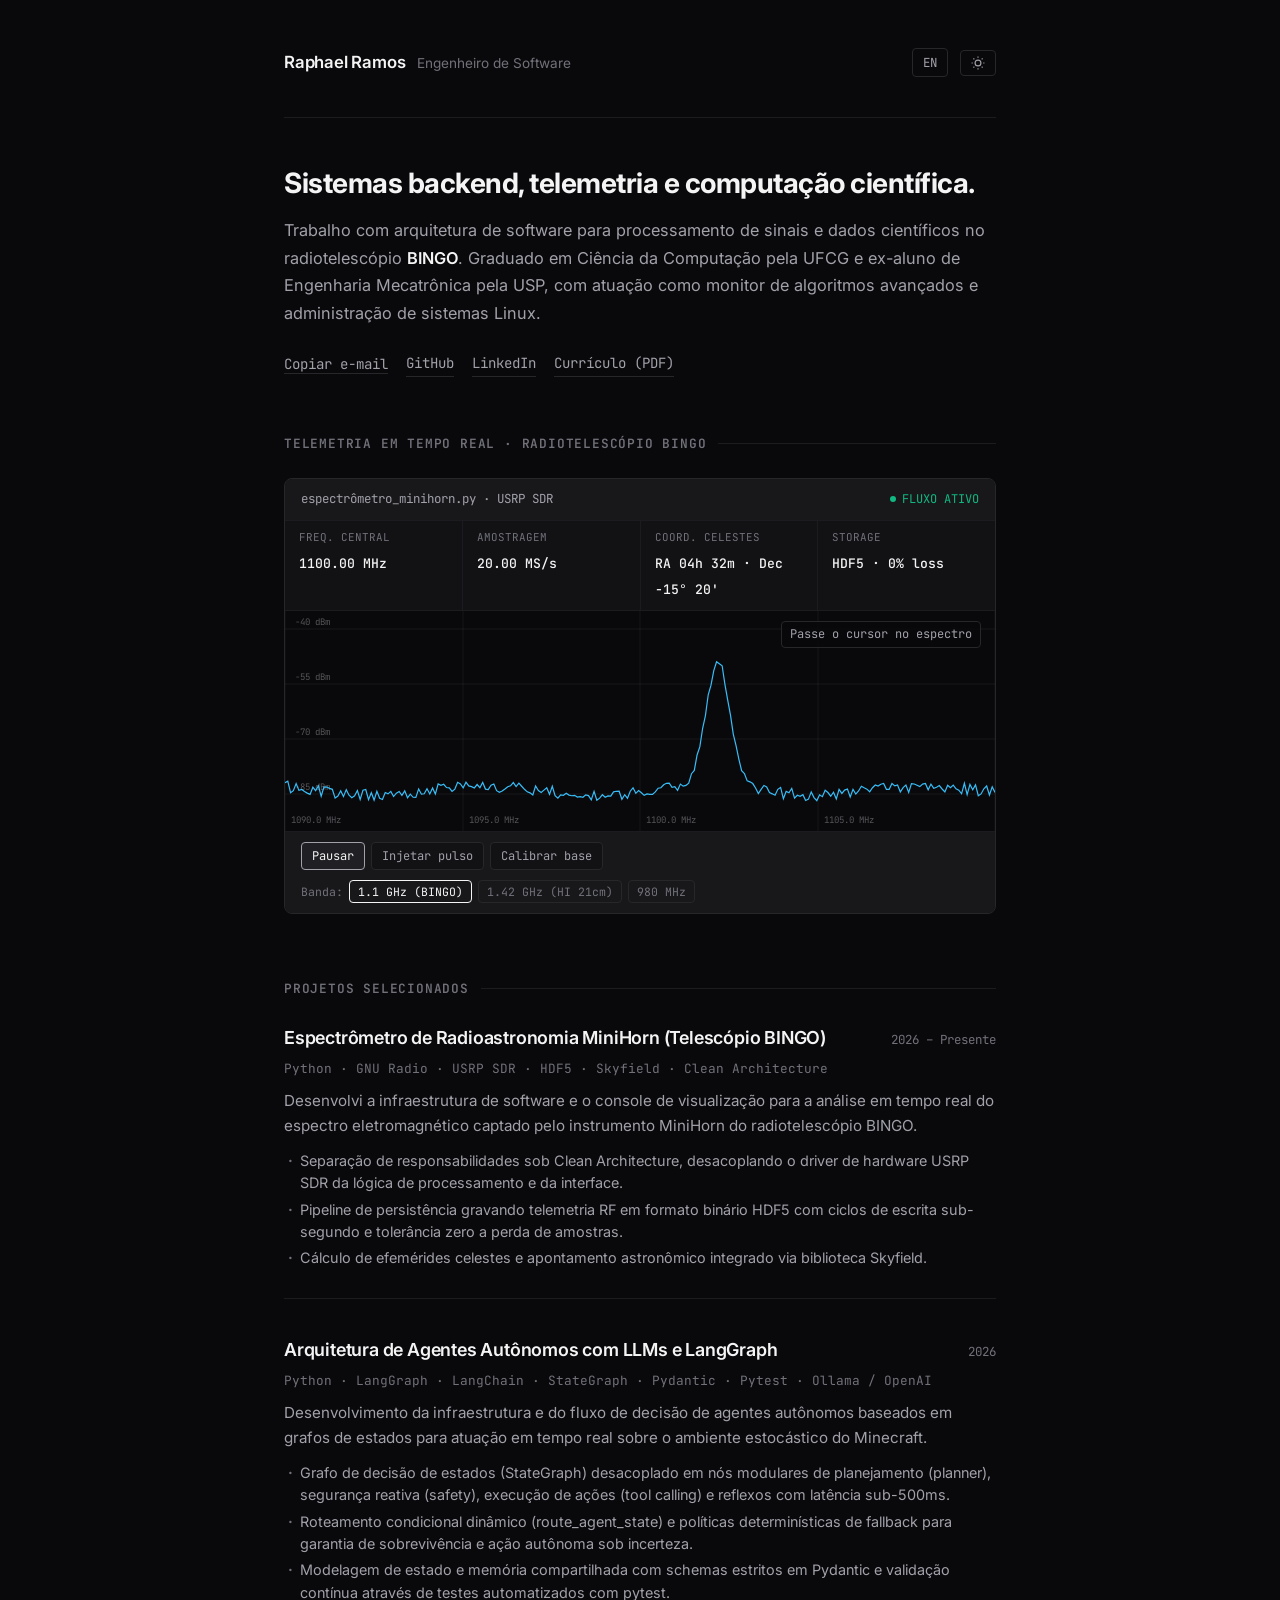
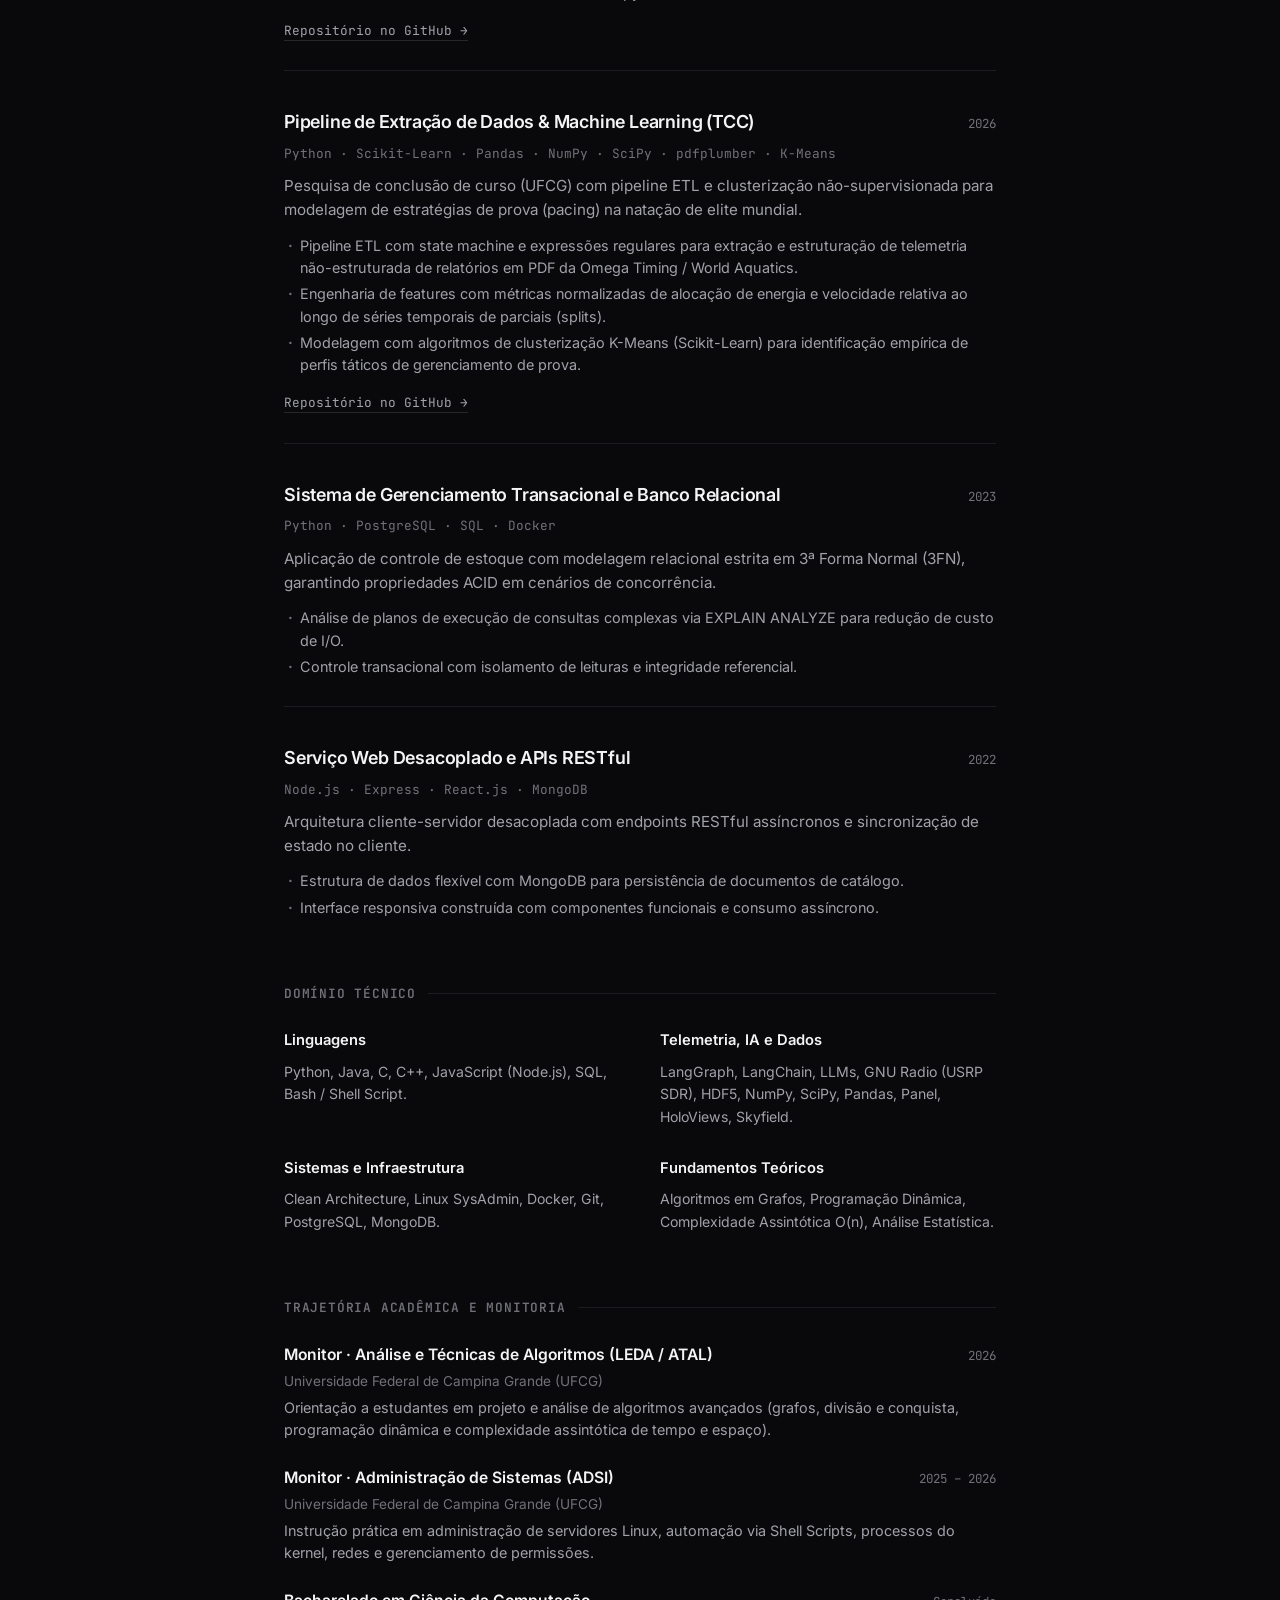
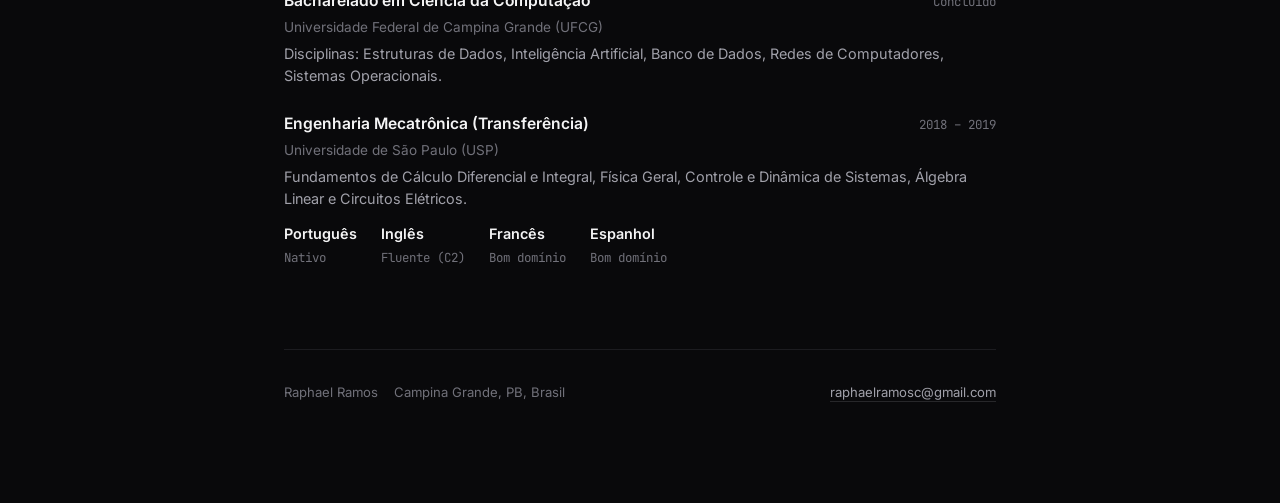
==== index.html @ 884f4b0f "Atualiza status acadêmico para graduado" ====
<!DOCTYPE html>
<html lang="pt-BR" data-theme="dark">
<head>
  <meta charset="UTF-8">
  <meta name="viewport" content="width=device-width, initial-scale=1.0">
  <title>Raphael Ramos</title>
  <meta name="description" content="Engenheiro de software focado em sistemas backend, dados e telemetria distribuída. Pesquisa no Telescópio BINGO e formação em Ciência da Computação (UFCG) e Engenharia Mecatrônica (USP).">

  <!-- Open Graph -->
  <meta property="og:type" content="website">
  <meta property="og:title" content="Raphael Ramos">
  <meta property="og:description" content="Software Engineer · Backend, Data Systems & Distributed Telemetry.">
  <meta property="og:url" content="https://raphacramos.github.io">

  <!-- Typography: Inter & JetBrains Mono -->
  <link rel="preconnect" href="https://fonts.googleapis.com">
  <link rel="preconnect" href="https://fonts.gstatic.com" crossorigin>
  <link href="https://fonts.googleapis.com/css2?family=Inter:wght@400;500;600;700&family=JetBrains+Mono:wght@400;500&display=swap" rel="stylesheet">
  
  <link rel="stylesheet" href="styles.css?v=2">
</head>
<body>

  <div class="page-wrapper">
    
    <!-- Site Header -->
    <header class="site-header">
      <div>
        <a href="/" class="brand-title">Raphael Ramos</a>
        <span class="brand-role" data-i18n="header.role">Engenheiro de Software</span>
      </div>

      <div class="header-controls">
        <button id="langToggle" class="control-btn" aria-label="Mudar idioma">
          <span id="currentLang">EN</span>
        </button>
        <button id="themeToggle" class="control-btn" aria-label="Alternar tema">
          <svg class="icon-sun" width="14" height="14" viewBox="0 0 24 24" fill="none" stroke="currentColor" stroke-width="2"><circle cx="12" cy="12" r="5"></circle><line x1="12" y1="1" x2="12" y2="3"></line><line x1="12" y1="21" x2="12" y2="23"></line><line x1="4.22" y1="4.22" x2="5.64" y2="5.64"></line><line x1="18.36" y1="18.36" x2="19.78" y2="19.78"></line><line x1="1" y1="12" x2="3" y2="12"></line><line x1="21" y1="12" x2="23" y2="12"></line><line x1="4.22" y1="19.78" x2="5.64" y2="18.36"></line><line x1="18.36" y1="5.64" x2="19.78" y2="4.22"></line></svg>
          <svg class="icon-moon" width="14" height="14" viewBox="0 0 24 24" fill="none" stroke="currentColor" stroke-width="2"><path d="M21 12.79A9 9 0 1 1 11.21 3 7 7 0 0 0 21 12.79z"></path></svg>
        </button>
      </div>
    </header>

    <main>
      <!-- Introduction / Bio -->
      <section class="intro-section">
        <h1 class="intro-name" data-i18n="intro.greeting">Sistemas backend, telemetria e computação científica.</h1>
        <p class="intro-bio" data-i18n="intro.bio">
          Trabalho com arquitetura de software para processamento de sinais e dados científicos no radiotelescópio <strong>BINGO</strong>. Graduado em Ciência da Computação pela UFCG e ex-aluno de Engenharia Mecatrônica pela USP, com atuação como monitor de algoritmos avançados e administração de sistemas Linux.
        </p>

        <div class="intro-links">
          <button class="action-btn-clean" id="copyEmailBtn" data-email="raphaelramosc@gmail.com" data-i18n="intro.copy_email">Copiar e-mail</button>
          <a href="https://github.com/raphacramos" target="_blank" rel="noopener noreferrer" class="text-link">GitHub</a>
          <a href="https://www.linkedin.com/in/raphaelcramos/" target="_blank" rel="noopener noreferrer" class="text-link">LinkedIn</a>
          <a href="assets/Curriculo_Raphael_Ramos_PT.pdf" download="Curriculo_Raphael_Ramos_PT.pdf" class="text-link" id="cvDownloadLink">Currículo (PDF)</a>
        </div>
      </section>

      <!-- Scientific Instrument: BINGO Telemetry -->
      <section class="content-section">
        <div class="section-label" data-i18n="section.telemetry">Telemetria em Tempo Real · Radiotelescópio BINGO</div>
        
        <div class="instrument-container">
          <div class="instrument-topbar">
            <span class="instrument-title">espectrômetro_minihorn.py · USRP SDR</span>
            <div class="instrument-status">
              <span class="status-indicator-dot"></span>
              <span data-i18n="instrument.live">FLUXO ATIVO</span>
            </div>
          </div>

          <div class="instrument-hud">
            <div class="hud-cell">
              <span class="hud-title" data-i18n="hud.freq">FREQ. CENTRAL</span>
              <span class="hud-value" id="hudFreq">1100.00 MHz</span>
            </div>
            <div class="hud-cell">
              <span class="hud-title" data-i18n="hud.rate">AMOSTRAGEM</span>
              <span class="hud-value">20.00 MS/s</span>
            </div>
            <div class="hud-cell">
              <span class="hud-title" data-i18n="hud.coords">COORD. CELESTES</span>
              <span class="hud-value" id="hudCoords">RA 04h 32m · Dec -15° 20'</span>
            </div>
            <div class="hud-cell">
              <span class="hud-title" data-i18n="hud.storage">STORAGE</span>
              <span class="hud-value">HDF5 · 0% loss</span>
            </div>
          </div>

          <div class="canvas-container">
            <canvas id="spectrumCanvas" width="760" height="220"></canvas>
            <div class="crosshair-readout" id="crosshairReadout">Passe o mouse no espectro</div>
          </div>

          <div class="instrument-controls">
            <div class="btn-group">
              <button id="btnToggleStream" class="inst-btn active">
                <span id="btnStreamText" data-i18n="controls.pause">Pausar</span>
              </button>
              <button id="btnInjectSignal" class="inst-btn" data-i18n="controls.pulse">Injetar pulso</button>
              <button id="btnResetBaseline" class="inst-btn" data-i18n="controls.reset">Calibrar base</button>
            </div>

            <div class="band-presets">
              <span class="band-label" data-i18n="controls.preset">Banda:</span>
              <button class="preset-chip active" data-freq="1100">1.1 GHz (BINGO)</button>
              <button class="preset-chip" data-freq="1420">1.42 GHz (HI 21cm)</button>
              <button class="preset-chip" data-freq="980">980 MHz</button>
            </div>
          </div>
        </div>
      </section>

      <!-- Featured Projects -->
      <section class="content-section">
        <div class="section-label" data-i18n="section.projects">Projetos Selecionados</div>

        <div class="projects-list">
          <!-- Project 1: BINGO -->
          <article class="project-entry">
            <div class="project-meta-line">
              <h2 class="project-name" data-i18n="proj.bingo.title">Espectrômetro de Radioastronomia MiniHorn (Telescópio BINGO)</h2>
              <span class="project-year">2026 – Presente</span>
            </div>
            <div class="project-tech">Python · GNU Radio · USRP SDR · HDF5 · Skyfield · Clean Architecture</div>
            <p class="project-summary" data-i18n="proj.bingo.desc">
              Desenvolvi a infraestrutura de software e o console de visualização para a análise em tempo real do espectro eletromagnético captado pelo instrumento MiniHorn do radiotelescópio BINGO.
            </p>
            <ul class="project-notes">
              <li data-i18n="proj.bingo.n1">Separação de responsabilidades sob Clean Architecture, desacoplando o driver de hardware USRP SDR da lógica de processamento e da interface.</li>
              <li data-i18n="proj.bingo.n2">Pipeline de persistência gravando telemetria RF em formato binário HDF5 com ciclos de escrita sub-segundo e tolerância zero a perda de amostras.</li>
              <li data-i18n="proj.bingo.n3">Cálculo de efemérides celestes e apontamento astronômico integrado via biblioteca Skyfield.</li>
            </ul>
          </article>

          <!-- Project 2: Multi-Agent AI (LangGraph) -->
          <article class="project-entry">
            <div class="project-meta-line">
              <h2 class="project-name" data-i18n="proj.agent.title">Arquitetura de Agentes Autônomos com LLMs e LangGraph</h2>
              <span class="project-year">2026</span>
            </div>
            <div class="project-tech">Python · LangGraph · LangChain · StateGraph · Pydantic · Pytest · Ollama / OpenAI</div>
            <p class="project-summary" data-i18n="proj.agent.desc">
              Desenvolvimento da infraestrutura e do fluxo de decisão de agentes autônomos baseados em grafos de estados para atuação em tempo real sobre o ambiente estocástico do Minecraft.
            </p>
            <ul class="project-notes">
              <li data-i18n="proj.agent.n1">Grafo de decisão de estados (StateGraph) desacoplado em nós modulares de planejamento (planner), segurança reativa (safety), execução de ações (tool calling) e reflexos com latência sub-500ms.</li>
              <li data-i18n="proj.agent.n2">Roteamento condicional dinâmico (route_agent_state) e políticas determinísticas de fallback para garantia de sobrevivência e ação autônoma sob incerteza.</li>
              <li data-i18n="proj.agent.n3">Modelagem de estado e memória compartilhada com schemas estritos em Pydantic e validação contínua através de testes automatizados com pytest.</li>
            </ul>
            <div style="margin-top: 6px;">
              <a href="https://github.com/CeciliaLucena/minecraft-agente-llm" target="_blank" rel="noopener noreferrer" class="text-link" style="font-size: 0.8rem; font-family: var(--font-mono);">
                <span data-i18n="proj.agent.link">Repositório no GitHub</span> &rarr;
              </a>
            </div>
          </article>

          <!-- Project 3: TCC / Stats & ML -->
          <article class="project-entry">
            <div class="project-meta-line">
              <h2 class="project-name" data-i18n="proj.stats.title">Pipeline de Extração de Dados & Machine Learning (TCC)</h2>
              <span class="project-year">2026</span>
            </div>
            <div class="project-tech">Python · Scikit-Learn · Pandas · NumPy · SciPy · pdfplumber · K-Means</div>
            <p class="project-summary" data-i18n="proj.stats.desc">
              Pesquisa de conclusão de curso (UFCG) com pipeline ETL e clusterização não-supervisionada para modelagem de estratégias de prova (pacing) na natação de elite mundial.
            </p>
            <ul class="project-notes">
              <li data-i18n="proj.stats.n1">Pipeline ETL com state machine e expressões regulares para extração e estruturação de telemetria não-estruturada de relatórios em PDF da Omega Timing / World Aquatics.</li>
              <li data-i18n="proj.stats.n2">Engenharia de features com métricas normalizadas de alocação de energia e velocidade relativa ao longo de séries temporais de parciais (splits).</li>
              <li data-i18n="proj.stats.n3">Modelagem com algoritmos de clusterização K-Means (Scikit-Learn) para identificação empírica de perfis táticos de gerenciamento de prova.</li>
            </ul>
            <div style="margin-top: 6px;">
              <a href="https://github.com/raphacramos/TCC" target="_blank" rel="noopener noreferrer" class="text-link" style="font-size: 0.8rem; font-family: var(--font-mono);">
                <span data-i18n="proj.stats.link">Repositório no GitHub</span> &rarr;
              </a>
            </div>
          </article>

          <!-- Project 4: Relational DB -->
          <article class="project-entry">
            <div class="project-meta-line">
              <h2 class="project-name" data-i18n="proj.db.title">Sistema de Gerenciamento Transacional e Banco Relacional</h2>
              <span class="project-year">2023</span>
            </div>
            <div class="project-tech">Python · PostgreSQL · SQL · Docker</div>
            <p class="project-summary" data-i18n="proj.db.desc">
              Aplicação de controle de estoque com modelagem relacional estrita em 3ª Forma Normal (3FN), garantindo propriedades ACID em cenários de concorrência.
            </p>
            <ul class="project-notes">
              <li data-i18n="proj.db.n1">Análise de planos de execução de consultas complexas via EXPLAIN ANALYZE para redução de custo de I/O.</li>
              <li data-i18n="proj.db.n2">Controle transacional com isolamento de leituras e integridade referencial.</li>
            </ul>
          </article>

          <!-- Project 5: Full Stack -->
          <article class="project-entry">
            <div class="project-meta-line">
              <h2 class="project-name" data-i18n="proj.web.title">Serviço Web Desacoplado e APIs RESTful</h2>
              <span class="project-year">2022</span>
            </div>
            <div class="project-tech">Node.js · Express · React.js · MongoDB</div>
            <p class="project-summary" data-i18n="proj.web.desc">
              Arquitetura cliente-servidor desacoplada com endpoints RESTful assíncronos e sincronização de estado no cliente.
            </p>
            <ul class="project-notes">
              <li data-i18n="proj.web.n1">Estrutura de dados flexível com MongoDB para persistência de documentos de catálogo.</li>
              <li data-i18n="proj.web.n2">Interface responsiva construída com componentes funcionais e consumo assíncrono.</li>
            </ul>
          </article>
        </div>
      </section>

      <!-- Technical Foundations -->
      <section class="content-section">
        <div class="section-label" data-i18n="section.skills">Domínio Técnico</div>

        <div class="skills-columns">
          <div>
            <h3 class="skill-group-title" data-i18n="skill.languages">Linguagens</h3>
            <p class="skill-group-items">Python, Java, C, C++, JavaScript (Node.js), SQL, Bash / Shell Script.</p>
          </div>
          <div>
            <h3 class="skill-group-title" data-i18n="skill.scientific">Telemetria, IA e Dados</h3>
            <p class="skill-group-items">LangGraph, LangChain, LLMs, GNU Radio (USRP SDR), HDF5, NumPy, SciPy, Pandas, Panel, HoloViews, Skyfield.</p>
          </div>
          <div>
            <h3 class="skill-group-title" data-i18n="skill.systems">Sistemas e Infraestrutura</h3>
            <p class="skill-group-items">Clean Architecture, Linux SysAdmin, Docker, Git, PostgreSQL, MongoDB.</p>
          </div>
          <div>
            <h3 class="skill-group-title" data-i18n="skill.algorithms">Fundamentos Teóricos</h3>
            <p class="skill-group-items">Algoritmos em Grafos, Programação Dinâmica, Complexidade Assintótica O(n), Análise Estatística.</p>
          </div>
        </div>
      </section>

      <!-- Academic & Teaching -->
      <section class="content-section">
        <div class="section-label" data-i18n="section.experience">Trajetória Acadêmica e Monitoria</div>

        <div class="timeline-entries">
          <div class="timeline-entry">
            <div class="timeline-header">
              <h3 class="timeline-role" data-i18n="exp.atal.role">Monitor · Análise e Técnicas de Algoritmos (LEDA / ATAL)</h3>
              <span class="timeline-period">2026</span>
            </div>
            <div class="timeline-institution">Universidade Federal de Campina Grande (UFCG)</div>
            <p class="timeline-details" data-i18n="exp.atal.desc">
              Orientação a estudantes em projeto e análise de algoritmos avançados (grafos, divisão e conquista, programação dinâmica e complexidade assintótica de tempo e espaço).
            </p>
          </div>

          <div class="timeline-entry">
            <div class="timeline-header">
              <h3 class="timeline-role" data-i18n="exp.adsi.role">Monitor · Administração de Sistemas (ADSI)</h3>
              <span class="timeline-period">2025 – 2026</span>
            </div>
            <div class="timeline-institution">Universidade Federal de Campina Grande (UFCG)</div>
            <p class="timeline-details" data-i18n="exp.adsi.desc">
              Instrução prática em administração de servidores Linux, automação via Shell Scripts, processos do kernel, redes e gerenciamento de permissões.
            </p>
          </div>

          <div class="timeline-entry">
            <div class="timeline-header">
              <h3 class="timeline-role" data-i18n="exp.ufcg.role">Bacharelado em Ciência da Computação</h3>
              <span class="timeline-period">Concluído</span>
            </div>
            <div class="timeline-institution">Universidade Federal de Campina Grande (UFCG)</div>
            <p class="timeline-details" data-i18n="exp.ufcg.desc">
              Disciplinas: Estruturas de Dados, Inteligência Artificial, Banco de Dados, Redes de Computadores, Sistemas Operacionais.
            </p>
          </div>

          <div class="timeline-entry">
            <div class="timeline-header">
              <h3 class="timeline-role" data-i18n="exp.usp.role">Engenharia Mecatrônica (Transferência)</h3>
              <span class="timeline-period">2018 – 2019</span>
            </div>
            <div class="timeline-institution">Universidade de São Paulo (USP)</div>
            <p class="timeline-details" data-i18n="exp.usp.desc">
              Fundamentos de Cálculo Diferencial e Integral, Física Geral, Controle e Dinâmica de Sistemas, Álgebra Linear e Circuitos Elétricos.
            </p>
          </div>
        </div>

        <div class="languages-line">
          <div class="lang-item">
            <span class="lang-item-name" data-i18n="lang.pt">Português</span>
            <span class="lang-item-desc" data-i18n="lang.pt_desc">Nativo</span>
          </div>
          <div class="lang-item">
            <span class="lang-item-name" data-i18n="lang.en">Inglês</span>
            <span class="lang-item-desc" data-i18n="lang.en_desc">Fluente (C2)</span>
          </div>
          <div class="lang-item">
            <span class="lang-item-name" data-i18n="lang.fr">Francês</span>
            <span class="lang-item-desc" data-i18n="lang.fr_desc">Bom domínio</span>
          </div>
          <div class="lang-item">
            <span class="lang-item-name" data-i18n="lang.es">Espanhol</span>
            <span class="lang-item-desc" data-i18n="lang.es_desc">Bom domínio</span>
          </div>
        </div>
      </section>
    </main>

    <!-- Footer -->
    <footer class="site-footer">
      <div class="footer-meta">
        <span>Raphael Ramos</span>
        <span>Campina Grande, PB, Brasil</span>
      </div>
      <div>
        <a href="mailto:raphaelramosc@gmail.com" class="text-link">raphaelramosc@gmail.com</a>
      </div>
    </footer>

  </div>

  <!-- Toast Box -->
  <div id="toast" class="toast-box" role="status" aria-live="polite"></div>

  <script src="script.js?v=2"></script>
</body>
</html>
---- styles.css ----
/* ==========================================================================
   RAPHAEL RAMOS — PORTFOLIO
   Design Philosophy: Minimalist Engineering Craft, Editorial Typography
   Inspired by Radix Colors, Paco Coursey, Lee Robinson & Scientific Instrumentation
   ========================================================================== */

:root {
  /* Dark Theme (Default) - Radix Zinc Palette */
  --bg-page: #09090b;
  --bg-surface: #121215;
  --bg-subtle: #18181b;
  --bg-hover: #202024;

  --border-main: #27272a;
  --border-subtle: #1c1c20;

  --text-primary: #f4f4f5;
  --text-secondary: #a1a1aa;
  --text-muted: #71717a;
  --text-faint: #52525b;

  --accent-trace: #38bdf8;
  --accent-green: #10b981;
  --accent-amber: #f59e0b;

  --font-sans: 'Inter', -apple-system, BlinkMacSystemFont, "Segoe UI", Roboto, sans-serif;
  --font-mono: 'JetBrains Mono', 'Fira Code', ui-monospace, Menlo, Monaco, Consolas, monospace;

  --radius-sm: 4px;
  --radius-md: 8px;
  --radius-lg: 12px;

  --transition-fast: 0.15s ease;
  --transition-smooth: 0.25s ease;
}

[data-theme="light"] {
  /* Light Theme - Clean Warm Paper / Zinc */
  --bg-page: #fafafa;
  --bg-surface: #ffffff;
  --bg-subtle: #f4f4f5;
  --bg-hover: #e4e4e7;

  --border-main: #e4e4e7;
  --border-subtle: #f1f1f4;

  --text-primary: #18181b;
  --text-secondary: #52525b;
  --text-muted: #71717a;
  --text-faint: #a1a1aa;

  --accent-trace: #0284c7;
  --accent-green: #059669;
  --accent-amber: #d97706;
}

/* Reset & Base */
*, *::before, *::after {
  box-sizing: border-box;
  margin: 0;
  padding: 0;
}

html {
  scroll-behavior: smooth;
  font-size: 16px;
  -webkit-text-size-adjust: 100%;
}

body {
  font-family: var(--font-sans);
  background-color: var(--bg-page);
  color: var(--text-primary);
  line-height: 1.65;
  min-height: 100vh;
  transition: background-color var(--transition-smooth), color var(--transition-smooth);
  -webkit-font-smoothing: antialiased;
  -moz-osx-font-smoothing: grayscale;
}

/* Layout Container (Single Editorial Column) */
.page-wrapper {
  max-width: 760px;
  margin: 0 auto;
  padding: 48px 24px 100px;
}

/* ==========================================================================
   Header & Navigation
   ========================================================================== */
.site-header {
  display: flex;
  align-items: center;
  justify-content: space-between;
  padding-bottom: 40px;
  border-bottom: 1px solid var(--border-subtle);
  margin-bottom: 48px;
}

.brand-title {
  font-size: 1.05rem;
  font-weight: 600;
  color: var(--text-primary);
  text-decoration: none;
  letter-spacing: -0.2px;
}

.brand-role {
  font-size: 0.85rem;
  color: var(--text-muted);
  margin-left: 8px;
  font-weight: 400;
}

.header-controls {
  display: flex;
  align-items: center;
  gap: 12px;
}

.control-btn {
  background: transparent;
  border: 1px solid var(--border-main);
  color: var(--text-secondary);
  font-family: var(--font-mono);
  font-size: 0.78rem;
  padding: 5px 10px;
  border-radius: var(--radius-sm);
  cursor: pointer;
  display: inline-flex;
  align-items: center;
  gap: 6px;
  transition: all var(--transition-fast);
}

.control-btn:hover {
  color: var(--text-primary);
  border-color: var(--text-muted);
  background: var(--bg-subtle);
}

[data-theme="dark"] .icon-moon { display: none; }
[data-theme="dark"] .icon-sun { display: block; }
[data-theme="light"] .icon-moon { display: block; }
[data-theme="light"] .icon-sun { display: none; }

/* ==========================================================================
   Hero Section
   ========================================================================== */
.intro-section {
  margin-bottom: 56px;
}

.intro-name {
  font-size: 1.75rem;
  font-weight: 700;
  letter-spacing: -0.5px;
  line-height: 1.25;
  margin-bottom: 16px;
  color: var(--text-primary);
}

.intro-bio {
  font-size: 1.02rem;
  line-height: 1.7;
  color: var(--text-secondary);
  margin-bottom: 24px;
}

.intro-bio strong {
  color: var(--text-primary);
  font-weight: 600;
}

.intro-links {
  display: flex;
  align-items: center;
  gap: 18px;
  flex-wrap: wrap;
  font-size: 0.88rem;
  font-family: var(--font-mono);
}

.text-link {
  color: var(--text-secondary);
  text-decoration: none;
  border-bottom: 1px solid var(--border-main);
  padding-bottom: 1px;
  transition: all var(--transition-fast);
}

.text-link:hover {
  color: var(--text-primary);
  border-color: var(--text-primary);
}

.action-btn-clean {
  background: transparent;
  border: none;
  color: var(--text-secondary);
  font-family: var(--font-mono);
  font-size: 0.88rem;
  cursor: pointer;
  padding: 0;
  border-bottom: 1px solid var(--border-main);
  transition: all var(--transition-fast);
}

.action-btn-clean:hover {
  color: var(--text-primary);
  border-color: var(--text-primary);
}

/* ==========================================================================
   Section Headers (Understated & Editorial)
   ========================================================================== */
.content-section {
  margin-bottom: 64px;
}

.section-label {
  font-family: var(--font-mono);
  font-size: 0.8rem;
  font-weight: 600;
  color: var(--text-muted);
  text-transform: uppercase;
  letter-spacing: 0.8px;
  margin-bottom: 24px;
  display: flex;
  align-items: center;
  gap: 12px;
}

.section-label::after {
  content: '';
  flex: 1;
  height: 1px;
  background: var(--border-subtle);
}

/* ==========================================================================
   Scientific Instrument: BINGO Telemetry Lab
   ========================================================================== */
.instrument-container {
  border: 1px solid var(--border-main);
  border-radius: var(--radius-md);
  background: var(--bg-surface);
  overflow: hidden;
  margin-bottom: 28px;
}

.instrument-topbar {
  display: flex;
  align-items: center;
  justify-content: space-between;
  padding: 10px 16px;
  background: var(--bg-subtle);
  border-bottom: 1px solid var(--border-subtle);
  font-family: var(--font-mono);
  font-size: 0.78rem;
}

.instrument-title {
  color: var(--text-secondary);
}

.instrument-status {
  display: flex;
  align-items: center;
  gap: 6px;
  color: var(--accent-green);
  font-size: 0.75rem;
}

.status-indicator-dot {
  width: 6px;
  height: 6px;
  border-radius: 50%;
  background-color: var(--accent-green);
}

.instrument-hud {
  display: grid;
  grid-template-columns: repeat(4, 1fr);
  gap: 1px;
  background: var(--border-subtle);
  border-bottom: 1px solid var(--border-subtle);
}

.hud-cell {
  background: var(--bg-surface);
  padding: 8px 14px;
}

.hud-title {
  font-family: var(--font-mono);
  font-size: 0.68rem;
  color: var(--text-muted);
  display: block;
  margin-bottom: 2px;
}

.hud-value {
  font-family: var(--font-mono);
  font-size: 0.82rem;
  font-weight: 500;
  color: var(--text-primary);
}

.canvas-container {
  position: relative;
  width: 100%;
  height: 220px;
  background: #06080c;
}

#spectrumCanvas {
  width: 100%;
  height: 100%;
  display: block;
}

.crosshair-readout {
  position: absolute;
  top: 10px;
  right: 14px;
  font-family: var(--font-mono);
  font-size: 0.75rem;
  color: var(--text-secondary);
  background: rgba(9, 9, 11, 0.85);
  padding: 3px 8px;
  border: 1px solid var(--border-main);
  border-radius: var(--radius-sm);
  pointer-events: none;
}

.instrument-controls {
  padding: 10px 16px;
  background: var(--bg-subtle);
  display: flex;
  align-items: center;
  justify-content: space-between;
  flex-wrap: wrap;
  gap: 10px;
  border-top: 1px solid var(--border-subtle);
}

.btn-group {
  display: flex;
  align-items: center;
  gap: 6px;
}

.inst-btn {
  background: var(--bg-surface);
  border: 1px solid var(--border-main);
  color: var(--text-secondary);
  font-family: var(--font-mono);
  font-size: 0.75rem;
  padding: 5px 10px;
  border-radius: var(--radius-sm);
  cursor: pointer;
  transition: all var(--transition-fast);
}

.inst-btn:hover, .inst-btn.active {
  color: var(--text-primary);
  border-color: var(--text-secondary);
  background: var(--bg-hover);
}

.band-presets {
  display: flex;
  align-items: center;
  gap: 6px;
}

.band-label {
  font-family: var(--font-mono);
  font-size: 0.72rem;
  color: var(--text-muted);
}

.preset-chip {
  background: transparent;
  border: 1px solid var(--border-main);
  color: var(--text-muted);
  font-family: var(--font-mono);
  font-size: 0.72rem;
  padding: 3px 8px;
  border-radius: var(--radius-sm);
  cursor: pointer;
  transition: all var(--transition-fast);
}

.preset-chip:hover, .preset-chip.active {
  color: var(--text-primary);
  border-color: var(--text-primary);
}

/* ==========================================================================
   Projects Section (Editorial List Layout)
   ========================================================================== */
.projects-list {
  display: flex;
  flex-direction: column;
  gap: 36px;
}

.project-entry {
  display: flex;
  flex-direction: column;
  gap: 6px;
  padding-bottom: 28px;
  border-bottom: 1px solid var(--border-subtle);
}

.project-entry:last-child {
  border-bottom: none;
  padding-bottom: 0;
}

.project-meta-line {
  display: flex;
  align-items: baseline;
  justify-content: space-between;
  gap: 12px;
}

.project-name {
  font-size: 1.12rem;
  font-weight: 600;
  color: var(--text-primary);
  letter-spacing: -0.2px;
}

.project-year {
  font-family: var(--font-mono);
  font-size: 0.78rem;
  color: var(--text-muted);
  white-space: nowrap;
}

.project-tech {
  font-family: var(--font-mono);
  font-size: 0.8rem;
  color: var(--text-muted);
  margin-bottom: 4px;
}

.project-summary {
  font-size: 0.95rem;
  color: var(--text-secondary);
  line-height: 1.6;
}

.project-notes {
  margin-top: 6px;
  list-style: none;
  display: flex;
  flex-direction: column;
  gap: 4px;
}

.project-notes li {
  font-size: 0.9rem;
  color: var(--text-secondary);
  line-height: 1.55;
  padding-left: 16px;
  position: relative;
}

.project-notes li::before {
  content: '·';
  position: absolute;
  left: 4px;
  color: var(--text-muted);
  font-weight: bold;
}

/* ==========================================================================
   Skills Section (Structured Technical Grid)
   ========================================================================== */
.skills-columns {
  display: grid;
  grid-template-columns: repeat(2, 1fr);
  gap: 28px 40px;
}

.skill-group-title {
  font-size: 0.92rem;
  font-weight: 600;
  color: var(--text-primary);
  margin-bottom: 8px;
}

.skill-group-items {
  font-size: 0.88rem;
  color: var(--text-secondary);
  line-height: 1.6;
}

/* ==========================================================================
   Timeline / Academic & Teaching
   ========================================================================== */
.timeline-entries {
  display: flex;
  flex-direction: column;
  gap: 24px;
}

.timeline-entry {
  display: flex;
  flex-direction: column;
  gap: 2px;
}

.timeline-header {
  display: flex;
  align-items: baseline;
  justify-content: space-between;
  gap: 12px;
}

.timeline-role {
  font-size: 0.98rem;
  font-weight: 600;
  color: var(--text-primary);
}

.timeline-period {
  font-family: var(--font-mono);
  font-size: 0.78rem;
  color: var(--text-muted);
  white-space: nowrap;
}

.timeline-institution {
  font-size: 0.85rem;
  color: var(--text-muted);
  margin-bottom: 2px;
}

.timeline-details {
  font-size: 0.9rem;
  color: var(--text-secondary);
  line-height: 1.55;
}

/* ==========================================================================
   Languages Strip
   ========================================================================== */
.languages-line {
  display: flex;
  flex-wrap: wrap;
  gap: 24px;
  padding-top: 12px;
}

.lang-item {
  display: flex;
  flex-direction: column;
  gap: 2px;
}

.lang-item-name {
  font-size: 0.9rem;
  font-weight: 600;
  color: var(--text-primary);
}

.lang-item-desc {
  font-family: var(--font-mono);
  font-size: 0.78rem;
  color: var(--text-muted);
}

/* ==========================================================================
   Footer & Toast
   ========================================================================== */
.site-footer {
  margin-top: 80px;
  padding-top: 32px;
  border-top: 1px solid var(--border-subtle);
  display: flex;
  align-items: center;
  justify-content: space-between;
  flex-wrap: wrap;
  gap: 16px;
  font-size: 0.82rem;
  color: var(--text-muted);
}

.footer-meta {
  display: flex;
  align-items: center;
  gap: 16px;
}

.toast-box {
  position: fixed;
  bottom: 24px;
  right: 24px;
  background: var(--bg-surface);
  color: var(--text-primary);
  border: 1px solid var(--border-main);
  padding: 8px 14px;
  border-radius: var(--radius-sm);
  font-size: 0.82rem;
  font-family: var(--font-mono);
  box-shadow: 0 4px 12px rgba(0, 0, 0, 0.15);
  opacity: 0;
  transform: translateY(6px);
  pointer-events: none;
  transition: all var(--transition-fast);
  z-index: 1000;
}

.toast-box.active {
  opacity: 1;
  transform: translateY(0);
}

/* ==========================================================================
   Responsive Breakpoints
   ========================================================================== */
@media (max-width: 640px) {
  .page-wrapper {
    padding: 32px 18px 60px;
  }

  .site-header {
    flex-direction: column;
    align-items: flex-start;
    gap: 16px;
  }

  .skills-columns {
    grid-template-columns: 1fr;
  }

  .instrument-hud {
    grid-template-columns: repeat(2, 1fr);
  }

  .project-meta-line, .timeline-header {
    flex-direction: column;
    align-items: flex-start;
    gap: 2px;
  }
}
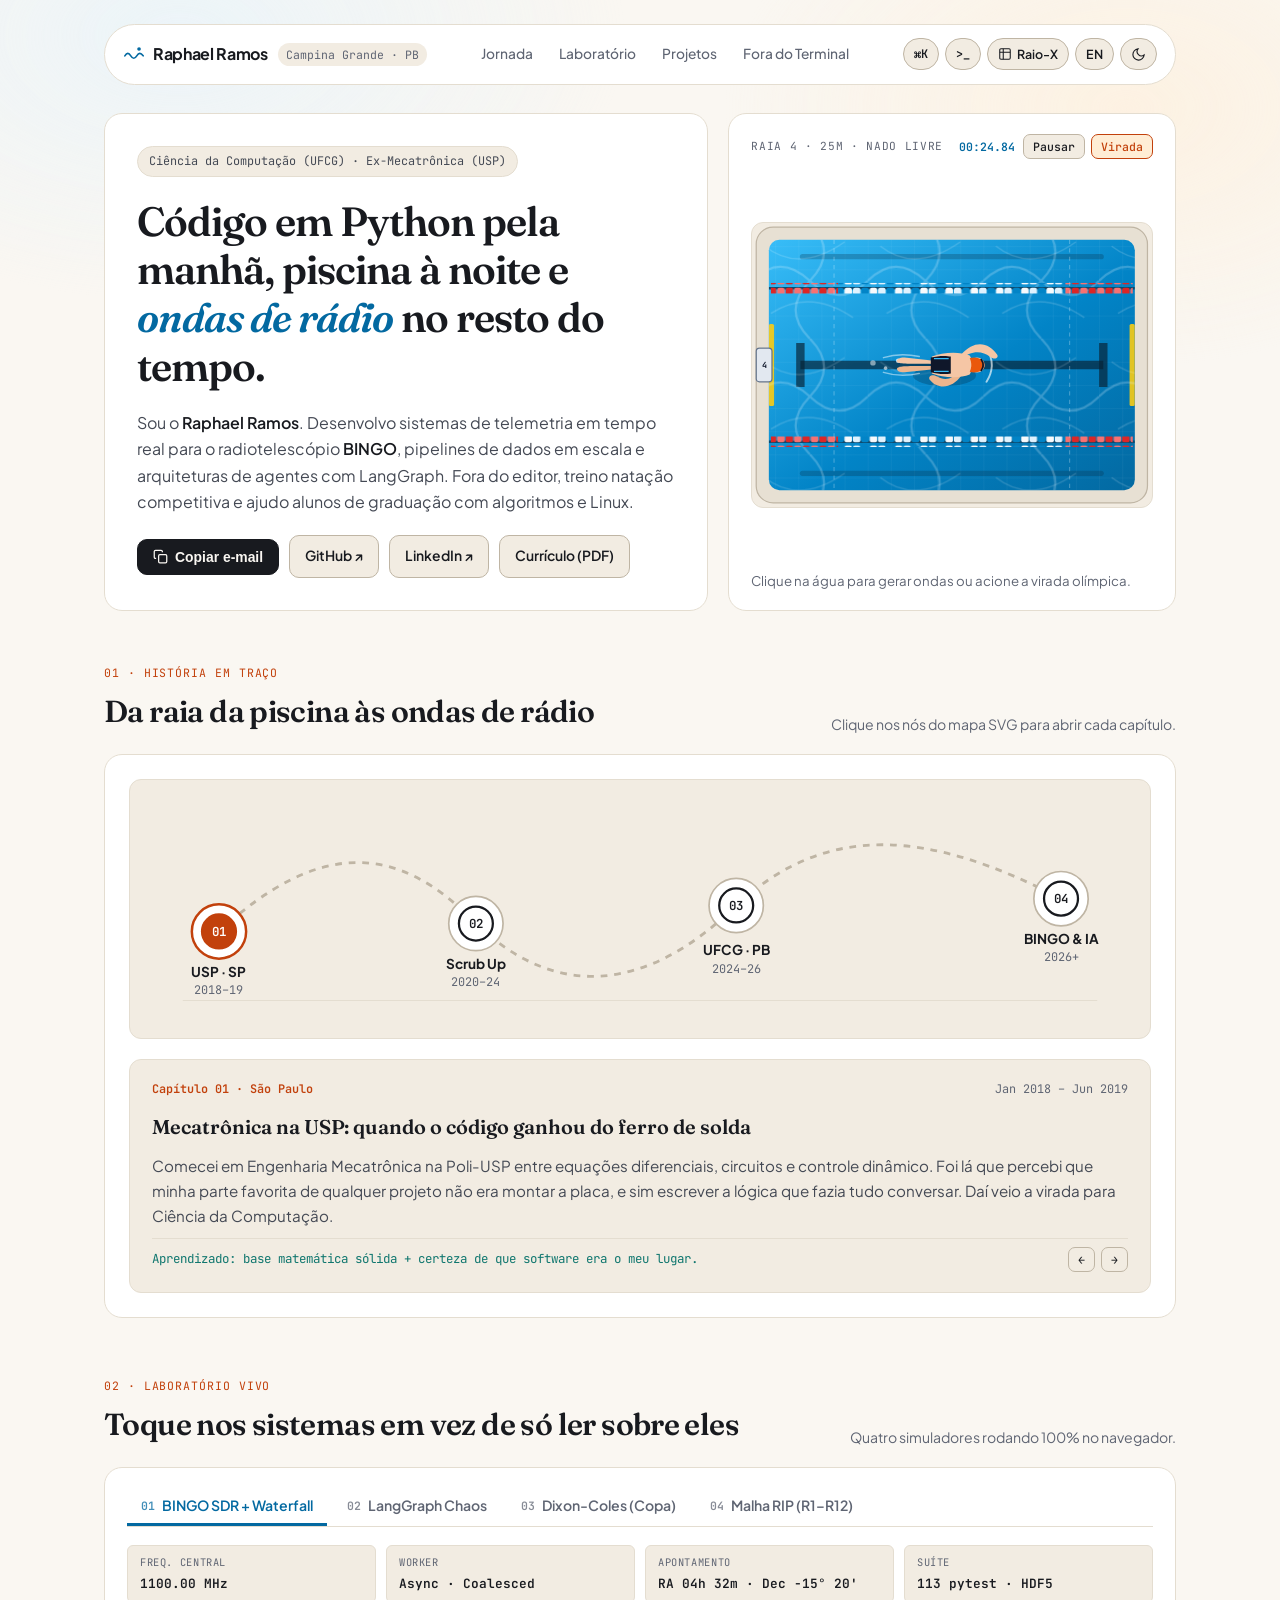
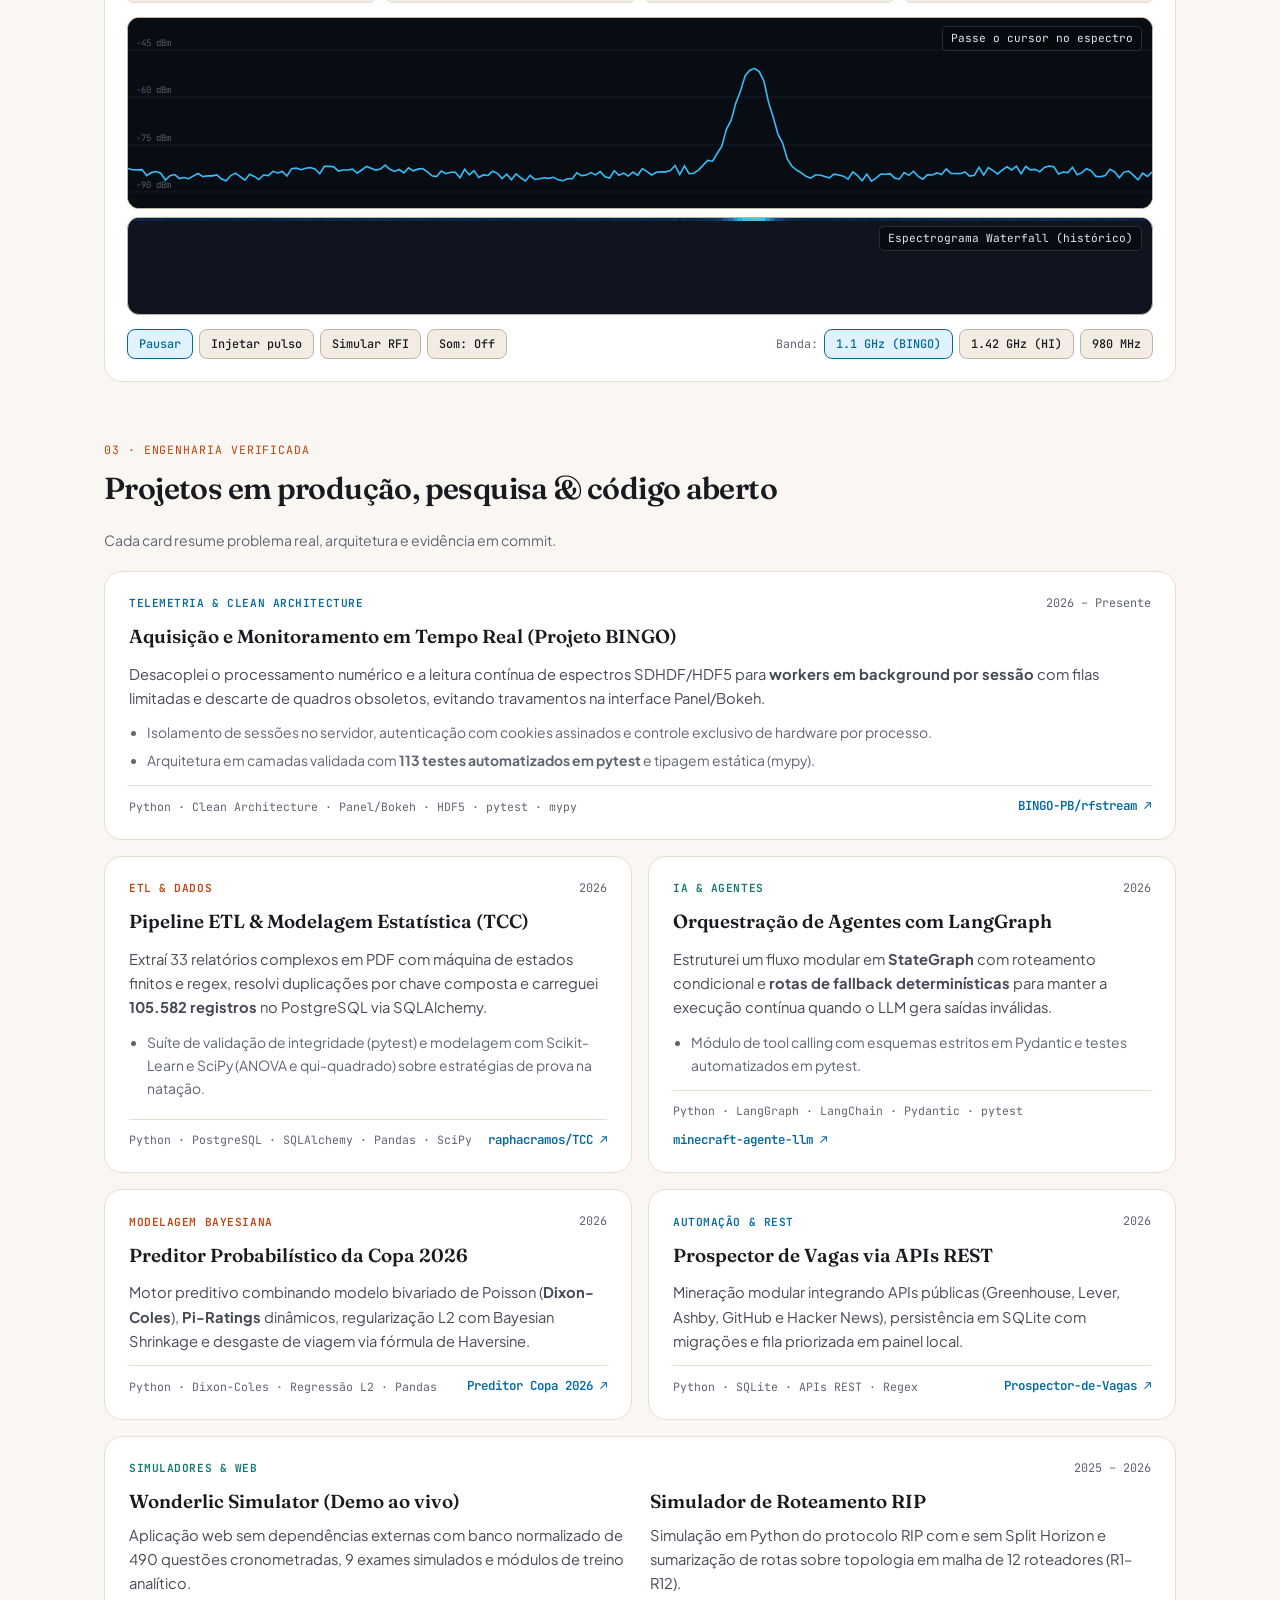
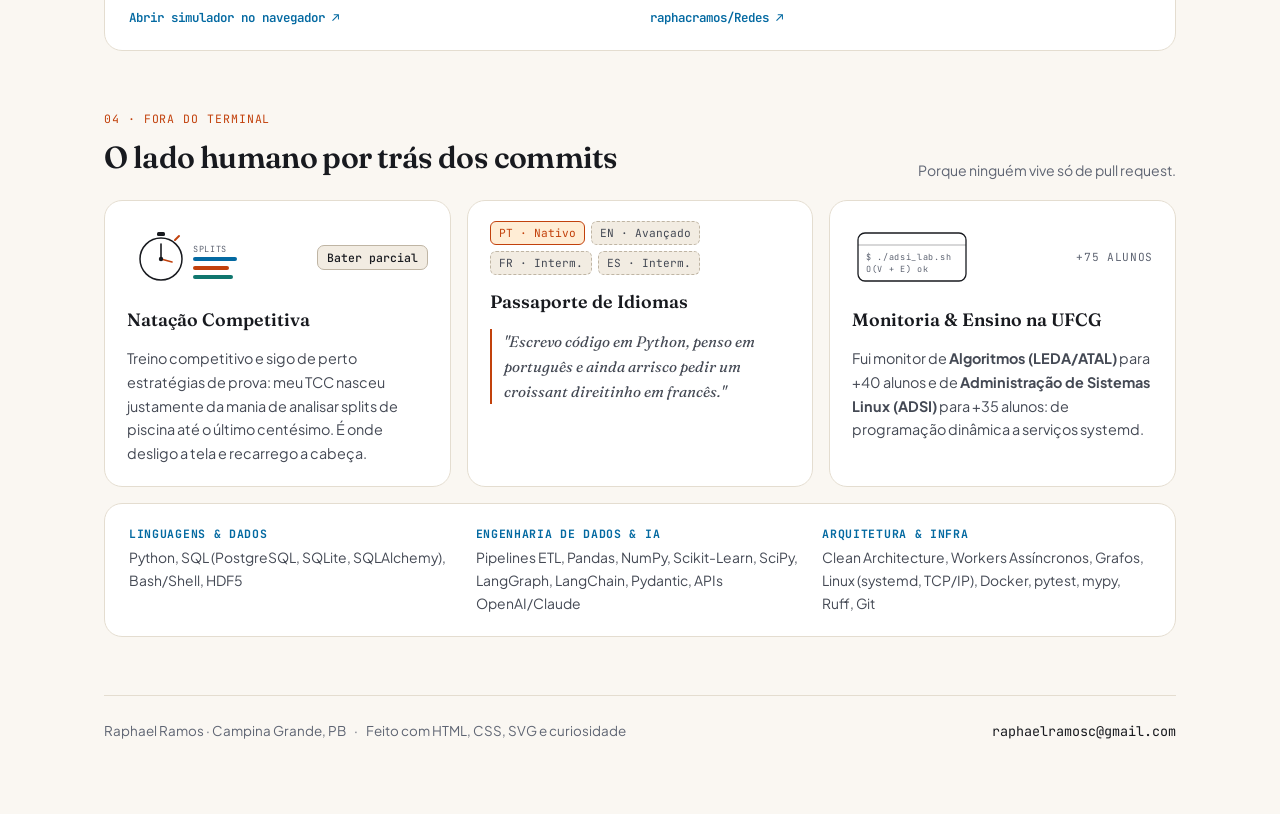
==== commit 070f5a9e: "Merge feat/story-svg-redesign into main" ====
--- a/index.html
+++ b/index.html
@@ -1,329 +1,860 @@
 <!DOCTYPE html>
-<html lang="pt-BR" data-theme="dark">
+<html lang="pt-BR">
 <head>
   <meta charset="UTF-8">
   <meta name="viewport" content="width=device-width, initial-scale=1.0">
-  <title>Raphael Ramos</title>
-  <meta name="description" content="Engenheiro de software focado em sistemas backend, dados e telemetria distribuída. Pesquisa no Telescópio BINGO e formação em Ciência da Computação (UFCG) e Engenharia Mecatrônica (USP).">
+  <meta name="color-scheme" content="light dark">
+  <script>
+    try {
+      const savedScheme = localStorage.getItem("color-scheme");
+      document.querySelector('meta[name="color-scheme"]').content = savedScheme || "light dark";
+    } catch (_) {}
+  </script>
+  <title>Raphael Ramos — Software, Dados &amp; Observatório</title>
+  <meta name="description" content="Portfólio interativo de Raphael Ramos: sistemas em Python, telemetria no radiotelescópio BINGO, LangGraph, pipelines de dados e natação competitiva.">
 
   <!-- Open Graph -->
   <meta property="og:type" content="website">
-  <meta property="og:title" content="Raphael Ramos">
-  <meta property="og:description" content="Software Engineer · Backend, Data Systems & Distributed Telemetry.">
+  <meta property="og:title" content="Raphael Ramos — Software, Dados &amp; Observatório">
+  <meta property="og:description" content="Engenharia de software, processamento de sinais no BINGO, pipelines ETL e agentes autônomos.">
   <meta property="og:url" content="https://raphacramos.github.io">
 
-  <!-- Typography: Inter & JetBrains Mono -->
+  <!-- Typography: Fraunces (Editorial), Plus Jakarta Sans (UI), JetBrains Mono (Telemetry) -->
   <link rel="preconnect" href="https://fonts.googleapis.com">
   <link rel="preconnect" href="https://fonts.gstatic.com" crossorigin>
-  <link href="https://fonts.googleapis.com/css2?family=Inter:wght@400;500;600;700&family=JetBrains+Mono:wght@400;500&display=swap" rel="stylesheet">
-  
-  <link rel="stylesheet" href="styles.css?v=2">
+  <link href="https://fonts.googleapis.com/css2?family=Fraunces:ital,opsz,wght@0,9..144,400..700;1,9..144,400..600&family=JetBrains+Mono:wght@400;500;600&family=Plus+Jakarta+Sans:wght@400;500;600;700&display=swap" rel="stylesheet">
+
+  <link rel="stylesheet" href="styles.css?v=3">
 </head>
 <body>
-
-  <div class="page-wrapper">
-    
-    <!-- Site Header -->
+  <div class="ambient-backdrop" aria-hidden="true"></div>
+  <div class="blueprint-grid-overlay" aria-hidden="true"></div>
+
+  <div class="page-shell">
+    <!-- Top Bar -->
     <header class="site-header">
-      <div>
-        <a href="/" class="brand-title">Raphael Ramos</a>
-        <span class="brand-role" data-i18n="header.role">Engenheiro de Software</span>
+      <div class="brand-cluster">
+        <a href="#top" class="brand-mark">
+          <svg class="brand-wave-icon" width="22" height="22" viewBox="0 0 24 24" fill="none" aria-hidden="true">
+            <path d="M2 14c2.2-3.5 4.3-3.5 6.5 0s4.3 3.5 6.5 0 4.3-3.5 7 0" stroke="currentColor" stroke-width="1.8" stroke-linecap="round"/>
+            <circle cx="17.5" cy="6.5" r="2" fill="currentColor"/>
+          </svg>
+          <span class="brand-name">Raphael Ramos</span>
+        </a>
+        <span class="brand-badge" data-i18n="header.badge">Campina Grande · PB</span>
       </div>
 
+      <nav class="header-nav" aria-label="Navegação principal">
+        <a href="#jornada" class="nav-link" data-i18n="nav.story">Jornada</a>
+        <a href="#laboratorio" class="nav-link" data-i18n="nav.lab">Laboratório</a>
+        <a href="#projetos" class="nav-link" data-i18n="nav.projects">Projetos</a>
+        <a href="#pessoal" class="nav-link" data-i18n="nav.personal">Fora do Terminal</a>
+      </nav>
+
       <div class="header-controls">
-        <button id="langToggle" class="control-btn" aria-label="Mudar idioma">
+        <button type="button" id="cmdTrigger" class="icon-pill-btn" aria-label="Abrir paleta de comandos">
+          <span class="mono-key">⌘K</span>
+        </button>
+        <button type="button" id="terminalTrigger" class="icon-pill-btn" aria-label="Abrir mini terminal">
+          <span class="mono-key">&gt;_</span>
+        </button>
+        <button type="button" id="blueprintToggle" class="icon-pill-btn" aria-pressed="false" title="Modo Blueprint / Raio-X">
+          <svg width="14" height="14" viewBox="0 0 24 24" fill="none" stroke="currentColor" stroke-width="1.8" aria-hidden="true">
+            <rect x="3" y="3" width="18" height="18" rx="2"/>
+            <path d="M3 9h18M9 3v18"/>
+          </svg>
+          <span class="btn-label-sm" data-i18n="controls.blueprint">Raio-X</span>
+        </button>
+        <button type="button" id="langToggle" class="icon-pill-btn" aria-label="Alternar idioma">
           <span id="currentLang">EN</span>
         </button>
-        <button id="themeToggle" class="control-btn" aria-label="Alternar tema">
-          <svg class="icon-sun" width="14" height="14" viewBox="0 0 24 24" fill="none" stroke="currentColor" stroke-width="2"><circle cx="12" cy="12" r="5"></circle><line x1="12" y1="1" x2="12" y2="3"></line><line x1="12" y1="21" x2="12" y2="23"></line><line x1="4.22" y1="4.22" x2="5.64" y2="5.64"></line><line x1="18.36" y1="18.36" x2="19.78" y2="19.78"></line><line x1="1" y1="12" x2="3" y2="12"></line><line x1="21" y1="12" x2="23" y2="12"></line><line x1="4.22" y1="19.78" x2="5.64" y2="18.36"></line><line x1="18.36" y1="5.64" x2="19.78" y2="4.22"></line></svg>
-          <svg class="icon-moon" width="14" height="14" viewBox="0 0 24 24" fill="none" stroke="currentColor" stroke-width="2"><path d="M21 12.79A9 9 0 1 1 11.21 3 7 7 0 0 0 21 12.79z"></path></svg>
+        <button type="button" id="themeToggle" class="icon-pill-btn" aria-label="Alternar tema claro ou escuro">
+          <svg class="icon-sun" width="15" height="15" viewBox="0 0 24 24" fill="none" stroke="currentColor" stroke-width="1.8" aria-hidden="true">
+            <circle cx="12" cy="12" r="4"/>
+            <path d="M12 2v2M12 20v2M4.93 4.93l1.41 1.41M17.66 17.66l1.41 1.41M2 12h2M20 12h2M4.93 19.07l1.41-1.41M17.66 6.34l1.41-1.41"/>
+          </svg>
+          <svg class="icon-moon" width="15" height="15" viewBox="0 0 24 24" fill="none" stroke="currentColor" stroke-width="1.8" aria-hidden="true">
+            <path d="M21 12.79A9 9 0 1 1 11.21 3 7 7 0 0 0 21 12.79z"/>
+          </svg>
         </button>
       </div>
     </header>
 
-    <main>
-      <!-- Introduction / Bio -->
-      <section class="intro-section">
-        <h1 class="intro-name" data-i18n="intro.greeting">Sistemas backend, telemetria e computação científica.</h1>
-        <p class="intro-bio" data-i18n="intro.bio">
-          Trabalho com arquitetura de software para processamento de sinais e dados científicos no radiotelescópio <strong>BINGO</strong>. Graduado em Ciência da Computação pela UFCG e ex-aluno de Engenharia Mecatrônica pela USP, com atuação como monitor de algoritmos avançados e administração de sistemas Linux.
-        </p>
-
-        <div class="intro-links">
-          <button class="action-btn-clean" id="copyEmailBtn" data-email="raphaelramosc@gmail.com" data-i18n="intro.copy_email">Copiar e-mail</button>
-          <a href="https://github.com/raphacramos" target="_blank" rel="noopener noreferrer" class="text-link">GitHub</a>
-          <a href="https://www.linkedin.com/in/raphaelcramos/" target="_blank" rel="noopener noreferrer" class="text-link">LinkedIn</a>
-          <a href="assets/Curriculo_Raphael_Ramos_PT.pdf" download="Curriculo_Raphael_Ramos_PT.pdf" class="text-link" id="cvDownloadLink">Currículo (PDF)</a>
-        </div>
+    <main id="top">
+      <!-- HERO BENTO -->
+      <section class="hero-bento" aria-labelledby="hero-title">
+        <div class="hero-copy card-surface">
+          <div class="blueprint-tag" aria-hidden="true">MOD-01 · INTRO · 2fr</div>
+          <div class="status-pill">
+            <span data-i18n="hero.status">Ciência da Computação (UFCG) · Ex-Mecatrônica (USP)</span>
+          </div>
+
+          <h1 id="hero-title" class="hero-headline" data-i18n="hero.headline">
+            Código em Python pela manhã, piscina à noite e <span class="headline-accent">ondas de rádio</span> no resto do tempo.
+          </h1>
+
+          <p class="hero-bio" data-i18n="hero.bio">
+            Sou o <strong>Raphael Ramos</strong>. Desenvolvo sistemas de telemetria em tempo real para o radiotelescópio <strong>BINGO</strong>, pipelines de dados em escala e arquiteturas de agentes com LangGraph. Fora do editor, treino natação competitiva e ajudo alunos de graduação com algoritmos e Linux.
+          </p>
+
+          <div class="hero-actions">
+            <button type="button" id="copyEmailBtn" class="btn-primary" data-email="raphaelramosc@gmail.com">
+              <svg width="15" height="15" viewBox="0 0 24 24" fill="none" stroke="currentColor" stroke-width="2" aria-hidden="true">
+                <rect x="9" y="9" width="13" height="13" rx="2"/>
+                <path d="M5 15H4a2 2 0 0 1-2-2V4a2 2 0 0 1 2-2h9a2 2 0 0 1 2 2v1"/>
+              </svg>
+              <span data-i18n="hero.copy_email">Copiar e-mail</span>
+            </button>
+            <a href="https://github.com/raphacramos" target="_blank" rel="noopener noreferrer" class="btn-secondary">GitHub ↗</a>
+            <a href="https://www.linkedin.com/in/raphaelcramos/" target="_blank" rel="noopener noreferrer" class="btn-secondary">LinkedIn ↗</a>
+            <a href="assets/Curriculo_Raphael_Ramos_PT.pdf" download="Curriculo_Raphael_Ramos_PT.pdf" class="btn-secondary" id="cvDownloadLink" data-i18n="hero.cv">Currículo (PDF)</a>
+          </div>
+        </div>
+
+        <!-- Hero Interactive SVG: Top-Down Competition Swimming Pool -->
+        <aside class="hero-illustration card-surface" aria-label="Piscina olímpica interativa em SVG">
+          <div class="blueprint-tag" aria-hidden="true">SVG-POOL · 25M · RAIA 4</div>
+          <div class="hero-svg-header">
+            <span class="mono-eyebrow" id="heroSceneBadge" data-i18n="hero.scene_mode">RAIA 4 · 25M · NADO LIVRE</span>
+            <div class="hero-svg-actions">
+              <span class="pool-split-clock" id="poolSplitClock">00:24.84</span>
+              <button type="button" id="btnToggleSceneMotion" class="mini-ctrl-btn" data-i18n="controls.pause_anim">Pausar</button>
+              <button type="button" id="btnFlipTurn" class="mini-ctrl-btn accent" data-i18n="hero.flip_btn">Virada</button>
+            </div>
+          </div>
+
+          <svg id="heroStorySvg" class="hero-svg-canvas pool-svg" viewBox="0 0 380 270" fill="none" xmlns="http://www.w3.org/2000/svg" role="img" aria-labelledby="heroSvgTitle">
+            <title id="heroSvgTitle">Piscina de competição vista de cima com raias, marcas no fundo, cáusticas de água e nadador em nado livre</title>
+            <defs>
+              <!-- Water depth gradient (light/dark reactive via CSS stops) -->
+              <linearGradient id="poolWaterGrad" x1="0%" y1="0%" x2="100%" y2="100%">
+                <stop offset="0%" class="pool-stop-1"/>
+                <stop offset="55%" class="pool-stop-2"/>
+                <stop offset="100%" class="pool-stop-3"/>
+              </linearGradient>
+
+              <!-- Ceramic pool tile grid -->
+              <pattern id="poolTiles" width="22" height="22" patternUnits="userSpaceOnUse">
+                <path d="M 22 0 L 0 0 0 22" fill="none" stroke="rgba(255,255,255,0.09)" stroke-width="0.8"/>
+              </pattern>
+
+              <!-- Sunlit water caustics mesh -->
+              <pattern id="poolCaustics" width="110" height="110" patternUnits="userSpaceOnUse">
+                <path d="M0 55 Q27 28 55 55 T110 55 M55 0 Q82 27 55 55 T55 110" stroke="rgba(224,242,254,0.16)" stroke-width="2" fill="none"/>
+                <path d="M12 22 Q45 48 88 18 M18 86 Q55 62 96 90" stroke="rgba(255,255,255,0.1)" stroke-width="1.3" fill="none"/>
+              </pattern>
+
+              <!-- Competition anti-wave lane rope pattern (mid-pool blue/white) -->
+              <pattern id="laneMidFloats" width="24" height="10" patternUnits="userSpaceOnUse">
+                <rect x="0" y="1.5" width="7" height="7" rx="2" fill="#e0f2fe"/>
+                <rect x="8" y="1.5" width="7" height="7" rx="2" fill="#0284c7"/>
+                <rect x="16" y="1.5" width="7" height="7" rx="2" fill="#f8fafc"/>
+              </pattern>
+
+              <!-- Final 5m red warning floats near the walls -->
+              <pattern id="laneEndFloats" width="16" height="10" patternUnits="userSpaceOnUse">
+                <rect x="0" y="1.5" width="7" height="7" rx="2" fill="#dc2626"/>
+                <rect x="8" y="1.5" width="7" height="7" rx="2" fill="#f87171"/>
+              </pattern>
+
+              <clipPath id="poolBasinClip">
+                <rect x="16" y="16" width="348" height="238" rx="10"/>
+              </clipPath>
+            </defs>
+
+            <!-- Pool Coping / Concrete Deck Rim -->
+            <rect x="4" y="4" width="372" height="262" rx="16" class="pool-deck"/>
+            <!-- Pool Basin -->
+            <rect x="16" y="16" width="348" height="238" rx="10" fill="url(#poolWaterGrad)"/>
+
+            <g clip-path="url(#poolBasinClip)">
+              <!-- Ceramic Tiles -->
+              <rect x="16" y="16" width="348" height="238" fill="url(#poolTiles)"/>
+
+              <!-- Adjacent lanes faint T-lines -->
+              <line x1="48" y1="32" x2="332" y2="32" stroke="#082f49" stroke-opacity="0.28" stroke-width="5" stroke-linecap="round"/>
+              <line x1="48" y1="238" x2="332" y2="238" stroke="#082f49" stroke-opacity="0.28" stroke-width="5" stroke-linecap="round"/>
+
+              <!-- Center Lane (Raia 4) Black T-Line Markings on Pool Floor -->
+              <g class="lane-floor-markings" stroke="#072236" stroke-opacity="0.68" stroke-width="8" stroke-linecap="butt">
+                <line x1="46" y1="135" x2="334" y2="135"/>
+                <line x1="46" y1="114" x2="46" y2="156"/>
+                <line x1="334" y1="114" x2="334" y2="156"/>
+              </g>
+
+              <!-- Touchpads at both pool walls -->
+              <rect x="16" y="96" width="5" height="78" rx="1.5" fill="#facc15" opacity="0.9"/>
+              <rect x="359" y="96" width="5" height="78" rx="1.5" fill="#facc15" opacity="0.9"/>
+
+              <!-- Drifting Water Caustics (2 layers) -->
+              <rect class="caustic-layer-a" x="-110" y="-110" width="600" height="500" fill="url(#poolCaustics)"/>
+              <rect class="caustic-layer-b" x="-110" y="-110" width="600" height="500" fill="url(#poolCaustics)" opacity="0.6"/>
+
+              <!-- Interactive Click Ripple Layer -->
+              <g id="poolRippleLayer"></g>
+
+              <!-- Top Lane Rope (y=62) -->
+              <line x1="16" y1="62" x2="364" y2="62" stroke="#0c4a6e" stroke-width="2.5"/>
+              <rect x="18" y="57" width="64" height="10" fill="url(#laneEndFloats)"/>
+              <rect x="82" y="57" width="216" height="10" fill="url(#laneMidFloats)"/>
+              <rect x="298" y="57" width="64" height="10" fill="url(#laneEndFloats)"/>
+
+              <!-- Bottom Lane Rope (y=208) -->
+              <line x1="16" y1="208" x2="364" y2="208" stroke="#0c4a6e" stroke-width="2.5"/>
+              <rect x="18" y="203" width="64" height="10" fill="url(#laneEndFloats)"/>
+              <rect x="82" y="203" width="216" height="10" fill="url(#laneMidFloats)"/>
+              <rect x="298" y="203" width="64" height="10" fill="url(#laneEndFloats)"/>
+
+              <!-- Backstroke 5m Flags (subtle overhead cord) -->
+              <line x1="78" y1="16" x2="78" y2="254" stroke="rgba(255,255,255,0.28)" stroke-width="1" stroke-dasharray="4 4"/>
+              <line x1="302" y1="16" x2="302" y2="254" stroke="rgba(255,255,255,0.28)" stroke-width="1" stroke-dasharray="4 4"/>
+
+              <!-- Top-Down Freestyle Swimmer in Lane 4 -->
+              <g id="swimmerSprite" class="swimmer-sprite" transform="translate(185, 135)">
+                <g class="swimmer-flip">
+                  <!-- Soft shadow on pool floor -->
+                  <ellipse cx="-2" cy="10" rx="30" ry="10" fill="#041827" opacity="0.24"/>
+
+                  <!-- Bow wave & trailing wake -->
+                  <path class="bow-wave" d="M 38 -16 Q 48 0 38 16" stroke="rgba(255,255,255,0.65)" stroke-width="1.8" stroke-linecap="round"/>
+                  <path class="wake-trail" d="M -26 -8 Q -44 -12 -60 -7 M -26 8 Q -44 12 -60 7" stroke="rgba(224,242,254,0.55)" stroke-width="1.4" stroke-linecap="round"/>
+                  <circle class="bubble b1" cx="-46" cy="-4" r="2.2" fill="rgba(255,255,255,0.75)"/>
+                  <circle class="bubble b2" cx="-58" cy="3" r="1.7" fill="rgba(255,255,255,0.6)"/>
+                  <circle class="bubble b3" cx="-70" cy="-2" r="2.6" fill="rgba(255,255,255,0.5)"/>
+
+                  <!-- Flutter Kick Legs -->
+                  <g class="leg-left">
+                    <path d="M -12 -4 L -40 -7 C -45 -7 -48 -5 -47 -3 C -45 -1 -40 -1 -12 -1 Z" fill="#f5c6a5"/>
+                  </g>
+                  <g class="leg-right">
+                    <path d="M -12 4 L -40 7 C -45 7 -48 5 -47 3 C -45 1 -40 1 -12 1 Z" fill="#edb58e"/>
+                  </g>
+
+                  <!-- Left Arm (Freestyle Cycle) -->
+                  <g class="arm-left">
+                    <path d="M 14 -10 C 26 -24 40 -22 48 -10 C 50 -7 46 -4 41 -8 C 34 -14 22 -14 14 -5 Z" fill="#f5c6a5"/>
+                  </g>
+
+                  <!-- Right Arm (Opposite Phase) -->
+                  <g class="arm-right">
+                    <path d="M 14 10 C 6 22 -8 24 -16 14 C -18 11 -14 8 -9 11 C -2 15 6 14 12 5 Z" fill="#edb58e"/>
+                  </g>
+
+                  <!-- Torso & Jammer Swimsuit -->
+                  <g class="swimmer-torso">
+                    <path d="M -14 -8 C -4 -12 12 -13 22 -9 C 25 -4 25 4 22 9 C 12 13 -4 12 -14 8 Z" fill="#f5c6a5"/>
+                    <path d="M -15 -7 C -8 -9 0 -9 4 -8 L 4 8 C 0 9 -8 9 -15 7 Z" fill="#0f172a"/>
+                    <line x1="-12" y1="-6" x2="2" y2="-6" stroke="#38bdf8" stroke-width="1.2"/>
+                    <line x1="-12" y1="6" x2="2" y2="6" stroke="#38bdf8" stroke-width="1.2"/>
+                  </g>
+
+                  <!-- Head + Coral Racing Cap + Goggles -->
+                  <circle cx="29" cy="0" r="7.2" fill="#f5c6a5"/>
+                  <path d="M 22 -6.5 C 28 -8.5 36 -5.5 36 0 C 36 5.5 28 8.5 22 6.5 C 24 2.5 24 -2.5 22 -6.5 Z" fill="#ea580c"/>
+                  <path d="M 33 -5.2 Q 36.5 0 33 5.2" stroke="#0f172a" stroke-width="1.6" stroke-linecap="round"/>
+                </g>
+              </g>
+            </g>
+
+            <!-- Starting Block at Left Wall -->
+            <rect x="4" y="119" width="15" height="32" rx="3" fill="#e2e8f0" stroke="#64748b" stroke-width="1.2"/>
+            <text x="11.5" y="138" text-anchor="middle" font-family="JetBrains Mono, monospace" font-size="8" font-weight="700" fill="#0f172a">4</text>
+          </svg>
+
+          <p class="hero-svg-caption" id="heroSceneCaption" data-i18n="hero.scene_caption">
+            Clique na água para gerar ondas ou acione a virada olímpica.
+          </p>
+        </aside>
       </section>
 
-      <!-- Scientific Instrument: BINGO Telemetry -->
-      <section class="content-section">
-        <div class="section-label" data-i18n="section.telemetry">Telemetria em Tempo Real · Radiotelescópio BINGO</div>
-        
-        <div class="instrument-container">
-          <div class="instrument-topbar">
-            <span class="instrument-title">espectrômetro_minihorn.py · USRP SDR</span>
-            <div class="instrument-status">
-              <span class="status-indicator-dot"></span>
-              <span data-i18n="instrument.live">FLUXO ATIVO</span>
-            </div>
-          </div>
-
-          <div class="instrument-hud">
-            <div class="hud-cell">
-              <span class="hud-title" data-i18n="hud.freq">FREQ. CENTRAL</span>
-              <span class="hud-value" id="hudFreq">1100.00 MHz</span>
-            </div>
-            <div class="hud-cell">
-              <span class="hud-title" data-i18n="hud.rate">AMOSTRAGEM</span>
-              <span class="hud-value">20.00 MS/s</span>
-            </div>
-            <div class="hud-cell">
-              <span class="hud-title" data-i18n="hud.coords">COORD. CELESTES</span>
-              <span class="hud-value" id="hudCoords">RA 04h 32m · Dec -15° 20'</span>
-            </div>
-            <div class="hud-cell">
-              <span class="hud-title" data-i18n="hud.storage">STORAGE</span>
-              <span class="hud-value">HDF5 · 0% loss</span>
-            </div>
-          </div>
-
-          <div class="canvas-container">
-            <canvas id="spectrumCanvas" width="760" height="220"></canvas>
-            <div class="crosshair-readout" id="crosshairReadout">Passe o mouse no espectro</div>
-          </div>
-
-          <div class="instrument-controls">
-            <div class="btn-group">
-              <button id="btnToggleStream" class="inst-btn active">
-                <span id="btnStreamText" data-i18n="controls.pause">Pausar</span>
-              </button>
-              <button id="btnInjectSignal" class="inst-btn" data-i18n="controls.pulse">Injetar pulso</button>
-              <button id="btnResetBaseline" class="inst-btn" data-i18n="controls.reset">Calibrar base</button>
-            </div>
-
-            <div class="band-presets">
-              <span class="band-label" data-i18n="controls.preset">Banda:</span>
-              <button class="preset-chip active" data-freq="1100">1.1 GHz (BINGO)</button>
-              <button class="preset-chip" data-freq="1420">1.42 GHz (HI 21cm)</button>
-              <button class="preset-chip" data-freq="980">980 MHz</button>
-            </div>
-          </div>
+      <!-- SECTION 1: INTERACTIVE SVG STORY TIMELINE -->
+      <section id="jornada" class="section-block" aria-labelledby="story-heading">
+        <div class="section-header-row">
+          <div>
+            <span class="section-kicker" data-i18n="story.kicker">01 · HISTÓRIA EM TRAÇO</span>
+            <h2 id="story-heading" class="section-title" data-i18n="story.title">Da raia da piscina às ondas de rádio</h2>
+          </div>
+          <p class="section-subnote" data-i18n="story.hint">Clique nos nós do mapa SVG para abrir cada capítulo.</p>
+        </div>
+
+        <div class="story-board card-surface">
+          <div class="blueprint-tag" aria-hidden="true">SVG-TIMELINE · 4 NODES</div>
+          <div class="story-svg-wrap">
+            <svg class="story-path-svg" viewBox="0 0 880 210" fill="none" xmlns="http://www.w3.org/2000/svg" role="img" aria-label="Linha do tempo interativa da trajetória de Raphael Ramos">
+              <!-- Clean architectural axis ticks -->
+              <line x1="36" y1="186" x2="844" y2="186" stroke="var(--border-subtle)" stroke-width="1"/>
+              <!-- Base dashed rail -->
+              <path d="M68 125 C155 45, 225 45, 295 118 C365 185, 445 180, 525 102 C605 28, 695 35, 812 96" stroke="var(--border-strong)" stroke-width="2.5" stroke-dasharray="6 6"/>
+              <!-- Active progress path -->
+              <path id="storyActivePath" d="M68 125 C155 45, 225 45, 295 118 C365 185, 445 180, 525 102 C605 28, 695 35, 812 96" stroke="var(--accent-pool)" stroke-width="3" stroke-linecap="round"/>
+
+              <!-- Interactive Chapter Nodes -->
+              <g class="story-node is-active" data-chapter="0" tabindex="0" role="button" aria-pressed="true" aria-label="Capítulo 1: São Paulo e USP" transform="translate(68, 125)">
+                <circle r="24" class="node-halo"/>
+                <circle r="15" class="node-core"/>
+                <text y="4" text-anchor="middle" class="node-num">01</text>
+                <text y="40" text-anchor="middle" class="node-label">USP · SP</text>
+                <text y="55" text-anchor="middle" class="node-years">2018–19</text>
+              </g>
+
+              <g class="story-node" data-chapter="1" tabindex="0" role="button" aria-pressed="false" aria-label="Capítulo 2: Operação real e negócios" transform="translate(295, 118)">
+                <circle r="24" class="node-halo"/>
+                <circle r="15" class="node-core"/>
+                <text y="4" text-anchor="middle" class="node-num">02</text>
+                <text y="40" text-anchor="middle" class="node-label">Scrub Up</text>
+                <text y="55" text-anchor="middle" class="node-years">2020–24</text>
+              </g>
+
+              <g class="story-node" data-chapter="2" tabindex="0" role="button" aria-pressed="false" aria-label="Capítulo 3: UFCG, monitorias e TCC" transform="translate(525, 102)">
+                <circle r="24" class="node-halo"/>
+                <circle r="15" class="node-core"/>
+                <text y="4" text-anchor="middle" class="node-num">03</text>
+                <text y="44" text-anchor="middle" class="node-label">UFCG · PB</text>
+                <text y="60" text-anchor="middle" class="node-years">2024–26</text>
+              </g>
+
+              <g class="story-node" data-chapter="3" tabindex="0" role="button" aria-pressed="false" aria-label="Capítulo 4: BINGO e Agentes de IA" transform="translate(812, 96)">
+                <circle r="24" class="node-halo"/>
+                <circle r="15" class="node-core"/>
+                <text y="4" text-anchor="middle" class="node-num">04</text>
+                <text y="40" text-anchor="middle" class="node-label">BINGO &amp; IA</text>
+                <text y="55" text-anchor="middle" class="node-years">2026+</text>
+              </g>
+            </svg>
+          </div>
+
+          <article class="story-detail-card" id="storyDetailPanel" aria-live="polite">
+            <div class="story-detail-meta">
+              <span class="story-tag" id="storyTag">Capítulo 01 · São Paulo</span>
+              <span class="story-period" id="storyPeriod">Jan 2018 – Jun 2019</span>
+            </div>
+            <h3 class="story-detail-title" id="storyDetailTitle">Mecatrônica na USP: quando o código ganhou do ferro de solda</h3>
+            <p class="story-detail-body" id="storyDetailBody">
+              Comecei em Engenharia Mecatrônica na Poli-USP entre equações diferenciais, circuitos e controle dinâmico. Foi lá que percebi que minha parte favorita de qualquer projeto não era montar a placa — era escrever a lógica que fazia tudo conversar. Daí veio a virada para Ciência da Computação.
+            </p>
+            <div class="story-detail-footer">
+              <span class="story-takeaway" id="storyTakeaway">Aprendizado: base matemática sólida + clareza de que software era minha casa.</span>
+              <div class="story-step-nav">
+                <button type="button" id="storyPrevBtn" class="mini-ctrl-btn" aria-label="Capítulo anterior">←</button>
+                <button type="button" id="storyNextBtn" class="mini-ctrl-btn" aria-label="Próximo capítulo">→</button>
+              </div>
+            </div>
+          </article>
         </div>
       </section>
 
-      <!-- Featured Projects -->
-      <section class="content-section">
-        <div class="section-label" data-i18n="section.projects">Projetos Selecionados</div>
-
-        <div class="projects-list">
-          <!-- Project 1: BINGO -->
-          <article class="project-entry">
-            <div class="project-meta-line">
-              <h2 class="project-name" data-i18n="proj.bingo.title">Espectrômetro de Radioastronomia MiniHorn (Telescópio BINGO)</h2>
+      <!-- SECTION 2: INTERACTIVE LAB (1 HARDWARE FRAME WITH 4 TABS) -->
+      <section id="laboratorio" class="section-block" aria-labelledby="lab-heading">
+        <div class="section-header-row">
+          <div>
+            <span class="section-kicker" data-i18n="lab.kicker">02 · LABORATÓRIO VIVO</span>
+            <h2 id="lab-heading" class="section-title" data-i18n="lab.title">Toque nos sistemas em vez de só ler sobre eles</h2>
+          </div>
+          <p class="section-subnote" data-i18n="lab.hint">Quatro simuladores rodando 100% no navegador.</p>
+        </div>
+
+        <div class="lab-shell card-surface">
+          <div class="blueprint-tag" aria-hidden="true">LAB-TABS · 4 SANDBOXES</div>
+          <div class="lab-tablist" role="tablist" focusgroup="tablist nomemory" aria-label="Simuladores interativos de projetos">
+            <button type="button" role="tab" id="tab-bingo" class="lab-tab" aria-selected="true" focusgroupstart>
+              <span class="tab-num">01</span>
+              <span data-i18n="lab.tab_bingo">BINGO SDR + Waterfall</span>
+            </button>
+            <button type="button" role="tab" id="tab-langgraph" class="lab-tab" aria-selected="false">
+              <span class="tab-num">02</span>
+              <span data-i18n="lab.tab_langgraph">LangGraph Chaos</span>
+            </button>
+            <button type="button" role="tab" id="tab-copa" class="lab-tab" aria-selected="false">
+              <span class="tab-num">03</span>
+              <span data-i18n="lab.tab_copa">Dixon-Coles (Copa)</span>
+            </button>
+            <button type="button" role="tab" id="tab-rip" class="lab-tab" aria-selected="false">
+              <span class="tab-num">04</span>
+              <span data-i18n="lab.tab_rip">Malha RIP (R1–R12)</span>
+            </button>
+          </div>
+
+          <!-- PANEL 1: BINGO SDR + WATERFALL -->
+          <div id="panel-bingo" role="tabpanel" aria-labelledby="tab-bingo" tabindex="0">
+            <div class="lab-panel-inner">
+              <div class="instrument-hud">
+                <div class="hud-cell">
+                  <span class="hud-label" data-i18n="hud.freq">FREQ. CENTRAL</span>
+                  <span class="hud-val" id="hudFreq">1100.00 MHz</span>
+                </div>
+                <div class="hud-cell">
+                  <span class="hud-label" data-i18n="hud.worker">WORKER</span>
+                  <span class="hud-val" id="hudWorker">Async · Coalesced</span>
+                </div>
+                <div class="hud-cell">
+                  <span class="hud-label" data-i18n="hud.coords">APONTAMENTO</span>
+                  <span class="hud-val" id="hudCoords">RA 04h 32m · Dec -15° 20'</span>
+                </div>
+                <div class="hud-cell">
+                  <span class="hud-label" data-i18n="hud.tests">SUÍTE</span>
+                  <span class="hud-val">113 pytest · HDF5</span>
+                </div>
+              </div>
+
+              <div class="canvas-stack">
+                <div class="canvas-box">
+                  <canvas id="spectrumCanvas" width="840" height="190"></canvas>
+                  <div class="crosshair-readout" id="crosshairReadout">Passe o cursor no espectro</div>
+                </div>
+                <div class="canvas-box waterfall-box">
+                  <canvas id="waterfallCanvas" width="840" height="96"></canvas>
+                  <span class="waterfall-label" data-i18n="lab.waterfall_lbl">Espectrograma Waterfall (histórico)</span>
+                </div>
+              </div>
+
+              <div class="lab-toolbar">
+                <div class="btn-row">
+                  <button type="button" id="btnToggleStream" class="inst-btn active">
+                    <span id="btnStreamText" data-i18n="controls.pause">Pausar</span>
+                  </button>
+                  <button type="button" id="btnInjectSignal" class="inst-btn" data-i18n="controls.pulse">Injetar pulso</button>
+                  <button type="button" id="btnToggleRfi" class="inst-btn" aria-pressed="false" data-i18n="controls.rfi">Simular RFI</button>
+                  <button type="button" id="btnToggleAudio" class="inst-btn" aria-pressed="false" data-i18n="controls.sound">Som: Off</button>
+                </div>
+                <div class="btn-row">
+                  <span class="toolbar-label" data-i18n="controls.preset">Banda:</span>
+                  <button type="button" class="preset-chip active" data-freq="1100">1.1 GHz (BINGO)</button>
+                  <button type="button" class="preset-chip" data-freq="1420">1.42 GHz (HI)</button>
+                  <button type="button" class="preset-chip" data-freq="980">980 MHz</button>
+                </div>
+              </div>
+            </div>
+          </div>
+
+          <!-- PANEL 2: LANGGRAPH CHAOS SANDBOX -->
+          <div id="panel-langgraph" role="tabpanel" aria-labelledby="tab-langgraph" hidden="until-found">
+            <div class="lab-panel-inner">
+              <div class="sandbox-split">
+                <div class="sandbox-stage">
+                  <svg id="langgraphSvg" viewBox="0 0 540 240" class="sandbox-svg" fill="none" xmlns="http://www.w3.org/2000/svg" role="img" aria-label="Grafo de estados LangGraph com rota de fallback">
+                    <!-- Edges -->
+                    <path id="lg-e-start" d="M68 110 L152 110" class="lg-edge"/>
+                    <path id="lg-e-ok" d="M236 110 L320 62" class="lg-edge"/>
+                    <path id="lg-e-tool" d="M408 62 L468 110" class="lg-edge"/>
+                    <path id="lg-e-fail" d="M236 110 L320 170" class="lg-edge edge-fallback"/>
+                    <path id="lg-e-recover" d="M408 170 L468 110" class="lg-edge edge-fallback"/>
+
+                    <!-- Nodes -->
+                    <g id="lg-n-state" class="lg-node" transform="translate(20, 88)">
+                      <rect width="74" height="44" rx="8" class="lg-box"/>
+                      <text x="37" y="26" text-anchor="middle" class="lg-text">State</text>
+                    </g>
+                    <g id="lg-n-router" class="lg-node" transform="translate(152, 84)">
+                      <rect width="92" height="52" rx="10" class="lg-box"/>
+                      <text x="46" y="24" text-anchor="middle" class="lg-text">Router</text>
+                      <text x="46" y="39" text-anchor="middle" class="lg-sub">Condicional</text>
+                    </g>
+                    <g id="lg-n-pydantic" class="lg-node" transform="translate(316, 36)">
+                      <rect width="98" height="52" rx="10" class="lg-box"/>
+                      <text x="49" y="24" text-anchor="middle" class="lg-text">Tool Call</text>
+                      <text x="49" y="39" text-anchor="middle" class="lg-sub">Schema Pydantic</text>
+                    </g>
+                    <g id="lg-n-fallback" class="lg-node" transform="translate(316, 144)">
+                      <rect width="98" height="52" rx="10" class="lg-box box-warn"/>
+                      <text x="49" y="24" text-anchor="middle" class="lg-text">Fallback</text>
+                      <text x="49" y="39" text-anchor="middle" class="lg-sub">Determinístico</text>
+                    </g>
+                    <g id="lg-n-done" class="lg-node" transform="translate(456, 88)">
+                      <rect width="68" height="44" rx="8" class="lg-box"/>
+                      <text x="34" y="26" text-anchor="middle" class="lg-text">Output</text>
+                    </g>
+
+                    <!-- Animated State Token -->
+                    <circle id="lgPacket" cx="56" cy="110" r="6.5" class="lg-packet"/>
+                  </svg>
+                </div>
+
+                <div class="sandbox-log-card">
+                  <div class="sandbox-log-head" data-i18n="lg.log_head">TRACE DO GRAFO (STATEGRAPH)</div>
+                  <div id="lgLogOutput" class="sandbox-log-body" aria-live="polite">
+                    Clique em um cenário ao lado para ver o roteamento condicional em ação.
+                  </div>
+                </div>
+              </div>
+
+              <div class="lab-toolbar">
+                <div class="btn-row">
+                  <button type="button" id="btnLgNormal" class="inst-btn active" data-i18n="lg.btn_normal">Fluxo nominal</button>
+                  <button type="button" id="btnLgBadJson" class="inst-btn" data-i18n="lg.btn_bad">Injetar JSON inválido</button>
+                  <button type="button" id="btnLgTimeout" class="inst-btn" data-i18n="lg.btn_timeout">Simular timeout</button>
+                </div>
+                <span class="toolbar-note" data-i18n="lg.note">Esquemas tipados em Pydantic + testes pytest</span>
+              </div>
+            </div>
+          </div>
+
+          <!-- PANEL 3: DIXON-COLES COPA 2026 -->
+          <div id="panel-copa" role="tabpanel" aria-labelledby="tab-copa" hidden="until-found">
+            <div class="lab-panel-inner">
+              <div class="copa-grid">
+                <div class="copa-controls">
+                  <div class="select-pair">
+                    <label class="field-label">
+                      <span data-i18n="copa.team_a">Seleção A</span>
+                      <select id="copaTeamA" class="clean-select">
+                        <option value="BRA" selected>Brasil</option>
+                        <option value="FRA">França</option>
+                        <option value="ARG">Argentina</option>
+                        <option value="ESP">Espanha</option>
+                        <option value="JPN">Japão</option>
+                        <option value="MAR">Marrocos</option>
+                      </select>
+                    </label>
+                    <label class="field-label">
+                      <span data-i18n="copa.team_b">Seleção B</span>
+                      <select id="copaTeamB" class="clean-select">
+                        <option value="BRA">Brasil</option>
+                        <option value="FRA" selected>França</option>
+                        <option value="ARG">Argentina</option>
+                        <option value="ESP">Espanha</option>
+                        <option value="JPN">Japão</option>
+                        <option value="MAR">Marrocos</option>
+                      </select>
+                    </label>
+                  </div>
+
+                  <label class="slider-field">
+                    <div class="slider-header">
+                      <span data-i18n="copa.shrinkage">Regularização L2 (Bayesian Shrinkage)</span>
+                      <span class="mono-val" id="valShrinkage">0.35</span>
+                    </div>
+                    <input type="range" id="sliderShrinkage" min="0" max="0.8" step="0.05" value="0.35">
+                  </label>
+
+                  <label class="slider-field">
+                    <div class="slider-header">
+                      <span data-i18n="copa.haversine">Desgaste Geodésico (Haversine km)</span>
+                      <span class="mono-val" id="valHaversine">2400 km</span>
+                    </div>
+                    <input type="range" id="sliderHaversine" min="0" max="6000" step="300" value="2400">
+                  </label>
+
+                  <div class="outcome-bar-wrap">
+                    <div class="outcome-labels" id="copaOutcomeLabels">Brasil 39% · Empate 27% · França 34%</div>
+                    <div class="outcome-bar" aria-hidden="true">
+                      <div id="barWinA" class="bar-a" style="width: 39%"></div>
+                      <div id="barDraw" class="bar-d" style="width: 27%"></div>
+                      <div id="barWinB" class="bar-b" style="width: 34%"></div>
+                    </div>
+                  </div>
+                </div>
+
+                <div class="heatmap-wrap">
+                  <div class="heatmap-caption" id="copaHeatmapTitle">Matriz Dixon-Coles (0–4 gols)</div>
+                  <div id="copaHeatmap" class="copa-heatmap" role="grid" aria-label="Matriz de probabilidades de placar"></div>
+                </div>
+              </div>
+            </div>
+          </div>
+
+          <!-- PANEL 4: RIP NETWORK SIMULATOR -->
+          <div id="panel-rip" role="tabpanel" aria-labelledby="tab-rip" hidden="until-found">
+            <div class="lab-panel-inner">
+              <div class="sandbox-split">
+                <div class="sandbox-stage">
+                  <svg id="ripSvg" viewBox="0 0 540 240" class="sandbox-svg" fill="none" xmlns="http://www.w3.org/2000/svg" role="img" aria-label="Topologia em malha de 12 roteadores RIP">
+                    <g id="ripEdgesLayer"></g>
+                    <g id="ripNodesLayer"></g>
+                  </svg>
+                </div>
+                <div class="sandbox-log-card">
+                  <div class="sandbox-log-head" data-i18n="rip.log_head">TABELA DE ROTEAMENTO · R1 → R12</div>
+                  <div id="ripLogOutput" class="sandbox-log-body" aria-live="polite">
+                    Clique em qualquer enlace entre roteadores para cortar o cabo e observar a reconvergência.
+                  </div>
+                </div>
+              </div>
+
+              <div class="lab-toolbar">
+                <div class="btn-row">
+                  <button type="button" id="btnRipSplitHorizon" class="inst-btn active" aria-pressed="true" data-i18n="rip.split_on">Split Horizon: ON</button>
+                  <button type="button" id="btnRipStep" class="inst-btn" data-i18n="rip.step">Propagar rodada RIP</button>
+                  <button type="button" id="btnRipReset" class="inst-btn" data-i18n="rip.reset">Restaurar malha</button>
+                </div>
+                <span class="toolbar-note" data-i18n="rip.note">12 roteadores (R1–R12) · clique nos links para simular falha</span>
+              </div>
+            </div>
+          </div>
+        </div>
+      </section>
+
+      <!-- SECTION 3: FEATURED PROJECTS (BENTO GRID) -->
+      <section id="projetos" class="section-block" aria-labelledby="projects-heading">
+        <div class="section-header-row">
+          <div>
+            <span class="section-kicker" data-i18n="projects.kicker">03 · ENGENHARIA VERIFICADA</span>
+            <h2 id="projects-heading" class="section-title" data-i18n="projects.title">Projetos em produção, pesquisa &amp; código aberto</h2>
+          </div>
+          <p class="section-subnote" data-i18n="projects.hint">Cada card resume problema real, arquitetura e evidência em commit.</p>
+        </div>
+
+        <div class="projects-bento">
+          <!-- PROJ 1: BINGO (Span 2) -->
+          <article class="project-card span-2 spotlight-card">
+            <div class="blueprint-tag" aria-hidden="true">PROJ-01 · RFSTREAM</div>
+            <div class="project-top">
+              <span class="project-badge badge-pool">Telemetria &amp; Clean Architecture</span>
               <span class="project-year">2026 – Presente</span>
             </div>
-            <div class="project-tech">Python · GNU Radio · USRP SDR · HDF5 · Skyfield · Clean Architecture</div>
-            <p class="project-summary" data-i18n="proj.bingo.desc">
-              Desenvolvi a infraestrutura de software e o console de visualização para a análise em tempo real do espectro eletromagnético captado pelo instrumento MiniHorn do radiotelescópio BINGO.
+            <h3 class="project-title" data-i18n="proj.bingo.title">Aquisição e Monitoramento em Tempo Real (Projeto BINGO)</h3>
+            <p class="project-desc" data-i18n="proj.bingo.desc">
+              Desacoplei o processamento numérico e a leitura contínua de espectros SDHDF/HDF5 para <strong>workers em background por sessão</strong> com filas limitadas e descarte de quadros obsoletos, evitando travamentos na interface Panel/Bokeh.
             </p>
-            <ul class="project-notes">
-              <li data-i18n="proj.bingo.n1">Separação de responsabilidades sob Clean Architecture, desacoplando o driver de hardware USRP SDR da lógica de processamento e da interface.</li>
-              <li data-i18n="proj.bingo.n2">Pipeline de persistência gravando telemetria RF em formato binário HDF5 com ciclos de escrita sub-segundo e tolerância zero a perda de amostras.</li>
-              <li data-i18n="proj.bingo.n3">Cálculo de efemérides celestes e apontamento astronômico integrado via biblioteca Skyfield.</li>
+            <ul class="project-bullets">
+              <li data-i18n="proj.bingo.b1">Isolamento de sessões no servidor, autenticação com cookies assinados e controle exclusivo de hardware por processo.</li>
+              <li data-i18n="proj.bingo.b2">Arquitetura em camadas validada com <strong>113 testes automatizados em pytest</strong> e tipagem estática (mypy).</li>
             </ul>
-          </article>
-
-          <!-- Project 2: Multi-Agent AI (LangGraph) -->
-          <article class="project-entry">
-            <div class="project-meta-line">
-              <h2 class="project-name" data-i18n="proj.agent.title">Arquitetura de Agentes Autônomos com LLMs e LangGraph</h2>
+            <div class="project-footer">
+              <span class="tech-stack">Python · Clean Architecture · Panel/Bokeh · HDF5 · pytest · mypy</span>
+              <a href="https://github.com/BINGO-PB/rfstream" target="_blank" rel="noopener noreferrer" class="project-link">BINGO-PB/rfstream ↗</a>
+            </div>
+          </article>
+
+          <!-- PROJ 2: TCC ETL -->
+          <article class="project-card spotlight-card">
+            <div class="blueprint-tag" aria-hidden="true">PROJ-02 · TCC</div>
+            <div class="project-top">
+              <span class="project-badge badge-coral">ETL &amp; Dados</span>
               <span class="project-year">2026</span>
             </div>
-            <div class="project-tech">Python · LangGraph · LangChain · StateGraph · Pydantic · Pytest · Ollama / OpenAI</div>
-            <p class="project-summary" data-i18n="proj.agent.desc">
-              Desenvolvimento da infraestrutura e do fluxo de decisão de agentes autônomos baseados em grafos de estados para atuação em tempo real sobre o ambiente estocástico do Minecraft.
+            <h3 class="project-title" data-i18n="proj.tcc.title">Pipeline ETL &amp; Modelagem Estatística (TCC)</h3>
+            <p class="project-desc" data-i18n="proj.tcc.desc">
+              Extraí 33 relatórios complexos em PDF com máquina de estados finitos e regex, resolvi duplicações por chave composta e carreguei <strong>105.582 registros</strong> no PostgreSQL via SQLAlchemy.
             </p>
-            <ul class="project-notes">
-              <li data-i18n="proj.agent.n1">Grafo de decisão de estados (StateGraph) desacoplado em nós modulares de planejamento (planner), segurança reativa (safety), execução de ações (tool calling) e reflexos com latência sub-500ms.</li>
-              <li data-i18n="proj.agent.n2">Roteamento condicional dinâmico (route_agent_state) e políticas determinísticas de fallback para garantia de sobrevivência e ação autônoma sob incerteza.</li>
-              <li data-i18n="proj.agent.n3">Modelagem de estado e memória compartilhada com schemas estritos em Pydantic e validação contínua através de testes automatizados com pytest.</li>
+            <ul class="project-bullets">
+              <li data-i18n="proj.tcc.b1">Suíte de validação de integridade (pytest) e modelagem com Scikit-Learn e SciPy (ANOVA e qui-quadrado) sobre estratégias de prova na natação.</li>
             </ul>
-            <div style="margin-top: 6px;">
-              <a href="https://github.com/CeciliaLucena/minecraft-agente-llm" target="_blank" rel="noopener noreferrer" class="text-link" style="font-size: 0.8rem; font-family: var(--font-mono);">
-                <span data-i18n="proj.agent.link">Repositório no GitHub</span> &rarr;
-              </a>
-            </div>
-          </article>
-
-          <!-- Project 3: TCC / Stats & ML -->
-          <article class="project-entry">
-            <div class="project-meta-line">
-              <h2 class="project-name" data-i18n="proj.stats.title">Pipeline de Extração de Dados & Machine Learning (TCC)</h2>
+            <div class="project-footer">
+              <span class="tech-stack">Python · PostgreSQL · SQLAlchemy · Pandas · SciPy</span>
+              <a href="https://github.com/raphacramos/TCC" target="_blank" rel="noopener noreferrer" class="project-link">raphacramos/TCC ↗</a>
+            </div>
+          </article>
+
+          <!-- PROJ 3: LANGGRAPH -->
+          <article class="project-card spotlight-card">
+            <div class="blueprint-tag" aria-hidden="true">PROJ-03 · AGENTS</div>
+            <div class="project-top">
+              <span class="project-badge badge-pine">IA &amp; Agentes</span>
               <span class="project-year">2026</span>
             </div>
-            <div class="project-tech">Python · Scikit-Learn · Pandas · NumPy · SciPy · pdfplumber · K-Means</div>
-            <p class="project-summary" data-i18n="proj.stats.desc">
-              Pesquisa de conclusão de curso (UFCG) com pipeline ETL e clusterização não-supervisionada para modelagem de estratégias de prova (pacing) na natação de elite mundial.
+            <h3 class="project-title" data-i18n="proj.agent.title">Orquestração de Agentes com LangGraph</h3>
+            <p class="project-desc" data-i18n="proj.agent.desc">
+              Estruturei um fluxo modular em <strong>StateGraph</strong> com roteamento condicional e <strong>rotas de fallback determinísticas</strong> para manter a execução contínua quando o LLM gera saídas inválidas.
             </p>
-            <ul class="project-notes">
-              <li data-i18n="proj.stats.n1">Pipeline ETL com state machine e expressões regulares para extração e estruturação de telemetria não-estruturada de relatórios em PDF da Omega Timing / World Aquatics.</li>
-              <li data-i18n="proj.stats.n2">Engenharia de features com métricas normalizadas de alocação de energia e velocidade relativa ao longo de séries temporais de parciais (splits).</li>
-              <li data-i18n="proj.stats.n3">Modelagem com algoritmos de clusterização K-Means (Scikit-Learn) para identificação empírica de perfis táticos de gerenciamento de prova.</li>
+            <ul class="project-bullets">
+              <li data-i18n="proj.agent.b1">Módulo de tool calling com esquemas estritos em Pydantic e testes automatizados em pytest.</li>
             </ul>
-            <div style="margin-top: 6px;">
-              <a href="https://github.com/raphacramos/TCC" target="_blank" rel="noopener noreferrer" class="text-link" style="font-size: 0.8rem; font-family: var(--font-mono);">
-                <span data-i18n="proj.stats.link">Repositório no GitHub</span> &rarr;
-              </a>
-            </div>
-          </article>
-
-          <!-- Project 4: Relational DB -->
-          <article class="project-entry">
-            <div class="project-meta-line">
-              <h2 class="project-name" data-i18n="proj.db.title">Sistema de Gerenciamento Transacional e Banco Relacional</h2>
-              <span class="project-year">2023</span>
-            </div>
-            <div class="project-tech">Python · PostgreSQL · SQL · Docker</div>
-            <p class="project-summary" data-i18n="proj.db.desc">
-              Aplicação de controle de estoque com modelagem relacional estrita em 3ª Forma Normal (3FN), garantindo propriedades ACID em cenários de concorrência.
+            <div class="project-footer">
+              <span class="tech-stack">Python · LangGraph · LangChain · Pydantic · pytest</span>
+              <a href="https://github.com/CeciliaLucena/minecraft-agente-llm" target="_blank" rel="noopener noreferrer" class="project-link">minecraft-agente-llm ↗</a>
+            </div>
+          </article>
+
+          <!-- PROJ 4: COPA 2026 -->
+          <article class="project-card spotlight-card">
+            <div class="blueprint-tag" aria-hidden="true">PROJ-04 · BAYES</div>
+            <div class="project-top">
+              <span class="project-badge badge-coral">Modelagem Bayesiana</span>
+              <span class="project-year">2026</span>
+            </div>
+            <h3 class="project-title" data-i18n="proj.copa.title">Preditor Probabilístico da Copa 2026</h3>
+            <p class="project-desc" data-i18n="proj.copa.desc">
+              Motor preditivo combinando modelo bivariado de Poisson (<strong>Dixon-Coles</strong>), <strong>Pi-Ratings</strong> dinâmicos, regularização L2 com Bayesian Shrinkage e desgaste de viagem via fórmula de Haversine.
             </p>
-            <ul class="project-notes">
-              <li data-i18n="proj.db.n1">Análise de planos de execução de consultas complexas via EXPLAIN ANALYZE para redução de custo de I/O.</li>
-              <li data-i18n="proj.db.n2">Controle transacional com isolamento de leituras e integridade referencial.</li>
-            </ul>
-          </article>
-
-          <!-- Project 5: Full Stack -->
-          <article class="project-entry">
-            <div class="project-meta-line">
-              <h2 class="project-name" data-i18n="proj.web.title">Serviço Web Desacoplado e APIs RESTful</h2>
-              <span class="project-year">2022</span>
-            </div>
-            <div class="project-tech">Node.js · Express · React.js · MongoDB</div>
-            <p class="project-summary" data-i18n="proj.web.desc">
-              Arquitetura cliente-servidor desacoplada com endpoints RESTful assíncronos e sincronização de estado no cliente.
+            <div class="project-footer">
+              <span class="tech-stack">Python · Dixon-Coles · Regressão L2 · Pandas</span>
+              <a href="https://github.com/raphacramos/Preditor-de-Placares-da-Copa-2026" target="_blank" rel="noopener noreferrer" class="project-link">Preditor Copa 2026 ↗</a>
+            </div>
+          </article>
+
+          <!-- PROJ 5: PROSPECTOR -->
+          <article class="project-card spotlight-card">
+            <div class="blueprint-tag" aria-hidden="true">PROJ-05 · APIs</div>
+            <div class="project-top">
+              <span class="project-badge badge-pool">Automação &amp; REST</span>
+              <span class="project-year">2026</span>
+            </div>
+            <h3 class="project-title" data-i18n="proj.prospector.title">Prospector de Vagas via APIs REST</h3>
+            <p class="project-desc" data-i18n="proj.prospector.desc">
+              Mineração modular integrando APIs públicas (Greenhouse, Lever, Ashby, GitHub e Hacker News), persistência em SQLite com migrações e fila priorizada em painel local.
             </p>
-            <ul class="project-notes">
-              <li data-i18n="proj.web.n1">Estrutura de dados flexível com MongoDB para persistência de documentos de catálogo.</li>
-              <li data-i18n="proj.web.n2">Interface responsiva construída com componentes funcionais e consumo assíncrono.</li>
-            </ul>
+            <div class="project-footer">
+              <span class="tech-stack">Python · SQLite · APIs REST · Regex</span>
+              <a href="https://github.com/raphacramos/Prospector-de-Vagas" target="_blank" rel="noopener noreferrer" class="project-link">Prospector-de-Vagas ↗</a>
+            </div>
+          </article>
+
+          <!-- PROJ 6: WONDERLIC + REDES -->
+          <article class="project-card span-2 spotlight-card">
+            <div class="blueprint-tag" aria-hidden="true">PROJ-06 · SIMULATORS</div>
+            <div class="project-top">
+              <span class="project-badge badge-pine">Simuladores &amp; Web</span>
+              <span class="project-year">2025 – 2026</span>
+            </div>
+            <div class="dual-mini-grid">
+              <div>
+                <h3 class="project-title" data-i18n="proj.wonderlic.title">Wonderlic Simulator (Demo ao vivo)</h3>
+                <p class="project-desc" data-i18n="proj.wonderlic.desc">
+                  Aplicação web sem dependências externas com banco normalizado de 490 questões cronometradas, 9 exames simulados e módulos de treino analítico.
+                </p>
+                <a href="wonderlic/" class="project-link inline-cta" data-i18n="proj.wonderlic.cta">Abrir simulador no navegador ↗</a>
+              </div>
+              <div>
+                <h3 class="project-title" data-i18n="proj.redes.title">Simulador de Roteamento RIP</h3>
+                <p class="project-desc" data-i18n="proj.redes.desc">
+                  Simulação em Python do protocolo RIP com e sem Split Horizon e sumarização de rotas sobre topologia em malha de 12 roteadores (R1–R12).
+                </p>
+                <a href="https://github.com/raphacramos/Redes" target="_blank" rel="noopener noreferrer" class="project-link inline-cta">raphacramos/Redes ↗</a>
+              </div>
+            </div>
           </article>
         </div>
       </section>
 
-      <!-- Technical Foundations -->
-      <section class="content-section">
-        <div class="section-label" data-i18n="section.skills">Domínio Técnico</div>
-
-        <div class="skills-columns">
+      <!-- SECTION 4: FORA DO TERMINAL (PERSONAL SIDE IN SVG) -->
+      <section id="pessoal" class="section-block" aria-labelledby="personal-heading">
+        <div class="section-header-row">
           <div>
-            <h3 class="skill-group-title" data-i18n="skill.languages">Linguagens</h3>
-            <p class="skill-group-items">Python, Java, C, C++, JavaScript (Node.js), SQL, Bash / Shell Script.</p>
-          </div>
-          <div>
-            <h3 class="skill-group-title" data-i18n="skill.scientific">Telemetria, IA e Dados</h3>
-            <p class="skill-group-items">LangGraph, LangChain, LLMs, GNU Radio (USRP SDR), HDF5, NumPy, SciPy, Pandas, Panel, HoloViews, Skyfield.</p>
-          </div>
-          <div>
-            <h3 class="skill-group-title" data-i18n="skill.systems">Sistemas e Infraestrutura</h3>
-            <p class="skill-group-items">Clean Architecture, Linux SysAdmin, Docker, Git, PostgreSQL, MongoDB.</p>
-          </div>
-          <div>
-            <h3 class="skill-group-title" data-i18n="skill.algorithms">Fundamentos Teóricos</h3>
-            <p class="skill-group-items">Algoritmos em Grafos, Programação Dinâmica, Complexidade Assintótica O(n), Análise Estatística.</p>
-          </div>
-        </div>
-      </section>
-
-      <!-- Academic & Teaching -->
-      <section class="content-section">
-        <div class="section-label" data-i18n="section.experience">Trajetória Acadêmica e Monitoria</div>
-
-        <div class="timeline-entries">
-          <div class="timeline-entry">
-            <div class="timeline-header">
-              <h3 class="timeline-role" data-i18n="exp.atal.role">Monitor · Análise e Técnicas de Algoritmos (LEDA / ATAL)</h3>
-              <span class="timeline-period">2026</span>
-            </div>
-            <div class="timeline-institution">Universidade Federal de Campina Grande (UFCG)</div>
-            <p class="timeline-details" data-i18n="exp.atal.desc">
-              Orientação a estudantes em projeto e análise de algoritmos avançados (grafos, divisão e conquista, programação dinâmica e complexidade assintótica de tempo e espaço).
+            <span class="section-kicker" data-i18n="personal.kicker">04 · FORA DO TERMINAL</span>
+            <h2 id="personal-heading" class="section-title" data-i18n="personal.title">O lado humano por trás dos commits</h2>
+          </div>
+          <p class="section-subnote" data-i18n="personal.hint">Porque ninguém vive só de pull request.</p>
+        </div>
+
+        <div class="personal-bento">
+          <!-- Swimming Card -->
+          <article class="personal-card card-surface">
+            <div class="blueprint-tag" aria-hidden="true">LIFE-01 · SWIMMING</div>
+            <div class="personal-svg-row">
+              <svg class="personal-sketch" viewBox="0 0 120 68" fill="none" aria-hidden="true">
+                <!-- Minimalist Analog/Digital Stopwatch & Split Bar -->
+                <circle cx="34" cy="36" r="21" stroke="currentColor" stroke-width="1.5"/>
+                <rect x="30" y="9" width="8" height="4" rx="1.5" fill="currentColor"/>
+                <line x1="48" y1="17" x2="52" y2="13" stroke="var(--accent-coral)" stroke-width="2" stroke-linecap="round"/>
+                <line x1="34" y1="36" x2="34" y2="21" stroke="currentColor" stroke-width="1.6" stroke-linecap="round"/>
+                <line x1="34" y1="36" x2="45" y2="39" stroke="var(--accent-coral)" stroke-width="1.6" stroke-linecap="round"/>
+                <circle cx="34" cy="36" r="2.2" fill="currentColor"/>
+                <text x="66" y="29" class="svg-mini-label">SPLITS</text>
+                <rect x="66" y="34" width="44" height="4" rx="2" fill="var(--accent-pool)"/>
+                <rect x="66" y="43" width="36" height="4" rx="2" fill="var(--accent-coral)"/>
+                <rect x="66" y="52" width="40" height="4" rx="2" fill="var(--accent-pine)"/>
+              </svg>
+              <button type="button" id="btnSwimMood" class="mini-ctrl-btn" data-i18n="personal.swim_btn">Bater parcial</button>
+            </div>
+            <h3 class="personal-title" data-i18n="personal.swim_title">Natação Competitiva</h3>
+            <p class="personal-body" id="swimMoodText" data-i18n="personal.swim_body">
+              Treino competitivo e sigo de perto estratégias de prova — tanto que meu TCC nasceu da mania de analisar splits de piscina até o último centésimo. É onde desligo a tela e recarrego a cabeça.
             </p>
-          </div>
-
-          <div class="timeline-entry">
-            <div class="timeline-header">
-              <h3 class="timeline-role" data-i18n="exp.adsi.role">Monitor · Administração de Sistemas (ADSI)</h3>
-              <span class="timeline-period">2025 – 2026</span>
-            </div>
-            <div class="timeline-institution">Universidade Federal de Campina Grande (UFCG)</div>
-            <p class="timeline-details" data-i18n="exp.adsi.desc">
-              Instrução prática em administração de servidores Linux, automação via Shell Scripts, processos do kernel, redes e gerenciamento de permissões.
+          </article>
+
+          <!-- Languages Passport Card -->
+          <article class="personal-card card-surface">
+            <div class="blueprint-tag" aria-hidden="true">LIFE-02 · LANGS</div>
+            <div class="lang-stamps" role="group" aria-label="Idiomas falados por Raphael Ramos">
+              <button type="button" class="stamp-btn is-active" data-lang-card="pt">PT · Nativo</button>
+              <button type="button" class="stamp-btn" data-lang-card="en">EN · Avançado</button>
+              <button type="button" class="stamp-btn" data-lang-card="fr">FR · Interm.</button>
+              <button type="button" class="stamp-btn" data-lang-card="es">ES · Interm.</button>
+            </div>
+            <h3 class="personal-title" data-i18n="personal.lang_title">Passaporte de Idiomas</h3>
+            <blockquote class="personal-quote" id="langPassportQuote">
+              "Escrevo código em Python, penso em português e ainda arrisco pedir um croissant direitinho em francês."
+            </blockquote>
+          </article>
+
+          <!-- Teaching & Tech Stack Card -->
+          <article class="personal-card card-surface">
+            <div class="blueprint-tag" aria-hidden="true">LIFE-03 · UFCG</div>
+            <div class="personal-svg-row">
+              <svg class="personal-sketch" viewBox="0 0 120 68" fill="none" aria-hidden="true">
+                <!-- Clean Terminal + Graph Split -->
+                <rect x="6" y="10" width="108" height="48" rx="7" stroke="currentColor" stroke-width="1.3"/>
+                <line x1="6" y1="22" x2="114" y2="22" stroke="currentColor" stroke-width="1" opacity="0.35"/>
+                <text x="14" y="37" class="svg-mini-label">$ ./adsi_lab.sh</text>
+                <text x="14" y="49" class="svg-mini-label" fill="var(--accent-pine)">O(V + E) ok</text>
+              </svg>
+              <span class="mono-eyebrow">+75 ALUNOS</span>
+            </div>
+            <h3 class="personal-title" data-i18n="personal.teach_title">Monitoria &amp; Ensino na UFCG</h3>
+            <p class="personal-body" data-i18n="personal.teach_body">
+              Fui monitor de <strong>Algoritmos (LEDA/ATAL)</strong> para +40 alunos e de <strong>Administração de Sistemas Linux (ADSI)</strong> para +35 alunos: de programação dinâmica a serviços systemd.
             </p>
-          </div>
-
-          <div class="timeline-entry">
-            <div class="timeline-header">
-              <h3 class="timeline-role" data-i18n="exp.ufcg.role">Bacharelado em Ciência da Computação</h3>
-              <span class="timeline-period">Concluído</span>
-            </div>
-            <div class="timeline-institution">Universidade Federal de Campina Grande (UFCG)</div>
-            <p class="timeline-details" data-i18n="exp.ufcg.desc">
-              Disciplinas: Estruturas de Dados, Inteligência Artificial, Banco de Dados, Redes de Computadores, Sistemas Operacionais.
-            </p>
-          </div>
-
-          <div class="timeline-entry">
-            <div class="timeline-header">
-              <h3 class="timeline-role" data-i18n="exp.usp.role">Engenharia Mecatrônica (Transferência)</h3>
-              <span class="timeline-period">2018 – 2019</span>
-            </div>
-            <div class="timeline-institution">Universidade de São Paulo (USP)</div>
-            <p class="timeline-details" data-i18n="exp.usp.desc">
-              Fundamentos de Cálculo Diferencial e Integral, Física Geral, Controle e Dinâmica de Sistemas, Álgebra Linear e Circuitos Elétricos.
-            </p>
-          </div>
-        </div>
-
-        <div class="languages-line">
-          <div class="lang-item">
-            <span class="lang-item-name" data-i18n="lang.pt">Português</span>
-            <span class="lang-item-desc" data-i18n="lang.pt_desc">Nativo</span>
-          </div>
-          <div class="lang-item">
-            <span class="lang-item-name" data-i18n="lang.en">Inglês</span>
-            <span class="lang-item-desc" data-i18n="lang.en_desc">Fluente (C2)</span>
-          </div>
-          <div class="lang-item">
-            <span class="lang-item-name" data-i18n="lang.fr">Francês</span>
-            <span class="lang-item-desc" data-i18n="lang.fr_desc">Bom domínio</span>
-          </div>
-          <div class="lang-item">
-            <span class="lang-item-name" data-i18n="lang.es">Espanhol</span>
-            <span class="lang-item-desc" data-i18n="lang.es_desc">Bom domínio</span>
+          </article>
+        </div>
+
+        <!-- Clean Technical Inventory Strip (No C/C++, synced with AI_KNOWLEDGE_BASE) -->
+        <div class="stack-strip card-surface">
+          <div class="blueprint-tag" aria-hidden="true">STACK · VERIFIED</div>
+          <div class="stack-cols">
+            <div>
+              <h4 class="stack-label" data-i18n="stack.langs">Linguagens &amp; Dados</h4>
+              <p class="stack-items">Python, SQL (PostgreSQL, SQLite, SQLAlchemy), Bash/Shell, HDF5</p>
+            </div>
+            <div>
+              <h4 class="stack-label" data-i18n="stack.ai">Engenharia de Dados &amp; IA</h4>
+              <p class="stack-items">Pipelines ETL, Pandas, NumPy, Scikit-Learn, SciPy, LangGraph, LangChain, Pydantic, APIs OpenAI/Claude</p>
+            </div>
+            <div>
+              <h4 class="stack-label" data-i18n="stack.infra">Arquitetura &amp; Infra</h4>
+              <p class="stack-items">Clean Architecture, Workers Assíncronos, Grafos, Linux (systemd, TCP/IP), Docker, pytest, mypy, Ruff, Git</p>
+            </div>
           </div>
         </div>
       </section>
     </main>
 
-    <!-- Footer -->
     <footer class="site-footer">
-      <div class="footer-meta">
-        <span>Raphael Ramos</span>
-        <span>Campina Grande, PB, Brasil</span>
+      <div class="footer-left">
+        <span>Raphael Ramos · Campina Grande, PB</span>
+        <span class="footer-sep">·</span>
+        <span data-i18n="footer.made">Feito com HTML, CSS, SVG e curiosidade</span>
       </div>
-      <div>
-        <a href="mailto:raphaelramosc@gmail.com" class="text-link">raphaelramosc@gmail.com</a>
+      <div class="footer-right">
+        <a href="mailto:raphaelramosc@gmail.com">raphaelramosc@gmail.com</a>
       </div>
     </footer>
-
   </div>
 
-  <!-- Toast Box -->
-  <div id="toast" class="toast-box" role="status" aria-live="polite"></div>
-
-  <script src="script.js?v=2"></script>
+  <!-- Native Modal Dialog: Command Palette (⌘K) -->
+  <dialog id="cmdDialog" class="overlay-dialog" closedby="any" aria-labelledby="cmdDialogTitle">
+    <div class="dialog-inner">
+      <div class="dialog-header">
+        <h2 id="cmdDialogTitle" class="dialog-title" data-i18n="cmd.title">Paleta de Comandos</h2>
+        <form method="dialog">
+          <button type="submit" class="dialog-close" aria-label="Fechar paleta">Esc</button>
+        </form>
+      </div>
+      <input type="search" id="cmdSearchInput" class="cmd-input" placeholder="Digite um comando ou seção (ex: bingo, natação, blueprint, cv)..." autofocus>
+      <ul id="cmdResultsList" class="cmd-list" role="listbox" aria-label="Ações rápidas"></ul>
+    </div>
+  </dialog>
+
+  <!-- Native Modal Dialog: Mini Terminal ADSI (>_) -->
+  <dialog id="termDialog" class="overlay-dialog terminal-dialog" closedby="any" aria-labelledby="termDialogTitle">
+    <div class="dialog-inner term-inner">
+      <div class="dialog-header term-bar">
+        <h2 id="termDialogTitle" class="dialog-title mono-eyebrow">rapha@ufcg:~ (adsi-shell)</h2>
+        <form method="dialog">
+          <button type="submit" class="dialog-close" aria-label="Fechar terminal">Esc</button>
+        </form>
+      </div>
+      <div id="termOutput" class="term-output" aria-live="polite">
+        <div>Bem-vindo ao shell resumido do Raphael. Digite <span class="term-cmd-hint">help</span> para ver comandos.</div>
+      </div>
+      <form id="termForm" class="term-input-row">
+        <label for="termInput" class="term-prompt">rapha@ufcg:~$</label>
+        <input type="text" id="termInput" class="term-input" autocomplete="off" spellcheck="false" placeholder="help | whoami | ls | swim | ping R12 | cv" autofocus>
+      </form>
+    </div>
+  </dialog>
+
+  <div id="toast" class="toast-pill" role="status" aria-live="polite"></div>
+
+  <script src="script.js?v=3"></script>
 </body>
 </html>
--- a/styles.css
+++ b/styles.css
@@ -1,60 +1,51 @@
 /* ==========================================================================
-   RAPHAEL RAMOS — PORTFOLIO
-   Design Philosophy: Minimalist Engineering Craft, Editorial Typography
-   Inspired by Radix Colors, Paco Coursey, Lee Robinson & Scientific Instrumentation
+   RAPHAEL RAMOS — OBSERVATORY & POOL EDITORIAL PORTFOLIO
+   Palette: Warm Paper (Light) & Deep Observatory (Dark) via CSS light-dark()
    ========================================================================== */
 
 :root {
-  /* Dark Theme (Default) - Radix Zinc Palette */
-  --bg-page: #09090b;
-  --bg-surface: #121215;
-  --bg-subtle: #18181b;
-  --bg-hover: #202024;
-
-  --border-main: #27272a;
-  --border-subtle: #1c1c20;
-
-  --text-primary: #f4f4f5;
-  --text-secondary: #a1a1aa;
-  --text-muted: #71717a;
-  --text-faint: #52525b;
-
-  --accent-trace: #38bdf8;
-  --accent-green: #10b981;
-  --accent-amber: #f59e0b;
-
-  --font-sans: 'Inter', -apple-system, BlinkMacSystemFont, "Segoe UI", Roboto, sans-serif;
-  --font-mono: 'JetBrains Mono', 'Fira Code', ui-monospace, Menlo, Monaco, Consolas, monospace;
-
-  --radius-sm: 4px;
-  --radius-md: 8px;
-  --radius-lg: 12px;
-
-  --transition-fast: 0.15s ease;
-  --transition-smooth: 0.25s ease;
-}
-
-[data-theme="light"] {
-  /* Light Theme - Clean Warm Paper / Zinc */
-  --bg-page: #fafafa;
-  --bg-surface: #ffffff;
-  --bg-subtle: #f4f4f5;
-  --bg-hover: #e4e4e7;
-
-  --border-main: #e4e4e7;
-  --border-subtle: #f1f1f4;
-
-  --text-primary: #18181b;
-  --text-secondary: #52525b;
-  --text-muted: #71717a;
-  --text-faint: #a1a1aa;
-
-  --accent-trace: #0284c7;
-  --accent-green: #059669;
-  --accent-amber: #d97706;
-}
-
-/* Reset & Base */
+  color-scheme: light dark;
+
+  &:has(> head > meta[name="color-scheme"][content="dark"]) {
+    color-scheme: dark;
+  }
+  &:has(> head > meta[name="color-scheme"][content="light"]) {
+    color-scheme: light;
+  }
+
+  --bg-page: light-dark(#faf7f2, #090c12);
+  --bg-surface: light-dark(#ffffff, #101520);
+  --bg-subtle: light-dark(#f2ece2, #161d2b);
+  --bg-hover: light-dark(#e9e0d3, #1e273a);
+  --bg-instrument: light-dark(#0f141e, #070a10);
+
+  --ink: light-dark(#181a1f, #f1f5f9);
+  --ink-secondary: light-dark(#444954, #cbd5e1);
+  --ink-muted: light-dark(#5f6573, #94a3b8);
+
+  --border-subtle: light-dark(#e4ddd0, #1f293d);
+  --border-strong: light-dark(#bfb5a4, #334155);
+
+  --accent-pool: light-dark(#0369a1, #38bdf8);
+  --accent-coral: light-dark(#c2410c, #fb923c);
+  --accent-pine: light-dark(#0f766e, #34d399);
+  --accent-pool-soft: light-dark(#e0f2fe, #0c273b);
+  --accent-coral-soft: light-dark(#ffedd5, #381a0b);
+  --accent-pine-soft: light-dark(#ccfbf1, #0b2d26);
+
+  --font-serif: 'Fraunces', Georgia, serif;
+  --font-sans: 'Plus Jakarta Sans', -apple-system, BlinkMacSystemFont, 'Segoe UI', sans-serif;
+  --font-mono: 'JetBrains Mono', ui-monospace, SFMono-Regular, Menlo, monospace;
+
+  --radius-sm: 6px;
+  --radius-md: 12px;
+  --radius-lg: 18px;
+  --shadow-card: light-dark(
+    0 1px 2px rgba(24, 26, 31, 0.04), 0 10px 28px -12px rgba(24, 26, 31, 0.08),
+    0 1px 2px rgba(0, 0, 0, 0.35), 0 14px 36px -14px rgba(0, 0, 0, 0.65)
+  );
+}
+
 *, *::before, *::after {
   box-sizing: border-box;
   margin: 0;
@@ -64,588 +55,1727 @@
 html {
   scroll-behavior: smooth;
   font-size: 16px;
-  -webkit-text-size-adjust: 100%;
 }
 
 body {
   font-family: var(--font-sans);
   background-color: var(--bg-page);
-  color: var(--text-primary);
+  color: var(--ink);
   line-height: 1.65;
   min-height: 100vh;
-  transition: background-color var(--transition-smooth), color var(--transition-smooth);
+  position: relative;
+  overflow-x: hidden;
   -webkit-font-smoothing: antialiased;
-  -moz-osx-font-smoothing: grayscale;
-}
-
-/* Layout Container (Single Editorial Column) */
-.page-wrapper {
-  max-width: 760px;
+  transition: background-color 0.25s ease, color 0.25s ease;
+}
+
+/* Soft editorial / observatory atmospheric wash */
+.ambient-backdrop {
+  position: fixed;
+  inset: 0;
+  pointer-events: none;
+  z-index: 0;
+  background:
+    radial-gradient(640px 380px at 14% 4%, var(--accent-pool-soft), transparent 70%),
+    radial-gradient(560px 360px at 88% 12%, var(--accent-coral-soft), transparent 72%);
+  opacity: 0.55;
+}
+
+/* Blueprint X-Ray Overlay (activated via header button) */
+.blueprint-grid-overlay {
+  position: fixed;
+  inset: 0;
+  pointer-events: none;
+  z-index: 1;
+  opacity: 0;
+  background-image:
+    linear-gradient(to right, var(--accent-pool) 1px, transparent 1px),
+    linear-gradient(to bottom, var(--accent-pool) 1px, transparent 1px);
+  background-size: 28px 28px;
+  transition: opacity 0.25s ease;
+}
+
+body.blueprint-mode .blueprint-grid-overlay {
+  opacity: 0.08;
+}
+
+.blueprint-tag {
+  display: none;
+  position: absolute;
+  top: 8px;
+  right: 12px;
+  font-family: var(--font-mono);
+  font-size: 0.66rem;
+  letter-spacing: 0.06em;
+  color: var(--accent-pool);
+  background: var(--bg-page);
+  border: 1px dashed var(--accent-pool);
+  padding: 1px 6px;
+  border-radius: 4px;
+  z-index: 3;
+}
+
+body.blueprint-mode .blueprint-tag {
+  display: inline-block;
+}
+
+body.blueprint-mode .card-surface,
+body.blueprint-mode .project-card {
+  border-style: dashed;
+  border-color: var(--accent-pool);
+}
+
+.page-shell {
+  position: relative;
+  z-index: 2;
+  max-width: 1120px;
   margin: 0 auto;
-  padding: 48px 24px 100px;
+  padding: 24px 24px 72px;
+}
+
+.card-surface {
+  position: relative;
+  background-color: var(--bg-surface);
+  border: 1px solid var(--border-subtle);
+  border-radius: var(--radius-lg);
+  box-shadow: var(--shadow-card);
 }
 
 /* ==========================================================================
-   Header & Navigation
+   HEADER
    ========================================================================== */
 .site-header {
   display: flex;
   align-items: center;
   justify-content: space-between;
-  padding-bottom: 40px;
+  gap: 16px;
+  padding: 12px 18px;
+  margin-bottom: 28px;
+  background: var(--bg-surface);
+  border: 1px solid var(--border-subtle);
+  border-radius: 999px;
+  box-shadow: var(--shadow-card);
+  position: sticky;
+  top: 14px;
+  z-index: 20;
+}
+
+.brand-cluster {
+  display: flex;
+  align-items: center;
+  gap: 10px;
+  min-width: 0;
+}
+
+.brand-mark {
+  display: inline-flex;
+  align-items: center;
+  gap: 8px;
+  text-decoration: none;
+  color: var(--ink);
+  font-weight: 700;
+  letter-spacing: -0.02em;
+}
+
+.brand-wave-icon {
+  color: var(--accent-pool);
+  flex-shrink: 0;
+}
+
+.brand-badge {
+  font-family: var(--font-mono);
+  font-size: 0.72rem;
+  color: var(--ink-muted);
+  padding: 2px 8px;
+  border-radius: 999px;
+  background: var(--bg-subtle);
+  white-space: nowrap;
+}
+
+.header-nav {
+  display: flex;
+  align-items: center;
+  gap: 6px;
+}
+
+.nav-link {
+  text-decoration: none;
+  color: var(--ink-muted);
+  font-size: 0.86rem;
+  font-weight: 500;
+  padding: 6px 10px;
+  border-radius: 999px;
+  transition: color 0.15s ease, background-color 0.15s ease;
+}
+
+.nav-link:hover,
+.nav-link:focus-visible {
+  color: var(--ink);
+  background: var(--bg-subtle);
+}
+
+.header-controls {
+  display: flex;
+  align-items: center;
+  gap: 6px;
+  flex-shrink: 0;
+}
+
+.icon-pill-btn {
+  display: inline-flex;
+  align-items: center;
+  justify-content: center;
+  gap: 5px;
+  height: 32px;
+  padding: 0 10px;
+  border-radius: 999px;
+  border: 1px solid var(--border-strong);
+  background: var(--bg-subtle);
+  color: var(--ink);
+  font-family: var(--font-sans);
+  font-size: 0.78rem;
+  font-weight: 600;
+  cursor: pointer;
+  transition: background-color 0.15s ease, border-color 0.15s ease;
+}
+
+.icon-pill-btn:hover {
+  background: var(--bg-hover);
+}
+
+.icon-pill-btn[aria-pressed="true"] {
+  background: var(--accent-pool-soft);
+  border-color: var(--accent-pool);
+  color: var(--accent-pool);
+}
+
+.mono-key {
+  font-family: var(--font-mono);
+  font-size: 0.74rem;
+}
+
+/* Theme icon visibility keyed off <meta name="color-scheme"> and system */
+.icon-sun { display: none; }
+.icon-moon { display: inline-block; }
+
+@media (prefers-color-scheme: dark) {
+  :root:not(:has(> head > meta[name="color-scheme"][content="light"])) .icon-sun {
+    display: inline-block;
+  }
+  :root:not(:has(> head > meta[name="color-scheme"][content="light"])) .icon-moon {
+    display: none;
+  }
+}
+
+:root:has(> head > meta[name="color-scheme"][content="dark"]) .icon-sun {
+  display: inline-block;
+}
+:root:has(> head > meta[name="color-scheme"][content="dark"]) .icon-moon {
+  display: none;
+}
+
+/* ==========================================================================
+   HERO BENTO
+   ========================================================================== */
+.hero-bento {
+  display: grid;
+  grid-template-columns: 1.35fr 1fr;
+  gap: 20px;
+  margin-bottom: 52px;
+}
+
+.hero-copy {
+  padding: 32px;
+  display: flex;
+  flex-direction: column;
+  justify-content: space-between;
+  gap: 20px;
+}
+
+.status-pill {
+  display: inline-flex;
+  align-items: center;
+  gap: 8px;
+  width: fit-content;
+  font-family: var(--font-mono);
+  font-size: 0.74rem;
+  color: var(--ink-secondary);
+  background: var(--bg-subtle);
+  border: 1px solid var(--border-subtle);
+  padding: 5px 11px;
+  border-radius: 999px;
+}
+
+.pulse-dot {
+  width: 8px;
+  height: 8px;
+  border-radius: 50%;
+  background: var(--accent-pine);
+  flex-shrink: 0;
+}
+
+@media (prefers-reduced-motion: no-preference) {
+  .pulse-dot {
+    animation: gentle-pulse 2.4s ease-in-out infinite;
+  }
+}
+
+@keyframes gentle-pulse {
+  0%, 100% { opacity: 1; transform: scale(1); }
+  50% { opacity: 0.45; transform: scale(0.82); }
+}
+
+.hero-headline {
+  font-family: var(--font-serif);
+  font-size: clamp(1.85rem, 3.2vw, 2.55rem);
+  font-weight: 600;
+  line-height: 1.18;
+  letter-spacing: -0.025em;
+  color: var(--ink);
+}
+
+.headline-accent {
+  color: var(--accent-pool);
+  font-style: italic;
+}
+
+.hero-bio {
+  font-size: 1rem;
+  color: var(--ink-secondary);
+  max-width: 60ch;
+}
+
+.hero-bio strong {
+  color: var(--ink);
+  font-weight: 600;
+}
+
+.hero-actions {
+  display: flex;
+  flex-wrap: wrap;
+  align-items: center;
+  gap: 10px;
+}
+
+.btn-primary,
+.btn-secondary {
+  display: inline-flex;
+  align-items: center;
+  gap: 7px;
+  padding: 9px 15px;
+  border-radius: 10px;
+  font-size: 0.87rem;
+  font-weight: 600;
+  text-decoration: none;
+  cursor: pointer;
+  transition: transform 0.15s ease, background-color 0.15s ease, border-color 0.15s ease;
+}
+
+.btn-primary {
+  background: var(--ink);
+  color: var(--bg-page);
+  border: 1px solid var(--ink);
+}
+
+.btn-primary:hover {
+  opacity: 0.9;
+}
+
+.btn-secondary {
+  background: var(--bg-subtle);
+  color: var(--ink);
+  border: 1px solid var(--border-strong);
+}
+
+.btn-secondary:hover {
+  background: var(--bg-hover);
+}
+
+/* Hero SVG Illustration Panel */
+.hero-illustration {
+  padding: 20px 22px;
+  display: flex;
+  flex-direction: column;
+  justify-content: space-between;
+  gap: 12px;
+  overflow: hidden;
+}
+
+.hero-svg-header {
+  display: flex;
+  align-items: center;
+  justify-content: space-between;
+  gap: 8px;
+}
+
+.hero-svg-actions {
+  display: flex;
+  align-items: center;
+  gap: 6px;
+}
+
+.mono-eyebrow {
+  font-family: var(--font-mono);
+  font-size: 0.7rem;
+  letter-spacing: 0.06em;
+  text-transform: uppercase;
+  color: var(--ink-muted);
+}
+
+.mini-ctrl-btn {
+  font-family: var(--font-mono);
+  font-size: 0.72rem;
+  font-weight: 500;
+  padding: 4px 9px;
+  border-radius: 7px;
+  border: 1px solid var(--border-strong);
+  background: var(--bg-subtle);
+  color: var(--ink);
+  cursor: pointer;
+}
+
+.mini-ctrl-btn:hover {
+  background: var(--bg-hover);
+}
+
+.mini-ctrl-btn.accent {
+  background: var(--accent-coral-soft);
+  border-color: var(--accent-coral);
+  color: var(--accent-coral);
+}
+
+.hero-svg-canvas {
+  width: 100%;
+  height: auto;
+  color: var(--ink);
+  background: var(--bg-subtle);
+  border: 1px solid var(--border-subtle);
+  border-radius: var(--radius-md);
+  cursor: pointer;
+}
+
+.pool-split-clock {
+  font-family: var(--font-mono);
+  font-size: 0.72rem;
+  font-weight: 600;
+  color: var(--accent-pool);
+  font-variant-numeric: tabular-nums;
+  padding-right: 2px;
+}
+
+.pool-deck {
+  fill: light-dark(#e7e0d3, #1a2232);
+  stroke: var(--border-strong);
+  stroke-width: 1.2;
+}
+
+.pool-stop-1 { stop-color: light-dark(#38bdf8, #0c4a6e); }
+.pool-stop-2 { stop-color: light-dark(#0284c7, #075985); }
+.pool-stop-3 { stop-color: light-dark(#0369a1, #082f49); }
+
+.hero-svg-caption {
+  font-size: 0.83rem;
+  color: var(--ink-muted);
+  line-height: 1.45;
+}
+
+.swimmer-flip {
+  transform-box: fill-box;
+  transform-origin: center;
+  transition: transform 0.38s cubic-bezier(0.22, 1, 0.36, 1);
+}
+
+.hero-illustration.is-flipped .swimmer-flip {
+  transform: scaleX(-1);
+}
+
+.arm-left { transform-origin: 14px -6px; }
+.arm-right { transform-origin: 14px 6px; }
+.leg-left { transform-origin: -12px -2px; }
+.leg-right { transform-origin: -12px 2px; }
+.swimmer-torso { transform-origin: 4px 0px; }
+
+/* Pool SVG animations (opt-in when motion allowed and not paused) */
+@media (prefers-reduced-motion: no-preference) {
+  .hero-illustration:not(.is-paused) .caustic-layer-a {
+    animation: caustic-drift-a 11s linear infinite;
+  }
+  .hero-illustration:not(.is-paused) .caustic-layer-b {
+    animation: caustic-drift-b 15s linear infinite;
+  }
+  .hero-illustration:not(.is-paused) .swimmer-sprite {
+    animation: swim-lap 6.2s ease-in-out infinite;
+  }
+  .hero-illustration:not(.is-paused) .arm-left {
+    animation: stroke-arm-left 1.35s ease-in-out infinite;
+  }
+  .hero-illustration:not(.is-paused) .arm-right {
+    animation: stroke-arm-right 1.35s ease-in-out infinite;
+  }
+  .hero-illustration:not(.is-paused) .leg-left {
+    animation: flutter-left 0.38s ease-in-out infinite alternate;
+  }
+  .hero-illustration:not(.is-paused) .leg-right {
+    animation: flutter-right 0.38s ease-in-out infinite alternate;
+  }
+  .hero-illustration:not(.is-paused) .swimmer-torso {
+    animation: body-roll 1.35s ease-in-out infinite;
+  }
+  .hero-illustration:not(.is-paused) .bubble {
+    animation: bubble-drift 1.4s ease-out infinite;
+  }
+  .hero-illustration:not(.is-paused) .bubble.b2 { animation-delay: 0.35s; }
+  .hero-illustration:not(.is-paused) .bubble.b3 { animation-delay: 0.7s; }
+}
+
+.pool-ripple {
+  fill: none;
+  stroke: rgba(255, 255, 255, 0.72);
+  stroke-width: 1.8;
+  transform-box: fill-box;
+  transform-origin: center;
+  animation: ripple-expand 1.05s cubic-bezier(0.16, 1, 0.3, 1) forwards;
+}
+
+@keyframes caustic-drift-a {
+  0% { transform: translate(0px, 0px); }
+  100% { transform: translate(110px, 55px); }
+}
+
+@keyframes caustic-drift-b {
+  0% { transform: translate(0px, 0px); }
+  100% { transform: translate(-110px, 40px); }
+}
+
+@keyframes swim-lap {
+  0%, 100% { transform: translate(152px, 135px); }
+  50% { transform: translate(224px, 135px); }
+}
+
+@keyframes stroke-arm-left {
+  0%, 100% { transform: rotate(0deg) scaleY(1); }
+  50% { transform: rotate(-38deg) scaleY(0.92); }
+}
+
+@keyframes stroke-arm-right {
+  0%, 100% { transform: rotate(0deg) scaleY(1); }
+  50% { transform: rotate(36deg) scaleY(0.92); }
+}
+
+@keyframes flutter-left {
+  0% { transform: rotate(-4deg); }
+  100% { transform: rotate(5deg); }
+}
+
+@keyframes flutter-right {
+  0% { transform: rotate(5deg); }
+  100% { transform: rotate(-4deg); }
+}
+
+@keyframes body-roll {
+  0%, 100% { transform: scaleY(1); }
+  50% { transform: scaleY(0.91); }
+}
+
+@keyframes bubble-drift {
+  0% { opacity: 0.85; transform: translateX(0px) scale(1); }
+  100% { opacity: 0; transform: translateX(-20px) scale(1.6); }
+}
+
+@keyframes ripple-expand {
+  0% { r: 4; opacity: 0.85; stroke-width: 2.2; }
+  100% { r: 44; opacity: 0; stroke-width: 0.5; }
+}
+
+/* ==========================================================================
+   SHARED SECTION HEADINGS
+   ========================================================================== */
+.section-block {
+  margin-bottom: 58px;
+}
+
+.section-header-row {
+  display: flex;
+  align-items: flex-end;
+  justify-content: space-between;
+  gap: 16px;
+  margin-bottom: 18px;
+  flex-wrap: wrap;
+}
+
+.section-kicker {
+  display: block;
+  font-family: var(--font-mono);
+  font-size: 0.72rem;
+  letter-spacing: 0.08em;
+  text-transform: uppercase;
+  color: var(--accent-coral);
+  margin-bottom: 4px;
+}
+
+.section-title {
+  font-family: var(--font-serif);
+  font-size: clamp(1.45rem, 2.4vw, 1.9rem);
+  font-weight: 600;
+  letter-spacing: -0.02em;
+  color: var(--ink);
+}
+
+.section-subnote {
+  font-size: 0.88rem;
+  color: var(--ink-muted);
+}
+
+/* ==========================================================================
+   SECTION 1: SVG STORY TIMELINE
+   ========================================================================== */
+.story-board {
+  padding: 24px;
+  display: grid;
+  gap: 20px;
+}
+
+.story-svg-wrap {
+  background: var(--bg-subtle);
+  border: 1px solid var(--border-subtle);
+  border-radius: var(--radius-md);
+  padding: 10px 12px;
+  overflow-x: auto;
+}
+
+.story-path-svg {
+  width: 100%;
+  min-width: 620px;
+  height: auto;
+  color: var(--ink);
+  display: block;
+}
+
+#storyActivePath {
+  transition: stroke-dashoffset 0.55s cubic-bezier(0.22, 1, 0.36, 1);
+}
+
+.story-node {
+  cursor: pointer;
+  outline: none;
+}
+
+.story-node .node-halo {
+  fill: var(--bg-surface);
+  stroke: var(--border-strong);
+  stroke-width: 1.5;
+  transition: stroke 0.2s ease, transform 0.2s ease;
+}
+
+.story-node .node-core {
+  fill: var(--bg-surface);
+  stroke: var(--ink);
+  stroke-width: 2;
+  transition: fill 0.2s ease, stroke 0.2s ease;
+}
+
+.story-node .node-num {
+  font-family: var(--font-mono);
+  font-size: 11px;
+  font-weight: 600;
+  fill: var(--ink);
+}
+
+.story-node .node-label {
+  font-family: var(--font-sans);
+  font-size: 12px;
+  font-weight: 700;
+  fill: var(--ink);
+}
+
+.story-node .node-years {
+  font-family: var(--font-mono);
+  font-size: 10.5px;
+  fill: var(--ink-muted);
+}
+
+.story-node:hover .node-halo,
+.story-node:focus-visible .node-halo {
+  stroke: var(--accent-pool);
+}
+
+.story-node.is-active .node-halo {
+  stroke: var(--accent-coral);
+  stroke-width: 2.2;
+}
+
+.story-node.is-active .node-core {
+  fill: var(--accent-coral);
+  stroke: var(--accent-coral);
+}
+
+.story-node.is-active .node-num {
+  fill: #ffffff;
+}
+
+.story-detail-card {
+  background: var(--bg-subtle);
+  border: 1px solid var(--border-subtle);
+  border-radius: var(--radius-md);
+  padding: 20px 22px;
+  display: grid;
+  gap: 10px;
+}
+
+.story-detail-meta {
+  display: flex;
+  align-items: center;
+  justify-content: space-between;
+  gap: 12px;
+  flex-wrap: wrap;
+}
+
+.story-tag {
+  font-family: var(--font-mono);
+  font-size: 0.74rem;
+  font-weight: 600;
+  color: var(--accent-coral);
+}
+
+.story-period {
+  font-family: var(--font-mono);
+  font-size: 0.74rem;
+  color: var(--ink-muted);
+}
+
+.story-detail-title {
+  font-family: var(--font-serif);
+  font-size: 1.25rem;
+  font-weight: 600;
+  color: var(--ink);
+}
+
+.story-detail-body {
+  font-size: 0.95rem;
+  color: var(--ink-secondary);
+}
+
+.story-detail-footer {
+  display: flex;
+  align-items: center;
+  justify-content: space-between;
+  gap: 12px;
+  padding-top: 8px;
+  border-top: 1px solid var(--border-subtle);
+  flex-wrap: wrap;
+}
+
+.story-takeaway {
+  font-family: var(--font-mono);
+  font-size: 0.78rem;
+  color: var(--accent-pine);
+}
+
+.story-step-nav {
+  display: flex;
+  gap: 6px;
+}
+
+/* ==========================================================================
+   SECTION 2: INTERACTIVE LAB (TABS + 4 SANDBOXES)
+   ========================================================================== */
+.lab-shell {
+  padding: 18px 22px 22px;
+}
+
+@property --fade-start {
+  syntax: "<length>";
+  inherits: false;
+  initial-value: 0px;
+}
+
+@property --fade-end {
+  syntax: "<length>";
+  inherits: false;
+  initial-value: 0px;
+}
+
+.lab-tablist {
+  display: flex;
+  flex-wrap: nowrap;
+  overflow-x: auto;
+  gap: 6px;
   border-bottom: 1px solid var(--border-subtle);
-  margin-bottom: 48px;
-}
-
-.brand-title {
-  font-size: 1.05rem;
-  font-weight: 600;
-  color: var(--text-primary);
-  text-decoration: none;
-  letter-spacing: -0.2px;
-}
-
-.brand-role {
-  font-size: 0.85rem;
-  color: var(--text-muted);
-  margin-left: 8px;
-  font-weight: 400;
-}
-
-.header-controls {
-  display: flex;
-  align-items: center;
-  gap: 12px;
-}
-
-.control-btn {
-  background: transparent;
-  border: 1px solid var(--border-main);
-  color: var(--text-secondary);
-  font-family: var(--font-mono);
-  font-size: 0.78rem;
-  padding: 5px 10px;
-  border-radius: var(--radius-sm);
-  cursor: pointer;
+  padding-bottom: 2px;
+  margin-bottom: 18px;
+  scrollbar-width: none;
+  scroll-snap-type: inline proximity;
+  --fade-size: 2.25rem;
+  scroll-padding-inline: var(--fade-size);
+  mask:
+    linear-gradient(black, black) no-clip subtract,
+    linear-gradient(to right, black, transparent) 0 0 / var(--fade-start) 100% no-repeat no-clip,
+    linear-gradient(to right, transparent, black) 100% 0 / var(--fade-end) 100% no-repeat no-clip;
+  animation: reveal-fade-start linear both, hide-fade-end linear both;
+  animation-timeline: scroll(self inline);
+  animation-range: 0 var(--fade-size), calc(100% - var(--fade-size)) 100%;
+}
+
+@keyframes reveal-fade-start {
+  to { --fade-start: var(--fade-size); }
+}
+
+@keyframes hide-fade-end {
+  from { --fade-end: var(--fade-size); }
+}
+
+.lab-tablist::-webkit-scrollbar {
+  display: none;
+}
+
+.lab-tab {
+  scroll-snap-align: start;
+  position: relative;
+  flex: none;
   display: inline-flex;
   align-items: center;
-  gap: 6px;
-  transition: all var(--transition-fast);
-}
-
-.control-btn:hover {
-  color: var(--text-primary);
-  border-color: var(--text-muted);
-  background: var(--bg-subtle);
-}
-
-[data-theme="dark"] .icon-moon { display: none; }
-[data-theme="dark"] .icon-sun { display: block; }
-[data-theme="light"] .icon-moon { display: block; }
-[data-theme="light"] .icon-sun { display: none; }
-
-/* ==========================================================================
-   Hero Section
-   ========================================================================== */
-.intro-section {
-  margin-bottom: 56px;
-}
-
-.intro-name {
-  font-size: 1.75rem;
-  font-weight: 700;
-  letter-spacing: -0.5px;
-  line-height: 1.25;
-  margin-bottom: 16px;
-  color: var(--text-primary);
-}
-
-.intro-bio {
-  font-size: 1.02rem;
-  line-height: 1.7;
-  color: var(--text-secondary);
-  margin-bottom: 24px;
-}
-
-.intro-bio strong {
-  color: var(--text-primary);
-  font-weight: 600;
-}
-
-.intro-links {
-  display: flex;
-  align-items: center;
-  gap: 18px;
-  flex-wrap: wrap;
-  font-size: 0.88rem;
-  font-family: var(--font-mono);
-}
-
-.text-link {
-  color: var(--text-secondary);
-  text-decoration: none;
-  border-bottom: 1px solid var(--border-main);
-  padding-bottom: 1px;
-  transition: all var(--transition-fast);
-}
-
-.text-link:hover {
-  color: var(--text-primary);
-  border-color: var(--text-primary);
-}
-
-.action-btn-clean {
+  gap: 7px;
+  padding: 10px 14px;
   background: transparent;
   border: none;
-  color: var(--text-secondary);
-  font-family: var(--font-mono);
+  color: var(--ink-muted);
+  font-family: var(--font-sans);
+  font-size: 0.88rem;
+  font-weight: 600;
+  cursor: pointer;
+  white-space: nowrap;
+  transition: color 0.15s ease;
+}
+
+.lab-tab:hover {
+  color: var(--ink);
+}
+
+.lab-tab .tab-num {
+  font-family: var(--font-mono);
+  font-size: 0.72rem;
+  opacity: 0.75;
+}
+
+.lab-tab[aria-selected="true"] {
+  color: var(--accent-pool);
+}
+
+.lab-tab[aria-selected="true"]::after {
+  content: "";
+  position: absolute;
+  inset: auto 0 -2px;
+  border-block-end: 3px solid var(--accent-pool);
+}
+
+/* Panel styling placed on inner wrapper per hidden=until-found guidance */
+.lab-panel-inner {
+  display: grid;
+  gap: 14px;
+}
+
+.instrument-hud {
+  display: grid;
+  grid-template-columns: repeat(4, minmax(0, 1fr));
+  gap: 10px;
+}
+
+.hud-cell {
+  background: var(--bg-subtle);
+  border: 1px solid var(--border-subtle);
+  border-radius: var(--radius-sm);
+  padding: 8px 12px;
+  display: flex;
+  flex-direction: column;
+  gap: 2px;
+}
+
+.hud-label {
+  font-family: var(--font-mono);
+  font-size: 0.65rem;
+  letter-spacing: 0.06em;
+  color: var(--ink-muted);
+}
+
+.hud-val {
+  font-family: var(--font-mono);
+  font-size: 0.8rem;
+  font-weight: 600;
+  color: var(--ink);
+  font-variant-numeric: tabular-nums;
+}
+
+.canvas-stack {
+  display: grid;
+  gap: 8px;
+}
+
+.canvas-box {
+  position: relative;
+  background: var(--bg-instrument);
+  border: 1px solid var(--border-strong);
+  border-radius: var(--radius-md);
+  overflow: hidden;
+}
+
+#spectrumCanvas {
+  display: block;
+  width: 100%;
+  height: 190px;
+  cursor: crosshair;
+}
+
+#waterfallCanvas {
+  display: block;
+  width: 100%;
+  height: 96px;
+}
+
+.crosshair-readout,
+.waterfall-label {
+  position: absolute;
+  top: 8px;
+  right: 10px;
+  font-family: var(--font-mono);
+  font-size: 0.7rem;
+  color: #e2e8f0;
+  background: rgba(7, 10, 16, 0.8);
+  border: 1px solid rgba(255, 255, 255, 0.14);
+  padding: 2px 8px;
+  border-radius: 5px;
+  pointer-events: none;
+  font-variant-numeric: tabular-nums;
+}
+
+.lab-toolbar {
+  display: flex;
+  align-items: center;
+  justify-content: space-between;
+  gap: 12px;
+  flex-wrap: wrap;
+}
+
+.btn-row {
+  display: flex;
+  align-items: center;
+  gap: 6px;
+  flex-wrap: wrap;
+}
+
+.inst-btn,
+.preset-chip {
+  font-family: var(--font-mono);
+  font-size: 0.74rem;
+  font-weight: 500;
+  padding: 6px 11px;
+  border-radius: 8px;
+  border: 1px solid var(--border-strong);
+  background: var(--bg-subtle);
+  color: var(--ink);
+  cursor: pointer;
+  transition: background-color 0.15s ease, border-color 0.15s ease;
+}
+
+.inst-btn:hover,
+.preset-chip:hover {
+  background: var(--bg-hover);
+}
+
+.inst-btn.active,
+.inst-btn[aria-pressed="true"],
+.preset-chip.active {
+  background: var(--accent-pool-soft);
+  border-color: var(--accent-pool);
+  color: var(--accent-pool);
+}
+
+.toolbar-label,
+.toolbar-note {
+  font-family: var(--font-mono);
+  font-size: 0.73rem;
+  color: var(--ink-muted);
+}
+
+/* Sandboxes 2 & 4 (LangGraph & RIP) */
+.sandbox-split {
+  display: grid;
+  grid-template-columns: 1.45fr 1fr;
+  gap: 14px;
+}
+
+.sandbox-stage {
+  background: var(--bg-subtle);
+  border: 1px solid var(--border-subtle);
+  border-radius: var(--radius-md);
+  padding: 12px;
+  display: flex;
+  align-items: center;
+  justify-content: center;
+}
+
+.sandbox-svg {
+  width: 100%;
+  height: auto;
+  max-height: 240px;
+  color: var(--ink);
+}
+
+.lg-edge {
+  stroke: var(--border-strong);
+  stroke-width: 2.2;
+  transition: stroke 0.2s ease, stroke-width 0.2s ease;
+}
+
+.lg-edge.edge-fallback {
+  stroke-dasharray: 5 4;
+}
+
+.lg-edge.is-lit {
+  stroke: var(--accent-pool);
+  stroke-width: 3.2;
+}
+
+.lg-edge.edge-fallback.is-lit {
+  stroke: var(--accent-coral);
+}
+
+.lg-box {
+  fill: var(--bg-surface);
+  stroke: var(--border-strong);
+  stroke-width: 1.6;
+  transition: stroke 0.2s ease, fill 0.2s ease;
+}
+
+.lg-node.is-lit .lg-box {
+  stroke: var(--accent-pool);
+  fill: var(--accent-pool-soft);
+}
+
+.lg-node.is-warn .lg-box {
+  stroke: var(--accent-coral);
+  fill: var(--accent-coral-soft);
+}
+
+.lg-text {
+  font-family: var(--font-sans);
+  font-size: 12px;
+  font-weight: 700;
+  fill: var(--ink);
+}
+
+.lg-sub {
+  font-family: var(--font-mono);
+  font-size: 9.5px;
+  fill: var(--ink-muted);
+}
+
+.lg-packet {
+  fill: var(--accent-pool);
+  transition: cx 0.35s ease, cy 0.35s ease, fill 0.2s ease;
+}
+
+.lg-packet.is-warn {
+  fill: var(--accent-coral);
+}
+
+.sandbox-log-card {
+  background: var(--bg-subtle);
+  border: 1px solid var(--border-subtle);
+  border-radius: var(--radius-md);
+  padding: 14px;
+  display: flex;
+  flex-direction: column;
+  gap: 8px;
+}
+
+.sandbox-log-head {
+  font-family: var(--font-mono);
+  font-size: 0.7rem;
+  letter-spacing: 0.06em;
+  color: var(--ink-muted);
+  border-bottom: 1px solid var(--border-subtle);
+  padding-bottom: 6px;
+}
+
+.sandbox-log-body {
+  font-family: var(--font-mono);
+  font-size: 0.78rem;
+  line-height: 1.55;
+  color: var(--ink-secondary);
+  white-space: pre-line;
+}
+
+/* RIP Mesh */
+.rip-edge {
+  stroke: var(--border-strong);
+  stroke-width: 3.2;
+  cursor: pointer;
+  transition: stroke 0.15s ease, opacity 0.15s ease;
+}
+
+.rip-edge:hover {
+  stroke: var(--accent-coral);
+}
+
+.rip-edge.is-cut {
+  stroke: var(--accent-coral);
+  stroke-dasharray: 4 4;
+  opacity: 0.45;
+}
+
+.rip-edge.is-path {
+  stroke: var(--accent-pine);
+  stroke-width: 3.6;
+}
+
+.rip-router circle {
+  fill: var(--bg-surface);
+  stroke: var(--ink);
+  stroke-width: 1.8;
+}
+
+.rip-router.is-endpoint circle {
+  fill: var(--accent-pool-soft);
+  stroke: var(--accent-pool);
+}
+
+.rip-router text {
+  font-family: var(--font-mono);
+  font-size: 10px;
+  font-weight: 600;
+  fill: var(--ink);
+}
+
+/* Sandbox 3: Copa 2026 Dixon-Coles */
+.copa-grid {
+  display: grid;
+  grid-template-columns: 1fr 1fr;
+  gap: 20px;
+  align-items: center;
+}
+
+.copa-controls {
+  display: grid;
+  gap: 14px;
+}
+
+.select-pair {
+  display: grid;
+  grid-template-columns: 1fr 1fr;
+  gap: 10px;
+}
+
+.field-label,
+.slider-field {
+  display: grid;
+  gap: 5px;
+  font-size: 0.82rem;
+  font-weight: 600;
+  color: var(--ink-secondary);
+}
+
+.clean-select {
+  width: 100%;
+  padding: 8px 10px;
+  border-radius: 8px;
+  border: 1px solid var(--border-strong);
+  background: var(--bg-subtle);
+  color: var(--ink);
+  font-family: var(--font-sans);
+  font-size: 0.88rem;
+}
+
+.slider-header {
+  display: flex;
+  justify-content: space-between;
+  gap: 8px;
+}
+
+.mono-val {
+  font-family: var(--font-mono);
+  color: var(--accent-pool);
+}
+
+.slider-field input[type="range"] {
+  width: 100%;
+  accent-color: var(--accent-pool);
+}
+
+.outcome-bar-wrap {
+  display: grid;
+  gap: 6px;
+}
+
+.outcome-labels {
+  font-family: var(--font-mono);
+  font-size: 0.78rem;
+  color: var(--ink);
+}
+
+.outcome-bar {
+  display: flex;
+  height: 10px;
+  border-radius: 999px;
+  overflow: hidden;
+  border: 1px solid var(--border-subtle);
+}
+
+.bar-a { background: var(--accent-pool); transition: width 0.2s ease; }
+.bar-d { background: var(--border-strong); transition: width 0.2s ease; }
+.bar-b { background: var(--accent-coral); transition: width 0.2s ease; }
+
+.heatmap-wrap {
+  background: var(--bg-subtle);
+  border: 1px solid var(--border-subtle);
+  border-radius: var(--radius-md);
+  padding: 14px;
+  display: grid;
+  gap: 10px;
+}
+
+.heatmap-caption {
+  font-family: var(--font-mono);
+  font-size: 0.74rem;
+  color: var(--ink-muted);
+  text-align: center;
+}
+
+.copa-heatmap {
+  display: grid;
+  grid-template-columns: repeat(6, minmax(0, 1fr));
+  gap: 4px;
+}
+
+.hm-cell,
+.hm-axis {
+  aspect-ratio: 1.35 / 1;
+  display: flex;
+  align-items: center;
+  justify-content: center;
+  border-radius: 6px;
+  font-family: var(--font-mono);
+  font-size: 0.72rem;
+  font-variant-numeric: tabular-nums;
+}
+
+.hm-axis {
+  color: var(--ink-muted);
+  font-weight: 600;
+}
+
+.hm-cell {
+  border: 1px solid var(--border-subtle);
+  color: var(--ink);
+}
+
+/* ==========================================================================
+   SECTION 3: PROJECTS BENTO
+   ========================================================================== */
+.projects-bento {
+  display: grid;
+  grid-template-columns: repeat(2, minmax(0, 1fr));
+  gap: 16px;
+}
+
+.project-card {
+  position: relative;
+  background-color: var(--bg-surface);
+  border: 1px solid var(--border-subtle);
+  border-radius: var(--radius-lg);
+  box-shadow: var(--shadow-card);
+  padding: 22px 24px;
+  display: flex;
+  flex-direction: column;
+  gap: 12px;
+  overflow: hidden;
+  transition: border-color 0.2s ease;
+}
+
+.project-card.span-2 {
+  grid-column: span 2;
+}
+
+.spotlight-card::before {
+  content: "";
+  position: absolute;
+  inset: 0;
+  pointer-events: none;
+  opacity: 0;
+  background: radial-gradient(
+    340px circle at var(--mx, 50%) var(--my, 50%),
+    var(--accent-pool-soft),
+    transparent 65%
+  );
+  transition: opacity 0.25s ease;
+}
+
+.spotlight-card:hover::before {
+  opacity: 0.45;
+}
+
+.spotlight-card > * {
+  position: relative;
+  z-index: 1;
+}
+
+.project-top {
+  display: flex;
+  align-items: center;
+  justify-content: space-between;
+  gap: 10px;
+}
+
+.project-badge {
+  font-family: var(--font-mono);
+  font-size: 0.7rem;
+  font-weight: 600;
+  letter-spacing: 0.05em;
+  text-transform: uppercase;
+  padding: 0;
+}
+
+.badge-pool {
+  color: var(--accent-pool);
+}
+
+.badge-coral {
+  color: var(--accent-coral);
+}
+
+.badge-pine {
+  color: var(--accent-pine);
+}
+
+.project-year {
+  font-family: var(--font-mono);
+  font-size: 0.74rem;
+  color: var(--ink-muted);
+}
+
+.project-title {
+  font-family: var(--font-serif);
+  font-size: 1.18rem;
+  font-weight: 600;
+  line-height: 1.3;
+  color: var(--ink);
+}
+
+.project-desc {
+  font-size: 0.92rem;
+  color: var(--ink-secondary);
+}
+
+.project-bullets {
+  padding-left: 18px;
+  display: grid;
+  gap: 5px;
+  font-size: 0.87rem;
+  color: var(--ink-muted);
+}
+
+.project-footer {
+  margin-top: auto;
+  padding-top: 10px;
+  border-top: 1px solid var(--border-subtle);
+  display: flex;
+  align-items: center;
+  justify-content: space-between;
+  gap: 10px;
+  flex-wrap: wrap;
+}
+
+.tech-stack {
+  font-family: var(--font-mono);
+  font-size: 0.72rem;
+  color: var(--ink-muted);
+}
+
+.project-link {
+  font-family: var(--font-mono);
+  font-size: 0.78rem;
+  font-weight: 600;
+  color: var(--accent-pool);
+  text-decoration: none;
+}
+
+.project-link:hover {
+  text-decoration: underline;
+  text-underline-offset: 3px;
+}
+
+.dual-mini-grid {
+  display: grid;
+  grid-template-columns: repeat(2, minmax(0, 1fr));
+  gap: 20px;
+}
+
+.dual-mini-grid > div {
+  display: grid;
+  gap: 8px;
+  align-content: start;
+}
+
+.inline-cta {
+  margin-top: 4px;
+  width: fit-content;
+}
+
+/* ==========================================================================
+   SECTION 4: FORA DO TERMINAL (PERSONAL + STACK)
+   ========================================================================== */
+.personal-bento {
+  display: grid;
+  grid-template-columns: repeat(3, minmax(0, 1fr));
+  gap: 16px;
+  margin-bottom: 16px;
+}
+
+.personal-card {
+  padding: 20px 22px;
+  display: flex;
+  flex-direction: column;
+  gap: 12px;
+}
+
+.personal-svg-row {
+  display: flex;
+  align-items: center;
+  justify-content: space-between;
+  gap: 8px;
+}
+
+.personal-sketch {
+  width: 120px;
+  height: 72px;
+  color: var(--ink);
+}
+
+.svg-mini-label {
+  font-family: var(--font-mono);
+  font-size: 8.5px;
+  fill: var(--ink-muted);
+  letter-spacing: 0.08em;
+}
+
+.personal-title {
+  font-family: var(--font-serif);
+  font-size: 1.12rem;
+  font-weight: 600;
+  color: var(--ink);
+}
+
+.personal-body {
+  font-size: 0.9rem;
+  color: var(--ink-secondary);
+}
+
+.lang-stamps {
+  display: flex;
+  flex-wrap: wrap;
+  gap: 6px;
+}
+
+.stamp-btn {
+  font-family: var(--font-mono);
+  font-size: 0.7rem;
+  padding: 4px 8px;
+  border-radius: 6px;
+  border: 1px dashed var(--border-strong);
+  background: var(--bg-subtle);
+  color: var(--ink-secondary);
+  cursor: pointer;
+}
+
+.stamp-btn.is-active {
+  border-style: solid;
+  border-color: var(--accent-coral);
+  background: var(--accent-coral-soft);
+  color: var(--accent-coral);
+}
+
+.personal-quote {
+  font-family: var(--font-serif);
+  font-style: italic;
+  font-size: 0.95rem;
+  color: var(--ink-secondary);
+  border-left: 2px solid var(--accent-coral);
+  padding-left: 12px;
+}
+
+.stack-strip {
+  padding: 20px 24px;
+}
+
+.stack-cols {
+  display: grid;
+  grid-template-columns: repeat(3, minmax(0, 1fr));
+  gap: 18px;
+}
+
+.stack-label {
+  font-family: var(--font-mono);
+  font-size: 0.72rem;
+  text-transform: uppercase;
+  letter-spacing: 0.06em;
+  color: var(--accent-pool);
+  margin-bottom: 4px;
+}
+
+.stack-items {
+  font-size: 0.87rem;
+  color: var(--ink-secondary);
+}
+
+/* ==========================================================================
+   FOOTER
+   ========================================================================== */
+.site-footer {
+  padding-top: 24px;
+  border-top: 1px solid var(--border-subtle);
+  display: flex;
+  align-items: center;
+  justify-content: space-between;
+  gap: 12px;
+  flex-wrap: wrap;
+  font-size: 0.84rem;
+  color: var(--ink-muted);
+}
+
+.footer-left {
+  display: flex;
+  align-items: center;
+  gap: 8px;
+  flex-wrap: wrap;
+}
+
+.footer-right a {
+  font-family: var(--font-mono);
+  color: var(--ink);
+  text-decoration: none;
+}
+
+.footer-right a:hover {
+  text-decoration: underline;
+}
+
+/* ==========================================================================
+   NATIVE DIALOGS (⌘K PALETTE & ADSI TERMINAL)
+   ========================================================================== */
+.overlay-dialog {
+  margin: auto;
+  width: min(560px, calc(100vw - 32px));
+  border: 1px solid var(--border-strong);
+  border-radius: var(--radius-lg);
+  background: var(--bg-surface);
+  color: var(--ink);
+  box-shadow: 0 24px 64px rgba(0, 0, 0, 0.35);
+  padding: 0;
+}
+
+dialog:modal {
+  overscroll-behavior: contain;
+}
+
+dialog::backdrop {
+  background: rgba(9, 12, 18, 0.55);
+  backdrop-filter: blur(4px);
+  overflow: hidden;
+  overscroll-behavior: contain;
+}
+
+.dialog-inner {
+  padding: 18px;
+  display: grid;
+  gap: 12px;
+}
+
+.dialog-header {
+  display: flex;
+  align-items: center;
+  justify-content: space-between;
+}
+
+.dialog-title {
+  font-size: 0.95rem;
+  font-weight: 600;
+}
+
+.dialog-close {
+  font-family: var(--font-mono);
+  font-size: 0.72rem;
+  padding: 3px 8px;
+  border-radius: 6px;
+  border: 1px solid var(--border-strong);
+  background: var(--bg-subtle);
+  color: var(--ink-muted);
+  cursor: pointer;
+}
+
+.cmd-input {
+  width: 100%;
+  padding: 10px 12px;
+  border-radius: 10px;
+  border: 1px solid var(--border-strong);
+  background: var(--bg-subtle);
+  color: var(--ink);
+  font-size: 0.92rem;
+}
+
+.cmd-list {
+  list-style: none;
+  display: grid;
+  gap: 4px;
+  max-height: 280px;
+  overflow-y: auto;
+}
+
+.cmd-item-btn {
+  width: 100%;
+  text-align: left;
+  padding: 9px 12px;
+  border-radius: 8px;
+  border: none;
+  background: transparent;
+  color: var(--ink);
+  display: flex;
+  align-items: center;
+  justify-content: space-between;
   font-size: 0.88rem;
   cursor: pointer;
-  padding: 0;
-  border-bottom: 1px solid var(--border-main);
-  transition: all var(--transition-fast);
-}
-
-.action-btn-clean:hover {
-  color: var(--text-primary);
-  border-color: var(--text-primary);
+}
+
+.cmd-item-btn:hover,
+.cmd-item-btn:focus-visible {
+  background: var(--accent-pool-soft);
+  color: var(--accent-pool);
+}
+
+.cmd-kbd {
+  font-family: var(--font-mono);
+  font-size: 0.72rem;
+  color: var(--ink-muted);
+}
+
+/* Terminal dialog */
+.terminal-dialog {
+  background: #0b0f17;
+  color: #e2e8f0;
+  border-color: #293548;
+}
+
+.term-output {
+  font-family: var(--font-mono);
+  font-size: 0.8rem;
+  line-height: 1.55;
+  min-height: 180px;
+  max-height: 260px;
+  overflow-y: auto;
+  display: grid;
+  gap: 6px;
+  align-content: start;
+}
+
+.term-cmd-hint {
+  color: #38bdf8;
+}
+
+.term-input-row {
+  display: flex;
+  align-items: center;
+  gap: 8px;
+  border-top: 1px solid #1e293b;
+  padding-top: 10px;
+}
+
+.term-prompt {
+  font-family: var(--font-mono);
+  font-size: 0.8rem;
+  color: #34d399;
+  white-space: nowrap;
+}
+
+.term-input {
+  flex: 1;
+  background: transparent;
+  border: none;
+  color: #f8fafc;
+  font-family: var(--font-mono);
+  font-size: 0.82rem;
+  outline: none;
+}
+
+/* Toast */
+.toast-pill {
+  position: fixed;
+  bottom: 22px;
+  left: 50%;
+  transform: translateX(-50%) translateY(16px);
+  background: var(--ink);
+  color: var(--bg-page);
+  font-family: var(--font-mono);
+  font-size: 0.78rem;
+  padding: 9px 16px;
+  border-radius: 999px;
+  opacity: 0;
+  pointer-events: none;
+  z-index: 50;
+  transition: opacity 0.2s ease, transform 0.2s ease;
+}
+
+.toast-pill.is-visible {
+  opacity: 1;
+  transform: translateX(-50%) translateY(0);
+}
+
+/* View Transitions Reduced Motion */
+@media (prefers-reduced-motion: reduce) {
+  ::view-transition-group(*),
+  ::view-transition-old(*),
+  ::view-transition-new(*) {
+    animation: none !important;
+  }
 }
 
 /* ==========================================================================
-   Section Headers (Understated & Editorial)
+   RESPONSIVE
    ========================================================================== */
-.content-section {
-  margin-bottom: 64px;
-}
-
-.section-label {
-  font-family: var(--font-mono);
-  font-size: 0.8rem;
-  font-weight: 600;
-  color: var(--text-muted);
-  text-transform: uppercase;
-  letter-spacing: 0.8px;
-  margin-bottom: 24px;
-  display: flex;
-  align-items: center;
-  gap: 12px;
-}
-
-.section-label::after {
-  content: '';
-  flex: 1;
-  height: 1px;
-  background: var(--border-subtle);
-}
-
-/* ==========================================================================
-   Scientific Instrument: BINGO Telemetry Lab
-   ========================================================================== */
-.instrument-container {
-  border: 1px solid var(--border-main);
-  border-radius: var(--radius-md);
-  background: var(--bg-surface);
-  overflow: hidden;
-  margin-bottom: 28px;
-}
-
-.instrument-topbar {
-  display: flex;
-  align-items: center;
-  justify-content: space-between;
-  padding: 10px 16px;
-  background: var(--bg-subtle);
-  border-bottom: 1px solid var(--border-subtle);
-  font-family: var(--font-mono);
-  font-size: 0.78rem;
-}
-
-.instrument-title {
-  color: var(--text-secondary);
-}
-
-.instrument-status {
-  display: flex;
-  align-items: center;
-  gap: 6px;
-  color: var(--accent-green);
-  font-size: 0.75rem;
-}
-
-.status-indicator-dot {
-  width: 6px;
-  height: 6px;
-  border-radius: 50%;
-  background-color: var(--accent-green);
-}
-
-.instrument-hud {
-  display: grid;
-  grid-template-columns: repeat(4, 1fr);
-  gap: 1px;
-  background: var(--border-subtle);
-  border-bottom: 1px solid var(--border-subtle);
-}
-
-.hud-cell {
-  background: var(--bg-surface);
-  padding: 8px 14px;
-}
-
-.hud-title {
-  font-family: var(--font-mono);
-  font-size: 0.68rem;
-  color: var(--text-muted);
-  display: block;
-  margin-bottom: 2px;
-}
-
-.hud-value {
-  font-family: var(--font-mono);
-  font-size: 0.82rem;
-  font-weight: 500;
-  color: var(--text-primary);
-}
-
-.canvas-container {
-  position: relative;
-  width: 100%;
-  height: 220px;
-  background: #06080c;
-}
-
-#spectrumCanvas {
-  width: 100%;
-  height: 100%;
-  display: block;
-}
-
-.crosshair-readout {
-  position: absolute;
-  top: 10px;
-  right: 14px;
-  font-family: var(--font-mono);
-  font-size: 0.75rem;
-  color: var(--text-secondary);
-  background: rgba(9, 9, 11, 0.85);
-  padding: 3px 8px;
-  border: 1px solid var(--border-main);
-  border-radius: var(--radius-sm);
-  pointer-events: none;
-}
-
-.instrument-controls {
-  padding: 10px 16px;
-  background: var(--bg-subtle);
-  display: flex;
-  align-items: center;
-  justify-content: space-between;
-  flex-wrap: wrap;
-  gap: 10px;
-  border-top: 1px solid var(--border-subtle);
-}
-
-.btn-group {
-  display: flex;
-  align-items: center;
-  gap: 6px;
-}
-
-.inst-btn {
-  background: var(--bg-surface);
-  border: 1px solid var(--border-main);
-  color: var(--text-secondary);
-  font-family: var(--font-mono);
-  font-size: 0.75rem;
-  padding: 5px 10px;
-  border-radius: var(--radius-sm);
-  cursor: pointer;
-  transition: all var(--transition-fast);
-}
-
-.inst-btn:hover, .inst-btn.active {
-  color: var(--text-primary);
-  border-color: var(--text-secondary);
-  background: var(--bg-hover);
-}
-
-.band-presets {
-  display: flex;
-  align-items: center;
-  gap: 6px;
-}
-
-.band-label {
-  font-family: var(--font-mono);
-  font-size: 0.72rem;
-  color: var(--text-muted);
-}
-
-.preset-chip {
-  background: transparent;
-  border: 1px solid var(--border-main);
-  color: var(--text-muted);
-  font-family: var(--font-mono);
-  font-size: 0.72rem;
-  padding: 3px 8px;
-  border-radius: var(--radius-sm);
-  cursor: pointer;
-  transition: all var(--transition-fast);
-}
-
-.preset-chip:hover, .preset-chip.active {
-  color: var(--text-primary);
-  border-color: var(--text-primary);
-}
-
-/* ==========================================================================
-   Projects Section (Editorial List Layout)
-   ========================================================================== */
-.projects-list {
-  display: flex;
-  flex-direction: column;
-  gap: 36px;
-}
-
-.project-entry {
-  display: flex;
-  flex-direction: column;
-  gap: 6px;
-  padding-bottom: 28px;
-  border-bottom: 1px solid var(--border-subtle);
-}
-
-.project-entry:last-child {
-  border-bottom: none;
-  padding-bottom: 0;
-}
-
-.project-meta-line {
-  display: flex;
-  align-items: baseline;
-  justify-content: space-between;
-  gap: 12px;
-}
-
-.project-name {
-  font-size: 1.12rem;
-  font-weight: 600;
-  color: var(--text-primary);
-  letter-spacing: -0.2px;
-}
-
-.project-year {
-  font-family: var(--font-mono);
-  font-size: 0.78rem;
-  color: var(--text-muted);
-  white-space: nowrap;
-}
-
-.project-tech {
-  font-family: var(--font-mono);
-  font-size: 0.8rem;
-  color: var(--text-muted);
-  margin-bottom: 4px;
-}
-
-.project-summary {
-  font-size: 0.95rem;
-  color: var(--text-secondary);
-  line-height: 1.6;
-}
-
-.project-notes {
-  margin-top: 6px;
-  list-style: none;
-  display: flex;
-  flex-direction: column;
-  gap: 4px;
-}
-
-.project-notes li {
-  font-size: 0.9rem;
-  color: var(--text-secondary);
-  line-height: 1.55;
-  padding-left: 16px;
-  position: relative;
-}
-
-.project-notes li::before {
-  content: '·';
-  position: absolute;
-  left: 4px;
-  color: var(--text-muted);
-  font-weight: bold;
-}
-
-/* ==========================================================================
-   Skills Section (Structured Technical Grid)
-   ========================================================================== */
-.skills-columns {
-  display: grid;
-  grid-template-columns: repeat(2, 1fr);
-  gap: 28px 40px;
-}
-
-.skill-group-title {
-  font-size: 0.92rem;
-  font-weight: 600;
-  color: var(--text-primary);
-  margin-bottom: 8px;
-}
-
-.skill-group-items {
-  font-size: 0.88rem;
-  color: var(--text-secondary);
-  line-height: 1.6;
-}
-
-/* ==========================================================================
-   Timeline / Academic & Teaching
-   ========================================================================== */
-.timeline-entries {
-  display: flex;
-  flex-direction: column;
-  gap: 24px;
-}
-
-.timeline-entry {
-  display: flex;
-  flex-direction: column;
-  gap: 2px;
-}
-
-.timeline-header {
-  display: flex;
-  align-items: baseline;
-  justify-content: space-between;
-  gap: 12px;
-}
-
-.timeline-role {
-  font-size: 0.98rem;
-  font-weight: 600;
-  color: var(--text-primary);
-}
-
-.timeline-period {
-  font-family: var(--font-mono);
-  font-size: 0.78rem;
-  color: var(--text-muted);
-  white-space: nowrap;
-}
-
-.timeline-institution {
-  font-size: 0.85rem;
-  color: var(--text-muted);
-  margin-bottom: 2px;
-}
-
-.timeline-details {
-  font-size: 0.9rem;
-  color: var(--text-secondary);
-  line-height: 1.55;
-}
-
-/* ==========================================================================
-   Languages Strip
-   ========================================================================== */
-.languages-line {
-  display: flex;
-  flex-wrap: wrap;
-  gap: 24px;
-  padding-top: 12px;
-}
-
-.lang-item {
-  display: flex;
-  flex-direction: column;
-  gap: 2px;
-}
-
-.lang-item-name {
-  font-size: 0.9rem;
-  font-weight: 600;
-  color: var(--text-primary);
-}
-
-.lang-item-desc {
-  font-family: var(--font-mono);
-  font-size: 0.78rem;
-  color: var(--text-muted);
-}
-
-/* ==========================================================================
-   Footer & Toast
-   ========================================================================== */
-.site-footer {
-  margin-top: 80px;
-  padding-top: 32px;
-  border-top: 1px solid var(--border-subtle);
-  display: flex;
-  align-items: center;
-  justify-content: space-between;
-  flex-wrap: wrap;
-  gap: 16px;
-  font-size: 0.82rem;
-  color: var(--text-muted);
-}
-
-.footer-meta {
-  display: flex;
-  align-items: center;
-  gap: 16px;
-}
-
-.toast-box {
-  position: fixed;
-  bottom: 24px;
-  right: 24px;
-  background: var(--bg-surface);
-  color: var(--text-primary);
-  border: 1px solid var(--border-main);
-  padding: 8px 14px;
-  border-radius: var(--radius-sm);
-  font-size: 0.82rem;
-  font-family: var(--font-mono);
-  box-shadow: 0 4px 12px rgba(0, 0, 0, 0.15);
-  opacity: 0;
-  transform: translateY(6px);
-  pointer-events: none;
-  transition: all var(--transition-fast);
-  z-index: 1000;
-}
-
-.toast-box.active {
-  opacity: 1;
-  transform: translateY(0);
-}
-
-/* ==========================================================================
-   Responsive Breakpoints
-   ========================================================================== */
-@media (max-width: 640px) {
-  .page-wrapper {
-    padding: 32px 18px 60px;
-  }
-
+@media (max-width: 960px) {
+  .hero-bento,
+  .sandbox-split,
+  .copa-grid,
+  .personal-bento,
+  .stack-cols {
+    grid-template-columns: 1fr;
+  }
+  .header-nav {
+    display: none;
+  }
+}
+
+@media (max-width: 720px) {
+  .page-shell {
+    padding: 16px 14px 56px;
+  }
   .site-header {
-    flex-direction: column;
-    align-items: flex-start;
-    gap: 16px;
-  }
-
-  .skills-columns {
+    border-radius: 16px;
+    padding: 10px 12px;
+  }
+  .brand-badge,
+  .btn-label-sm {
+    display: none;
+  }
+  .hero-copy {
+    padding: 22px;
+  }
+  .instrument-hud {
+    grid-template-columns: repeat(2, minmax(0, 1fr));
+    gap: 8px;
+  }
+  .projects-bento,
+  .dual-mini-grid {
     grid-template-columns: 1fr;
   }
-
-  .instrument-hud {
-    grid-template-columns: repeat(2, 1fr);
-  }
-
-  .project-meta-line, .timeline-header {
-    flex-direction: column;
-    align-items: flex-start;
-    gap: 2px;
-  }
-}
+  .project-card.span-2 {
+    grid-column: span 1;
+  }
+}
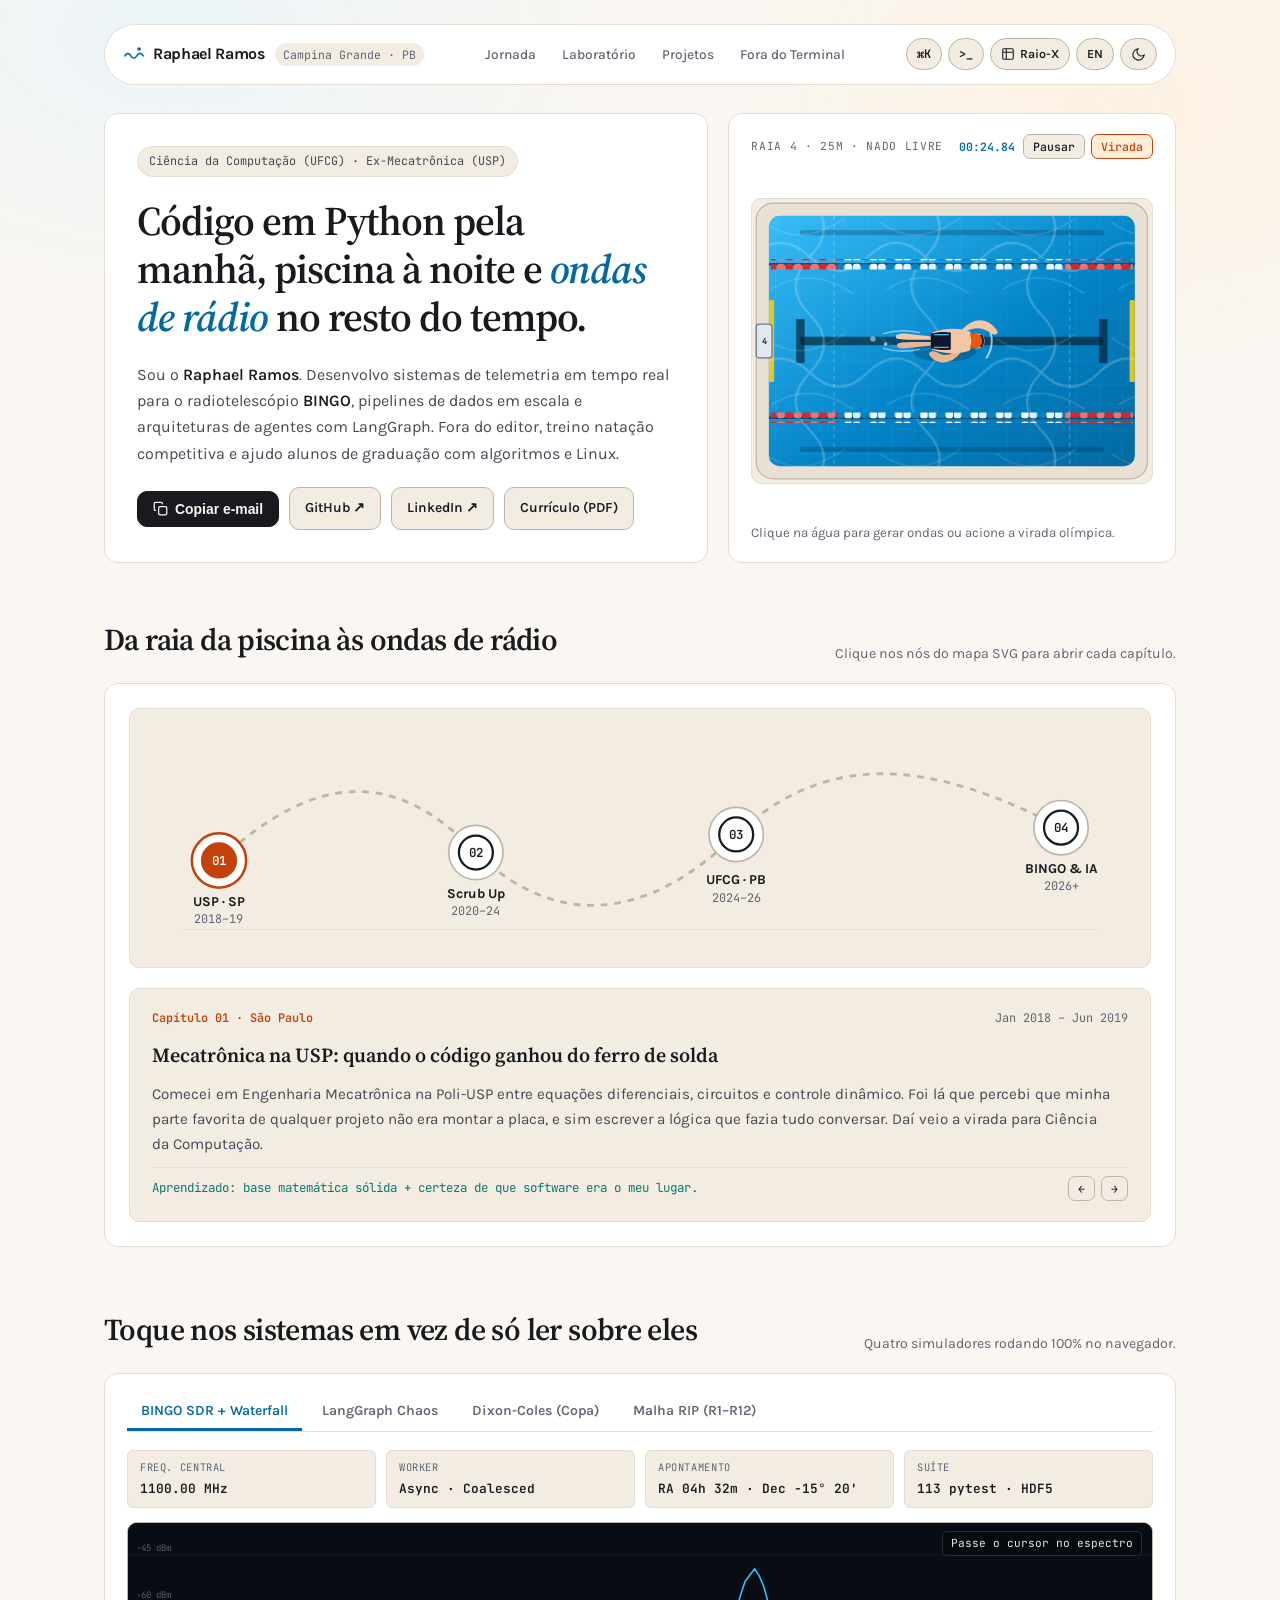
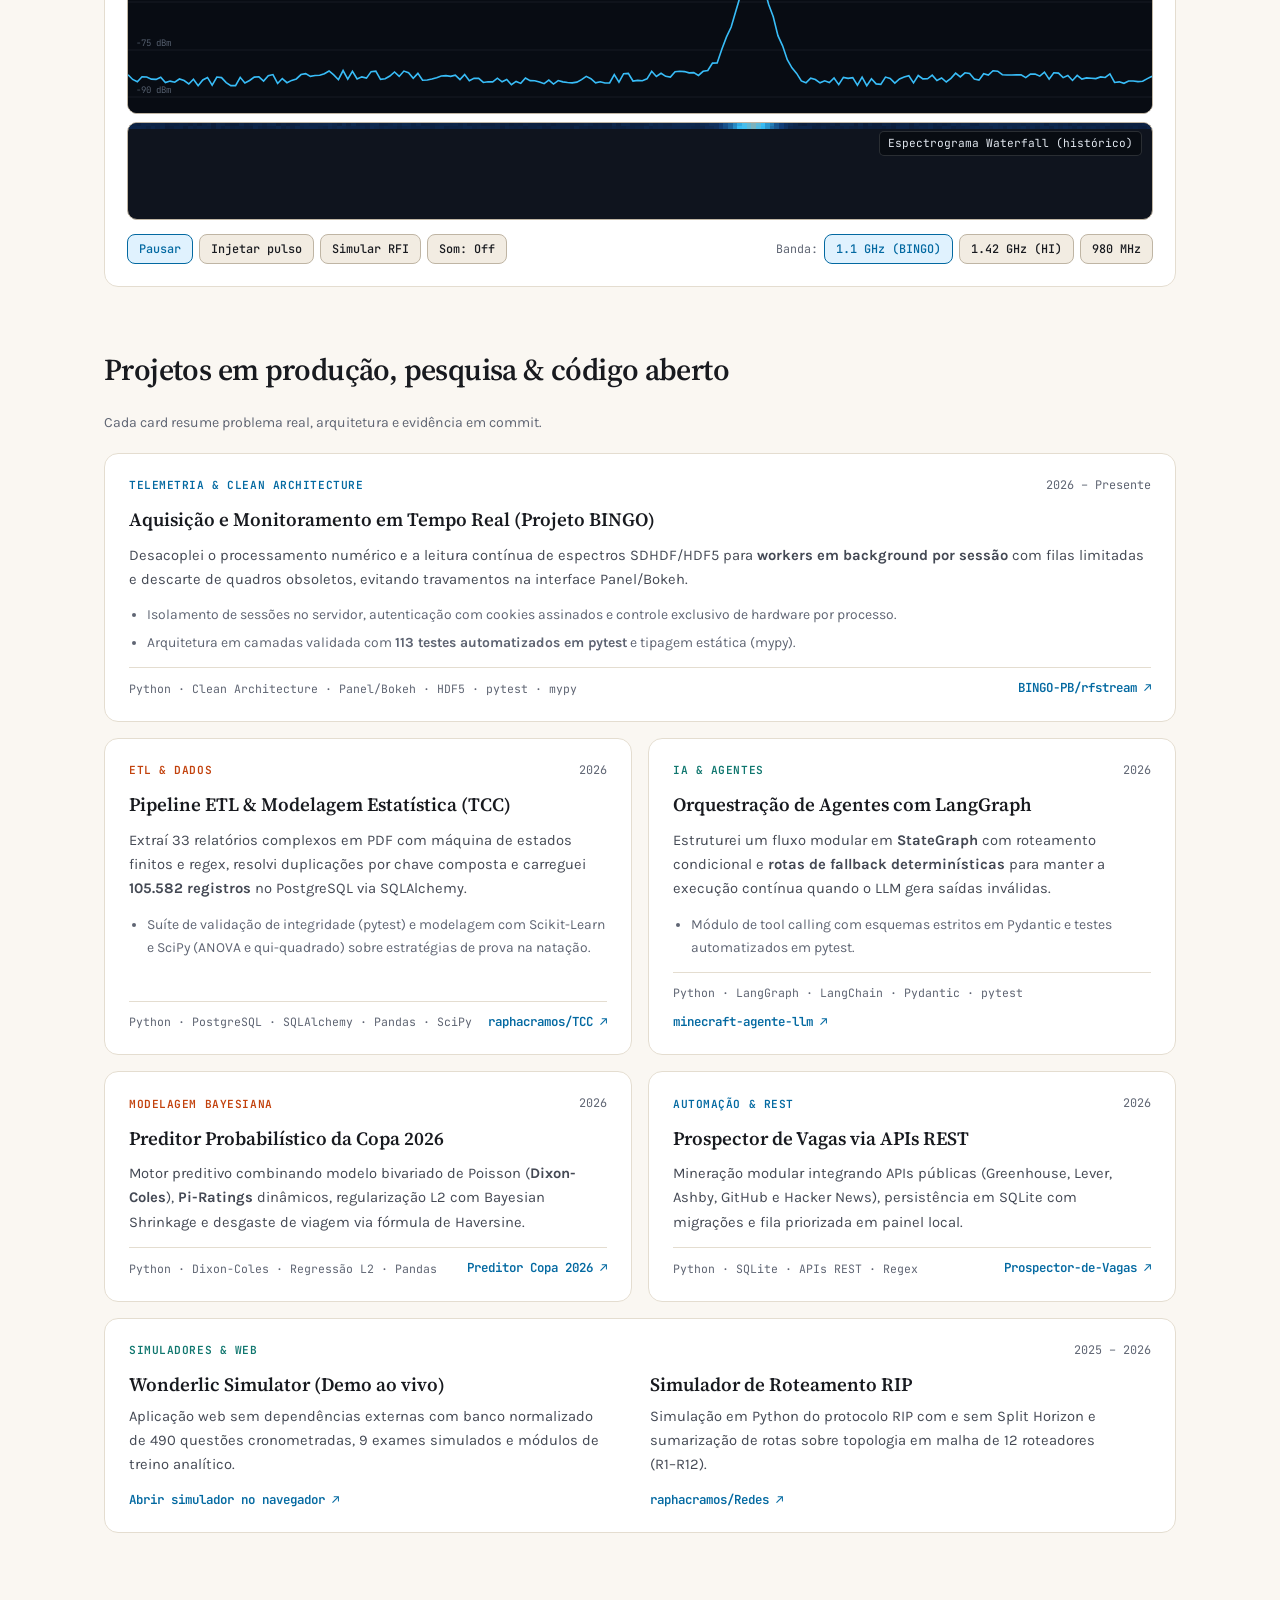
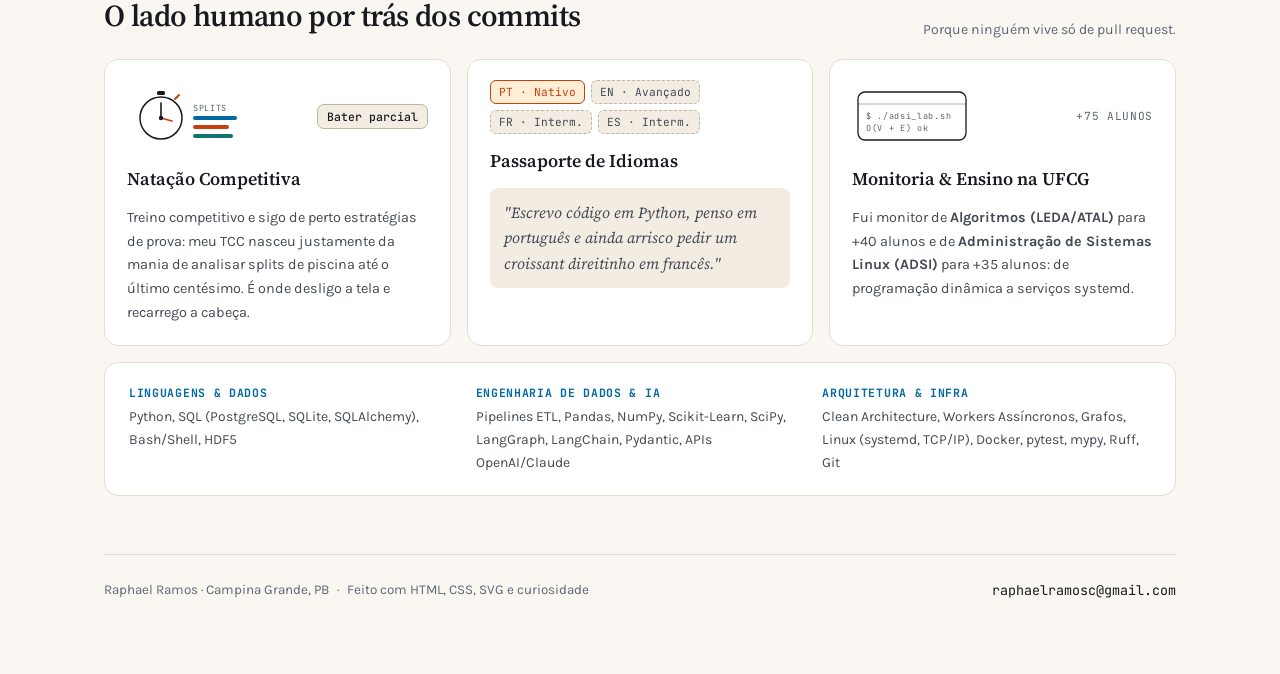
==== commit 2fb6ceb3: "polish: apply impeccable audit fixes, typography and mobile dialog bounds" ====
--- a/index.html
+++ b/index.html
@@ -19,12 +19,14 @@
   <meta property="og:description" content="Engenharia de software, processamento de sinais no BINGO, pipelines ETL e agentes autônomos.">
   <meta property="og:url" content="https://raphacramos.github.io">
 
-  <!-- Typography: Fraunces (Editorial), Plus Jakarta Sans (UI), JetBrains Mono (Telemetry) -->
+  <!-- Typography: Source Serif 4 (Editorial), Karla (UI), JetBrains Mono (Telemetry) -->
   <link rel="preconnect" href="https://fonts.googleapis.com">
   <link rel="preconnect" href="https://fonts.gstatic.com" crossorigin>
-  <link href="https://fonts.googleapis.com/css2?family=Fraunces:ital,opsz,wght@0,9..144,400..700;1,9..144,400..600&family=JetBrains+Mono:wght@400;500;600&family=Plus+Jakarta+Sans:wght@400;500;600;700&display=swap" rel="stylesheet">
-
-  <link rel="stylesheet" href="styles.css?v=3">
+  <link href="https://fonts.googleapis.com/css2?family=Source+Serif+4:ital,opsz,wght@0,8..60,500..700;1,8..60,500..600&display=swap" rel="stylesheet">
+  <link href="https://fonts.googleapis.com/css2?family=Karla:wght@400;500;600;700&display=swap" rel="stylesheet">
+  <link href="https://fonts.googleapis.com/css2?family=JetBrains+Mono:wght@400;500;600&display=swap" rel="stylesheet">
+
+  <link rel="stylesheet" href="styles.css?v=4">
 </head>
 <body>
   <div class="ambient-backdrop" aria-hidden="true"></div>
@@ -271,7 +273,6 @@
       <section id="jornada" class="section-block" aria-labelledby="story-heading">
         <div class="section-header-row">
           <div>
-            <span class="section-kicker" data-i18n="story.kicker">01 · HISTÓRIA EM TRAÇO</span>
             <h2 id="story-heading" class="section-title" data-i18n="story.title">Da raia da piscina às ondas de rádio</h2>
           </div>
           <p class="section-subnote" data-i18n="story.hint">Clique nos nós do mapa SVG para abrir cada capítulo.</p>
@@ -347,7 +348,6 @@
       <section id="laboratorio" class="section-block" aria-labelledby="lab-heading">
         <div class="section-header-row">
           <div>
-            <span class="section-kicker" data-i18n="lab.kicker">02 · LABORATÓRIO VIVO</span>
             <h2 id="lab-heading" class="section-title" data-i18n="lab.title">Toque nos sistemas em vez de só ler sobre eles</h2>
           </div>
           <p class="section-subnote" data-i18n="lab.hint">Quatro simuladores rodando 100% no navegador.</p>
@@ -357,19 +357,15 @@
           <div class="blueprint-tag" aria-hidden="true">LAB-TABS · 4 SANDBOXES</div>
           <div class="lab-tablist" role="tablist" focusgroup="tablist nomemory" aria-label="Simuladores interativos de projetos">
             <button type="button" role="tab" id="tab-bingo" class="lab-tab" aria-selected="true" focusgroupstart>
-              <span class="tab-num">01</span>
               <span data-i18n="lab.tab_bingo">BINGO SDR + Waterfall</span>
             </button>
             <button type="button" role="tab" id="tab-langgraph" class="lab-tab" aria-selected="false">
-              <span class="tab-num">02</span>
               <span data-i18n="lab.tab_langgraph">LangGraph Chaos</span>
             </button>
             <button type="button" role="tab" id="tab-copa" class="lab-tab" aria-selected="false">
-              <span class="tab-num">03</span>
               <span data-i18n="lab.tab_copa">Dixon-Coles (Copa)</span>
             </button>
             <button type="button" role="tab" id="tab-rip" class="lab-tab" aria-selected="false">
-              <span class="tab-num">04</span>
               <span data-i18n="lab.tab_rip">Malha RIP (R1–R12)</span>
             </button>
           </div>
@@ -587,7 +583,6 @@
       <section id="projetos" class="section-block" aria-labelledby="projects-heading">
         <div class="section-header-row">
           <div>
-            <span class="section-kicker" data-i18n="projects.kicker">03 · ENGENHARIA VERIFICADA</span>
             <h2 id="projects-heading" class="section-title" data-i18n="projects.title">Projetos em produção, pesquisa &amp; código aberto</h2>
           </div>
           <p class="section-subnote" data-i18n="projects.hint">Cada card resume problema real, arquitetura e evidência em commit.</p>
@@ -720,7 +715,6 @@
       <section id="pessoal" class="section-block" aria-labelledby="personal-heading">
         <div class="section-header-row">
           <div>
-            <span class="section-kicker" data-i18n="personal.kicker">04 · FORA DO TERMINAL</span>
             <h2 id="personal-heading" class="section-title" data-i18n="personal.title">O lado humano por trás dos commits</h2>
           </div>
           <p class="section-subnote" data-i18n="personal.hint">Porque ninguém vive só de pull request.</p>
@@ -855,6 +849,6 @@
 
   <div id="toast" class="toast-pill" role="status" aria-live="polite"></div>
 
-  <script src="script.js?v=3"></script>
+  <script src="script.js?v=4"></script>
 </body>
 </html>
--- a/styles.css
+++ b/styles.css
@@ -33,16 +33,16 @@
   --accent-coral-soft: light-dark(#ffedd5, #381a0b);
   --accent-pine-soft: light-dark(#ccfbf1, #0b2d26);
 
-  --font-serif: 'Fraunces', Georgia, serif;
-  --font-sans: 'Plus Jakarta Sans', -apple-system, BlinkMacSystemFont, 'Segoe UI', sans-serif;
+  --font-serif: 'Source Serif 4', Georgia, serif;
+  --font-sans: 'Karla', -apple-system, BlinkMacSystemFont, 'Segoe UI', sans-serif;
   --font-mono: 'JetBrains Mono', ui-monospace, SFMono-Regular, Menlo, monospace;
 
   --radius-sm: 6px;
-  --radius-md: 12px;
-  --radius-lg: 18px;
-  --shadow-card: light-dark(
-    0 1px 2px rgba(24, 26, 31, 0.04), 0 10px 28px -12px rgba(24, 26, 31, 0.08),
-    0 1px 2px rgba(0, 0, 0, 0.35), 0 14px 36px -14px rgba(0, 0, 0, 0.65)
+  --radius-md: 10px;
+  --radius-lg: 14px;
+  --shadow-sticky: light-dark(
+    0 2px 6px rgba(24, 26, 31, 0.06),
+    0 2px 8px rgba(0, 0, 0, 0.4)
   );
 }
 
@@ -50,6 +50,17 @@
   box-sizing: border-box;
   margin: 0;
   padding: 0;
+}
+
+h1, h2, h3 {
+  text-wrap: balance;
+}
+
+.hero-bio,
+.project-desc,
+.story-detail-body,
+.personal-body {
+  text-wrap: pretty;
 }
 
 html {
@@ -138,7 +149,6 @@
   background-color: var(--bg-surface);
   border: 1px solid var(--border-subtle);
   border-radius: var(--radius-lg);
-  box-shadow: var(--shadow-card);
 }
 
 /* ==========================================================================
@@ -154,7 +164,7 @@
   background: var(--bg-surface);
   border: 1px solid var(--border-subtle);
   border-radius: 999px;
-  box-shadow: var(--shadow-card);
+  box-shadow: var(--shadow-sticky);
   position: sticky;
   top: 14px;
   z-index: 20;
@@ -1008,6 +1018,9 @@
   border: 1px solid var(--border-subtle);
   border-radius: var(--radius-md);
   padding: 12px;
+  min-width: 0;
+  max-width: 100%;
+  overflow-x: auto;
   display: flex;
   align-items: center;
   justify-content: center;
@@ -1015,15 +1028,17 @@
 
 .sandbox-svg {
   width: 100%;
+  max-width: 100%;
   height: auto;
   max-height: 240px;
+  display: block;
   color: var(--ink);
 }
 
 .lg-edge {
   stroke: var(--border-strong);
   stroke-width: 2.2;
-  transition: stroke 0.2s ease, stroke-width 0.2s ease;
+  transition: stroke 0.2s ease, opacity 0.2s ease;
 }
 
 .lg-edge.edge-fallback {
@@ -1220,9 +1235,9 @@
   border: 1px solid var(--border-subtle);
 }
 
-.bar-a { background: var(--accent-pool); transition: width 0.2s ease; }
-.bar-d { background: var(--border-strong); transition: width 0.2s ease; }
-.bar-b { background: var(--accent-coral); transition: width 0.2s ease; }
+.bar-a { background: var(--accent-pool); }
+.bar-d { background: var(--border-strong); }
+.bar-b { background: var(--accent-coral); }
 
 .heatmap-wrap {
   background: var(--bg-subtle);
@@ -1282,7 +1297,6 @@
   background-color: var(--bg-surface);
   border: 1px solid var(--border-subtle);
   border-radius: var(--radius-lg);
-  box-shadow: var(--shadow-card);
   padding: 22px 24px;
   display: flex;
   flex-direction: column;
@@ -1496,10 +1510,11 @@
 .personal-quote {
   font-family: var(--font-serif);
   font-style: italic;
-  font-size: 0.95rem;
+  font-size: 0.96rem;
   color: var(--ink-secondary);
-  border-left: 2px solid var(--accent-coral);
-  padding-left: 12px;
+  background: var(--bg-subtle);
+  border-radius: 8px;
+  padding: 12px 14px;
 }
 
 .stack-strip {
@@ -1563,13 +1578,15 @@
    ========================================================================== */
 .overlay-dialog {
   margin: auto;
-  width: min(560px, calc(100vw - 32px));
+  inline-size: min(540px, calc(100dvw - 32px));
+  max-inline-size: calc(100dvw - 32px);
   border: 1px solid var(--border-strong);
   border-radius: var(--radius-lg);
   background: var(--bg-surface);
   color: var(--ink);
   box-shadow: 0 24px 64px rgba(0, 0, 0, 0.35);
   padding: 0;
+  overflow: hidden;
 }
 
 dialog:modal {
@@ -1587,6 +1604,8 @@
   padding: 18px;
   display: grid;
   gap: 12px;
+  min-width: 0;
+  max-width: 100%;
 }
 
 .dialog-header {
@@ -1685,6 +1704,7 @@
   gap: 8px;
   border-top: 1px solid #1e293b;
   padding-top: 10px;
+  min-width: 0;
 }
 
 .term-prompt {
@@ -1692,10 +1712,12 @@
   font-size: 0.8rem;
   color: #34d399;
   white-space: nowrap;
+  flex-shrink: 0;
 }
 
 .term-input {
   flex: 1;
+  min-width: 0;
   background: transparent;
   border: none;
   color: #f8fafc;
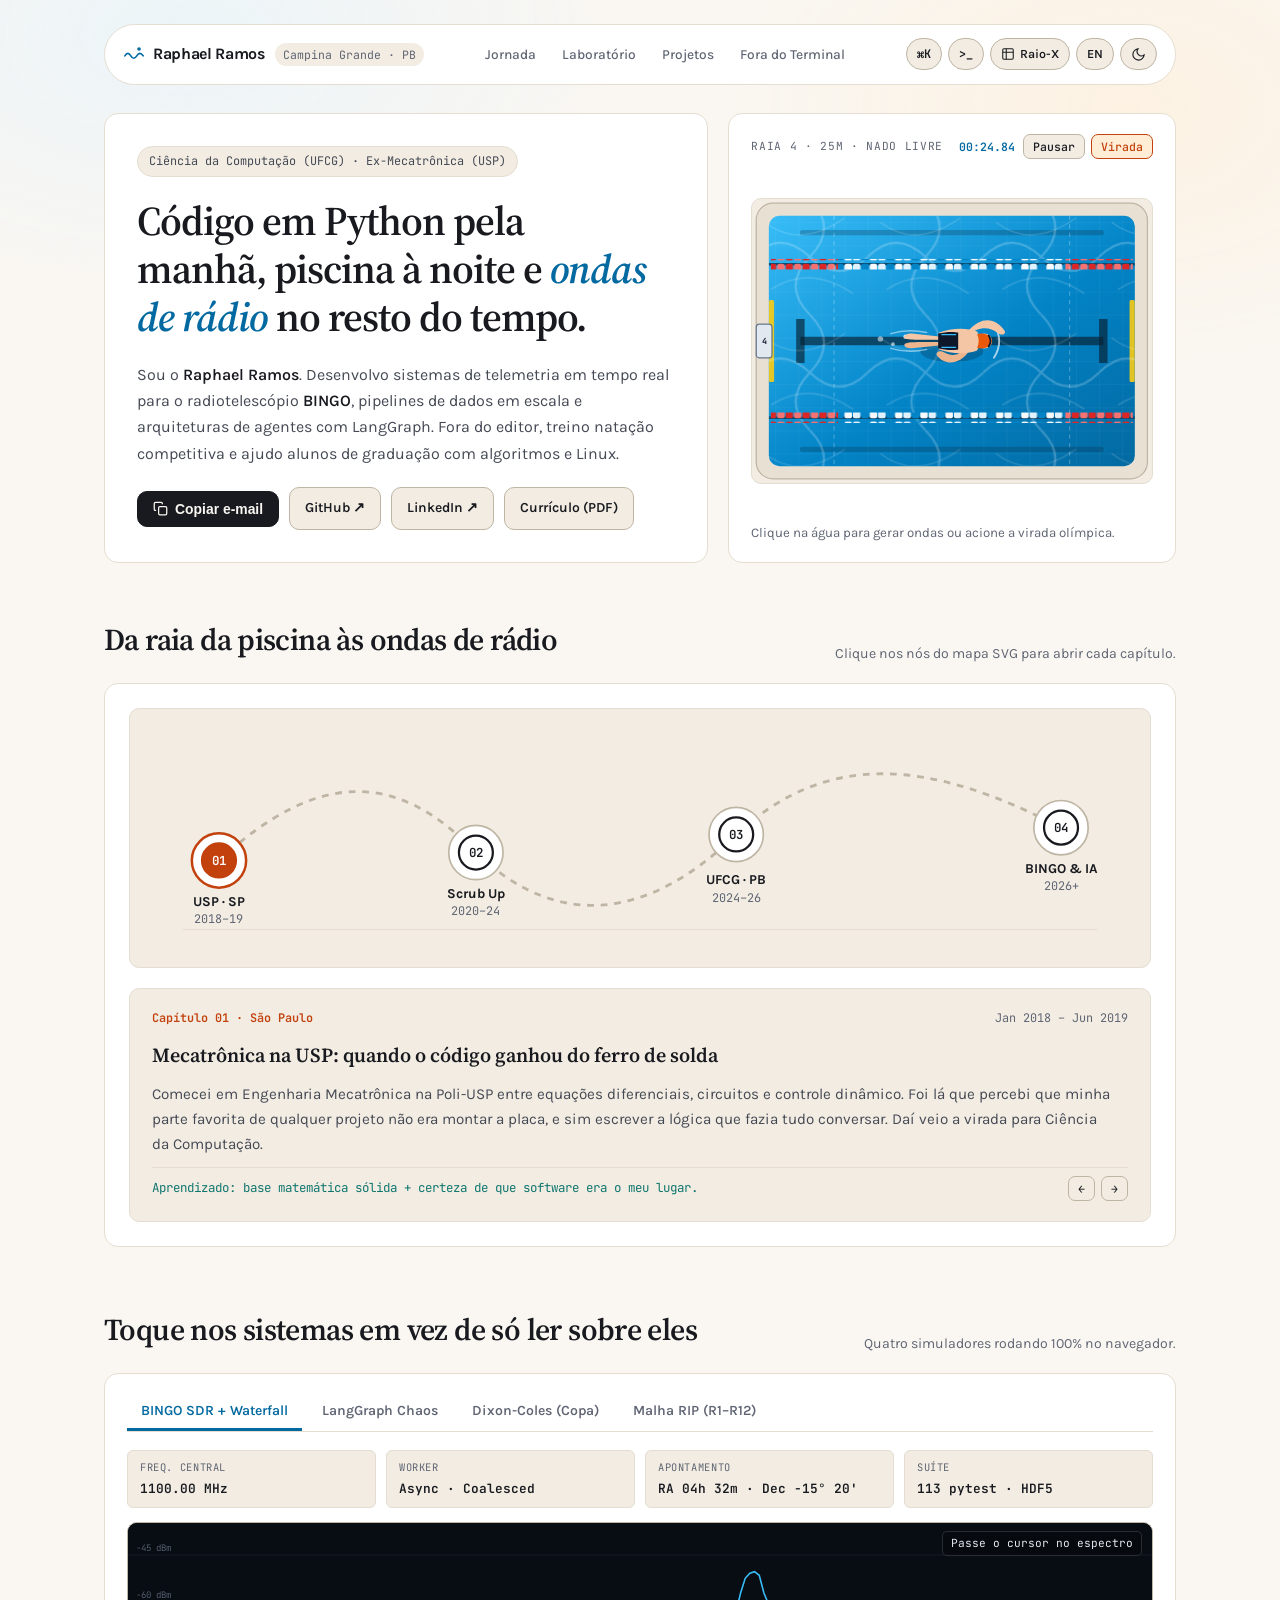
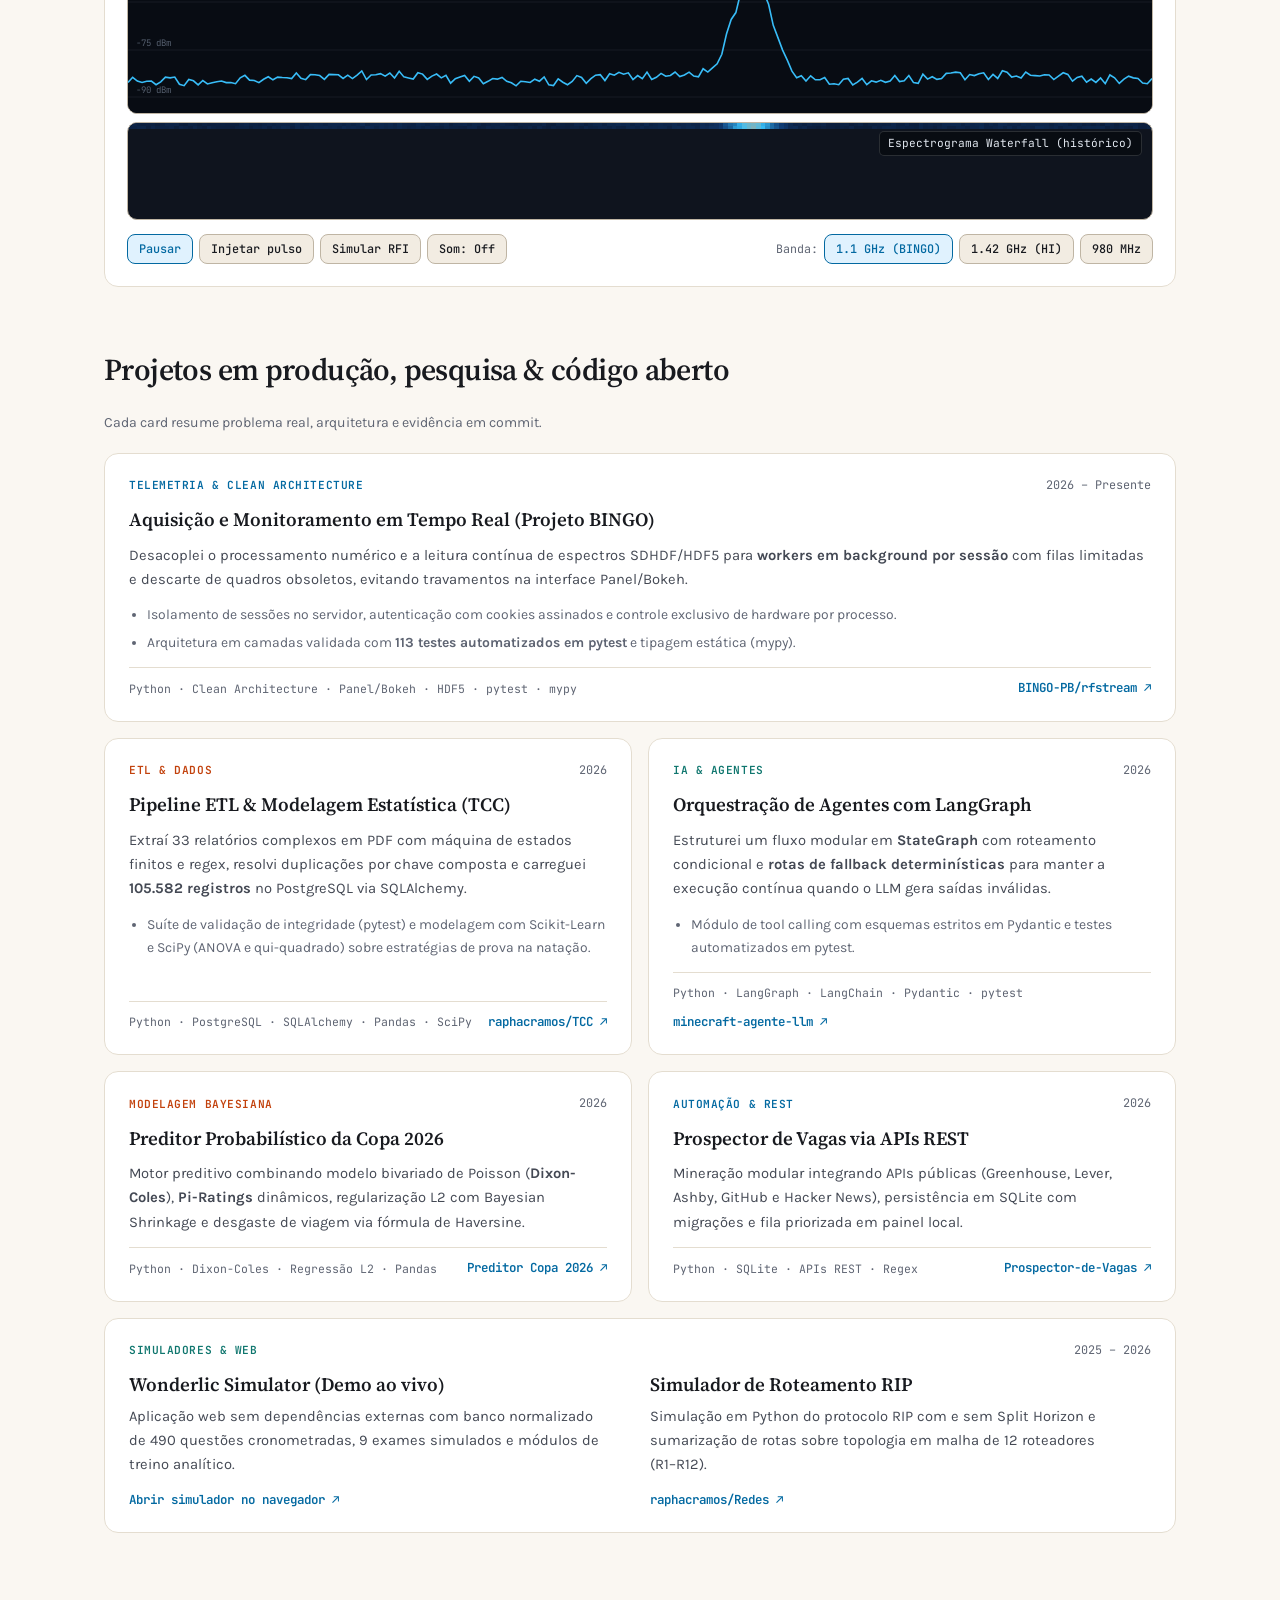
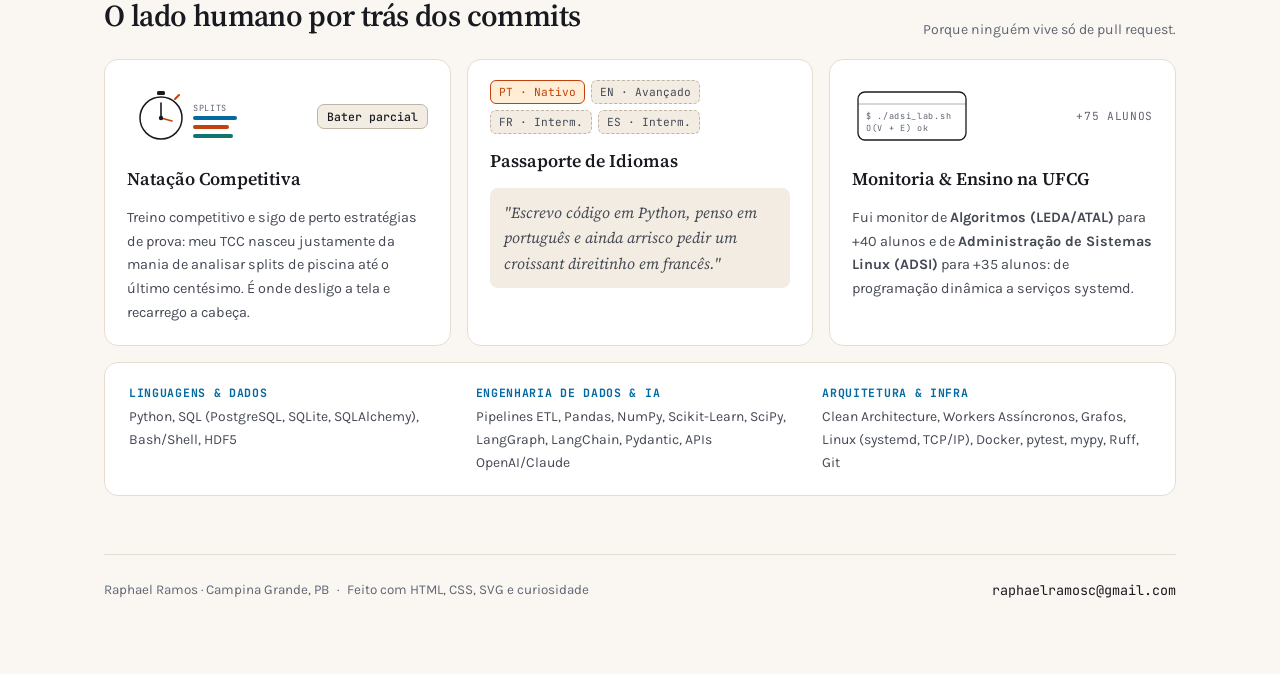
==== commit 136918d2: "fix: continuous wall-to-wall swimming lap physics and visible SVG click ripples" ====
--- a/index.html
+++ b/index.html
@@ -192,9 +192,6 @@
               <rect class="caustic-layer-a" x="-110" y="-110" width="600" height="500" fill="url(#poolCaustics)"/>
               <rect class="caustic-layer-b" x="-110" y="-110" width="600" height="500" fill="url(#poolCaustics)" opacity="0.6"/>
 
-              <!-- Interactive Click Ripple Layer -->
-              <g id="poolRippleLayer"></g>
-
               <!-- Top Lane Rope (y=62) -->
               <line x1="16" y1="62" x2="364" y2="62" stroke="#0c4a6e" stroke-width="2.5"/>
               <rect x="18" y="57" width="64" height="10" fill="url(#laneEndFloats)"/>
@@ -256,6 +253,9 @@
                   <path d="M 33 -5.2 Q 36.5 0 33 5.2" stroke="#0f172a" stroke-width="1.6" stroke-linecap="round"/>
                 </g>
               </g>
+
+              <!-- Interactive Click Ripple Layer (above water & swimmer) -->
+              <g id="poolRippleLayer"></g>
             </g>
 
             <!-- Starting Block at Left Wall -->
--- a/styles.css
+++ b/styles.css
@@ -490,9 +490,9 @@
 }
 
 .swimmer-flip {
-  transform-box: fill-box;
-  transform-origin: center;
-  transition: transform 0.38s cubic-bezier(0.22, 1, 0.36, 1);
+  transform-box: view-box;
+  transform-origin: 0px 0px;
+  transition: transform 0.34s cubic-bezier(0.22, 1, 0.36, 1);
 }
 
 .hero-illustration.is-flipped .swimmer-flip {
@@ -513,38 +513,36 @@
   .hero-illustration:not(.is-paused) .caustic-layer-b {
     animation: caustic-drift-b 15s linear infinite;
   }
-  .hero-illustration:not(.is-paused) .swimmer-sprite {
-    animation: swim-lap 6.2s ease-in-out infinite;
-  }
   .hero-illustration:not(.is-paused) .arm-left {
-    animation: stroke-arm-left 1.35s ease-in-out infinite;
+    animation: stroke-arm-left 1.15s ease-in-out infinite;
   }
   .hero-illustration:not(.is-paused) .arm-right {
-    animation: stroke-arm-right 1.35s ease-in-out infinite;
+    animation: stroke-arm-right 1.15s ease-in-out infinite;
   }
   .hero-illustration:not(.is-paused) .leg-left {
-    animation: flutter-left 0.38s ease-in-out infinite alternate;
+    animation: flutter-left 0.34s ease-in-out infinite alternate;
   }
   .hero-illustration:not(.is-paused) .leg-right {
-    animation: flutter-right 0.38s ease-in-out infinite alternate;
+    animation: flutter-right 0.34s ease-in-out infinite alternate;
   }
   .hero-illustration:not(.is-paused) .swimmer-torso {
-    animation: body-roll 1.35s ease-in-out infinite;
+    animation: body-roll 1.15s ease-in-out infinite;
   }
   .hero-illustration:not(.is-paused) .bubble {
-    animation: bubble-drift 1.4s ease-out infinite;
+    animation: bubble-drift 1.25s ease-out infinite;
   }
   .hero-illustration:not(.is-paused) .bubble.b2 { animation-delay: 0.35s; }
   .hero-illustration:not(.is-paused) .bubble.b3 { animation-delay: 0.7s; }
 }
 
-.pool-ripple {
+.pool-ripple-ring {
   fill: none;
-  stroke: rgba(255, 255, 255, 0.72);
-  stroke-width: 1.8;
-  transform-box: fill-box;
-  transform-origin: center;
-  animation: ripple-expand 1.05s cubic-bezier(0.16, 1, 0.3, 1) forwards;
+  stroke: rgba(255, 255, 255, 0.92);
+  stroke-width: 2.2;
+  vector-effect: non-scaling-stroke;
+  transform-origin: 0 0;
+  pointer-events: none;
+  animation: ripple-expand 1.1s cubic-bezier(0.16, 1, 0.3, 1) forwards;
 }
 
 @keyframes caustic-drift-a {
@@ -557,11 +555,6 @@
   100% { transform: translate(-110px, 40px); }
 }
 
-@keyframes swim-lap {
-  0%, 100% { transform: translate(152px, 135px); }
-  50% { transform: translate(224px, 135px); }
-}
-
 @keyframes stroke-arm-left {
   0%, 100% { transform: rotate(0deg) scaleY(1); }
   50% { transform: rotate(-38deg) scaleY(0.92); }
@@ -593,8 +586,14 @@
 }
 
 @keyframes ripple-expand {
-  0% { r: 4; opacity: 0.85; stroke-width: 2.2; }
-  100% { r: 44; opacity: 0; stroke-width: 0.5; }
+  0% {
+    transform: scale(1);
+    opacity: 0.95;
+  }
+  100% {
+    transform: scale(9.5);
+    opacity: 0;
+  }
 }
 
 /* ==========================================================================
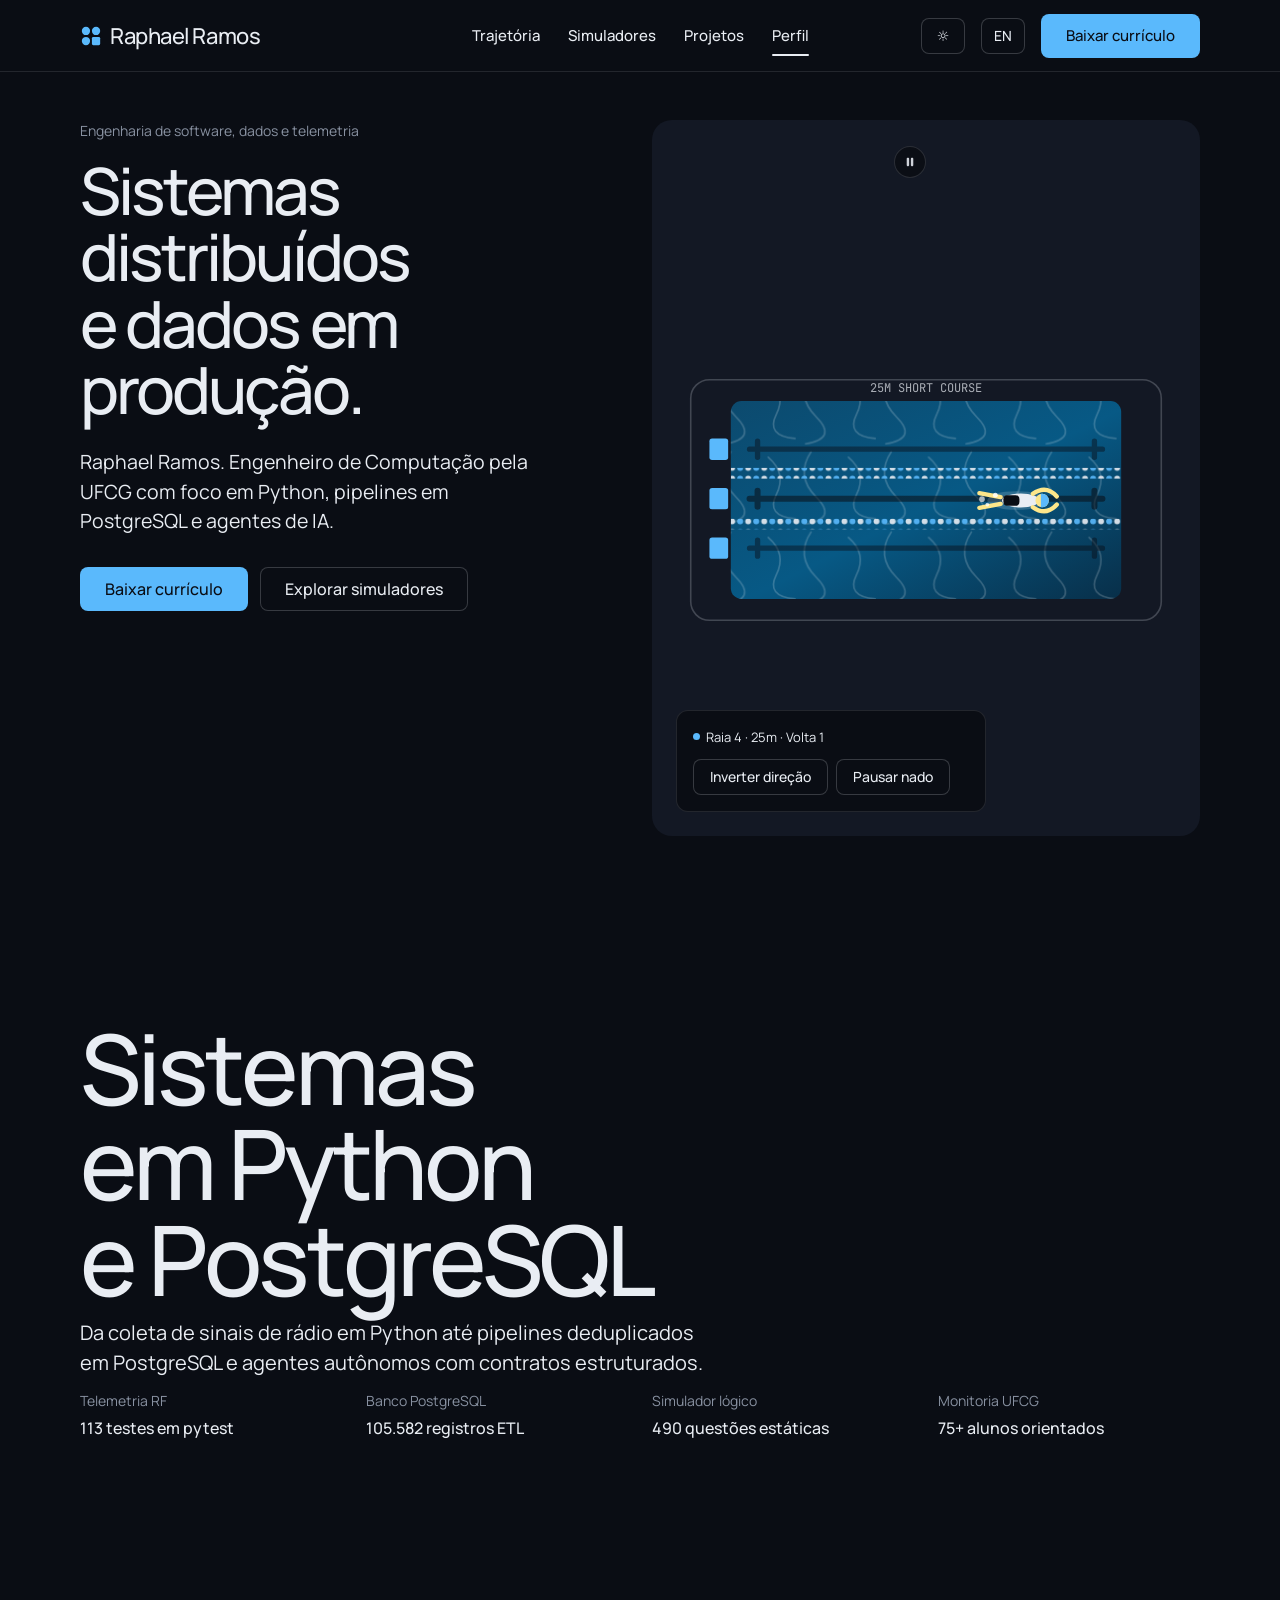
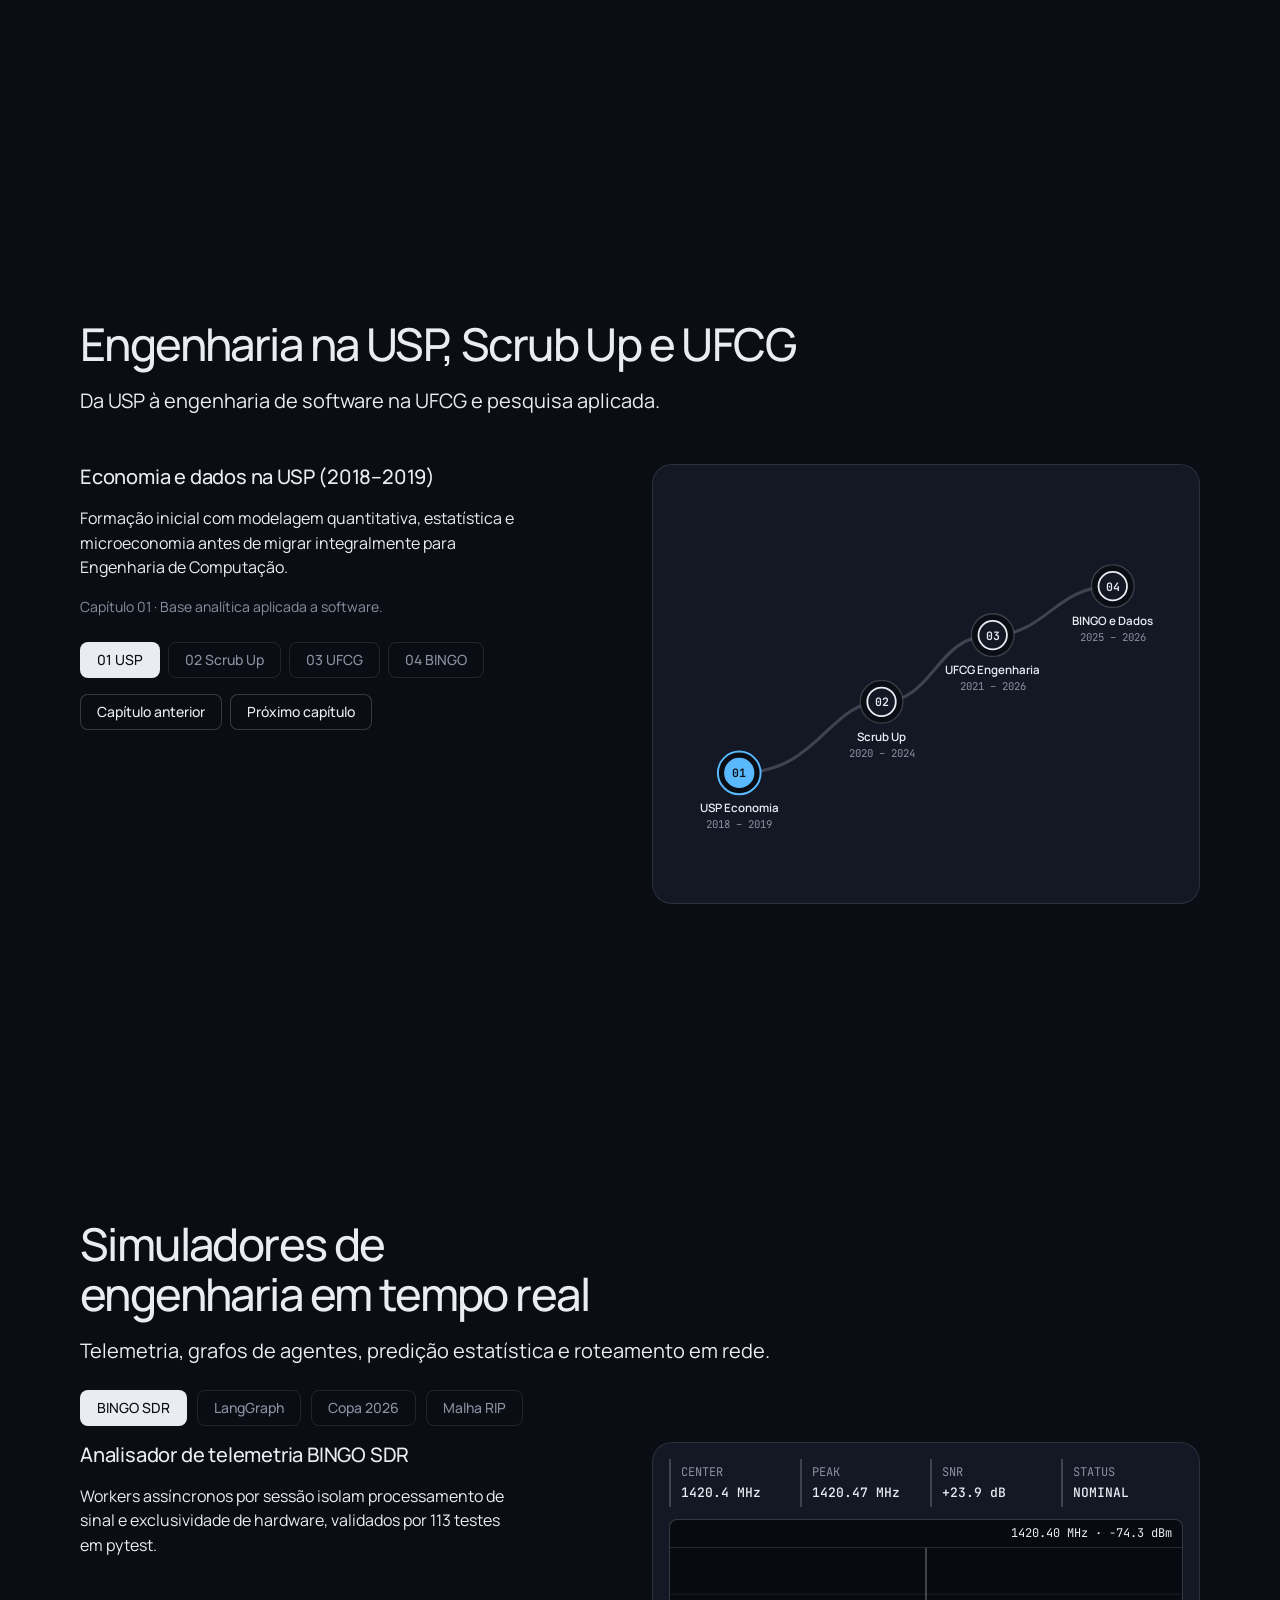
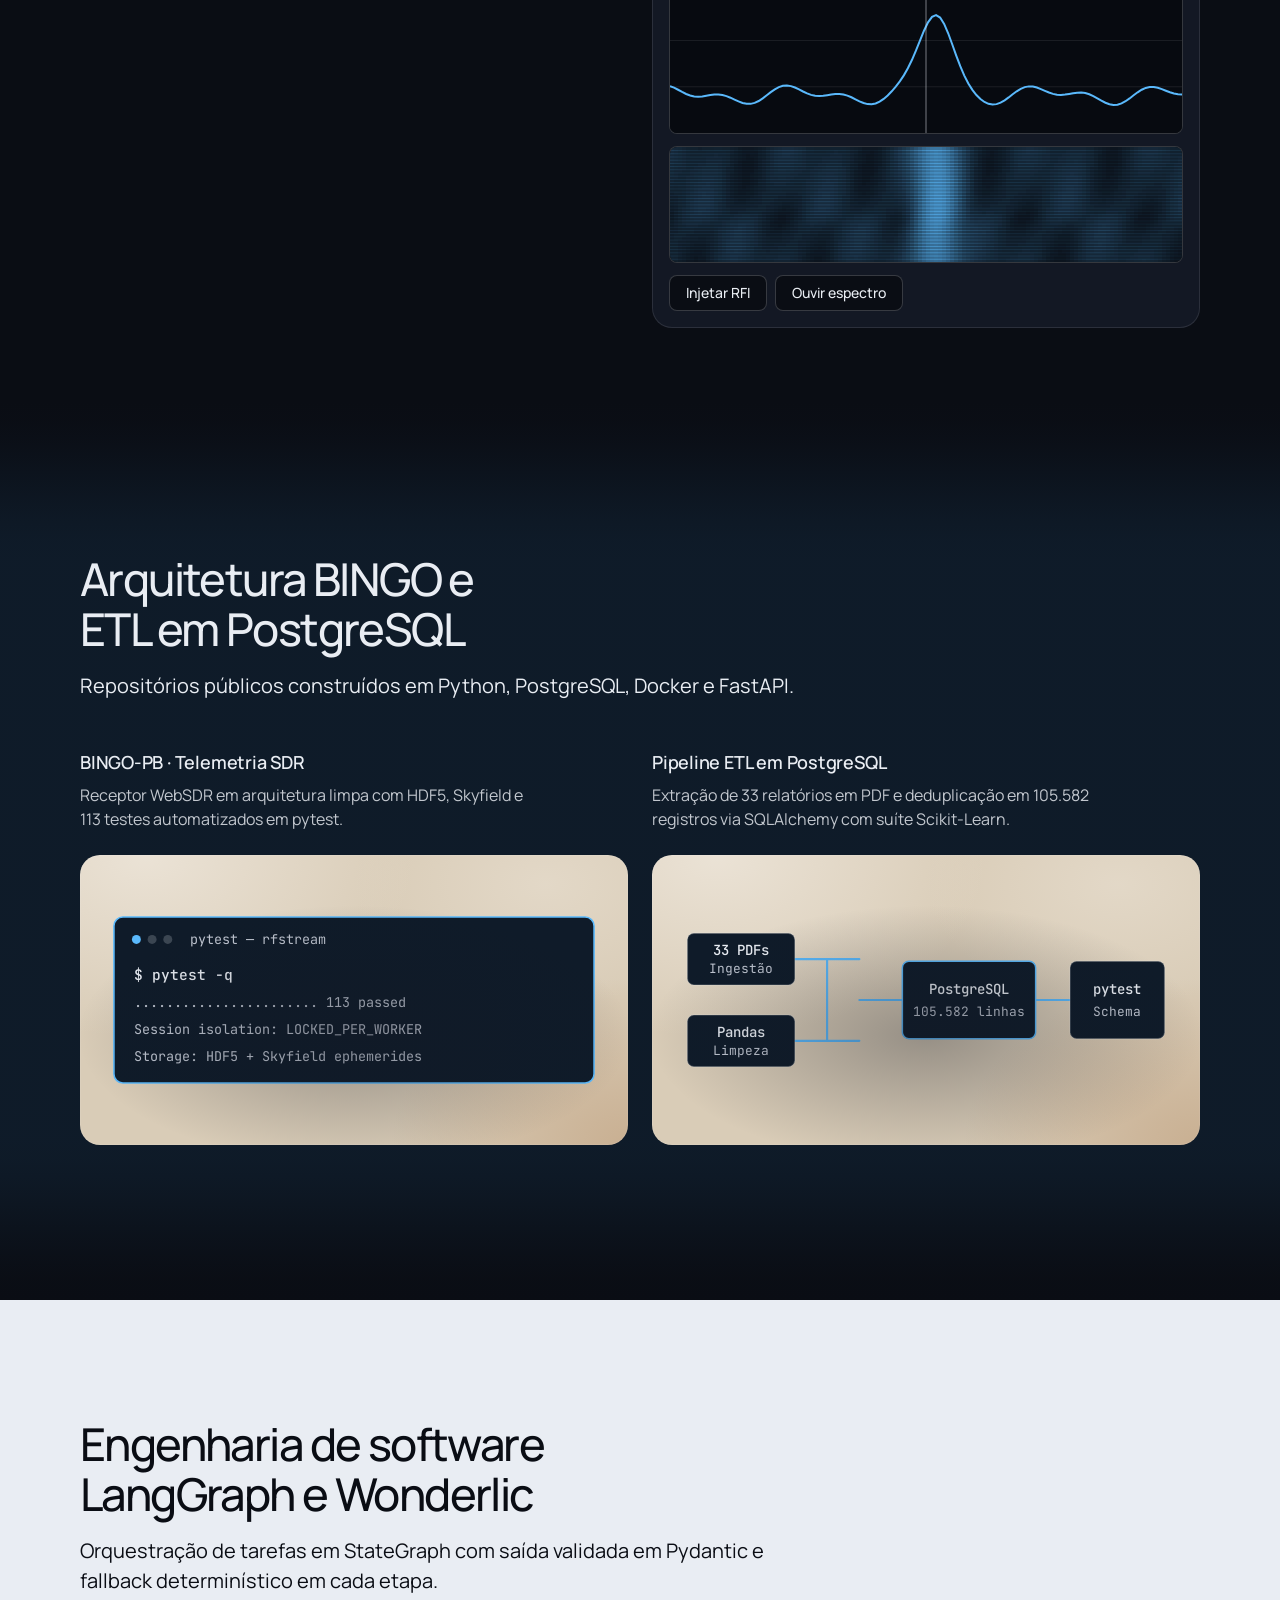
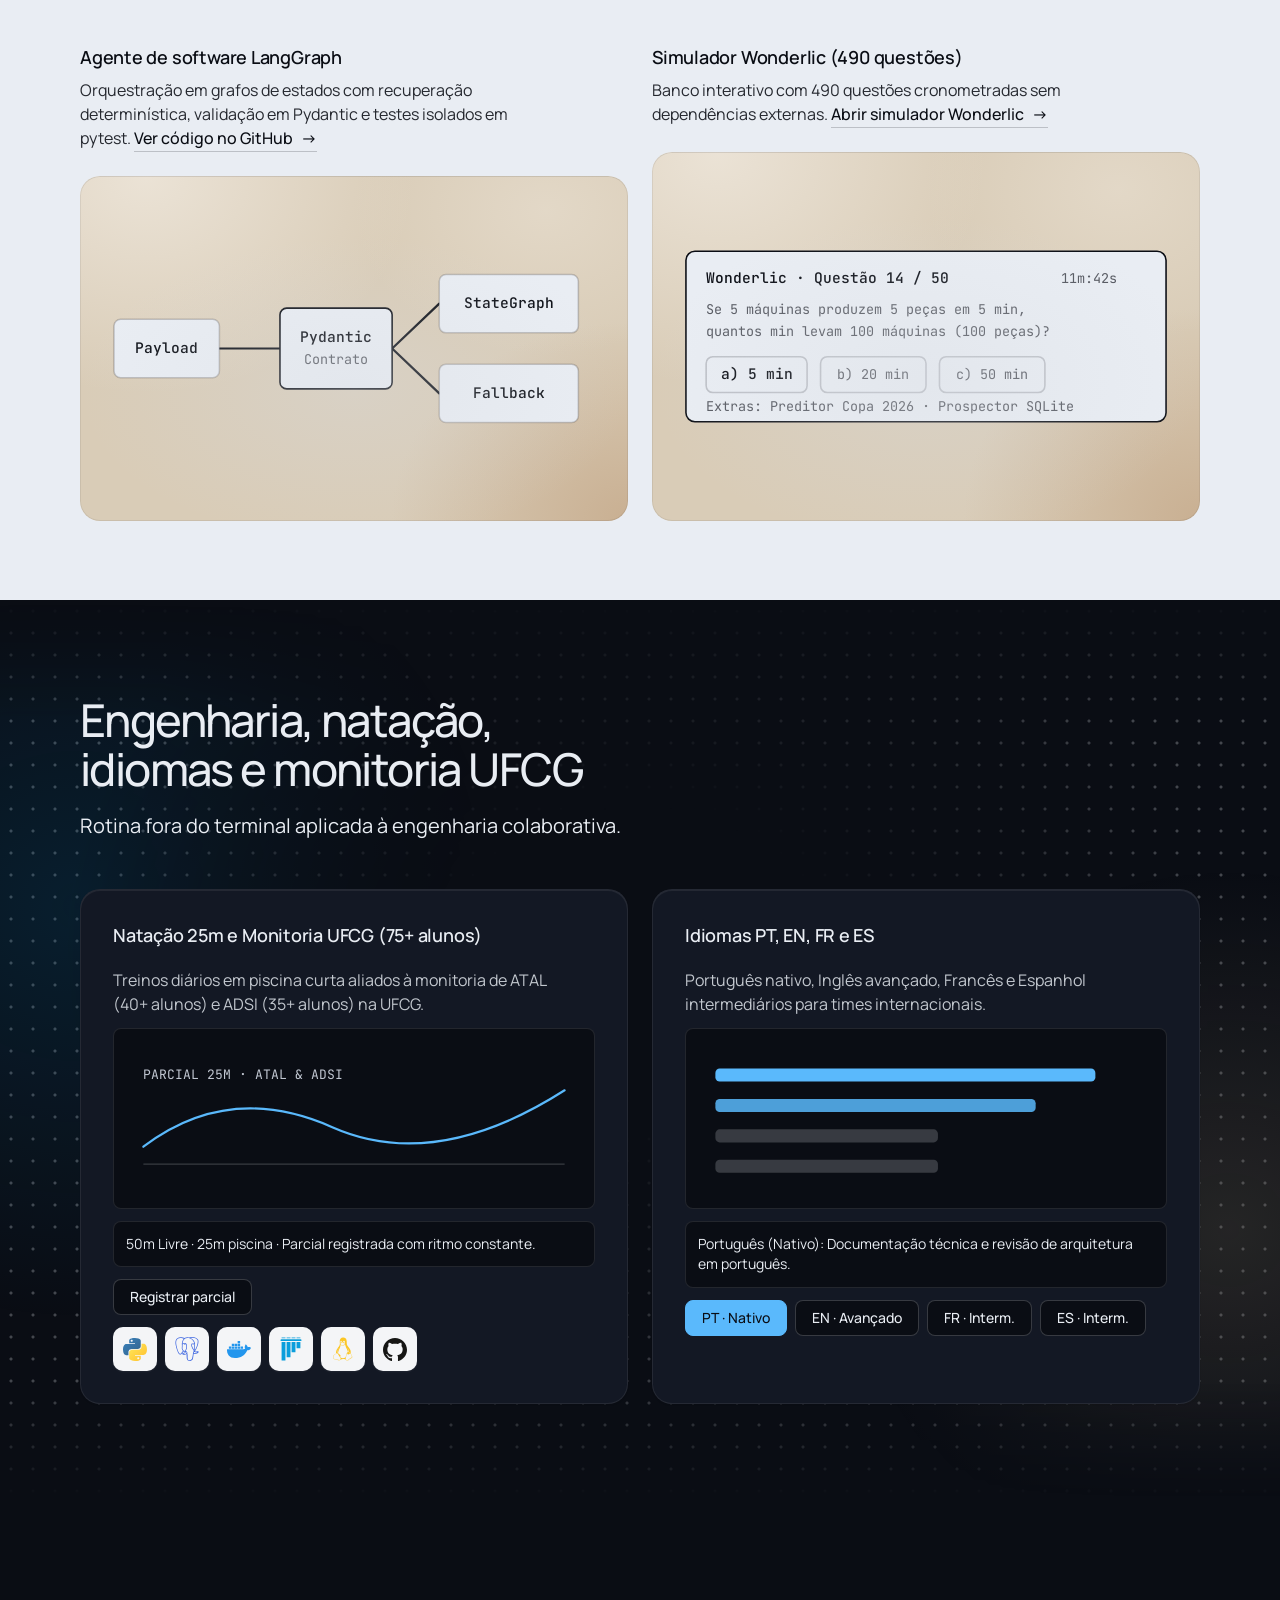
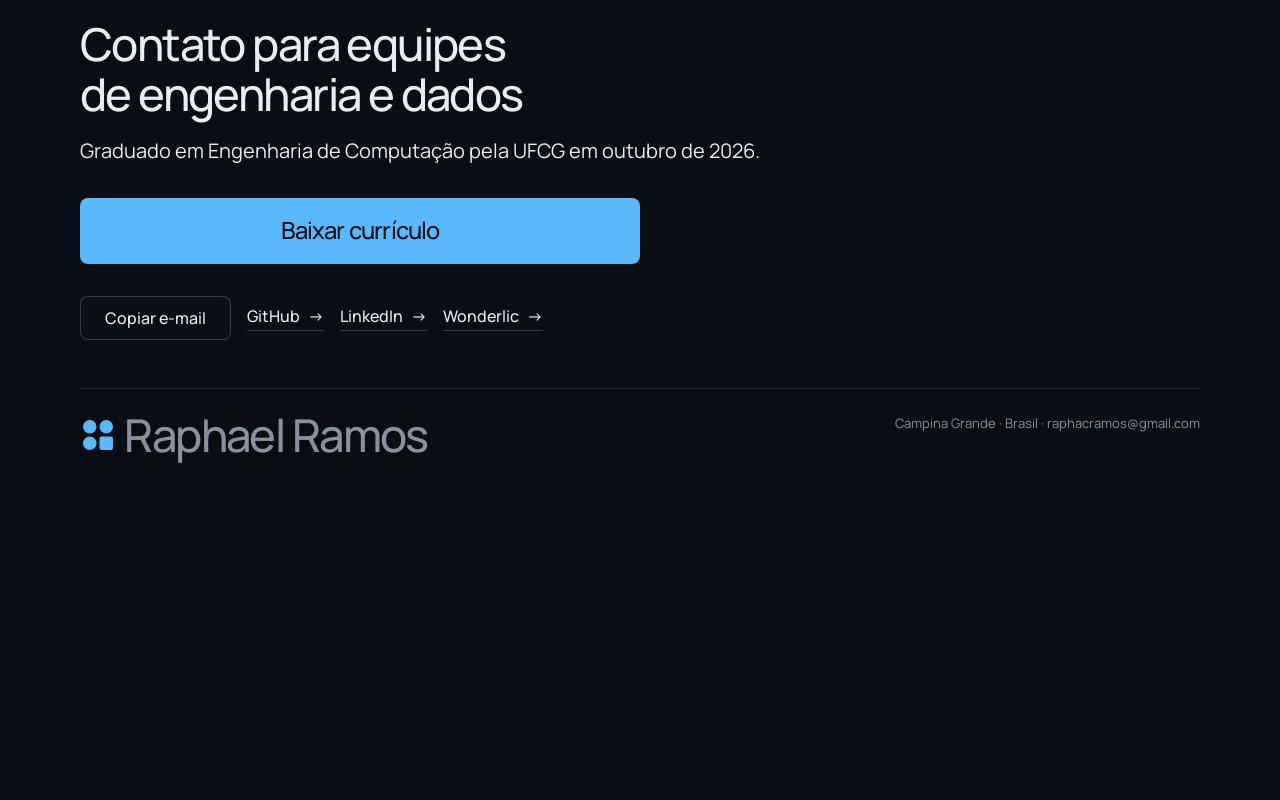
==== commit 775f8a99: "feat: rebuild portfolio with taste-skill architecture and interactive labs" ====
--- a/index.html
+++ b/index.html
@@ -1,854 +1,632 @@
 <!DOCTYPE html>
-<html lang="pt-BR">
+<html lang="pt-BR" data-radius="soft" data-buttons="solid" data-mark="dots" data-motion="full" data-tone="dark">
 <head>
-  <meta charset="UTF-8">
-  <meta name="viewport" content="width=device-width, initial-scale=1.0">
-  <meta name="color-scheme" content="light dark">
+  <meta charset="utf-8">
+  <meta name="viewport" content="width=device-width, initial-scale=1, viewport-fit=cover">
+  <meta name="site-kind" content="software">
+  <meta name="page-type" content="software">
+  <meta name="theme-color" content="#0a0d14">
+  <title>Raphael Ramos — Engenharia de Software, Dados e Telemetria</title>
+  <meta name="description" content="Portfólio de Raphael Ramos, Engenheiro de Computação pela UFCG com foco em Python, pipelines ETL em PostgreSQL, telemetria SDR e agentes de IA.">
+  <meta property="og:title" content="Raphael Ramos — Engenharia de Software e Dados">
+  <meta property="og:description" content="Sistemas distribuídos, telemetria RF, pipelines em PostgreSQL e agentes de IA em produção.">
+  <meta property="og:type" content="website">
+  <meta property="og:image" content="share.jpg">
+  <meta name="twitter:card" content="summary_large_image">
+  <meta name="twitter:title" content="Raphael Ramos — Engenharia de Software e Dados">
+  <meta name="twitter:description" content="Sistemas distribuídos, telemetria RF, pipelines em PostgreSQL e agentes de IA em produção.">
+  <link rel="icon" href="assets/favicon.svg" type="image/svg+xml">
+  <link rel="preconnect" href="https://fonts.googleapis.com">
+  <link rel="preconnect" href="https://fonts.gstatic.com" crossorigin>
+  <link href="https://fonts.googleapis.com/css2?family=Manrope:wght@400..700&family=JetBrains+Mono:wght@400..500&display=swap" rel="stylesheet">
+  <link rel="stylesheet" href="assets/system.css">
+  <link rel="stylesheet" href="assets/ui/cards.css">
+  <link rel="stylesheet" href="assets/motion/motion.css">
+  <link rel="stylesheet" href="assets/backgrounds/backgrounds.css">
+  <link rel="stylesheet" href="assets/layout/layout.css">
+  <link rel="stylesheet" href="assets/icons/icon.css">
+  <link rel="stylesheet" href="assets/ui/base.css">
+  <link rel="stylesheet" href="assets/ui/terminal-run/fragment.css">
+  <link rel="stylesheet" href="assets/diagrams/diagram.css">
+  <link rel="stylesheet" href="page.css?v=7">
+  <style>
+  :root {
+    --p-bg: #0a0d14; --p-surface: #131824; --p-ink: #e9edf3; --p-muted: #8891a1;
+    --p-accent: #5ab9fc; --p-accent-ink: #0a0d14; --p-action: #5ab9fc; --p-action-ink: #0a0d14;
+    --p-inv-bg: #e9edf3; --p-inv-surface: #d7dbe1; --p-inv-ink: #0a0d14; --p-inv-muted: #54575f;
+    --p-inv-accent: #0a0d14; --p-inv-accent-ink: #e9edf3; --p-inv-action: #0a0d14; --p-inv-action-ink: #e9edf3;
+    --font-display: "Manrope", system-ui, sans-serif;
+    --font-text: "Manrope", system-ui, sans-serif;
+    --font-mono: "JetBrains Mono", ui-monospace, "SFMono-Regular", Menlo, Consolas, monospace;
+    --display-weight: 500;
+    --display-tracking: -0.035em;
+    --display-tracking-xl: -0.045em;
+    --ly-scale: 0.97;
+  }
+  </style>
   <script>
     try {
-      const savedScheme = localStorage.getItem("color-scheme");
-      document.querySelector('meta[name="color-scheme"]').content = savedScheme || "light dark";
-    } catch (_) {}
+      if (localStorage.getItem('portfolio_theme') === 'light') {
+        document.documentElement.dataset.theme = 'light';
+        document.documentElement.dataset.tone = 'light';
+      }
+    } catch {}
   </script>
-  <title>Raphael Ramos — Software, Dados &amp; Observatório</title>
-  <meta name="description" content="Portfólio interativo de Raphael Ramos: sistemas em Python, telemetria no radiotelescópio BINGO, LangGraph, pipelines de dados e natação competitiva.">
-
-  <!-- Open Graph -->
-  <meta property="og:type" content="website">
-  <meta property="og:title" content="Raphael Ramos — Software, Dados &amp; Observatório">
-  <meta property="og:description" content="Engenharia de software, processamento de sinais no BINGO, pipelines ETL e agentes autônomos.">
-  <meta property="og:url" content="https://raphacramos.github.io">
-
-  <!-- Typography: Source Serif 4 (Editorial), Karla (UI), JetBrains Mono (Telemetry) -->
-  <link rel="preconnect" href="https://fonts.googleapis.com">
-  <link rel="preconnect" href="https://fonts.gstatic.com" crossorigin>
-  <link href="https://fonts.googleapis.com/css2?family=Source+Serif+4:ital,opsz,wght@0,8..60,500..700;1,8..60,500..600&display=swap" rel="stylesheet">
-  <link href="https://fonts.googleapis.com/css2?family=Karla:wght@400;500;600;700&display=swap" rel="stylesheet">
-  <link href="https://fonts.googleapis.com/css2?family=JetBrains+Mono:wght@400;500;600&display=swap" rel="stylesheet">
-
-  <link rel="stylesheet" href="styles.css?v=4">
+  <script>document.documentElement.classList.add('m-enter');setTimeout(()=>document.documentElement.classList.add('m-enter-done'),700)</script>
+  <script src="assets/backgrounds/backgrounds.js"></script>
+  <script>document.documentElement.classList.add('mo-js');setTimeout(()=>document.documentElement.classList.add('mo-safe'),2500)</script>
+  <link rel="modulepreload" href="assets/moments/moments.js">
+  <link rel="modulepreload" href="assets/moments/lib.js">
+  <link rel="modulepreload" href="assets/moments/letters-assemble/moment.js">
+  <link rel="modulepreload" href="assets/moments/iris-opens/moment.js">
 </head>
-<body>
-  <div class="ambient-backdrop" aria-hidden="true"></div>
-  <div class="blueprint-grid-overlay" aria-hidden="true"></div>
-
-  <div class="page-shell">
-    <!-- Top Bar -->
-    <header class="site-header">
-      <div class="brand-cluster">
-        <a href="#top" class="brand-mark">
-          <svg class="brand-wave-icon" width="22" height="22" viewBox="0 0 24 24" fill="none" aria-hidden="true">
-            <path d="M2 14c2.2-3.5 4.3-3.5 6.5 0s4.3 3.5 6.5 0 4.3-3.5 7 0" stroke="currentColor" stroke-width="1.8" stroke-linecap="round"/>
-            <circle cx="17.5" cy="6.5" r="2" fill="currentColor"/>
-          </svg>
-          <span class="brand-name">Raphael Ramos</span>
-        </a>
-        <span class="brand-badge" data-i18n="header.badge">Campina Grande · PB</span>
-      </div>
-
-      <nav class="header-nav" aria-label="Navegação principal">
-        <a href="#jornada" class="nav-link" data-i18n="nav.story">Jornada</a>
-        <a href="#laboratorio" class="nav-link" data-i18n="nav.lab">Laboratório</a>
-        <a href="#projetos" class="nav-link" data-i18n="nav.projects">Projetos</a>
-        <a href="#pessoal" class="nav-link" data-i18n="nav.personal">Fora do Terminal</a>
+<body id="top">
+  <header class="nav nav--centre">
+    <div class="wrap nav__bar">
+      <a class="skip-link" href="#main" data-i18n="nav.skip">Pular para o conteúdo</a>
+      <a class="nav__logo" href="#top">
+        <span class="mark" data-mark="dots" aria-hidden="true"></span>
+        <span>Raphael Ramos</span>
+      </a>
+      <nav class="nav__links" aria-label="Navegação principal">
+        <span class="nav__item"><a class="nav__link" href="#jornada" data-i18n="nav.journey">Trajetória</a></span>
+        <span class="nav__item"><a class="nav__link" href="#laboratorio" data-i18n="nav.lab">Simuladores</a></span>
+        <span class="nav__item"><a class="nav__link" href="#projetos" data-i18n="nav.projects">Projetos</a></span>
+        <span class="nav__item"><a class="nav__link" href="#pessoal" data-i18n="nav.personal">Perfil</a></span>
       </nav>
-
-      <div class="header-controls">
-        <button type="button" id="cmdTrigger" class="icon-pill-btn" aria-label="Abrir paleta de comandos">
-          <span class="mono-key">⌘K</span>
+      <div class="nav__actions">
+        <button type="button" class="nav__util-btn" id="themeToggle" aria-label="Alternar tema" aria-pressed="false">
+          <span class="icon-sun" aria-hidden="true">&#9788;</span>
+          <span class="icon-moon" aria-hidden="true">&#9790;</span>
         </button>
-        <button type="button" id="terminalTrigger" class="icon-pill-btn" aria-label="Abrir mini terminal">
-          <span class="mono-key">&gt;_</span>
-        </button>
-        <button type="button" id="blueprintToggle" class="icon-pill-btn" aria-pressed="false" title="Modo Blueprint / Raio-X">
-          <svg width="14" height="14" viewBox="0 0 24 24" fill="none" stroke="currentColor" stroke-width="1.8" aria-hidden="true">
-            <rect x="3" y="3" width="18" height="18" rx="2"/>
-            <path d="M3 9h18M9 3v18"/>
-          </svg>
-          <span class="btn-label-sm" data-i18n="controls.blueprint">Raio-X</span>
-        </button>
-        <button type="button" id="langToggle" class="icon-pill-btn" aria-label="Alternar idioma">
-          <span id="currentLang">EN</span>
-        </button>
-        <button type="button" id="themeToggle" class="icon-pill-btn" aria-label="Alternar tema claro ou escuro">
-          <svg class="icon-sun" width="15" height="15" viewBox="0 0 24 24" fill="none" stroke="currentColor" stroke-width="1.8" aria-hidden="true">
-            <circle cx="12" cy="12" r="4"/>
-            <path d="M12 2v2M12 20v2M4.93 4.93l1.41 1.41M17.66 17.66l1.41 1.41M2 12h2M20 12h2M4.93 19.07l1.41-1.41M17.66 6.34l1.41-1.41"/>
-          </svg>
-          <svg class="icon-moon" width="15" height="15" viewBox="0 0 24 24" fill="none" stroke="currentColor" stroke-width="1.8" aria-hidden="true">
-            <path d="M21 12.79A9 9 0 1 1 11.21 3 7 7 0 0 0 21 12.79z"/>
-          </svg>
-        </button>
-      </div>
-    </header>
-
-    <main id="top">
-      <!-- HERO BENTO -->
-      <section class="hero-bento" aria-labelledby="hero-title">
-        <div class="hero-copy card-surface">
-          <div class="blueprint-tag" aria-hidden="true">MOD-01 · INTRO · 2fr</div>
-          <div class="status-pill">
-            <span data-i18n="hero.status">Ciência da Computação (UFCG) · Ex-Mecatrônica (USP)</span>
+        <button type="button" class="nav__util-btn" id="langToggle" aria-label="Switch to English">EN</button>
+        <a class="btn btn--sm btn--primary js-cv-link" href="assets/Curriculo_Raphael_Ramos_PT.pdf" download data-i18n="nav.cta">Baixar currículo</a>
+      </div>
+      <button type="button" class="nav__burger nav__toggle" aria-label="Abrir menu" aria-expanded="false">
+        <span class="nav__burger-lines" aria-hidden="true"><span></span></span>
+      </button>
+    </div>
+    <div class="nav__drawer" hidden>
+      <a class="nav__link" href="#jornada" data-i18n="nav.journey">Trajetória</a>
+      <a class="nav__link" href="#laboratorio" data-i18n="nav.lab">Simuladores</a>
+      <a class="nav__link" href="#projetos" data-i18n="nav.projects">Projetos</a>
+      <a class="nav__link" href="#pessoal" data-i18n="nav.personal">Perfil</a>
+      <div class="drawer-utils">
+        <button type="button" class="nav__util-btn" id="themeToggleMobile" aria-label="Alternar tema">Tema</button>
+        <button type="button" class="nav__util-btn" id="langToggleMobile" aria-label="Alternar idioma">English</button>
+      </div>
+      <div class="btn-row">
+        <a class="btn btn--primary js-cv-link" href="assets/Curriculo_Raphael_Ramos_PT.pdf" download data-i18n="nav.cta">Baixar currículo</a>
+      </div>
+    </div>
+  </header>
+
+  <main id="main">
+    <!-- Hero split screen -->
+    <section class="hero hero--split" data-enter>
+      <div class="wrap hero__in">
+        <div class="grid hero-text hero__grid">
+          <div class="hero__text span-5">
+            <div class="hero__kicker">
+              <span data-i18n="hero.cat">Engenharia de software, dados e telemetria</span>
+            </div>
+            <h1 data-i18n="hero.title">Sistemas distribuídos e dados em produção.</h1>
+            <p class="hero__lead" data-i18n="hero.lead">Raphael Ramos. Engenheiro de Computação pela UFCG com foco em Python, pipelines em PostgreSQL e agentes de IA.</p>
+            <div class="btn-row">
+              <a class="btn btn--primary js-cv-link" href="assets/Curriculo_Raphael_Ramos_PT.pdf" download data-i18n="hero.cta">Baixar currículo</a>
+              <a class="btn btn--secondary" href="#laboratorio" data-i18n="hero.alt">Explorar simuladores</a>
+            </div>
           </div>
 
-          <h1 id="hero-title" class="hero-headline" data-i18n="hero.headline">
-            Código em Python pela manhã, piscina à noite e <span class="headline-accent">ondas de rádio</span> no resto do tempo.
-          </h1>
-
-          <p class="hero-bio" data-i18n="hero.bio">
-            Sou o <strong>Raphael Ramos</strong>. Desenvolvo sistemas de telemetria em tempo real para o radiotelescópio <strong>BINGO</strong>, pipelines de dados em escala e arquiteturas de agentes com LangGraph. Fora do editor, treino natação competitiva e ajudo alunos de graduação com algoritmos e Linux.
-          </p>
-
-          <div class="hero-actions">
-            <button type="button" id="copyEmailBtn" class="btn-primary" data-email="raphaelramosc@gmail.com">
-              <svg width="15" height="15" viewBox="0 0 24 24" fill="none" stroke="currentColor" stroke-width="2" aria-hidden="true">
-                <rect x="9" y="9" width="13" height="13" rx="2"/>
-                <path d="M5 15H4a2 2 0 0 1-2-2V4a2 2 0 0 1 2-2h9a2 2 0 0 1 2 2v1"/>
-              </svg>
-              <span data-i18n="hero.copy_email">Copiar e-mail</span>
-            </button>
-            <a href="https://github.com/raphacramos" target="_blank" rel="noopener noreferrer" class="btn-secondary">GitHub ↗</a>
-            <a href="https://www.linkedin.com/in/raphaelcramos/" target="_blank" rel="noopener noreferrer" class="btn-secondary">LinkedIn ↗</a>
-            <a href="assets/Curriculo_Raphael_Ramos_PT.pdf" download="Curriculo_Raphael_Ramos_PT.pdf" class="btn-secondary" id="cvDownloadLink" data-i18n="hero.cv">Currículo (PDF)</a>
-          </div>
-        </div>
-
-        <!-- Hero Interactive SVG: Top-Down Competition Swimming Pool -->
-        <aside class="hero-illustration card-surface" aria-label="Piscina olímpica interativa em SVG">
-          <div class="blueprint-tag" aria-hidden="true">SVG-POOL · 25M · RAIA 4</div>
-          <div class="hero-svg-header">
-            <span class="mono-eyebrow" id="heroSceneBadge" data-i18n="hero.scene_mode">RAIA 4 · 25M · NADO LIVRE</span>
-            <div class="hero-svg-actions">
-              <span class="pool-split-clock" id="poolSplitClock">00:24.84</span>
-              <button type="button" id="btnToggleSceneMotion" class="mini-ctrl-btn" data-i18n="controls.pause_anim">Pausar</button>
-              <button type="button" id="btnFlipTurn" class="mini-ctrl-btn accent" data-i18n="hero.flip_btn">Virada</button>
-            </div>
-          </div>
-
-          <svg id="heroStorySvg" class="hero-svg-canvas pool-svg" viewBox="0 0 380 270" fill="none" xmlns="http://www.w3.org/2000/svg" role="img" aria-labelledby="heroSvgTitle">
-            <title id="heroSvgTitle">Piscina de competição vista de cima com raias, marcas no fundo, cáusticas de água e nadador em nado livre</title>
-            <defs>
-              <!-- Water depth gradient (light/dark reactive via CSS stops) -->
-              <linearGradient id="poolWaterGrad" x1="0%" y1="0%" x2="100%" y2="100%">
-                <stop offset="0%" class="pool-stop-1"/>
-                <stop offset="55%" class="pool-stop-2"/>
-                <stop offset="100%" class="pool-stop-3"/>
-              </linearGradient>
-
-              <!-- Ceramic pool tile grid -->
-              <pattern id="poolTiles" width="22" height="22" patternUnits="userSpaceOnUse">
-                <path d="M 22 0 L 0 0 0 22" fill="none" stroke="rgba(255,255,255,0.09)" stroke-width="0.8"/>
-              </pattern>
-
-              <!-- Sunlit water caustics mesh -->
-              <pattern id="poolCaustics" width="110" height="110" patternUnits="userSpaceOnUse">
-                <path d="M0 55 Q27 28 55 55 T110 55 M55 0 Q82 27 55 55 T55 110" stroke="rgba(224,242,254,0.16)" stroke-width="2" fill="none"/>
-                <path d="M12 22 Q45 48 88 18 M18 86 Q55 62 96 90" stroke="rgba(255,255,255,0.1)" stroke-width="1.3" fill="none"/>
-              </pattern>
-
-              <!-- Competition anti-wave lane rope pattern (mid-pool blue/white) -->
-              <pattern id="laneMidFloats" width="24" height="10" patternUnits="userSpaceOnUse">
-                <rect x="0" y="1.5" width="7" height="7" rx="2" fill="#e0f2fe"/>
-                <rect x="8" y="1.5" width="7" height="7" rx="2" fill="#0284c7"/>
-                <rect x="16" y="1.5" width="7" height="7" rx="2" fill="#f8fafc"/>
-              </pattern>
-
-              <!-- Final 5m red warning floats near the walls -->
-              <pattern id="laneEndFloats" width="16" height="10" patternUnits="userSpaceOnUse">
-                <rect x="0" y="1.5" width="7" height="7" rx="2" fill="#dc2626"/>
-                <rect x="8" y="1.5" width="7" height="7" rx="2" fill="#f87171"/>
-              </pattern>
-
-              <clipPath id="poolBasinClip">
-                <rect x="16" y="16" width="348" height="238" rx="10"/>
-              </clipPath>
-            </defs>
-
-            <!-- Pool Coping / Concrete Deck Rim -->
-            <rect x="4" y="4" width="372" height="262" rx="16" class="pool-deck"/>
-            <!-- Pool Basin -->
-            <rect x="16" y="16" width="348" height="238" rx="10" fill="url(#poolWaterGrad)"/>
-
-            <g clip-path="url(#poolBasinClip)">
-              <!-- Ceramic Tiles -->
-              <rect x="16" y="16" width="348" height="238" fill="url(#poolTiles)"/>
-
-              <!-- Adjacent lanes faint T-lines -->
-              <line x1="48" y1="32" x2="332" y2="32" stroke="#082f49" stroke-opacity="0.28" stroke-width="5" stroke-linecap="round"/>
-              <line x1="48" y1="238" x2="332" y2="238" stroke="#082f49" stroke-opacity="0.28" stroke-width="5" stroke-linecap="round"/>
-
-              <!-- Center Lane (Raia 4) Black T-Line Markings on Pool Floor -->
-              <g class="lane-floor-markings" stroke="#072236" stroke-opacity="0.68" stroke-width="8" stroke-linecap="butt">
-                <line x1="46" y1="135" x2="334" y2="135"/>
-                <line x1="46" y1="114" x2="46" y2="156"/>
-                <line x1="334" y1="114" x2="334" y2="156"/>
-              </g>
-
-              <!-- Touchpads at both pool walls -->
-              <rect x="16" y="96" width="5" height="78" rx="1.5" fill="#facc15" opacity="0.9"/>
-              <rect x="359" y="96" width="5" height="78" rx="1.5" fill="#facc15" opacity="0.9"/>
-
-              <!-- Drifting Water Caustics (2 layers) -->
-              <rect class="caustic-layer-a" x="-110" y="-110" width="600" height="500" fill="url(#poolCaustics)"/>
-              <rect class="caustic-layer-b" x="-110" y="-110" width="600" height="500" fill="url(#poolCaustics)" opacity="0.6"/>
-
-              <!-- Top Lane Rope (y=62) -->
-              <line x1="16" y1="62" x2="364" y2="62" stroke="#0c4a6e" stroke-width="2.5"/>
-              <rect x="18" y="57" width="64" height="10" fill="url(#laneEndFloats)"/>
-              <rect x="82" y="57" width="216" height="10" fill="url(#laneMidFloats)"/>
-              <rect x="298" y="57" width="64" height="10" fill="url(#laneEndFloats)"/>
-
-              <!-- Bottom Lane Rope (y=208) -->
-              <line x1="16" y1="208" x2="364" y2="208" stroke="#0c4a6e" stroke-width="2.5"/>
-              <rect x="18" y="203" width="64" height="10" fill="url(#laneEndFloats)"/>
-              <rect x="82" y="203" width="216" height="10" fill="url(#laneMidFloats)"/>
-              <rect x="298" y="203" width="64" height="10" fill="url(#laneEndFloats)"/>
-
-              <!-- Backstroke 5m Flags (subtle overhead cord) -->
-              <line x1="78" y1="16" x2="78" y2="254" stroke="rgba(255,255,255,0.28)" stroke-width="1" stroke-dasharray="4 4"/>
-              <line x1="302" y1="16" x2="302" y2="254" stroke="rgba(255,255,255,0.28)" stroke-width="1" stroke-dasharray="4 4"/>
-
-              <!-- Top-Down Freestyle Swimmer in Lane 4 -->
-              <g id="swimmerSprite" class="swimmer-sprite" transform="translate(185, 135)">
-                <g class="swimmer-flip">
-                  <!-- Soft shadow on pool floor -->
-                  <ellipse cx="-2" cy="10" rx="30" ry="10" fill="#041827" opacity="0.24"/>
-
-                  <!-- Bow wave & trailing wake -->
-                  <path class="bow-wave" d="M 38 -16 Q 48 0 38 16" stroke="rgba(255,255,255,0.65)" stroke-width="1.8" stroke-linecap="round"/>
-                  <path class="wake-trail" d="M -26 -8 Q -44 -12 -60 -7 M -26 8 Q -44 12 -60 7" stroke="rgba(224,242,254,0.55)" stroke-width="1.4" stroke-linecap="round"/>
-                  <circle class="bubble b1" cx="-46" cy="-4" r="2.2" fill="rgba(255,255,255,0.75)"/>
-                  <circle class="bubble b2" cx="-58" cy="3" r="1.7" fill="rgba(255,255,255,0.6)"/>
-                  <circle class="bubble b3" cx="-70" cy="-2" r="2.6" fill="rgba(255,255,255,0.5)"/>
-
-                  <!-- Flutter Kick Legs -->
-                  <g class="leg-left">
-                    <path d="M -12 -4 L -40 -7 C -45 -7 -48 -5 -47 -3 C -45 -1 -40 -1 -12 -1 Z" fill="#f5c6a5"/>
+          <div class="hero__media hero__media--split pool-stage span-6 start-7" id="heroPoolFrame">
+            <div class="frame__fx" data-fx="gradient-mesh" data-fx-seed="17"></div>
+            <svg class="pool-svg" id="heroPoolSvg" viewBox="0 0 380 200" role="img" aria-label="Piscina semiolímpica interativa de 25 metros">
+              <defs>
+                <linearGradient id="poolWaterGrad" x1="0" y1="0" x2="1" y2="1">
+                  <stop offset="0%" class="pool-stop-1" />
+                  <stop offset="52%" class="pool-stop-2" />
+                  <stop offset="100%" class="pool-stop-3" />
+                </linearGradient>
+                <pattern id="causticsPat" width="60" height="60" patternUnits="userSpaceOnUse">
+                  <path d="M12 8 Q26 20 18 36 T32 54 M44 4 Q32 22 48 38 T40 58" fill="none" stroke="rgba(255,255,255,0.12)" stroke-width="1.2" stroke-linecap="round"/>
+                </pattern>
+                <pattern id="laneRope" width="12" height="8" patternUnits="userSpaceOnUse">
+                  <circle cx="3" cy="4" r="2.2" fill="#5ab9fc"/>
+                  <circle cx="9" cy="4" r="2.2" fill="#e9edf3"/>
+                </pattern>
+                <clipPath id="poolClip">
+                  <rect x="44" y="26" width="292" height="148" rx="8"/>
+                </clipPath>
+              </defs>
+
+              <rect class="pool-deck" x="14" y="10" width="352" height="180" rx="14"/>
+              <rect x="44" y="26" width="292" height="148" rx="8" fill="url(#poolWaterGrad)"/>
+
+              <g clip-path="url(#poolClip)">
+                <rect class="caustic-layer-a" x="-110" y="-60" width="600" height="320" fill="url(#causticsPat)"/>
+                <rect class="caustic-layer-b" x="-110" y="-60" width="600" height="320" fill="url(#causticsPat)" opacity="0.65"/>
+
+                <path d="M58 62 H322 M64 56 V68 M316 56 V68" stroke="rgba(10,13,20,0.45)" stroke-width="4" stroke-linecap="round"/>
+                <path d="M58 99 H322 M64 93 V105 M316 93 V105" stroke="rgba(10,13,20,0.55)" stroke-width="4.5" stroke-linecap="round"/>
+                <path d="M58 136 H322 M64 130 V142 M316 130 V142" stroke="rgba(10,13,20,0.45)" stroke-width="4" stroke-linecap="round"/>
+
+                <rect x="44" y="76" width="292" height="8" fill="url(#laneRope)" opacity="0.9"/>
+                <rect x="44" y="114" width="292" height="8" fill="url(#laneRope)" opacity="0.9"/>
+
+                <g id="poolRipples"></g>
+
+                <g id="swimmerGroup" transform="translate(110, 99)">
+                  <g class="swimmer-flip">
+                    <g id="swimmerRig">
+                      <ellipse cx="0" cy="0" rx="22" ry="7" fill="rgba(255,255,255,0.16)"/>
+                      <g class="leg-left"><path d="M-12 -2.5 L-28 -5.5" stroke="#fde68a" stroke-width="3.2" stroke-linecap="round"/></g>
+                      <g class="leg-right"><path d="M-12 2.5 L-28 5.5" stroke="#fde68a" stroke-width="3.2" stroke-linecap="round"/></g>
+                      <g class="swimmer-torso">
+                        <ellipse cx="3" cy="0" rx="14" ry="5.2" fill="#e9edf3"/>
+                        <rect x="-10" y="-4" width="12" height="8" rx="3" fill="#0a0d14"/>
+                      </g>
+                      <g class="arm-left"><path d="M12 -5 Q22 -12 30 -3" fill="none" stroke="#fde68a" stroke-width="3.2" stroke-linecap="round"/></g>
+                      <g class="arm-right"><path d="M12 5 Q22 12 30 3" fill="none" stroke="#fde68a" stroke-width="3.2" stroke-linecap="round"/></g>
+                      <circle cx="19" cy="0" r="5" fill="#fde68a"/>
+                      <path d="M18 -5 A5 5 0 0 1 24 0 A5 5 0 0 1 18 5 Z" fill="#5ab9fc"/>
+                      <circle class="bubble b1" cx="-16" cy="-4" r="1.8" fill="rgba(255,255,255,0.85)"/>
+                      <circle class="bubble b2" cx="-22" cy="3" r="1.4" fill="rgba(255,255,255,0.75)"/>
+                      <circle class="bubble b3" cx="-26" cy="-1" r="2.1" fill="rgba(255,255,255,0.65)"/>
+                    </g>
                   </g>
-                  <g class="leg-right">
-                    <path d="M -12 4 L -40 7 C -45 7 -48 5 -47 3 C -45 1 -40 1 -12 1 Z" fill="#edb58e"/>
-                  </g>
-
-                  <!-- Left Arm (Freestyle Cycle) -->
-                  <g class="arm-left">
-                    <path d="M 14 -10 C 26 -24 40 -22 48 -10 C 50 -7 46 -4 41 -8 C 34 -14 22 -14 14 -5 Z" fill="#f5c6a5"/>
-                  </g>
-
-                  <!-- Right Arm (Opposite Phase) -->
-                  <g class="arm-right">
-                    <path d="M 14 10 C 6 22 -8 24 -16 14 C -18 11 -14 8 -9 11 C -2 15 6 14 12 5 Z" fill="#edb58e"/>
-                  </g>
-
-                  <!-- Torso & Jammer Swimsuit -->
-                  <g class="swimmer-torso">
-                    <path d="M -14 -8 C -4 -12 12 -13 22 -9 C 25 -4 25 4 22 9 C 12 13 -4 12 -14 8 Z" fill="#f5c6a5"/>
-                    <path d="M -15 -7 C -8 -9 0 -9 4 -8 L 4 8 C 0 9 -8 9 -15 7 Z" fill="#0f172a"/>
-                    <line x1="-12" y1="-6" x2="2" y2="-6" stroke="#38bdf8" stroke-width="1.2"/>
-                    <line x1="-12" y1="6" x2="2" y2="6" stroke="#38bdf8" stroke-width="1.2"/>
-                  </g>
-
-                  <!-- Head + Coral Racing Cap + Goggles -->
-                  <circle cx="29" cy="0" r="7.2" fill="#f5c6a5"/>
-                  <path d="M 22 -6.5 C 28 -8.5 36 -5.5 36 0 C 36 5.5 28 8.5 22 6.5 C 24 2.5 24 -2.5 22 -6.5 Z" fill="#ea580c"/>
-                  <path d="M 33 -5.2 Q 36.5 0 33 5.2" stroke="#0f172a" stroke-width="1.6" stroke-linecap="round"/>
                 </g>
               </g>
 
-              <!-- Interactive Click Ripple Layer (above water & swimmer) -->
-              <g id="poolRippleLayer"></g>
-            </g>
-
-            <!-- Starting Block at Left Wall -->
-            <rect x="4" y="119" width="15" height="32" rx="3" fill="#e2e8f0" stroke="#64748b" stroke-width="1.2"/>
-            <text x="11.5" y="138" text-anchor="middle" font-family="JetBrains Mono, monospace" font-size="8" font-weight="700" fill="#0f172a">4</text>
-          </svg>
-
-          <p class="hero-svg-caption" id="heroSceneCaption" data-i18n="hero.scene_caption">
-            Clique na água para gerar ondas ou acione a virada olímpica.
-          </p>
-        </aside>
-      </section>
-
-      <!-- SECTION 1: INTERACTIVE SVG STORY TIMELINE -->
-      <section id="jornada" class="section-block" aria-labelledby="story-heading">
-        <div class="section-header-row">
-          <div>
-            <h2 id="story-heading" class="section-title" data-i18n="story.title">Da raia da piscina às ondas de rádio</h2>
+              <rect x="28" y="54" width="14" height="16" rx="2" fill="#5ab9fc"/>
+              <rect x="28" y="91" width="14" height="16" rx="2" fill="#5ab9fc"/>
+              <rect x="28" y="128" width="14" height="16" rx="2" fill="#5ab9fc"/>
+              <text x="190" y="19" text-anchor="middle" fill="currentColor" opacity="0.7" font-size="9" font-family="var(--font-mono)">25M SHORT COURSE</text>
+            </svg>
+
+            <div class="ly-float pool-float">
+              <div class="ly-float__row">
+                <span class="ly-live" id="poolStatusText">Raia 4 · 25m · Volta 1</span>
+              </div>
+              <div class="pool-float__actions">
+                <button type="button" class="btn btn--sm btn--secondary" id="btnFlipTurn" data-i18n="hero.pool_turn">Inverter direção</button>
+                <button type="button" class="btn btn--sm btn--secondary" id="btnPoolPause" aria-pressed="false" data-i18n="hero.pool_pause">Pausar nado</button>
+              </div>
+            </div>
           </div>
-          <p class="section-subnote" data-i18n="story.hint">Clique nos nós do mapa SVG para abrir cada capítulo.</p>
-        </div>
-
-        <div class="story-board card-surface">
-          <div class="blueprint-tag" aria-hidden="true">SVG-TIMELINE · 4 NODES</div>
-          <div class="story-svg-wrap">
-            <svg class="story-path-svg" viewBox="0 0 880 210" fill="none" xmlns="http://www.w3.org/2000/svg" role="img" aria-label="Linha do tempo interativa da trajetória de Raphael Ramos">
-              <!-- Clean architectural axis ticks -->
-              <line x1="36" y1="186" x2="844" y2="186" stroke="var(--border-subtle)" stroke-width="1"/>
-              <!-- Base dashed rail -->
-              <path d="M68 125 C155 45, 225 45, 295 118 C365 185, 445 180, 525 102 C605 28, 695 35, 812 96" stroke="var(--border-strong)" stroke-width="2.5" stroke-dasharray="6 6"/>
-              <!-- Active progress path -->
-              <path id="storyActivePath" d="M68 125 C155 45, 225 45, 295 118 C365 185, 445 180, 525 102 C605 28, 695 35, 812 96" stroke="var(--accent-pool)" stroke-width="3" stroke-linecap="round"/>
-
-              <!-- Interactive Chapter Nodes -->
-              <g class="story-node is-active" data-chapter="0" tabindex="0" role="button" aria-pressed="true" aria-label="Capítulo 1: São Paulo e USP" transform="translate(68, 125)">
-                <circle r="24" class="node-halo"/>
-                <circle r="15" class="node-core"/>
-                <text y="4" text-anchor="middle" class="node-num">01</text>
-                <text y="40" text-anchor="middle" class="node-label">USP · SP</text>
-                <text y="55" text-anchor="middle" class="node-years">2018–19</text>
+        </div>
+      </div>
+    </section>
+
+    <!-- Dealt Moment 1: letters-assemble -->
+    <section class="section" data-moment="letters-assemble" data-moment-opts='{"spread": 0.45}'>
+      <div class="wrap">
+        <h2 class="mo-la__type">Sistemas em Python e PostgreSQL</h2>
+        <p class="mo-la__sub" data-i18n="stmt.sub">Da coleta de sinais de rádio em Python até pipelines deduplicados em PostgreSQL e agentes autônomos com contratos estruturados.</p>
+        <dl class="hero__facts mo-la__facts">
+          <div><dt>Telemetria RF</dt><dd>113 testes em pytest</dd></div>
+          <div><dt>Banco PostgreSQL</dt><dd>105.582 registros ETL</dd></div>
+          <div><dt>Simulador lógico</dt><dd>490 questões estáticas</dd></div>
+          <div><dt>Monitoria UFCG</dt><dd>75+ alunos orientados</dd></div>
+        </dl>
+      </div>
+    </section>
+
+    <!-- Section 3: Interactive Story Timeline -->
+    <section class="section" id="jornada">
+      <div class="wrap">
+        <div class="section-head">
+          <h2 data-i18n="journey.title">Engenharia na USP, Scrub Up e UFCG</h2>
+          <p class="section-sub" data-i18n="journey.sub">Da USP à engenharia de software na UFCG e pesquisa aplicada.</p>
+        </div>
+
+        <div class="grid">
+          <div class="span-5 story-detail">
+            <h3 id="storyDetailTitle">Economia e dados na USP (2018–2019)</h3>
+            <p class="story-detail-body" id="storyDetailBody">Formação inicial com modelagem quantitativa, estatística e microeconomia antes de migrar integralmente para Engenharia de Computação.</p>
+            <p class="story-takeaway" id="storyDetailTakeaway">Capítulo 01 · Base analítica aplicada a software.</p>
+            <div class="tabs story-tabs" role="tablist" aria-label="Capítulos da trajetória">
+              <button type="button" class="tab story-tab" role="tab" data-step="0" aria-selected="true">01 USP</button>
+              <button type="button" class="tab story-tab" role="tab" data-step="1" aria-selected="false">02 Scrub Up</button>
+              <button type="button" class="tab story-tab" role="tab" data-step="2" aria-selected="false">03 UFCG</button>
+              <button type="button" class="tab story-tab" role="tab" data-step="3" aria-selected="false">04 BINGO</button>
+            </div>
+            <div class="btn-group">
+              <button type="button" class="btn btn--sm btn--secondary" id="btnPrevStory" data-i18n="journey.prev">Capítulo anterior</button>
+              <button type="button" class="btn btn--sm btn--secondary" id="btnNextStory" data-i18n="journey.next">Próximo capítulo</button>
+            </div>
+          </div>
+
+          <div class="frame story-frame span-6 start-7">
+            <svg class="story-path-svg" viewBox="0 0 560 360" role="img" aria-label="Mapa de evolução USP, Scrub Up, UFCG e BINGO">
+              <path d="M70 280 C160 280, 170 200, 230 200 C290 200, 290 125, 355 125 C415 125, 425 70, 490 70" fill="none" stroke="var(--line-strong)" stroke-width="3.5" stroke-linecap="round"/>
+              <path id="storyActivePath" d="M70 280 C160 280, 170 200, 230 200 C290 200, 290 125, 355 125 C415 125, 425 70, 490 70" fill="none" stroke="var(--accent)" stroke-width="4" stroke-dasharray="760" stroke-dashoffset="760" stroke-linecap="round"/>
+
+              <g class="story-node is-active" data-step="0">
+                <circle class="node-halo" cx="70" cy="280" r="24"/>
+                <circle class="node-core" cx="70" cy="280" r="16"/>
+                <text class="node-num" x="70" y="285" text-anchor="middle">01</text>
+                <text class="node-label" x="70" y="324" text-anchor="middle">USP Economia</text>
+                <text class="node-years" x="70" y="342" text-anchor="middle">2018 – 2019</text>
               </g>
 
-              <g class="story-node" data-chapter="1" tabindex="0" role="button" aria-pressed="false" aria-label="Capítulo 2: Operação real e negócios" transform="translate(295, 118)">
-                <circle r="24" class="node-halo"/>
-                <circle r="15" class="node-core"/>
-                <text y="4" text-anchor="middle" class="node-num">02</text>
-                <text y="40" text-anchor="middle" class="node-label">Scrub Up</text>
-                <text y="55" text-anchor="middle" class="node-years">2020–24</text>
+              <g class="story-node" data-step="1">
+                <circle class="node-halo" cx="230" cy="200" r="24"/>
+                <circle class="node-core" cx="230" cy="200" r="16"/>
+                <text class="node-num" x="230" y="205" text-anchor="middle">02</text>
+                <text class="node-label" x="230" y="244" text-anchor="middle">Scrub Up</text>
+                <text class="node-years" x="230" y="262" text-anchor="middle">2020 – 2024</text>
               </g>
 
-              <g class="story-node" data-chapter="2" tabindex="0" role="button" aria-pressed="false" aria-label="Capítulo 3: UFCG, monitorias e TCC" transform="translate(525, 102)">
-                <circle r="24" class="node-halo"/>
-                <circle r="15" class="node-core"/>
-                <text y="4" text-anchor="middle" class="node-num">03</text>
-                <text y="44" text-anchor="middle" class="node-label">UFCG · PB</text>
-                <text y="60" text-anchor="middle" class="node-years">2024–26</text>
+              <g class="story-node" data-step="2">
+                <circle class="node-halo" cx="355" cy="125" r="24"/>
+                <circle class="node-core" cx="355" cy="125" r="16"/>
+                <text class="node-num" x="355" y="130" text-anchor="middle">03</text>
+                <text class="node-label" x="355" y="169" text-anchor="middle">UFCG Engenharia</text>
+                <text class="node-years" x="355" y="187" text-anchor="middle">2021 – 2026</text>
               </g>
 
-              <g class="story-node" data-chapter="3" tabindex="0" role="button" aria-pressed="false" aria-label="Capítulo 4: BINGO e Agentes de IA" transform="translate(812, 96)">
-                <circle r="24" class="node-halo"/>
-                <circle r="15" class="node-core"/>
-                <text y="4" text-anchor="middle" class="node-num">04</text>
-                <text y="40" text-anchor="middle" class="node-label">BINGO &amp; IA</text>
-                <text y="55" text-anchor="middle" class="node-years">2026+</text>
+              <g class="story-node" data-step="3">
+                <circle class="node-halo" cx="490" cy="70" r="24"/>
+                <circle class="node-core" cx="490" cy="70" r="16"/>
+                <text class="node-num" x="490" y="75" text-anchor="middle">04</text>
+                <text class="node-label" x="490" y="114" text-anchor="middle">BINGO e Dados</text>
+                <text class="node-years" x="490" y="132" text-anchor="middle">2025 – 2026</text>
               </g>
             </svg>
           </div>
-
-          <article class="story-detail-card" id="storyDetailPanel" aria-live="polite">
-            <div class="story-detail-meta">
-              <span class="story-tag" id="storyTag">Capítulo 01 · São Paulo</span>
-              <span class="story-period" id="storyPeriod">Jan 2018 – Jun 2019</span>
-            </div>
-            <h3 class="story-detail-title" id="storyDetailTitle">Mecatrônica na USP: quando o código ganhou do ferro de solda</h3>
-            <p class="story-detail-body" id="storyDetailBody">
-              Comecei em Engenharia Mecatrônica na Poli-USP entre equações diferenciais, circuitos e controle dinâmico. Foi lá que percebi que minha parte favorita de qualquer projeto não era montar a placa — era escrever a lógica que fazia tudo conversar. Daí veio a virada para Ciência da Computação.
-            </p>
-            <div class="story-detail-footer">
-              <span class="story-takeaway" id="storyTakeaway">Aprendizado: base matemática sólida + clareza de que software era minha casa.</span>
-              <div class="story-step-nav">
-                <button type="button" id="storyPrevBtn" class="mini-ctrl-btn" aria-label="Capítulo anterior">←</button>
-                <button type="button" id="storyNextBtn" class="mini-ctrl-btn" aria-label="Próximo capítulo">→</button>
-              </div>
-            </div>
-          </article>
-        </div>
-      </section>
-
-      <!-- SECTION 2: INTERACTIVE LAB (1 HARDWARE FRAME WITH 4 TABS) -->
-      <section id="laboratorio" class="section-block" aria-labelledby="lab-heading">
-        <div class="section-header-row">
-          <div>
-            <h2 id="lab-heading" class="section-title" data-i18n="lab.title">Toque nos sistemas em vez de só ler sobre eles</h2>
+        </div>
+      </div>
+    </section>
+
+    <!-- Section 4: Tabs-Tour Interactive Labs -->
+    <section class="section" id="laboratorio">
+      <div class="wrap">
+        <div class="section-head">
+          <h2 data-i18n="lab.title">Simuladores de engenharia em tempo real</h2>
+          <p class="section-sub" data-i18n="lab.sub">Telemetria, grafos de agentes, predição estatística e roteamento em rede.</p>
+        </div>
+
+        <div class="tabs-tour">
+          <div class="tabs" role="tablist" aria-label="Simuladores interativos">
+            <button type="button" class="tab" role="tab" id="tab-1" aria-selected="true" aria-controls="panel-1 screen-1" data-i18n="lab.tab1">BINGO SDR</button>
+            <button type="button" class="tab" role="tab" id="tab-2" aria-selected="false" aria-controls="panel-2 screen-2" data-i18n="lab.tab2">LangGraph</button>
+            <button type="button" class="tab" role="tab" id="tab-3" aria-selected="false" aria-controls="panel-3 screen-3" data-i18n="lab.tab3">Copa 2026</button>
+            <button type="button" class="tab" role="tab" id="tab-4" aria-selected="false" aria-controls="panel-4 screen-4" data-i18n="lab.tab4">Malha RIP</button>
           </div>
-          <p class="section-subnote" data-i18n="lab.hint">Quatro simuladores rodando 100% no navegador.</p>
-        </div>
-
-        <div class="lab-shell card-surface">
-          <div class="blueprint-tag" aria-hidden="true">LAB-TABS · 4 SANDBOXES</div>
-          <div class="lab-tablist" role="tablist" focusgroup="tablist nomemory" aria-label="Simuladores interativos de projetos">
-            <button type="button" role="tab" id="tab-bingo" class="lab-tab" aria-selected="true" focusgroupstart>
-              <span data-i18n="lab.tab_bingo">BINGO SDR + Waterfall</span>
-            </button>
-            <button type="button" role="tab" id="tab-langgraph" class="lab-tab" aria-selected="false">
-              <span data-i18n="lab.tab_langgraph">LangGraph Chaos</span>
-            </button>
-            <button type="button" role="tab" id="tab-copa" class="lab-tab" aria-selected="false">
-              <span data-i18n="lab.tab_copa">Dixon-Coles (Copa)</span>
-            </button>
-            <button type="button" role="tab" id="tab-rip" class="lab-tab" aria-selected="false">
-              <span data-i18n="lab.tab_rip">Malha RIP (R1–R12)</span>
-            </button>
-          </div>
-
-          <!-- PANEL 1: BINGO SDR + WATERFALL -->
-          <div id="panel-bingo" role="tabpanel" aria-labelledby="tab-bingo" tabindex="0">
-            <div class="lab-panel-inner">
-              <div class="instrument-hud">
-                <div class="hud-cell">
-                  <span class="hud-label" data-i18n="hud.freq">FREQ. CENTRAL</span>
-                  <span class="hud-val" id="hudFreq">1100.00 MHz</span>
+
+          <div class="grid">
+            <div class="span-5">
+              <div class="lab-tabpanel" id="panel-1" role="tabpanel" aria-labelledby="tab-1">
+                <h3 data-i18n="lab.p1_title">Analisador de telemetria BINGO SDR</h3>
+                <p data-i18n="lab.p1_desc">Workers assíncronos por sessão isolam processamento de sinal e exclusividade de hardware, validados por 113 testes em pytest.</p>
+              </div>
+              <div class="lab-tabpanel" id="panel-2" role="tabpanel" aria-labelledby="tab-2" hidden>
+                <h3 data-i18n="lab.p2_title">Agente de software LangGraph</h3>
+                <p data-i18n="lab.p2_desc">Grafo de estados em Python com esquemas Pydantic tipados, validação estrutural e execução segura de plano de recuperação.</p>
+              </div>
+              <div class="lab-tabpanel" id="panel-3" role="tabpanel" aria-labelledby="tab-3" hidden>
+                <h3 data-i18n="lab.p3_title">Preditor Dixon-Coles Copa 2026</h3>
+                <p data-i18n="lab.p3_desc">Matriz bivariada de placares com ponderação temporal, Pi-Ratings dinâmicos e penalidade por deslocamento Haversine.</p>
+              </div>
+              <div class="lab-tabpanel" id="panel-4" role="tabpanel" aria-labelledby="tab-4" hidden>
+                <h3 data-i18n="lab.p4_title">Malha RIP R1 a R12 com Split Horizon</h3>
+                <p data-i18n="lab.p4_desc">Simule falha em qualquer enlace clicando na aresta e acompanhe o recálculo imediato da melhor rota.</p>
+              </div>
+            </div>
+
+            <div class="frame lab-frame span-6 start-7">
+              <!-- Screen 1: BINGO SDR -->
+              <div class="lab-screen" id="screen-1">
+                <div class="instrument-hud">
+                  <div class="hud-cell"><span class="hud-label">CENTER</span><span class="hud-val">1420.4 MHz</span></div>
+                  <div class="hud-cell"><span class="hud-label">PEAK</span><span class="hud-val" id="hudPeak">1420.5 MHz</span></div>
+                  <div class="hud-cell"><span class="hud-label">SNR</span><span class="hud-val" id="hudSnr">+24.1 dB</span></div>
+                  <div class="hud-cell"><span class="hud-label">STATUS</span><span class="hud-val" id="hudState">NOMINAL</span></div>
                 </div>
-                <div class="hud-cell">
-                  <span class="hud-label" data-i18n="hud.worker">WORKER</span>
-                  <span class="hud-val" id="hudWorker">Async · Coalesced</span>
+                <div class="canvas-box">
+                  <span class="crosshair-readout" id="crosshairReadout">1420.40 MHz · -72.0 dBm</span>
+                  <canvas id="spectrumCanvas" aria-label="Analisador espectral SDR"></canvas>
                 </div>
-                <div class="hud-cell">
-                  <span class="hud-label" data-i18n="hud.coords">APONTAMENTO</span>
-                  <span class="hud-val" id="hudCoords">RA 04h 32m · Dec -15° 20'</span>
+                <div class="canvas-box">
+                  <canvas id="waterfallCanvas" aria-label="Cachoeira temporal de espectro"></canvas>
                 </div>
-                <div class="hud-cell">
-                  <span class="hud-label" data-i18n="hud.tests">SUÍTE</span>
-                  <span class="hud-val">113 pytest · HDF5</span>
-                </div>
-              </div>
-
-              <div class="canvas-stack">
-                <div class="canvas-box">
-                  <canvas id="spectrumCanvas" width="840" height="190"></canvas>
-                  <div class="crosshair-readout" id="crosshairReadout">Passe o cursor no espectro</div>
-                </div>
-                <div class="canvas-box waterfall-box">
-                  <canvas id="waterfallCanvas" width="840" height="96"></canvas>
-                  <span class="waterfall-label" data-i18n="lab.waterfall_lbl">Espectrograma Waterfall (histórico)</span>
-                </div>
-              </div>
-
-              <div class="lab-toolbar">
-                <div class="btn-row">
-                  <button type="button" id="btnToggleStream" class="inst-btn active">
-                    <span id="btnStreamText" data-i18n="controls.pause">Pausar</span>
-                  </button>
-                  <button type="button" id="btnInjectSignal" class="inst-btn" data-i18n="controls.pulse">Injetar pulso</button>
-                  <button type="button" id="btnToggleRfi" class="inst-btn" aria-pressed="false" data-i18n="controls.rfi">Simular RFI</button>
-                  <button type="button" id="btnToggleAudio" class="inst-btn" aria-pressed="false" data-i18n="controls.sound">Som: Off</button>
-                </div>
-                <div class="btn-row">
-                  <span class="toolbar-label" data-i18n="controls.preset">Banda:</span>
-                  <button type="button" class="preset-chip active" data-freq="1100">1.1 GHz (BINGO)</button>
-                  <button type="button" class="preset-chip" data-freq="1420">1.42 GHz (HI)</button>
-                  <button type="button" class="preset-chip" data-freq="980">980 MHz</button>
-                </div>
-              </div>
-            </div>
-          </div>
-
-          <!-- PANEL 2: LANGGRAPH CHAOS SANDBOX -->
-          <div id="panel-langgraph" role="tabpanel" aria-labelledby="tab-langgraph" hidden="until-found">
-            <div class="lab-panel-inner">
-              <div class="sandbox-split">
-                <div class="sandbox-stage">
-                  <svg id="langgraphSvg" viewBox="0 0 540 240" class="sandbox-svg" fill="none" xmlns="http://www.w3.org/2000/svg" role="img" aria-label="Grafo de estados LangGraph com rota de fallback">
-                    <!-- Edges -->
-                    <path id="lg-e-start" d="M68 110 L152 110" class="lg-edge"/>
-                    <path id="lg-e-ok" d="M236 110 L320 62" class="lg-edge"/>
-                    <path id="lg-e-tool" d="M408 62 L468 110" class="lg-edge"/>
-                    <path id="lg-e-fail" d="M236 110 L320 170" class="lg-edge edge-fallback"/>
-                    <path id="lg-e-recover" d="M408 170 L468 110" class="lg-edge edge-fallback"/>
-
-                    <!-- Nodes -->
-                    <g id="lg-n-state" class="lg-node" transform="translate(20, 88)">
-                      <rect width="74" height="44" rx="8" class="lg-box"/>
-                      <text x="37" y="26" text-anchor="middle" class="lg-text">State</text>
-                    </g>
-                    <g id="lg-n-router" class="lg-node" transform="translate(152, 84)">
-                      <rect width="92" height="52" rx="10" class="lg-box"/>
-                      <text x="46" y="24" text-anchor="middle" class="lg-text">Router</text>
-                      <text x="46" y="39" text-anchor="middle" class="lg-sub">Condicional</text>
-                    </g>
-                    <g id="lg-n-pydantic" class="lg-node" transform="translate(316, 36)">
-                      <rect width="98" height="52" rx="10" class="lg-box"/>
-                      <text x="49" y="24" text-anchor="middle" class="lg-text">Tool Call</text>
-                      <text x="49" y="39" text-anchor="middle" class="lg-sub">Schema Pydantic</text>
-                    </g>
-                    <g id="lg-n-fallback" class="lg-node" transform="translate(316, 144)">
-                      <rect width="98" height="52" rx="10" class="lg-box box-warn"/>
-                      <text x="49" y="24" text-anchor="middle" class="lg-text">Fallback</text>
-                      <text x="49" y="39" text-anchor="middle" class="lg-sub">Determinístico</text>
-                    </g>
-                    <g id="lg-n-done" class="lg-node" transform="translate(456, 88)">
-                      <rect width="68" height="44" rx="8" class="lg-box"/>
-                      <text x="34" y="26" text-anchor="middle" class="lg-text">Output</text>
-                    </g>
-
-                    <!-- Animated State Token -->
-                    <circle id="lgPacket" cx="56" cy="110" r="6.5" class="lg-packet"/>
-                  </svg>
-                </div>
-
-                <div class="sandbox-log-card">
-                  <div class="sandbox-log-head" data-i18n="lg.log_head">TRACE DO GRAFO (STATEGRAPH)</div>
-                  <div id="lgLogOutput" class="sandbox-log-body" aria-live="polite">
-                    Clique em um cenário ao lado para ver o roteamento condicional em ação.
+                <div class="lab-toolbar">
+                  <div class="btn-group">
+                    <button type="button" class="btn btn--sm btn--secondary" id="btnInjectRfi" aria-pressed="false" data-i18n="lab.rfi">Injetar RFI</button>
+                    <button type="button" class="btn btn--sm btn--secondary" id="btnSonarSound" aria-pressed="false" data-i18n="lab.sound">Ouvir espectro</button>
                   </div>
                 </div>
               </div>
 
-              <div class="lab-toolbar">
-                <div class="btn-row">
-                  <button type="button" id="btnLgNormal" class="inst-btn active" data-i18n="lg.btn_normal">Fluxo nominal</button>
-                  <button type="button" id="btnLgBadJson" class="inst-btn" data-i18n="lg.btn_bad">Injetar JSON inválido</button>
-                  <button type="button" id="btnLgTimeout" class="inst-btn" data-i18n="lg.btn_timeout">Simular timeout</button>
+              <!-- Screen 2: LangGraph Chaos -->
+              <div class="lab-screen" id="screen-2" hidden>
+                <svg class="sandbox-svg" viewBox="0 0 540 190" role="img" aria-label="Simulador de roteamento de agente em grafos">
+                  <path class="lg-edge" d="M112 95 H156"/>
+                  <path class="lg-edge" d="M250 95 L288 58"/>
+                  <path class="lg-edge edge-fallback" d="M250 95 L288 140"/>
+                  <path class="lg-edge" d="M392 58 L422 95"/>
+                  <path class="lg-edge edge-fallback" d="M392 140 L422 95"/>
+
+                  <g class="lg-node" id="lgN1"><rect class="lg-box" x="28" y="72" width="84" height="46" rx="8"/><text class="lg-text" x="70" y="100" text-anchor="middle">Input</text></g>
+                  <g class="lg-node" id="lgN2"><rect class="lg-box" x="156" y="72" width="94" height="46" rx="8"/><text class="lg-text" x="203" y="100" text-anchor="middle">Pydantic</text></g>
+                  <g class="lg-node" id="lgN3"><rect class="lg-box" x="288" y="35" width="104" height="46" rx="8"/><text class="lg-text" x="340" y="63" text-anchor="middle">Worker</text></g>
+                  <g class="lg-node" id="lgN4"><rect class="lg-box" x="288" y="117" width="104" height="46" rx="8"/><text class="lg-text" x="340" y="145" text-anchor="middle">Fallback</text></g>
+                  <g class="lg-node" id="lgN5"><rect class="lg-box" x="422" y="72" width="90" height="46" rx="8"/><text class="lg-text" x="467" y="100" text-anchor="middle">Saída</text></g>
+
+                  <circle class="lg-packet" id="lgPacket" cx="72" cy="95" r="7"/>
+                </svg>
+                <div class="sandbox-log" id="lgTraceLog">Selecione um cenário abaixo para acompanhar o grafo de execução e fallback.</div>
+                <div class="lab-toolbar">
+                  <div class="btn-group">
+                    <button type="button" class="btn btn--sm btn--secondary" data-chaos="ok" data-i18n="lab.chaos_ok">Executar nominal</button>
+                    <button type="button" class="btn btn--sm btn--secondary" data-chaos="retry" data-i18n="lab.chaos_retry">Simular falha leve</button>
+                    <button type="button" class="btn btn--sm btn--secondary" data-chaos="block" data-i18n="lab.chaos_block">Simular falha crítica</button>
+                  </div>
                 </div>
-                <span class="toolbar-note" data-i18n="lg.note">Esquemas tipados em Pydantic + testes pytest</span>
-              </div>
-            </div>
-          </div>
-
-          <!-- PANEL 3: DIXON-COLES COPA 2026 -->
-          <div id="panel-copa" role="tabpanel" aria-labelledby="tab-copa" hidden="until-found">
-            <div class="lab-panel-inner">
-              <div class="copa-grid">
+              </div>
+
+              <!-- Screen 3: Copa 2026 Dixon-Coles -->
+              <div class="lab-screen" id="screen-3" hidden>
                 <div class="copa-controls">
                   <div class="select-pair">
-                    <label class="field-label">
-                      <span data-i18n="copa.team_a">Seleção A</span>
-                      <select id="copaTeamA" class="clean-select">
+                    <label class="field-lbl">Seleção A
+                      <select class="clean-select" id="teamA">
                         <option value="BRA" selected>Brasil</option>
+                        <option value="ARG">Argentina</option>
                         <option value="FRA">França</option>
-                        <option value="ARG">Argentina</option>
                         <option value="ESP">Espanha</option>
-                        <option value="JPN">Japão</option>
-                        <option value="MAR">Marrocos</option>
                       </select>
                     </label>
-                    <label class="field-label">
-                      <span data-i18n="copa.team_b">Seleção B</span>
-                      <select id="copaTeamB" class="clean-select">
+                    <label class="field-lbl">Seleção B
+                      <select class="clean-select" id="teamB">
+                        <option value="ARG" selected>Argentina</option>
                         <option value="BRA">Brasil</option>
-                        <option value="FRA" selected>França</option>
-                        <option value="ARG">Argentina</option>
-                        <option value="ESP">Espanha</option>
-                        <option value="JPN">Japão</option>
-                        <option value="MAR">Marrocos</option>
+                        <option value="ENG">Inglaterra</option>
+                        <option value="GER">Alemanha</option>
                       </select>
                     </label>
                   </div>
-
-                  <label class="slider-field">
-                    <div class="slider-header">
-                      <span data-i18n="copa.shrinkage">Regularização L2 (Bayesian Shrinkage)</span>
-                      <span class="mono-val" id="valShrinkage">0.35</span>
-                    </div>
-                    <input type="range" id="sliderShrinkage" min="0" max="0.8" step="0.05" value="0.35">
+                  <label class="slider-lbl">
+                    <span class="slider-row"><span>Deslocamento aéreo B</span><span id="travelDistVal">0 km</span></span>
+                    <input type="range" id="travelDist" min="0" max="9000" step="500" value="1500">
                   </label>
-
-                  <label class="slider-field">
-                    <div class="slider-header">
-                      <span data-i18n="copa.haversine">Desgaste Geodésico (Haversine km)</span>
-                      <span class="mono-val" id="valHaversine">2400 km</span>
-                    </div>
-                    <input type="range" id="sliderHaversine" min="0" max="6000" step="300" value="2400">
-                  </label>
-
-                  <div class="outcome-bar-wrap">
-                    <div class="outcome-labels" id="copaOutcomeLabels">Brasil 39% · Empate 27% · França 34%</div>
-                    <div class="outcome-bar" aria-hidden="true">
-                      <div id="barWinA" class="bar-a" style="width: 39%"></div>
-                      <div id="barDraw" class="bar-d" style="width: 27%"></div>
-                      <div id="barWinB" class="bar-b" style="width: 34%"></div>
-                    </div>
+                  <div class="outcome-bar">
+                    <div class="bar-a" id="barWinA" style="width:38%"></div>
+                    <div class="bar-d" id="barDraw" style="width:28%"></div>
+                    <div class="bar-b" id="barWinB" style="width:34%"></div>
                   </div>
+                  <div class="hud-val" id="copaProbSummary">Brasil vs Argentina</div>
                 </div>
-
-                <div class="heatmap-wrap">
-                  <div class="heatmap-caption" id="copaHeatmapTitle">Matriz Dixon-Coles (0–4 gols)</div>
-                  <div id="copaHeatmap" class="copa-heatmap" role="grid" aria-label="Matriz de probabilidades de placar"></div>
+                <div class="copa-heatmap" id="copaHeatmap" aria-label="Matriz de probabilidades por placar"></div>
+              </div>
+
+              <!-- Screen 4: Malha RIP R1..R12 -->
+              <div class="lab-screen" id="screen-4" hidden>
+                <svg class="sandbox-svg" viewBox="0 0 540 200" role="img" aria-label="Topologia RIP R1 a R12">
+                  <line class="rip-edge" data-u="R1" data-v="R2" x1="56" y1="100" x2="146" y2="50"/>
+                  <line class="rip-edge" data-u="R1" data-v="R3" x1="56" y1="100" x2="146" y2="150"/>
+                  <line class="rip-edge" data-u="R2" data-v="R3" x1="146" y1="50" x2="146" y2="150"/>
+                  <line class="rip-edge" data-u="R2" data-v="R5" x1="146" y1="50" x2="256" y2="50"/>
+                  <line class="rip-edge" data-u="R3" data-v="R6" x1="146" y1="150" x2="256" y2="150"/>
+                  <line class="rip-edge" data-u="R5" data-v="R6" x1="256" y1="50" x2="256" y2="150"/>
+                  <line class="rip-edge" data-u="R5" data-v="R9" x1="256" y1="50" x2="366" y2="50"/>
+                  <line class="rip-edge" data-u="R6" data-v="R10" x1="256" y1="150" x2="366" y2="150"/>
+                  <line class="rip-edge" data-u="R9" data-v="R10" x1="366" y1="50" x2="366" y2="150"/>
+                  <line class="rip-edge" data-u="R9" data-v="R12" x1="366" y1="50" x2="474" y2="100"/>
+                  <line class="rip-edge" data-u="R10" data-v="R12" x1="366" y1="150" x2="474" y2="100"/>
+
+                  <g class="rip-router is-endpoint"><circle cx="56" cy="100" r="18"/><text x="56" y="105" text-anchor="middle">R1</text></g>
+                  <g class="rip-router"><circle cx="146" cy="50" r="18"/><text x="146" y="55" text-anchor="middle">R2</text></g>
+                  <g class="rip-router"><circle cx="146" cy="150" r="18"/><text x="146" y="155" text-anchor="middle">R3</text></g>
+                  <g class="rip-router"><circle cx="256" cy="50" r="18"/><text x="256" y="55" text-anchor="middle">R5</text></g>
+                  <g class="rip-router"><circle cx="256" cy="150" r="18"/><text x="256" y="155" text-anchor="middle">R6</text></g>
+                  <g class="rip-router"><circle cx="366" cy="50" r="18"/><text x="366" y="55" text-anchor="middle">R9</text></g>
+                  <g class="rip-router"><circle cx="366" cy="150" r="18"/><text x="366" y="155" text-anchor="middle">R10</text></g>
+                  <g class="rip-router is-endpoint"><circle cx="474" cy="100" r="18"/><text x="474" y="105" text-anchor="middle">R12</text></g>
+                </svg>
+                <div class="sandbox-log" id="ripPathLog">Clique sobre qualquer enlace para simular rompimento de fibra.</div>
+                <div class="lab-toolbar">
+                  <button type="button" class="btn btn--sm btn--secondary" id="btnResetRip" data-i18n="lab.rip_reset">Restaurar enlaces</button>
                 </div>
               </div>
             </div>
           </div>
-
-          <!-- PANEL 4: RIP NETWORK SIMULATOR -->
-          <div id="panel-rip" role="tabpanel" aria-labelledby="tab-rip" hidden="until-found">
-            <div class="lab-panel-inner">
-              <div class="sandbox-split">
-                <div class="sandbox-stage">
-                  <svg id="ripSvg" viewBox="0 0 540 240" class="sandbox-svg" fill="none" xmlns="http://www.w3.org/2000/svg" role="img" aria-label="Topologia em malha de 12 roteadores RIP">
-                    <g id="ripEdgesLayer"></g>
-                    <g id="ripNodesLayer"></g>
-                  </svg>
-                </div>
-                <div class="sandbox-log-card">
-                  <div class="sandbox-log-head" data-i18n="rip.log_head">TABELA DE ROTEAMENTO · R1 → R12</div>
-                  <div id="ripLogOutput" class="sandbox-log-body" aria-live="polite">
-                    Clique em qualquer enlace entre roteadores para cortar o cabo e observar a reconvergência.
-                  </div>
-                </div>
-              </div>
-
-              <div class="lab-toolbar">
-                <div class="btn-row">
-                  <button type="button" id="btnRipSplitHorizon" class="inst-btn active" aria-pressed="true" data-i18n="rip.split_on">Split Horizon: ON</button>
-                  <button type="button" id="btnRipStep" class="inst-btn" data-i18n="rip.step">Propagar rodada RIP</button>
-                  <button type="button" id="btnRipReset" class="inst-btn" data-i18n="rip.reset">Restaurar malha</button>
-                </div>
-                <span class="toolbar-note" data-i18n="rip.note">12 roteadores (R1–R12) · clique nos links para simular falha</span>
-              </div>
-            </div>
-          </div>
-        </div>
-      </section>
-
-      <!-- SECTION 3: FEATURED PROJECTS (BENTO GRID) -->
-      <section id="projetos" class="section-block" aria-labelledby="projects-heading">
-        <div class="section-header-row">
-          <div>
-            <h2 id="projects-heading" class="section-title" data-i18n="projects.title">Projetos em produção, pesquisa &amp; código aberto</h2>
-          </div>
-          <p class="section-subnote" data-i18n="projects.hint">Cada card resume problema real, arquitetura e evidência em commit.</p>
-        </div>
-
-        <div class="projects-bento">
-          <!-- PROJ 1: BINGO (Span 2) -->
-          <article class="project-card span-2 spotlight-card">
-            <div class="blueprint-tag" aria-hidden="true">PROJ-01 · RFSTREAM</div>
-            <div class="project-top">
-              <span class="project-badge badge-pool">Telemetria &amp; Clean Architecture</span>
-              <span class="project-year">2026 – Presente</span>
-            </div>
-            <h3 class="project-title" data-i18n="proj.bingo.title">Aquisição e Monitoramento em Tempo Real (Projeto BINGO)</h3>
-            <p class="project-desc" data-i18n="proj.bingo.desc">
-              Desacoplei o processamento numérico e a leitura contínua de espectros SDHDF/HDF5 para <strong>workers em background por sessão</strong> com filas limitadas e descarte de quadros obsoletos, evitando travamentos na interface Panel/Bokeh.
-            </p>
-            <ul class="project-bullets">
-              <li data-i18n="proj.bingo.b1">Isolamento de sessões no servidor, autenticação com cookies assinados e controle exclusivo de hardware por processo.</li>
-              <li data-i18n="proj.bingo.b2">Arquitetura em camadas validada com <strong>113 testes automatizados em pytest</strong> e tipagem estática (mypy).</li>
-            </ul>
-            <div class="project-footer">
-              <span class="tech-stack">Python · Clean Architecture · Panel/Bokeh · HDF5 · pytest · mypy</span>
-              <a href="https://github.com/BINGO-PB/rfstream" target="_blank" rel="noopener noreferrer" class="project-link">BINGO-PB/rfstream ↗</a>
+        </div>
+      </div>
+    </section>
+
+    <!-- Section 5: Projects Grid (bg-dusk) -->
+    <section class="section bg-dusk" id="projetos">
+      <div class="wrap">
+        <div class="section-head">
+          <h2 data-i18n="proj.title">Arquitetura BINGO e ETL em PostgreSQL</h2>
+          <p class="section-sub" data-i18n="proj.sub">Repositórios públicos construídos em Python, PostgreSQL, Docker e FastAPI.</p>
+        </div>
+
+        <div class="grid">
+          <article class="card card--open span-6">
+            <h3 data-i18n="proj.c1_title">BINGO-PB · Telemetria SDR</h3>
+            <p data-i18n="proj.c1_desc">Receptor WebSDR em arquitetura limpa com HDF5, Skyfield e 113 testes automatizados em pytest.</p>
+            <div class="panel">
+              <svg class="schema-svg" viewBox="0 0 460 180" role="img" aria-label="Execução pytest BINGO-PB rfstream">
+                <rect class="schema-box schema-box--accent" x="16" y="16" width="428" height="148" rx="8"/>
+                <circle cx="36" cy="36" r="4" fill="var(--accent)"/>
+                <circle cx="50" cy="36" r="4" fill="var(--line-strong)"/>
+                <circle cx="64" cy="36" r="4" fill="var(--line-strong)"/>
+                <text class="schema-sub" x="84" y="40">pytest — rfstream</text>
+                <text class="schema-label" x="34" y="72">$ pytest -q</text>
+                <text class="schema-sub" x="34" y="96">....................... 113 passed</text>
+                <text class="schema-sub" x="34" y="120">Session isolation: LOCKED_PER_WORKER</text>
+                <text class="schema-sub" x="34" y="144">Storage: HDF5 + Skyfield ephemerides</text>
+              </svg>
             </div>
           </article>
 
-          <!-- PROJ 2: TCC ETL -->
-          <article class="project-card spotlight-card">
-            <div class="blueprint-tag" aria-hidden="true">PROJ-02 · TCC</div>
-            <div class="project-top">
-              <span class="project-badge badge-coral">ETL &amp; Dados</span>
-              <span class="project-year">2026</span>
-            </div>
-            <h3 class="project-title" data-i18n="proj.tcc.title">Pipeline ETL &amp; Modelagem Estatística (TCC)</h3>
-            <p class="project-desc" data-i18n="proj.tcc.desc">
-              Extraí 33 relatórios complexos em PDF com máquina de estados finitos e regex, resolvi duplicações por chave composta e carreguei <strong>105.582 registros</strong> no PostgreSQL via SQLAlchemy.
-            </p>
-            <ul class="project-bullets">
-              <li data-i18n="proj.tcc.b1">Suíte de validação de integridade (pytest) e modelagem com Scikit-Learn e SciPy (ANOVA e qui-quadrado) sobre estratégias de prova na natação.</li>
-            </ul>
-            <div class="project-footer">
-              <span class="tech-stack">Python · PostgreSQL · SQLAlchemy · Pandas · SciPy</span>
-              <a href="https://github.com/raphacramos/TCC" target="_blank" rel="noopener noreferrer" class="project-link">raphacramos/TCC ↗</a>
+          <article class="card card--open span-6">
+            <h3 data-i18n="proj.c2_title">Pipeline ETL em PostgreSQL</h3>
+            <p data-i18n="proj.c2_desc">Extração de 33 relatórios em PDF e deduplicação em 105.582 registros via SQLAlchemy com suíte Scikit-Learn.</p>
+            <div class="panel">
+              <svg class="schema-svg" viewBox="0 0 480 180" role="img" aria-label="Diagrama ETL 33 PDFs para PostgreSQL">
+                <path class="schema-wire" d="M118 52 H178 M118 128 H178 M148 52 V128 M178 90 H218 M342 90 H374"/>
+                <rect class="schema-box" x="18" y="28" width="100" height="48" rx="6"/>
+                <text class="schema-label" x="68" y="48" text-anchor="middle">33 PDFs</text>
+                <text class="schema-sub" x="68" y="65" text-anchor="middle">Ingestão</text>
+
+                <rect class="schema-box" x="18" y="104" width="100" height="48" rx="6"/>
+                <text class="schema-label" x="68" y="124" text-anchor="middle">Pandas</text>
+                <text class="schema-sub" x="68" y="141" text-anchor="middle">Limpeza</text>
+
+                <rect class="schema-box schema-box--accent" x="218" y="54" width="124" height="72" rx="6"/>
+                <text class="schema-label" x="280" y="84" text-anchor="middle">PostgreSQL</text>
+                <text class="schema-sub" x="280" y="105" text-anchor="middle">105.582 linhas</text>
+
+                <rect class="schema-box" x="374" y="54" width="88" height="72" rx="6"/>
+                <text class="schema-label" x="418" y="84" text-anchor="middle">pytest</text>
+                <text class="schema-sub" x="418" y="105" text-anchor="middle">Schema</text>
+              </svg>
             </div>
           </article>
-
-          <!-- PROJ 3: LANGGRAPH -->
-          <article class="project-card spotlight-card">
-            <div class="blueprint-tag" aria-hidden="true">PROJ-03 · AGENTS</div>
-            <div class="project-top">
-              <span class="project-badge badge-pine">IA &amp; Agentes</span>
-              <span class="project-year">2026</span>
-            </div>
-            <h3 class="project-title" data-i18n="proj.agent.title">Orquestração de Agentes com LangGraph</h3>
-            <p class="project-desc" data-i18n="proj.agent.desc">
-              Estruturei um fluxo modular em <strong>StateGraph</strong> com roteamento condicional e <strong>rotas de fallback determinísticas</strong> para manter a execução contínua quando o LLM gera saídas inválidas.
-            </p>
-            <ul class="project-bullets">
-              <li data-i18n="proj.agent.b1">Módulo de tool calling com esquemas estritos em Pydantic e testes automatizados em pytest.</li>
-            </ul>
-            <div class="project-footer">
-              <span class="tech-stack">Python · LangGraph · LangChain · Pydantic · pytest</span>
-              <a href="https://github.com/CeciliaLucena/minecraft-agente-llm" target="_blank" rel="noopener noreferrer" class="project-link">minecraft-agente-llm ↗</a>
+        </div>
+      </div>
+    </section>
+
+    <!-- Section 6: Dealt Moment 2 (iris-opens on ground-inverse) -->
+    <section class="section ground-inverse" data-moment="iris-opens" data-moment-opts='{"from": "surface"}'>
+      <div class="wrap">
+        <div class="section-head">
+          <h2 data-i18n="proj.iris_title">Engenharia de software LangGraph e Wonderlic</h2>
+          <p class="section-sub" data-i18n="proj.iris_desc">Orquestração de tarefas em StateGraph com saída validada em Pydantic e fallback determinístico em cada etapa.</p>
+        </div>
+
+        <div class="grid">
+          <article class="card card--open span-6">
+            <h3>Agente de software LangGraph</h3>
+            <p>Orquestração em grafos de estados com recuperação determinística, validação em Pydantic e testes isolados em pytest. <a class="link" href="https://github.com/Raphacramos/minecraft-agente-llm" target="_blank" rel="noopener">Ver código no GitHub</a></p>
+            <div class="panel">
+              <svg class="schema-svg" viewBox="0 0 460 180" role="img" aria-label="Arquitetura LangGraph com fallback determinístico">
+                <path class="schema-wire" d="M110 90 H164 M264 90 L306 50 M264 90 L306 130"/>
+                <rect class="schema-box" x="16" y="64" width="94" height="52" rx="6"/>
+                <text class="schema-label" x="63" y="94" text-anchor="middle">Payload</text>
+                <rect class="schema-box schema-box--accent" x="164" y="54" width="100" height="72" rx="6"/>
+                <text class="schema-label" x="214" y="84" text-anchor="middle">Pydantic</text>
+                <text class="schema-sub" x="214" y="104" text-anchor="middle">Contrato</text>
+                <rect class="schema-box" x="306" y="24" width="124" height="52" rx="6"/>
+                <text class="schema-label" x="368" y="54" text-anchor="middle">StateGraph</text>
+                <rect class="schema-box" x="306" y="104" width="124" height="52" rx="6"/>
+                <text class="schema-label" x="368" y="134" text-anchor="middle">Fallback</text>
+              </svg>
             </div>
           </article>
 
-          <!-- PROJ 4: COPA 2026 -->
-          <article class="project-card spotlight-card">
-            <div class="blueprint-tag" aria-hidden="true">PROJ-04 · BAYES</div>
-            <div class="project-top">
-              <span class="project-badge badge-coral">Modelagem Bayesiana</span>
-              <span class="project-year">2026</span>
-            </div>
-            <h3 class="project-title" data-i18n="proj.copa.title">Preditor Probabilístico da Copa 2026</h3>
-            <p class="project-desc" data-i18n="proj.copa.desc">
-              Motor preditivo combinando modelo bivariado de Poisson (<strong>Dixon-Coles</strong>), <strong>Pi-Ratings</strong> dinâmicos, regularização L2 com Bayesian Shrinkage e desgaste de viagem via fórmula de Haversine.
-            </p>
-            <div class="project-footer">
-              <span class="tech-stack">Python · Dixon-Coles · Regressão L2 · Pandas</span>
-              <a href="https://github.com/raphacramos/Preditor-de-Placares-da-Copa-2026" target="_blank" rel="noopener noreferrer" class="project-link">Preditor Copa 2026 ↗</a>
+          <article class="card card--open span-6">
+            <h3 data-i18n="proj.c5_title">Simulador Wonderlic (490 questões)</h3>
+            <p><span data-i18n="proj.c5_desc">Banco interativo com 490 questões cronometradas sem dependências externas.</span> <a class="link" href="wonderlic/" data-i18n="proj.iris_cta">Abrir simulador Wonderlic</a></p>
+            <div class="panel">
+              <svg class="schema-svg" viewBox="0 0 460 180" role="img" aria-label="Simulador Wonderlic 490 questões">
+                <rect class="schema-box schema-box--accent" x="16" y="14" width="428" height="152" rx="8"/>
+                <text class="schema-label" x="34" y="42">Wonderlic · Questão 14 / 50</text>
+                <text class="schema-sub" x="350" y="42">11m:42s</text>
+                <text class="schema-sub" x="34" y="70">Se 5 máquinas produzem 5 peças em 5 min,</text>
+                <text class="schema-sub" x="34" y="90">quantos min levam 100 máquinas (100 peças)?</text>
+                <rect class="schema-box" x="34" y="108" width="90" height="32" rx="6"/>
+                <text class="schema-label" x="79" y="128" text-anchor="middle">a) 5 min</text>
+                <rect class="schema-box" x="136" y="108" width="94" height="32" rx="6"/>
+                <text class="schema-sub" x="183" y="128" text-anchor="middle">b) 20 min</text>
+                <rect class="schema-box" x="242" y="108" width="94" height="32" rx="6"/>
+                <text class="schema-sub" x="289" y="128" text-anchor="middle">c) 50 min</text>
+                <text class="schema-sub" x="34" y="156">Extras: Preditor Copa 2026 · Prospector SQLite</text>
+              </svg>
             </div>
           </article>
-
-          <!-- PROJ 5: PROSPECTOR -->
-          <article class="project-card spotlight-card">
-            <div class="blueprint-tag" aria-hidden="true">PROJ-05 · APIs</div>
-            <div class="project-top">
-              <span class="project-badge badge-pool">Automação &amp; REST</span>
-              <span class="project-year">2026</span>
-            </div>
-            <h3 class="project-title" data-i18n="proj.prospector.title">Prospector de Vagas via APIs REST</h3>
-            <p class="project-desc" data-i18n="proj.prospector.desc">
-              Mineração modular integrando APIs públicas (Greenhouse, Lever, Ashby, GitHub e Hacker News), persistência em SQLite com migrações e fila priorizada em painel local.
-            </p>
-            <div class="project-footer">
-              <span class="tech-stack">Python · SQLite · APIs REST · Regex</span>
-              <a href="https://github.com/raphacramos/Prospector-de-Vagas" target="_blank" rel="noopener noreferrer" class="project-link">Prospector-de-Vagas ↗</a>
+        </div>
+      </div>
+    </section>
+
+    <!-- Section 7: Personal & Teaching (bg-dots) -->
+    <section class="section bg-dots" id="pessoal">
+      <div class="wrap">
+        <div class="section-head">
+          <h2 data-i18n="pers.title">Engenharia, natação, idiomas e monitoria UFCG</h2>
+          <p class="section-sub" data-i18n="pers.sub">Rotina fora do terminal aplicada à engenharia colaborativa.</p>
+        </div>
+
+        <div class="grid">
+          <article class="card personal-card span-6 m-nolift">
+            <h3 data-i18n="pers.swim_title">Natação 25m e Monitoria UFCG (75+ alunos)</h3>
+            <p data-i18n="pers.swim_desc">Treinos diários em piscina curta aliados à monitoria de ATAL (40+ alunos) e ADSI (35+ alunos) na UFCG.</p>
+            <div class="personal-chart">
+              <svg class="schema-svg" viewBox="0 0 420 120" role="img" aria-label="Curva de ritmo em treinos de 25 metros">
+                <path class="schema-wire" d="M16 86 Q95 26 190 68 T404 34"/>
+                <line x1="16" y1="102" x2="404" y2="102" stroke="var(--line-strong)" stroke-width="1"/>
+                <text class="schema-sub" x="16" y="24">PARCIAL 25M · ATAL &amp; ADSI</text>
+              </svg>
+            </div>
+            <div class="personal-quote" id="swimMoodDisplay">50m Livre · 25m piscina · Parcial registrada com ritmo constante.</div>
+            <div class="lab-toolbar">
+              <button type="button" class="btn btn--sm btn--secondary" id="btnSwimMood" data-i18n="pers.swim_btn">Registrar parcial</button>
+            </div>
+            <div class="tech-icons-row" aria-label="Principais tecnologias">
+              <span class="ic-tile" title="Python"><img src="assets/icons/python.svg" alt="Python" width="24" height="24" loading="lazy" decoding="async"></span>
+              <span class="ic-tile" title="PostgreSQL"><img src="assets/icons/postgresql.svg" alt="PostgreSQL" width="24" height="24" loading="lazy" decoding="async"></span>
+              <span class="ic-tile" title="Docker"><img src="assets/icons/docker.svg" alt="Docker" width="24" height="24" loading="lazy" decoding="async"></span>
+              <span class="ic-tile" title="pytest"><img src="assets/icons/pytest.svg" alt="pytest" width="24" height="24" loading="lazy" decoding="async"></span>
+              <span class="ic-tile" title="Linux"><img src="assets/icons/linux.svg" alt="Linux" width="24" height="24" loading="lazy" decoding="async"></span>
+              <span class="ic-tile" title="GitHub"><img src="assets/icons/github.svg" alt="GitHub" width="24" height="24" loading="lazy" decoding="async"></span>
             </div>
           </article>
 
-          <!-- PROJ 6: WONDERLIC + REDES -->
-          <article class="project-card span-2 spotlight-card">
-            <div class="blueprint-tag" aria-hidden="true">PROJ-06 · SIMULATORS</div>
-            <div class="project-top">
-              <span class="project-badge badge-pine">Simuladores &amp; Web</span>
-              <span class="project-year">2025 – 2026</span>
-            </div>
-            <div class="dual-mini-grid">
-              <div>
-                <h3 class="project-title" data-i18n="proj.wonderlic.title">Wonderlic Simulator (Demo ao vivo)</h3>
-                <p class="project-desc" data-i18n="proj.wonderlic.desc">
-                  Aplicação web sem dependências externas com banco normalizado de 490 questões cronometradas, 9 exames simulados e módulos de treino analítico.
-                </p>
-                <a href="wonderlic/" class="project-link inline-cta" data-i18n="proj.wonderlic.cta">Abrir simulador no navegador ↗</a>
-              </div>
-              <div>
-                <h3 class="project-title" data-i18n="proj.redes.title">Simulador de Roteamento RIP</h3>
-                <p class="project-desc" data-i18n="proj.redes.desc">
-                  Simulação em Python do protocolo RIP com e sem Split Horizon e sumarização de rotas sobre topologia em malha de 12 roteadores (R1–R12).
-                </p>
-                <a href="https://github.com/raphacramos/Redes" target="_blank" rel="noopener noreferrer" class="project-link inline-cta">raphacramos/Redes ↗</a>
-              </div>
+          <article class="card personal-card span-6 m-nolift">
+            <h3 data-i18n="pers.lang_title">Idiomas PT, EN, FR e ES</h3>
+            <p data-i18n="pers.lang_desc">Português nativo, Inglês avançado, Francês e Espanhol intermediários para times internacionais.</p>
+            <div class="personal-chart">
+              <svg class="schema-svg" viewBox="0 0 420 120" role="img" aria-label="Níveis de comunicação técnica em 4 idiomas">
+                <rect x="16" y="14" width="350" height="12" rx="4" fill="var(--accent)"/>
+                <rect x="16" y="42" width="295" height="12" rx="4" fill="var(--accent)" opacity="0.85"/>
+                <rect x="16" y="70" width="205" height="12" rx="4" fill="var(--line-strong)"/>
+                <rect x="16" y="98" width="205" height="12" rx="4" fill="var(--line-strong)"/>
+              </svg>
+            </div>
+            <div class="personal-quote" id="passportQuote">Português (Nativo): Documentação técnica e revisão de arquitetura em português.</div>
+            <div class="stamp-group">
+              <button type="button" class="btn btn--sm btn--secondary stamp-btn is-active" data-lang="pt" aria-pressed="true">PT · Nativo</button>
+              <button type="button" class="btn btn--sm btn--secondary stamp-btn" data-lang="en" aria-pressed="false">EN · Avançado</button>
+              <button type="button" class="btn btn--sm btn--secondary stamp-btn" data-lang="fr" aria-pressed="false">FR · Interm.</button>
+              <button type="button" class="btn btn--sm btn--secondary stamp-btn" data-lang="es" aria-pressed="false">ES · Interm.</button>
             </div>
           </article>
         </div>
-      </section>
-
-      <!-- SECTION 4: FORA DO TERMINAL (PERSONAL SIDE IN SVG) -->
-      <section id="pessoal" class="section-block" aria-labelledby="personal-heading">
-        <div class="section-header-row">
-          <div>
-            <h2 id="personal-heading" class="section-title" data-i18n="personal.title">O lado humano por trás dos commits</h2>
-          </div>
-          <p class="section-subnote" data-i18n="personal.hint">Porque ninguém vive só de pull request.</p>
-        </div>
-
-        <div class="personal-bento">
-          <!-- Swimming Card -->
-          <article class="personal-card card-surface">
-            <div class="blueprint-tag" aria-hidden="true">LIFE-01 · SWIMMING</div>
-            <div class="personal-svg-row">
-              <svg class="personal-sketch" viewBox="0 0 120 68" fill="none" aria-hidden="true">
-                <!-- Minimalist Analog/Digital Stopwatch & Split Bar -->
-                <circle cx="34" cy="36" r="21" stroke="currentColor" stroke-width="1.5"/>
-                <rect x="30" y="9" width="8" height="4" rx="1.5" fill="currentColor"/>
-                <line x1="48" y1="17" x2="52" y2="13" stroke="var(--accent-coral)" stroke-width="2" stroke-linecap="round"/>
-                <line x1="34" y1="36" x2="34" y2="21" stroke="currentColor" stroke-width="1.6" stroke-linecap="round"/>
-                <line x1="34" y1="36" x2="45" y2="39" stroke="var(--accent-coral)" stroke-width="1.6" stroke-linecap="round"/>
-                <circle cx="34" cy="36" r="2.2" fill="currentColor"/>
-                <text x="66" y="29" class="svg-mini-label">SPLITS</text>
-                <rect x="66" y="34" width="44" height="4" rx="2" fill="var(--accent-pool)"/>
-                <rect x="66" y="43" width="36" height="4" rx="2" fill="var(--accent-coral)"/>
-                <rect x="66" y="52" width="40" height="4" rx="2" fill="var(--accent-pine)"/>
-              </svg>
-              <button type="button" id="btnSwimMood" class="mini-ctrl-btn" data-i18n="personal.swim_btn">Bater parcial</button>
-            </div>
-            <h3 class="personal-title" data-i18n="personal.swim_title">Natação Competitiva</h3>
-            <p class="personal-body" id="swimMoodText" data-i18n="personal.swim_body">
-              Treino competitivo e sigo de perto estratégias de prova — tanto que meu TCC nasceu da mania de analisar splits de piscina até o último centésimo. É onde desligo a tela e recarrego a cabeça.
-            </p>
-          </article>
-
-          <!-- Languages Passport Card -->
-          <article class="personal-card card-surface">
-            <div class="blueprint-tag" aria-hidden="true">LIFE-02 · LANGS</div>
-            <div class="lang-stamps" role="group" aria-label="Idiomas falados por Raphael Ramos">
-              <button type="button" class="stamp-btn is-active" data-lang-card="pt">PT · Nativo</button>
-              <button type="button" class="stamp-btn" data-lang-card="en">EN · Avançado</button>
-              <button type="button" class="stamp-btn" data-lang-card="fr">FR · Interm.</button>
-              <button type="button" class="stamp-btn" data-lang-card="es">ES · Interm.</button>
-            </div>
-            <h3 class="personal-title" data-i18n="personal.lang_title">Passaporte de Idiomas</h3>
-            <blockquote class="personal-quote" id="langPassportQuote">
-              "Escrevo código em Python, penso em português e ainda arrisco pedir um croissant direitinho em francês."
-            </blockquote>
-          </article>
-
-          <!-- Teaching & Tech Stack Card -->
-          <article class="personal-card card-surface">
-            <div class="blueprint-tag" aria-hidden="true">LIFE-03 · UFCG</div>
-            <div class="personal-svg-row">
-              <svg class="personal-sketch" viewBox="0 0 120 68" fill="none" aria-hidden="true">
-                <!-- Clean Terminal + Graph Split -->
-                <rect x="6" y="10" width="108" height="48" rx="7" stroke="currentColor" stroke-width="1.3"/>
-                <line x1="6" y1="22" x2="114" y2="22" stroke="currentColor" stroke-width="1" opacity="0.35"/>
-                <text x="14" y="37" class="svg-mini-label">$ ./adsi_lab.sh</text>
-                <text x="14" y="49" class="svg-mini-label" fill="var(--accent-pine)">O(V + E) ok</text>
-              </svg>
-              <span class="mono-eyebrow">+75 ALUNOS</span>
-            </div>
-            <h3 class="personal-title" data-i18n="personal.teach_title">Monitoria &amp; Ensino na UFCG</h3>
-            <p class="personal-body" data-i18n="personal.teach_body">
-              Fui monitor de <strong>Algoritmos (LEDA/ATAL)</strong> para +40 alunos e de <strong>Administração de Sistemas Linux (ADSI)</strong> para +35 alunos: de programação dinâmica a serviços systemd.
-            </p>
-          </article>
-        </div>
-
-        <!-- Clean Technical Inventory Strip (No C/C++, synced with AI_KNOWLEDGE_BASE) -->
-        <div class="stack-strip card-surface">
-          <div class="blueprint-tag" aria-hidden="true">STACK · VERIFIED</div>
-          <div class="stack-cols">
-            <div>
-              <h4 class="stack-label" data-i18n="stack.langs">Linguagens &amp; Dados</h4>
-              <p class="stack-items">Python, SQL (PostgreSQL, SQLite, SQLAlchemy), Bash/Shell, HDF5</p>
-            </div>
-            <div>
-              <h4 class="stack-label" data-i18n="stack.ai">Engenharia de Dados &amp; IA</h4>
-              <p class="stack-items">Pipelines ETL, Pandas, NumPy, Scikit-Learn, SciPy, LangGraph, LangChain, Pydantic, APIs OpenAI/Claude</p>
-            </div>
-            <div>
-              <h4 class="stack-label" data-i18n="stack.infra">Arquitetura &amp; Infra</h4>
-              <p class="stack-items">Clean Architecture, Workers Assíncronos, Grafos, Linux (systemd, TCP/IP), Docker, pytest, mypy, Ruff, Git</p>
-            </div>
-          </div>
-        </div>
-      </section>
-    </main>
-
-    <footer class="site-footer">
-      <div class="footer-left">
-        <span>Raphael Ramos · Campina Grande, PB</span>
-        <span class="footer-sep">·</span>
-        <span data-i18n="footer.made">Feito com HTML, CSS, SVG e curiosidade</span>
-      </div>
-      <div class="footer-right">
-        <a href="mailto:raphaelramosc@gmail.com">raphaelramosc@gmail.com</a>
-      </div>
-    </footer>
-  </div>
-
-  <!-- Native Modal Dialog: Command Palette (⌘K) -->
-  <dialog id="cmdDialog" class="overlay-dialog" closedby="any" aria-labelledby="cmdDialogTitle">
-    <div class="dialog-inner">
-      <div class="dialog-header">
-        <h2 id="cmdDialogTitle" class="dialog-title" data-i18n="cmd.title">Paleta de Comandos</h2>
-        <form method="dialog">
-          <button type="submit" class="dialog-close" aria-label="Fechar paleta">Esc</button>
-        </form>
-      </div>
-      <input type="search" id="cmdSearchInput" class="cmd-input" placeholder="Digite um comando ou seção (ex: bingo, natação, blueprint, cv)..." autofocus>
-      <ul id="cmdResultsList" class="cmd-list" role="listbox" aria-label="Ações rápidas"></ul>
+      </div>
+    </section>
+  </main>
+
+  <footer class="footer closing" id="contato">
+    <div class="wrap">
+      <div class="closing__cta close--type">
+        <div class="section-head">
+          <h2 data-i18n="close.title">Contato para equipes de engenharia e dados</h2>
+          <p class="section-sub" data-i18n="close.sub">Graduado em Engenharia de Computação pela UFCG em outubro de 2026.</p>
+        </div>
+        <a class="btn btn--xl btn--primary js-cv-link" href="assets/Curriculo_Raphael_Ramos_PT.pdf" download data-i18n="close.cta">Baixar currículo</a>
+        <div class="closing__actions">
+          <button type="button" class="btn btn--secondary" id="copyEmailBtn" data-i18n="close.copy">Copiar e-mail</button>
+          <a class="link" href="https://github.com/Raphacramos" target="_blank" rel="noopener" data-i18n="close.github">GitHub</a>
+          <a class="link" href="https://www.linkedin.com/in/raphaelcramos/" target="_blank" rel="noopener" data-i18n="close.linkedin">LinkedIn</a>
+          <a class="link" href="wonderlic/" data-i18n="close.wonderlic">Wonderlic</a>
+        </div>
+      </div>
+
+      <div class="closing__links">
+        <div class="footer__legal">
+          <span class="footer__mark"><span class="mark" data-mark="dots" aria-hidden="true"></span>Raphael Ramos</span>
+          <span>Campina Grande · Brasil · raphacramos@gmail.com</span>
+        </div>
+      </div>
     </div>
-  </dialog>
-
-  <!-- Native Modal Dialog: Mini Terminal ADSI (>_) -->
-  <dialog id="termDialog" class="overlay-dialog terminal-dialog" closedby="any" aria-labelledby="termDialogTitle">
-    <div class="dialog-inner term-inner">
-      <div class="dialog-header term-bar">
-        <h2 id="termDialogTitle" class="dialog-title mono-eyebrow">rapha@ufcg:~ (adsi-shell)</h2>
-        <form method="dialog">
-          <button type="submit" class="dialog-close" aria-label="Fechar terminal">Esc</button>
-        </form>
-      </div>
-      <div id="termOutput" class="term-output" aria-live="polite">
-        <div>Bem-vindo ao shell resumido do Raphael. Digite <span class="term-cmd-hint">help</span> para ver comandos.</div>
-      </div>
-      <form id="termForm" class="term-input-row">
-        <label for="termInput" class="term-prompt">rapha@ufcg:~$</label>
-        <input type="text" id="termInput" class="term-input" autocomplete="off" spellcheck="false" placeholder="help | whoami | ls | swim | ping R12 | cv" autofocus>
-      </form>
-    </div>
-  </dialog>
-
-  <div id="toast" class="toast-pill" role="status" aria-live="polite"></div>
-
-  <script src="script.js?v=4"></script>
+  </footer>
+
+  <script type="module" src="assets/system.js"></script>
+  <script type="module" src="assets/motion/motion.js"></script>
+  <script type="module" src="assets/layout/layout.js"></script>
+  <script type="module" src="app.js?v=7"></script>
 </body>
 </html>
--- a/assets/system.css
+++ b/assets/system.css
@@ -0,0 +1,1328 @@
+/*
+  taste-skill system.css - the one system for the page. Link it first, then assets/ui/cards.css (the
+  feature card, its panel and the fragment placements), then set the palette (--p-*), the fonts and
+  the radius set on :root in the page (node scripts/start.mjs prints that block).
+  Do not add a second grid, spacing scale, type scale, radius scale, button or card style.
+*/
+
+/* ---------------------------------------------------------------- tokens */
+:root {
+  /* palette (hex only; fx.js reads --bg --surface --ink --muted --accent --accent-ink) */
+  --p-bg: #ffffff;
+  --p-surface: #f4f4f4;
+  --p-ink: #111111;
+  --p-muted: #6b6b6b;
+  --p-accent: #1a4be0;
+  --p-accent-ink: #ffffff;
+  --p-action: #1a4be0;      /* buttons, links, focus: the accent, or the ink when the accent is too pale */
+  --p-action-ink: #ffffff;
+  --p-inv-bg: #111111;
+  --p-inv-surface: #1c1c1c;
+  --p-inv-ink: #f4f4f4;
+  --p-inv-muted: #a3a3a3;
+  --p-inv-accent: #ffffff;
+  --p-inv-accent-ink: #111111;
+  --p-inv-action: #ffffff;
+  --p-inv-action-ink: #111111;
+  /* the lit ground behind UI and in the closing band (references/cards.md), one per page, tech pages only
+     (none on kind other, which is flat): <html data-ground="sand|sky|sage|painting">. system.js gives it to every ground
+     that holds UI, on light and dark pages alike; --hue on one panel changes only its accent */
+  --ground-bg: #d9ccb7; --ground-surface: #e9e0d2; --ground-ink: #2a2622; --ground-muted: #5a534a; --ground-accent: #a8794a;
+
+  /* fonts */
+  --font-display: system-ui, -apple-system, "Segoe UI", sans-serif;
+  --font-text: system-ui, -apple-system, "Segoe UI", sans-serif;
+  --font-mono: ui-monospace, "SFMono-Regular", Menlo, Consolas, monospace;
+  --display-weight: 400;    /* headlines 400; 500 on a tech page (software, gaming, hardware) */
+  --display-tracking: -0.025em;
+
+  /* the page rhythm (references/layout-v4.md): one section per screen. The header is fixed and
+     --nav tall; every section is padded --padt above and --padb (plus the phone action bar, --bar)
+     below, and is exactly one or two screens tall (--h: 1 or 2; --hm on a phone). The hero's words
+     start --hgap under the header and its content ends --hpadb above the fold. */
+  --nav: 72px;
+  --padt: 120px;
+  --padb: 72px;
+  --hgap: 48px;
+  --hpadb: 64px;
+  --bar: 0px;
+  /* grid: one .wrap (alias .container) for the header, every section and the footer, the same
+     --gut on both sides: 1280 wide at x 80-1360 at 1440, 342 at x 24-366 at 390 */
+  --container: 1280px;
+  --gut: 80px;
+  --pad: var(--gut);
+  --gutter: 24px;
+
+  /* spacing: 4/8 scale */
+  --s-1: 4px;  --s-2: 8px;  --s-3: 12px; --s-4: 16px; --s-5: 24px;
+  --s-6: 32px; --s-7: 48px; --s-8: 64px; --s-9: 96px; --s-10: 128px;
+  --section: 40px;      /* only a .section outside main (the kit's demo pages); every main > section and
+                           footer.closing take --padt and --padb */
+  --section-band: 56px; /* the same for an older footer outside footer.closing */
+  --head-gap: 48px;     /* the one heading-to-content gap, 32 on a phone (layout.css reads it as --ly-head-gap) */
+  --card-pad: 16px;     /* card padding (cards.css sets its own for cards with a panel) */
+  --card-gap: 16px;     /* gap between cards */
+
+  /* type scale (the only sizes on the page) */
+  --t-label: 13px;
+  --t-small: 14px;
+  --t-body: 16px;
+  --t-lead: 18px;
+  --t-card: 18px;
+  --t-h3: 24px;
+  /* straight lines from the phone size at 390 to the desktop size at 1440 (system.md's table) */
+  --t-h2: clamp(30px, 1.72vw + 23.3px, 48px);
+  --t-h1: clamp(38px, 3.24vw + 25.4px, 72px);
+  /* a big number stays a step under the h2 (VI-11): 38 at 1440, 28 at 390, so it never reads as a
+     section heading; a stats row and a price set their own, smaller still */
+  --t-stat: clamp(28px, .952vw + 24.29px, 38px);
+
+  /* radius: one scale (soft by default; data-radius on <html> switches it) */
+  --r-sm: 8px;  --r-md: 12px; --r-lg: 20px; --r-btn: 8px;
+
+  /* controls (fixed here; a page never adds its own) */
+  --btn-h: 44px;
+  --btn-h-sm: 36px;
+  --nav-h: var(--nav);  /* the older name, kept for the kit's files */
+  --icon: 16px;         /* small icons: socials, menu chevrons, mono brand marks */
+
+  /* motion: the one UI ease-out (motion.css --m-ease and ui/base.css --u-ease read it; references/motion.md) */
+  --ease: cubic-bezier(.2, .8, .2, 1);
+  --dur: 180ms;
+}
+html[data-radius="sharp"] { --r-sm: 4px; --r-md: 6px;  --r-lg: 8px;  --r-btn: 4px; }
+html[data-radius="soft"]  { --r-sm: 8px; --r-md: 12px; --r-lg: 20px; --r-btn: 8px; }
+html[data-radius="round"] { --r-sm: 10px; --r-md: 16px; --r-lg: 24px; --r-btn: 999px; }
+/* the four lit grounds (references/cards.md); sand is the default above. painting goes with
+   painterly-landscape (x.ai's daylight sky over olive hills) */
+html[data-ground="sky"]      { --ground-bg: #c6d3df; --ground-surface: #d6e0e9; --ground-ink: #25303a; --ground-muted: #4d5964; --ground-accent: #3f6a92; }
+html[data-ground="sage"]     { --ground-bg: #cdd6c6; --ground-surface: #dce3d6; --ground-ink: #262d24; --ground-muted: #535b51; --ground-accent: #6c8e63; }
+html[data-ground="painting"] { --ground-bg: #79a8d6; --ground-surface: #a6c4e2; --ground-ink: #16212c; --ground-muted: #273949; --ground-accent: #9c9b3c; }
+/* cards.css takes its card and panel radii from this scale */
+html[data-radius] .card { --c-r: var(--r-lg); }
+html[data-radius] .panel { --p-r: var(--r-md); }
+
+/* a phone: the header 56, the sections padded 96 / 48, the hero's words 40 under the header and its
+   content ending 24 above the fold, 24 at both sides, 12 between columns */
+@media (max-width: 639px) {
+  :root { --nav: 56px; --padt: 96px; --padb: 48px; --hgap: 40px; --hpadb: 24px; --gut: 24px; --gutter: 12px; --card-gap: 12px; --head-gap: 32px; }
+}
+@media (min-width: 640px) {
+  :root { --gut: 48px; --section: 48px; --section-band: 72px; --card-pad: 24px; }
+}
+@media (min-width: 1024px) {
+  :root { --gut: 80px; --section: 56px; --section-band: 96px; --card-gap: 24px;
+          --t-lead: 20px; --t-card: 20px; --t-h3: 28px; }
+  /* a place (and a local service): the 1200 column at x 120-1320 */
+  html[data-type="place"] { --gut: 120px; --container: 1200px; }
+}
+/* a place (VI-06, ST-96, PH-23): its own smaller type (h1 48/53 and 32/37, h2 32/40 and 24/30, titles
+   and the sub-line 20 and 18), the Recipe 3 hero's gap under its photograph (40, 24 on a phone),
+   square photographs and cards and 2px buttons, whatever data-radius and data-buttons say */
+:root[data-type="place"] {
+  --hgap: 40px;
+  --t-h1: clamp(32px, 1.524vw + 26.06px, 48px);
+  --t-h2: clamp(24px, .762vw + 21px, 32px);
+  --t-h3: clamp(20px, .381vw + 18.51px, 24px);
+  --r-sm: 2px; --r-md: 0px; --r-lg: 0px; --r-btn: 2px;
+}
+:root[data-type="place"] :is(h1, .t-h1) { line-height: 1.104; }
+:root[data-type="place"] :is(h2, .t-h2) { line-height: 1.25; }
+@media (max-width: 639px) {
+  :root[data-type="place"] { --hgap: 24px; }
+  :root[data-type="place"] :is(h1, .t-h1) { line-height: 1.156; }
+}
+
+/* ---------------------------------------------------------------- grounds (at most three) */
+:root, .ground-base {
+  --bg: var(--p-bg); --surface: var(--p-surface); --ink: var(--p-ink); --muted: var(--p-muted);
+  --accent: var(--p-accent); --accent-ink: var(--p-accent-ink); --card: var(--p-surface);
+  --action: var(--p-action); --action-ink: var(--p-action-ink);
+}
+.ground-surface {
+  --bg: var(--p-surface); --surface: var(--p-bg); --ink: var(--p-ink); --muted: var(--p-muted);
+  --accent: var(--p-accent); --accent-ink: var(--p-accent-ink); --card: var(--p-bg);
+  --action: var(--p-action); --action-ink: var(--p-action-ink);
+}
+.ground-inverse {
+  --bg: var(--p-inv-bg); --surface: var(--p-inv-surface); --ink: var(--p-inv-ink); --muted: var(--p-inv-muted);
+  --accent: var(--p-inv-accent); --accent-ink: var(--p-inv-accent-ink); --card: var(--p-inv-surface);
+  --action: var(--p-inv-action); --action-ink: var(--p-inv-action-ink);
+}
+:root, .ground-base, .ground-surface, .ground-inverse {
+  --line: color-mix(in oklab, var(--ink) 11%, transparent);
+  --line-strong: color-mix(in oklab, var(--ink) 20%, transparent);
+  /* effects (fx.js) and UI fragments (assets/ui) take the colours of the ground they sit on */
+  --fx-bg: var(--bg); --fx-surface: var(--surface); --fx-ink: var(--ink); --fx-muted: var(--muted);
+  --fx-accent: var(--accent); --fx-accent-ink: var(--accent-ink);
+  --ui-font: var(--font-text); --ui-mono: var(--font-mono); --ui-radius: var(--r-md);
+}
+.ground-base, .ground-surface, .ground-inverse { background: var(--bg); color: var(--ink); }
+
+/* ---------------------------------------------------------------- base */
+*, *::before, *::after { box-sizing: border-box; }
+/* an anchor lands on the section's top (the judge's frame): the fixed header covers --nav of its --padt */
+html { -webkit-text-size-adjust: 100%; scroll-padding-top: 0; scroll-behavior: auto; margin: 0; }
+body {
+  margin: 0; background: var(--bg); color: var(--ink);
+  font: 400 var(--t-body)/1.55 var(--font-text);
+  -webkit-font-smoothing: antialiased; text-rendering: optimizeLegibility; overflow-x: clip;
+}
+img, svg, video, canvas { display: block; max-width: 100%; }
+/* hidden means hidden, also on an img the line above makes a block (a menu tab's photograph, a peek photograph) */
+[hidden] { display: none !important; }
+img, video { height: auto; }
+a { color: inherit; text-decoration: none; }
+button { font: inherit; color: inherit; }
+h1, h2, h3, h4, p, ul, ol, figure, blockquote { margin: 0; }
+ul, ol { padding: 0; list-style: none; }
+h1, h2, h3, h4 {
+  font-family: var(--font-display); font-weight: var(--display-weight);
+  letter-spacing: var(--display-tracking); text-wrap: balance; overflow-wrap: break-word;
+  /* a long word (a German compound at 390) breaks at a syllable with a hyphen, in the language of <html lang>;
+     only words of 10 letters or more, 4 at least on each side, so a short English heading never breaks */
+  hyphens: auto; -webkit-hyphens: auto; hyphenate-limit-chars: 10 4 4;
+}
+h1, .t-h1 { font-size: var(--t-h1); line-height: 1.04; }
+h2, .t-h2 { font-size: var(--t-h2); line-height: 1.1; }
+h3, .t-h3 { font-size: var(--t-h3); line-height: 1.2; }
+h4, .t-card { font-family: var(--font-text); font-weight: 500; font-size: var(--t-card); line-height: 1.3; letter-spacing: -0.01em; }
+p { text-wrap: pretty; }
+.t-lead  { font-size: var(--t-lead); line-height: 1.5; }
+.t-body  { font-size: var(--t-body); line-height: 1.55; }
+.t-small { font-size: var(--t-small); line-height: 1.5; }
+.t-label { font-size: var(--t-label); font-weight: 500; line-height: 1.4; letter-spacing: 0.01em; }
+.t-stat  { font-family: var(--font-display); font-weight: var(--display-weight); font-size: var(--t-stat);
+           line-height: 1; letter-spacing: var(--display-tracking); font-variant-numeric: tabular-nums; }
+.muted { color: var(--muted); }
+.mono  { font-family: var(--font-mono); }
+.measure { max-width: 62ch; }
+:focus-visible { outline: 2px solid var(--action); outline-offset: 2px; border-radius: 2px; }
+::selection { background: color-mix(in oklab, var(--accent) 30%, transparent); }
+
+/* ---------------------------------------------------------------- grid */
+.wrap, .container { width: min(100% - 2 * var(--gut), var(--container)); margin-inline: auto; padding-inline: 0; }
+.grid { display: grid; grid-template-columns: repeat(12, minmax(0, 1fr)); column-gap: var(--gutter); row-gap: var(--card-gap); }
+.grid > * { min-width: 0; grid-column: 1 / -1; }
+.section { padding-block: var(--section); }
+
+/* ---------------------------------------------------------------- one section per screen
+   The page is a stack of screens. Framed at scrollY = k x the screen height, a shot shows exactly one
+   section: the hero alone on the first screen, every other section (and footer.closing, the close and
+   the footer in one) exactly one or two screens tall, its h2 first, --padt under its top. Heights
+   and padding do it: no pinning, snapping or script.
+     <section class="section" id=".." style="--h: 2">     (2 screens; --hm sets a phone's count alone)
+       <div class="wrap"> the h2 first, then the content </div>     (the one in-flow child)
+     </section>
+   A layer (a full-bleed photograph or ground behind the words) is an <img class="layer" aria-hidden="true">
+   beside the .wrap. Content must fit: one screen holds 708px of content at 1440x900 (900 - 120 - 72),
+   two hold 1,608 (the second screen's part starts --padt under its top with .g2). From 640 to 1279 a
+   section keeps at least its screens and grows past them rather than overlap the next. */
+main > :is(section, .section), footer.closing {
+  position: relative; box-sizing: border-box;
+  height: calc(var(--h, 1) * 100vh); height: calc(var(--h, 1) * 100svh);
+  padding: var(--padt) 0 calc(var(--padb) + var(--bar));
+}
+main > :is(section, .section) > :is(.wrap, .container), footer.closing > .wrap { position: relative; z-index: 1; height: 100%; }
+main > :is(section, .section) > :is(.wrap, .container):not(.grid) { display: flex; flex-direction: column; }
+/* a .wrap that is the section's grid too (class="wrap grid"): its rows start at the top */
+main > :is(section, .section) > :is(.wrap, .container).grid { align-content: start; }
+/* .fill: the block that takes what the screen leaves under the heading (a photograph, a frame) */
+main > :is(section, .section) > .wrap > .fill { flex: 1 1 0; min-height: 0; }
+/* two screens as two groups: row 1 the h2 and the first group, row 2 the rest (no second h2), starting
+   --padt under the second screen's top, so the second shot looks like any other section */
+main > :is(section, .section).g2, footer.closing.g2 { --h: 2; }
+main > :is(section, .section).g2 > :is(.wrap, .container), footer.closing.g2 > .wrap { display: grid; grid-template-rows: minmax(0, 1fr) minmax(0, 1fr); row-gap: calc(var(--padt) + var(--padb) + var(--bar)); }
+main > :is(section, .section).g2 > :is(.wrap, .container) > *, footer.closing.g2 > .wrap > * { min-height: 0; align-self: start; }
+main > :is(section, .section).g2 > :is(.wrap, .container) > :is(.group, .fill) { align-self: stretch; }
+/* a group: one screen's part of a .g2 section (its h2 and first rows, or the rest) */
+.group { display: flex; flex-direction: column; min-height: 0; }
+/* each screen's card row runs down to that screen's foot (the cards stretch, their panels grow), so
+   the second screen of a .g2 is never a short row over an empty ground; both rows end on the same line */
+@media (min-width: 1024px) {
+  main > :is(section, .section).g2 > .wrap > .grid:last-child,
+  main > :is(section, .section).g2 > .wrap > .group > .grid:last-child { align-self: stretch; flex: 1 1 auto; min-height: 0; }
+}
+.group > .fill { flex: 1 1 0; min-height: 0; }
+@media (min-width: 640px) and (max-width: 1279px) {
+  main > :is(section, .section):not(.hero, .section--hero), footer.closing {
+    height: auto; min-height: calc(var(--h, 1) * 100vh); min-height: calc(var(--h, 1) * 100svh);
+  }
+  /* the section is a column and its .wrap takes all of it, so a .fill (a photograph, a frame) still
+     grows to the section's foot (a min-height percentage would not resolve, leaving it at its least) */
+  /* :where() keeps it at no weight, so a page's own phone- or tablet-only hiding (section.desk-only { display: none }) wins */
+  :where(main > :is(section, .section):not(.hero, .section--hero), footer.closing) { display: flex; flex-direction: column; }
+  main > :is(section, .section):not(.hero, .section--hero) > :is(.wrap, .container), footer.closing > .wrap { flex: 1 0 auto; height: auto; min-height: 0; }
+}
+/* a phone: lvh (the screen with its bars hidden) for every section but the hero; --hm when stacking
+   makes the content taller than the desktop count */
+@media (max-width: 639px) {
+  /* at least its screens, never less: content a screen cannot hold makes the section taller (the rhythm
+     check then asks for --hm: 2 or less content); a fixed height would lay its last rows over the next
+     section, the fault the phone shots showed most (a list under the closing heading and its button) */
+  main > :is(section, .section):not(.hero, .section--hero), footer.closing {
+    height: auto; min-height: calc(var(--hm, var(--h, 1)) * 100vh); min-height: calc(var(--hm, var(--h, 1)) * 100lvh);
+  }
+  /* one grid row at least the screens tall that grows with the .wrap's content: the .wrap is stretched to
+     it, so its .fill and its two groups still share a definite height */
+  /* (at no weight, as on the tablet: a page's own section.desk-only { display: none } still hides it) */
+  :where(main > :is(section, .section):not(.hero, .section--hero):has(> :is(.wrap, .container)), footer.closing) {
+    display: grid; grid-template-columns: minmax(0, 1fr); grid-template-rows: 1fr; grid-auto-rows: auto;
+  }
+  main > :is(section, .section):not(.hero, .section--hero) > :is(.wrap, .container), footer.closing > .wrap { height: auto; }
+  main > :is(section, .section).g2m, footer.closing.g2m { --hm: 2; }
+  main > :is(section, .section).g2m > :is(.wrap, .container), footer.closing.g2m > .wrap { display: grid; grid-template-rows: minmax(0, 1fr) minmax(0, 1fr); row-gap: calc(var(--padt) + var(--padb) + var(--bar)); }
+  /* stacked in one, the two groups keep the open cards' 32px, so the first group's last panel never meets
+     the next card's title */
+  main > :is(section, .section).g2:not(.g2m) > :is(.wrap, .container) { display: flex; row-gap: var(--s-6); }
+  /* what the two screens leave goes around the second group, so it opens below the header, not on the fold */
+  main > :is(section, .section).g2:not(.g2m) > :is(.wrap, .container) > :last-child { margin-block: auto; }
+  main > :is(section, .section).g2:not(.g2m) > :is(.wrap, .container) > * { align-self: stretch; }
+}
+/* a layer: the photograph or ground of a whole section, under its words, edge to edge */
+main > :is(section, .section) > :is(img, video, canvas, picture).layer,
+footer.closing > :is(img, video, canvas, picture).layer {
+  position: absolute; inset: 0; z-index: 0; width: 100%; height: 100%; max-width: none; object-fit: cover; object-position: var(--pos, 50% 50%);
+}
+main > :is(section, .section) > picture.layer > img { width: 100%; height: 100%; object-fit: cover; }
+
+/* the hero: exactly the first screen, the fixed header over its top. Its words start --hgap under the
+   header (--photo adds a full-bleed photograph's height above them on a place); its content ends
+   --hpadb above the fold, and nothing of the next section shows, at 1440, 1024, 820 and 390.
+     <section class="hero hero--<type>"><div class="wrap"><div class="hero-text"> .. </div>[one strip]</div></section>
+   .hero-text holds the whole composition (the words, and the picture or window beside or under them);
+   one docked strip (logos, three facts) may follow it, at most 96px, desktop only. */
+main > :is(.hero, .section--hero) {
+  height: 100vh; height: 100svh; min-height: 0;
+  padding: calc(var(--nav) + var(--photo, 0px) + var(--hgap)) 0 calc(var(--hpadb) + var(--bar));
+}
+:is(.hero, .section--hero) > .wrap { height: 100%; display: grid; grid-template-rows: minmax(0, 1fr) auto; row-gap: var(--s-7); }
+:is(.hero, .section--hero) > .wrap > .hero-text { min-height: 0; }
+/* a phone: the hero is at least the first screen and grows when a short phone (320x640) cannot hold its
+   words, buttons and picture, so nothing of it lies over the next section or under the header */
+@media (max-width: 639px) {
+  main > :is(.hero, .section--hero) { height: auto; min-height: 100vh; min-height: 100svh; }
+  main > :is(.hero, .section--hero):has(> :is(.wrap, .container)) { display: grid; grid-template-columns: minmax(0, 1fr); grid-template-rows: 1fr; grid-auto-rows: auto; }
+  main > :is(.hero, .section--hero) > :is(.wrap, .container) { height: auto; }
+}
+:is(.hero, .section--hero) > .wrap > .hero-strip { grid-row: 2; max-height: 96px; }
+@media (max-width: 639px) { :is(.hero, .section--hero) > .wrap > .hero-strip { display: none; } }
+.section--hero .section-head { max-width: 860px; }
+/* the starter's own hero (hero-split): the words on span-5 top-aligned, the picture on span-6 start-7
+   as tall as the hero's content box (at most 716 at 1440x900); a phone stacks words, then the picture
+   in what is left */
+.hero-text.hero-split { height: 100%; align-items: stretch; }
+.hero-split > .hero-copy { align-self: start; }
+.hero-split > .hero-visual { position: relative; min-height: 0; height: 100%; }
+@media (max-width: 1023px) {
+  .hero-text.hero-split { display: flex; flex-direction: column; gap: var(--s-6); }
+  .hero-split > .hero-visual { flex: 1 1 0; min-height: 200px; height: auto; }
+}
+.hero-copy > * + * { margin-top: var(--s-5); }
+/* the h1 first in the words' column: its capitals start on the picture's top line, not the line box's
+   (the leading above the capitals would put the words about 12px under the photograph's top) */
+.hero-copy > h1:first-child { text-box: trim-start cap alphabetic; }
+.hero-copy > .btn-row { margin-top: var(--s-6); }
+/* three short facts at the foot of the words' column, on the picture's bottom line (no dead space
+   under the buttons): <dl class="hero-facts"><div><dt>..</dt><dd>..</dd></div> x3</dl> */
+@media (min-width: 1024px) {
+  .hero-split > .hero-copy { height: 100%; display: flex; flex-direction: column; }
+  .hero-split > .hero-copy > .hero-facts { margin-top: auto; }
+}
+.hero-facts { display: grid; grid-template-columns: repeat(3, minmax(0, 1fr)); gap: var(--s-5) var(--gutter); margin: 0; }
+.hero-facts > div { display: grid; gap: var(--s-1); align-content: start; }
+.hero-facts dt { font-size: var(--t-small); color: var(--muted); }
+.hero-facts dd { margin: 0; font-weight: 500; }
+@media (max-width: 1023px) { .hero-facts { display: none; } }
+/* a notice line above the h1 (changed hours, a delivery cut-off): one line with a number, static,
+   starting on the left line like the h1 under it */
+.hero-notice { font-size: var(--t-small); font-weight: 500; color: var(--ink); }
+.hero-notice b, .hero-notice strong { font-weight: 500; color: var(--accent); }
+.hero-copy > .hero-notice + h1 { margin-top: var(--s-5); }
+
+/* a phone: open tiles from a row of three or four (rooms, goods, beans) go two-up, an odd last one
+   across the row, so a row of three fits one 844px screen (stacked one under another they need two) */
+@media (max-width: 639px) {
+  .grid > .tile:is(.span-3, .span-4) { grid-column: auto / span 6; }
+  .grid > .tile:is(.span-3, .span-4):nth-child(odd of .tile):nth-last-child(1 of .tile) { grid-column: 1 / -1; }
+  .grid > .tile:is(.span-3, .span-4) .tile__head { flex-wrap: wrap; gap: 0 var(--s-2); }
+}
+/* a phone: open cards (words on the ground, the panel under them) stacked one under another keep 32px
+   between a panel's foot and the next card's title, so a title never reads as the panel's caption */
+@media (max-width: 639px) { .grid:has(> .card--open) { row-gap: var(--s-6); } }
+/* a phone stacks a two-screen section's four open tiles into its two screens: their panels take 180px (a wide
+   crop), so the h2 and the first two tiles of two lines each end on the first screen and the four inside both,
+   not a third of a screen past. A page that sets its group's own --p-h (#features .panel) sets its phone value
+   too, as the starter does */
+@media (max-width: 639px) { main > :is(section, .section).g2 .card--open > .panel { --p-h: 180px; } }
+/* spans: desktop >= 1024. Tablet 640-1023: text cards on span-3 and span-6 go two-up; cards with a
+   panel (a visual needs the width; the one exception is a span-6 pair, below)
+   and everything else (split text and visuals, span-4 cards, span-5/7/8 blocks) take the full row, so a split stacks and no row is left half empty. Phone < 640: one column. */
+@media (min-width: 640px) and (max-width: 1023px) {
+  .grid > .card.span-3:not(:has(> .panel)), .grid > .card.span-6:not(:has(> .panel)) { grid-column: auto / span 6; }
+  /* the one exception with a panel: a 2x2 (or a pair) of span-6 cards stays two-up from 720px (a panel
+     of about 310px and more, wide enough for a kit fragment), so four cards take one or two screens
+     at 768-820 instead of a card per row (four stacked panels run past two screens). Split cards and
+     every other span keep the full row. Under 720 a card per row. */
+  @media (min-width: 720px) {
+    .grid > .card.span-6:has(> .panel):not(.card--split) { grid-column: auto / span 6; }
+    .grid > .card.span-6:has(> .panel):not(.card--split):nth-child(odd of .card.span-6):nth-last-child(1 of .card.span-6) { grid-column: 1 / -1; }
+  }
+  /* open tiles (rooms, models, people, a photo pair) go two-up; an odd last one takes the row */
+  .grid > .tile:is(.span-3, .span-4, .span-6) { grid-column: auto / span 6; }
+  .grid > .tile:is(.span-3, .span-4, .span-6):nth-child(odd of .tile):nth-last-child(1 of .tile) { grid-column: 1 / -1; }
+}
+@media (min-width: 1024px) {
+  .span-2  { grid-column: auto / span 2; }
+  .span-3  { grid-column: auto / span 3; }
+  .span-4  { grid-column: auto / span 4; }
+  .span-5  { grid-column: auto / span 5; }
+  .span-6  { grid-column: auto / span 6; }
+  .span-7  { grid-column: auto / span 7; }
+  .span-8  { grid-column: auto / span 8; }
+  .span-9  { grid-column: auto / span 9; }
+  .span-10 { grid-column: auto / span 10; }
+  .span-12 { grid-column: auto / span 12; }
+  .start-1 { grid-column-start: 1; } .start-2 { grid-column-start: 2; } .start-3 { grid-column-start: 3; }
+  .start-5 { grid-column-start: 5; } .start-6 { grid-column-start: 6; } .start-7 { grid-column-start: 7; }
+  .start-4 { grid-column-start: 4; } .start-8 { grid-column-start: 8; } .start-9 { grid-column-start: 9; }
+  .start-10 { grid-column-start: 10; }
+  /* a split is top-aligned: the words' first line and the picture's top on one line (never centred
+     against each other, never mirrored: text left, the visual right, on every split of the page) */
+  .grid--middle, .grid--top { align-items: start; }
+}
+/* card rows: every card in a row the same height (a plain .grid stretches them) */
+.grid:is(.grid--middle, .grid--top) > .card { align-self: stretch; }
+/* 1024-1279: a span-4 card's panel would be about 220px wide, too narrow for real UI. Cards with a
+   panel on span-4 go two-up, a span-8 one takes the row, and an odd last one takes the row too
+   (steps, proof row: two, then one wide; bento: the wide card, then the four small ones two by two) */
+@media (min-width: 1024px) and (max-width: 1279px) {
+  .grid > .card.span-4:has(> .panel) { grid-column: auto / span 6; }
+  .grid > .card.span-8:has(> .panel),
+  .grid > .card.span-4:has(> .panel):nth-child(odd of .card.span-4):nth-last-child(1 of .card.span-4) { grid-column: 1 / -1; }
+}
+
+/* ---------------------------------------------------------------- section heading */
+.section-head { max-width: 760px; margin-bottom: var(--head-gap); display: grid; gap: var(--s-4); }
+/* every heading starts on the left line (a centred head among left ones reads as a mistake): the
+   old centred head is left-aligned too */
+.section-head--center { text-align: left; justify-items: start; }
+/* a head row: the h2 (and its line) left, one link or the section's button at the right line */
+.section-head--split { max-width: none; display: flex; align-items: end; justify-content: space-between; gap: var(--s-5); flex-wrap: wrap; }
+.section-head--split > div { display: grid; gap: var(--s-4); max-width: 760px; }
+.section-head p { color: var(--ink); font-size: var(--t-lead); line-height: 1.5; max-width: 60ch; }
+.section-head--row { max-width: none; display: flex; align-items: end; justify-content: space-between; gap: var(--s-5); flex-wrap: wrap; }
+.section-head--row > div { display: grid; gap: var(--s-4); max-width: 760px; }
+/* the hero row (hero-product, hero-cycle): the h1 and its line left, the buttons right, across 1280 */
+.section--hero .section-head--row { max-width: none; }
+
+/* ---------------------------------------------------------------- buttons (one pair, a dealt look)
+   One pair a page, .btn--primary and .btn--secondary, in the look dealt with the page (sections.md)
+   and set once on <html data-buttons>; the markup never changes:
+     solid  filled primary, outlined secondary, the radius scale (Figma; the default)
+     pill   pills, a chevron after the primary's label, a tinted secondary (x.ai)
+     tonal  the radius scale, a tinted secondary with no outline (Linear, Vercel)
+     arrow  an arrow after the primary's label; the secondary is a text link with an arrow (Stripe)
+     block  near-square corners, 48px tall; the secondary is an underlined text link (shops, hotels) */
+.btn {
+  display: inline-flex; align-items: center; justify-content: center; gap: var(--s-2);
+  height: var(--btn-h); padding: 0 var(--s-5); border-radius: var(--r-btn); border: 1px solid transparent;
+  font: 500 var(--t-body)/1 var(--font-text); letter-spacing: 0; white-space: nowrap; cursor: pointer;
+  transition: background-color var(--dur) var(--ease), color var(--dur) var(--ease), border-color var(--dur) var(--ease), text-decoration-color var(--dur) var(--ease);
+}
+.btn--primary { background: var(--action); color: var(--action-ink); }
+.btn--primary:hover { background: color-mix(in oklab, var(--action) 86%, var(--ink)); }
+/* an inverted primary (the action is the ground's ink: a brand band, a lit ground): its hover steps toward the ground, as the filled one steps toward the ink */
+.ground-brand .btn--primary:hover { background: color-mix(in oklab, var(--action) 88%, var(--bg)); }
+/* the ground's own colour with a clear border: never grey on grey, readable on an effect too */
+.btn--secondary { background: var(--bg); color: var(--ink); border-color: var(--line-strong); }
+.btn--secondary:hover { background: color-mix(in oklab, var(--bg) 94%, var(--ink)); border-color: color-mix(in oklab, var(--ink) 35%, transparent); }
+.btn--sm { height: var(--btn-h-sm); padding: 0 var(--s-4); font-size: var(--t-small); }
+html[data-buttons="pill"] { --r-btn: 999px; }
+html[data-buttons="block"] { --r-btn: 2px; --btn-h: 48px; }
+html:is([data-buttons="pill"], [data-buttons="tonal"]) .btn--secondary { background: color-mix(in oklab, var(--ink) 8%, var(--bg)); border-color: transparent; }
+html:is([data-buttons="pill"], [data-buttons="tonal"]) .btn--secondary:hover { background: color-mix(in oklab, var(--ink) 14%, var(--bg)); border-color: transparent; }
+/* arrow and block: the secondary is a text link at the button's height (no box: one button look) */
+html:is([data-buttons="arrow"], [data-buttons="block"]) .btn--secondary {
+  background: none; border-color: transparent; padding-inline: var(--s-2);
+  text-decoration: underline; text-underline-offset: 4px; text-decoration-color: var(--line-strong);   /* the .link look */
+}
+html:is([data-buttons="arrow"], [data-buttons="block"]) .btn--secondary:hover { background: none; border-color: transparent; text-decoration-color: currentColor; }
+/* the glyph after a label: a chevron (pill) or an arrow (arrow), drawn so every font shows the same */
+html[data-buttons="pill"] .btn--primary::after,
+html[data-buttons="arrow"] :is(.btn--primary, .btn--secondary)::after {
+  content: ""; flex: none; width: 12px; height: 12px; margin-right: -2px; background: currentColor;
+  -webkit-mask: var(--btn-glyph) center / contain no-repeat; mask: var(--btn-glyph) center / contain no-repeat;
+  transition: transform var(--dur) var(--ease);
+}
+html[data-buttons="pill"] { --btn-glyph: url("data:image/svg+xml,%3Csvg xmlns='http://www.w3.org/2000/svg' viewBox='0 0 12 12'%3E%3Cpath d='M4.5 2.5 8 6l-3.5 3.5' fill='none' stroke='black' stroke-width='1.6' stroke-linecap='round' stroke-linejoin='round'/%3E%3C/svg%3E"); }
+html[data-buttons="arrow"] { --btn-glyph: url("data:image/svg+xml,%3Csvg xmlns='http://www.w3.org/2000/svg' viewBox='0 0 12 12'%3E%3Cpath d='M1.5 6h8.5M6.5 2.5 10 6l-3.5 3.5' fill='none' stroke='black' stroke-width='1.5' stroke-linecap='round' stroke-linejoin='round'/%3E%3C/svg%3E"); }
+@media (hover: hover) and (pointer: fine) { html:is([data-buttons="pill"], [data-buttons="arrow"]) .btn:hover::after { transform: translateX(3px); } }
+.btn:active { transform: translateY(1px) scale(.985); }
+.btn--arrow::after { content: "\2192"; transition: transform var(--dur) var(--ease); }
+@media (hover: hover) and (pointer: fine) { .btn--arrow:hover::after { transform: translateX(3px); } }
+/* the drawn arrow (assets/motion: its stem grows and its head moves 3px on hover), the last child of
+   a primary button, a pill or a link: <svg class="m-arrow" viewBox="0 0 12 12" aria-hidden="true">
+   <path class="m-arrow__stem" d="M1 6h8"/><path class="m-arrow__head" d="M4.5 2.5 8 6l-3.5 3.5"/></svg>.
+   It replaces the dealt glyph, so a button never shows two */
+.m-arrow { flex: none; width: 12px; height: 12px; margin-right: -2px; overflow: visible;
+           fill: none; stroke: currentColor; stroke-width: 1.6; stroke-linecap: round; stroke-linejoin: round; }
+.btn--xl .m-arrow { width: 0.62em; height: 0.62em; stroke-width: 1.4; }
+:is(.btn, .link, .pill):has(> .m-arrow)::after { content: none; display: none; }
+.btn-row { display: flex; flex-wrap: wrap; gap: var(--s-3); align-items: center; }
+.section-head--center .btn-row { justify-content: center; }
+/* on the phone every button row stacks full width */
+@media (max-width: 639px) {
+  .btn-row { flex-direction: column; align-items: stretch; width: 100%; justify-self: stretch; }
+  /* full width, the second action is a text link at the button's height under the filled one (an
+     outline across the whole screen reads as a rule, a pale fill as a switched-off button) */
+  .btn-row > .btn--secondary { background: none; border-color: transparent; text-decoration: underline; text-underline-offset: 4px; text-decoration-color: var(--line-strong); }
+  .section-head--split > .btn { width: 100%; }
+}
+.link { display: inline-flex; align-items: center; gap: var(--s-2); font-weight: 500; color: var(--ink);
+        text-decoration: underline; text-decoration-color: var(--line-strong); text-underline-offset: 4px;
+        transition: text-decoration-color var(--dur) var(--ease); }
+.link:hover { text-decoration-color: currentColor; }
+.link::after { content: "\2192"; display: inline-block; text-decoration: none; transition: transform var(--dur) var(--ease); }
+@media (hover: hover) and (pointer: fine) { .link:hover::after { transform: translateX(3px); } }
+.pill { display: inline-flex; align-items: center; gap: var(--s-2); height: 32px; padding: 0 var(--s-3);
+        border-radius: 999px; border: 1px solid var(--line); background: var(--card);
+        font-size: var(--t-label); color: var(--ink); }
+.pill .muted { color: var(--muted); }
+
+/* ---------------------------------------------------------------- card (one style) */
+.card {
+  display: flex; flex-direction: column; gap: var(--s-2); min-width: 0;
+  background: var(--card); border: 1px solid var(--line); border-radius: var(--r-lg); padding: var(--card-pad);
+}
+/* small titles in the text face: a display face at 20px (a condensed or hairline serif) reads smaller than the body */
+.card > h3, .card > h4, .card--plan h3 { font-family: var(--font-text); font-weight: 500; font-size: var(--t-card); line-height: 1.3; letter-spacing: -0.01em; }
+/* the type floor (system.md): text people read is 16px or more in ink; cards.css sets it for its
+   card text, this for a plain card's lines */
+.card > p { color: var(--ink); font-size: var(--t-body); max-width: 52ch; }
+/* at most two boxes one inside the other (sections.md): a card whose panel holds UI drops its own
+   box, so its title and lines sit on the page ground over the panel (Figma's tiles), or runs the
+   panel flush to its sides and bottom (cards.css .panel--flush) */
+.card.card--open { --c-pad: 0px; background: none; border: 0; box-shadow: none; padding: 0; overflow: visible; }
+.card.card--open > .panel { margin: var(--s-5) 0 0; border-radius: var(--r-lg); }
+.card.card--open > .panel--top { margin: 0 0 var(--s-5); }
+.card--plan.is-featured { border-color: var(--action); box-shadow: inset 0 0 0 1px var(--action); }
+/* cards.css (linked after this file) sets .card { gap: 0 } for feature cards; a plan keeps its 16px rows */
+.card.card--plan { gap: var(--s-4); }
+
+/* ---------------------------------------------------------------- visuals: panels and frames
+   A card's .panel (the inset visual), .stage and the placements (.at-corner, .at-rise, .at-over,
+   .at-right, .at-center, .stage--fade-*) come from assets/ui/cards.css (references/cards.md).
+   This file adds the frames (hero, split, square, closing band) and lets a .stage work inside them.
+   The grounds' colours: system.js lights every ground that holds UI (see there). */
+:not(.card) > .panel { border-radius: var(--p-r, var(--r-md)); }   /* a panel on its own: four round corners */
+.menu-card .panel { --p-h: 160px; }
+.frame {
+  position: relative; isolation: isolate; overflow: clip; display: flex; align-items: center; justify-content: center;
+  background: var(--surface); border-radius: var(--r-lg); border: 1px solid var(--line);
+  padding: clamp(var(--s-4), 4vw, var(--s-7));
+}
+/* a zero-width spacer keeps --ratio (height / width) as the frame's minimum height */
+.frame::before { content: ""; flex: none; width: 0; padding-top: var(--ratio, 0px); }
+/* an object or scene (assets/objects) and a photograph (.frame__img) fill the frame themselves */
+.frame > :not(canvas, .stage, .loop-pause, .frame__fx, .frame__img, [data-print], [data-scene], .print3d) { position: relative; max-width: 100%; min-width: 0; }
+/* a photograph is a plain rectangle in its frame: no border, no print, no filter */
+.frame--photo { padding: 0; border: 0; }
+/* .frame--fill: as tall as its row (a split's picture beside the words, down to the section's foot);
+   stacked on a tablet or a phone it takes what the screen leaves, at least 200px */
+.frame--fill { height: 100%; }
+@media (max-width: 1023px) {
+  .grid.fill:has(> .frame--fill) { display: flex; flex-direction: column; gap: var(--s-6); }
+  .grid.fill > .frame--fill { flex: 1 1 0; height: auto; min-height: 200px; }
+}
+/* a split's words as a column: the last block (stats, a link) on the picture's bottom line */
+.split-col { display: flex; flex-direction: column; gap: var(--s-5); }
+@media (min-width: 1024px) { .split-col { height: 100%; } .split-col > .split-col__end { margin-top: auto; } }
+:is(.frame, .panel) > .frame__img { position: absolute; inset: 0; z-index: 0; width: 100%; height: 100%; max-width: none; object-fit: cover; }
+.frame--portrait { --ratio: 125%; }
+/* the product stage (hero-product): wide, the product whole on it; a phone gets a tall stage */
+.frame--stage { --ratio: 50%; }
+@media (max-width: 639px) { .frame--stage, .frame--portrait { --ratio: 120%; } }
+.frame--hero { padding: clamp(24px, 5vw, 64px); }
+.frame--split { --ratio: 80%; }
+.frame--square { --ratio: 100%; }
+/* the closing band: the hero's echo, lit with the page's ground (sand, sky, sage or painting) on light
+   and dark pages alike, so its text and buttons take that ground's ink. Its effect sits on a layer of
+   its own, <div class="frame__fx" data-fx="..">, held still and calm where the text sits (system.js) */
+.frame--cta { min-height: 420px; }
+/* .frame--lit: the same for an object's frame that holds a few words in its clear half (the
+   product statement's facts in a .frame__text, lower left; the object stands right of centre) */
+.frame--cta, .frame--lit {
+  border-color: transparent; background: var(--ground-bg); color: var(--ground-ink);
+  --bg: var(--ground-surface); --surface: var(--ground-surface); --ink: var(--ground-ink); --muted: var(--ground-muted);
+  --action: var(--ground-ink); --action-ink: var(--ground-surface);
+  --line: color-mix(in oklab, var(--ground-ink) 12%, transparent); --line-strong: color-mix(in oklab, var(--ground-ink) 24%, transparent);
+}
+.frame > .frame__fx { position: absolute; inset: 0; z-index: 0; }
+/* on a light page the buttons on a lit ground keep the page's own action colour: one action, one look
+   (a dark page keeps the lit ground's ink, which reads on the bright ground) */
+html:not([data-tone="dark"]) :is(.frame--cta, .frame--lit, .footer--statement) { --action: var(--p-action); --action-ink: var(--p-action-ink); }
+/* a card on a photograph (a booking form over the room): the card holds the page's colours */
+.frame--photo:has(> .card) { padding: clamp(var(--s-5), 5vw, var(--s-8)) clamp(var(--s-4), 4vw, var(--s-7)); }
+.frame--photo > .card { position: relative; z-index: 1; width: min(100%, 480px); }   /* flat: no shadow at rest (ST-97) */
+.frame--cta > .frame__fx { opacity: .85; }
+.frame--lit > .frame__text { z-index: 2; align-self: flex-end; margin-right: auto; width: min(100%, 360px); display: grid; gap: var(--s-5); }
+/* 2:1 on a desktop; a phone gets 2:3, the words at the top and the object smaller and low under
+   them (its hero preset), so the facts never touch the object */
+.frame--lit { --ratio: 50%; }
+@media (max-width: 639px) { .frame--lit { --ratio: 150%; } .frame--lit > .frame__text { align-self: flex-start; } }
+@media (max-width: 639px) { .frame--split { --ratio: 100%; } }
+/* A hero, wide or split frame (x.ai's hero window): --w on the rising fragment's slot (its true width)
+   centres it while it fits; anchored 24px in and cut by the right edge once the frame is narrower.
+   --pair on the .stage (the main fragment's width plus the part of the second that sticks out)
+   centres the pair; below 1024 the main one alone. In a card's panel cards.css places it (.at-corner,
+   .at-rise, .at-right; a centred .at-rise.fit narrows with the panel), as its recipe says. */
+.frame > .stage > .at-rise { --ax: max(24px, calc(50% - var(--w, 64%) / 2)); }
+.frame--hero > .stage > .at-rise { --ax: max(24px, calc(50% - var(--pair, var(--w, 64%)) / 2)); }
+.frame--hero > .stage > .at-over { --bx: max(24px, calc(50% - var(--pair, 800px) / 2)); }
+@media (max-width: 1023px) { .frame--hero > .stage > .at-rise { --ax: max(24px, calc(50% - var(--w, 64%) / 2)); } }
+/* a frame holding a cards.css .stage: the stage fills it and places the fragments (references/cards.md);
+   the hero and wide frames are 16:7 and square on a phone; below 1024 only the main fragment shows */
+.frame:has(> .stage) { padding: 0; }
+.frame--hero:has(> .stage) { aspect-ratio: 16 / 7; }
+@media (max-width: 1023px) {
+  .frame--hero:has(> .stage) { aspect-ratio: 3 / 2; }   /* a tablet: room for the main fragment's rows */
+}
+/* a tablet held upright (820x1180): a taller frame, so the hero fills the screen without a gap */
+@media (min-width: 640px) and (max-width: 1023px) and (orientation: portrait) {
+  .frame--hero:has(> .stage) { aspect-ratio: 4 / 3; }
+}
+@media (max-width: 1023px) {
+  .frame--hero > .stage > :is(.at-over, .at-over-l) { display: none; }
+}
+/* a split frame is about 440-560px wide from 1024 to 1279: the main piece alone there */
+@media (min-width: 1024px) and (max-width: 1279px) {
+  .frame--split > .stage > :is(.at-over, .at-over-l) { display: none; }
+}
+@media (max-width: 639px) {
+  .frame--hero:has(> .stage) { aspect-ratio: 1; }
+  .frame > .stage > :is(.at-over, .at-over-l) { display: none; }
+  /* phone: cards.css sets a fragment 16px in on both sides, and system.js holds every loop on its
+     finished picture, so no pause button lands on the UI */
+}
+/* a small object on a focal tile (.at-center): its true width (--w, 288px for the slider), narrowed
+   on a small panel so 24px of ground always shows on both sides (a span-4 panel is 304px at 1280) */
+.stage > .at-center { width: calc(100% - 48px); max-width: var(--w, 288px); }
+.stage > .at-center > :is([data-ui], .ui) { width: 100%; max-width: none; }
+/* .to-edge stretches a fragment's surface past the bottom (cards.css); doc's surface is its page */
+.stage > .to-edge > .ui-doc > .ui-doc__page { min-height: 100%; }
+/* .hero-stage: whole fragments side by side in a frame, never overlapping or cut (a row of app
+   screens); the first is the main one, and the ones that no longer fit drop out from the end */
+.hero-stage { container: hero-stage / inline-size; width: 100%; }
+.hero-stage__row { display: flex; align-items: center; justify-content: center; gap: var(--s-5); }
+.hero-stage__row > * { flex: none; max-width: 100%; }
+@container hero-stage (max-width: 1060px) { .hero-stage__row > :nth-child(n + 3) { display: none; } }
+@container hero-stage (max-width: 740px)  { .hero-stage__row > :nth-child(n + 2) { display: none; } }
+/* the pause button on every visual that moves by itself for more than 5 s (WCAG 2.2.2): ui.js adds it
+   to a loop when it starts to move, system.js to the hero's ground. Write a button.loop-pause into
+   the frame only for a loop of your own (hero-cycle). The same solid 32px disc in the page colours as
+   assets/ui/base.css's, 12px in from the bottom-right corner, with a 44px hit area. */
+.loop-pause {
+  position: absolute; right: 12px; bottom: 12px; z-index: 6; display: grid; place-items: center;
+  width: 32px; height: 32px; margin: 0; padding: 0; border-radius: 50%; cursor: pointer;
+  border: 1px solid color-mix(in oklab, var(--ink) 16%, transparent); background: var(--bg); color: var(--ink);
+  box-shadow: 0 1px 2px rgb(0 0 0 / .12), 0 4px 12px -4px rgb(0 0 0 / .28);
+}
+.loop-pause::before { content: ""; position: absolute; inset: -6px; border-radius: 50%; }
+.loop-pause svg { width: 14px; height: 14px; fill: currentColor; }
+@media (prefers-reduced-motion: reduce) { .loop-pause { display: none; } }
+
+/* ---------------------------------------------------------------- navigation */
+/* The header: fixed, opaque, one hairline under it, the same at every depth (no blur, no shadow, no
+   floating pill, never hidden on scroll). Its .wrap is the page's, so the logo starts on the left line
+   and the main button ends on the right one. Plain words, 15px, sentence case; one filled button. */
+.nav {
+  position: fixed; inset: 0 0 auto 0; z-index: 50; height: var(--nav);
+  background: var(--bg); color: var(--ink); border-bottom: 1px solid var(--line);
+}
+.nav__bar { height: 100%; display: flex; align-items: center; gap: var(--s-8); }
+/* a text logo: the display face at 500, 22px (the client's SVG logo replaces it when there is one) */
+.nav__logo { display: inline-flex; align-items: center; gap: var(--s-2); font: 500 22px/1 var(--font-display); letter-spacing: -0.02em; flex: none; }
+@media (max-width: 639px) { .nav__logo { font-size: 20px; } }
+.nav__logo svg, .nav__logo img { height: 24px; width: auto; }
+/* the brand's mark beside its name, in the accent (the client's logo replaces both). Dealt shapes:
+   <span class="mark" data-mark="dots|arc|ring|petal|leaf|stack" aria-hidden="true"></span> */
+.mark { display: inline-block; flex: none; width: 22px; height: 22px; background: var(--accent);
+        -webkit-mask: var(--mark) center / contain no-repeat; mask: var(--mark) center / contain no-repeat; }
+.mark[data-mark="dots"]  { --mark: url("data:image/svg+xml,%3Csvg xmlns='http://www.w3.org/2000/svg' viewBox='0 0 24 24'%3E%3Ccircle cx='6.5' cy='6.5' r='4.5'/%3E%3Ccircle cx='17.5' cy='6.5' r='4.5'/%3E%3Ccircle cx='6.5' cy='17.5' r='4.5'/%3E%3Crect x='13' y='13' width='9' height='9' rx='1.5'/%3E%3C/svg%3E"); }
+.mark[data-mark="arc"]   { --mark: url("data:image/svg+xml,%3Csvg xmlns='http://www.w3.org/2000/svg' viewBox='0 0 24 24'%3E%3Cpath d='M2.5 21.5V12a9.5 9.5 0 0 1 19 0v9.5h-6V12a3.5 3.5 0 0 0-7 0v9.5z'/%3E%3C/svg%3E"); }
+.mark[data-mark="ring"]  { --mark: url("data:image/svg+xml,%3Csvg xmlns='http://www.w3.org/2000/svg' viewBox='0 0 24 24'%3E%3Cpath fill-rule='evenodd' d='M12 2a10 10 0 1 1 0 20 10 10 0 0 1 0-20zm0 5.5a4.5 4.5 0 1 0 0 9 4.5 4.5 0 0 0 0-9z'/%3E%3C/svg%3E"); }
+.mark[data-mark="petal"] { --mark: url("data:image/svg+xml,%3Csvg xmlns='http://www.w3.org/2000/svg' viewBox='0 0 24 24'%3E%3Ccircle cx='12' cy='6.6' r='5'/%3E%3Ccircle cx='17.4' cy='12' r='5'/%3E%3Ccircle cx='12' cy='17.4' r='5'/%3E%3Ccircle cx='6.6' cy='12' r='5'/%3E%3Ccircle cx='12' cy='12' r='4'/%3E%3C/svg%3E"); }
+.mark[data-mark="leaf"]  { --mark: url("data:image/svg+xml,%3Csvg xmlns='http://www.w3.org/2000/svg' viewBox='0 0 24 24'%3E%3Cpath d='M3 21C3 10 10 3 21 3c0 11-7 18-18 18z'/%3E%3C/svg%3E"); }
+.mark[data-mark="stack"] { --mark: url("data:image/svg+xml,%3Csvg xmlns='http://www.w3.org/2000/svg' viewBox='0 0 24 24'%3E%3Crect x='2' y='2.5' width='20' height='5.5' rx='2.75'/%3E%3Crect x='2' y='9.25' width='14' height='5.5' rx='2.75'/%3E%3Crect x='2' y='16' width='8' height='5.5' rx='2.75'/%3E%3C/svg%3E"); }
+/* initial: the name's first letter on a small accent tile (<span class="mark mark--initial" aria-hidden="true">K</span>);
+   wordmark: no mark, the name alone */
+.mark.mark--initial { -webkit-mask: none; mask: none; display: inline-grid; place-items: center; border-radius: calc(var(--r-sm) * 0.75);
+  color: var(--accent-ink); font: var(--display-weight, 400) 13px/1 var(--font-display); letter-spacing: 0; }
+.footer__mark .mark, .footer .nav__logo .mark { width: 0.8em; height: 0.8em; margin-right: 0.18em; vertical-align: -0.04em; }
+.footer__mark .mark--initial, .footer .nav__logo .mark--initial { width: 1em; height: 1em; font-size: 0.6em; }
+.nav--split .nav__logo .mark--initial { width: 26px; height: 26px; font-size: 15px; }
+.nav__links { display: flex; align-self: stretch; gap: var(--s-1); flex: 1; min-width: 0; }
+.nav__item { display: flex; align-items: center; height: 100%; }
+.nav__link {
+  position: relative; display: inline-flex; align-items: center; gap: var(--s-1); height: 36px; padding: 0 var(--s-3); border-radius: var(--r-sm);
+  font-size: 15px; font-weight: 500; color: var(--ink); white-space: nowrap; transition: background-color var(--dur) var(--ease), color var(--dur) var(--ease);
+}
+/* a small laptop (1024-1279): the words sit closer, so a bar of four words never wraps or reaches the logo */
+@media (min-width: 1024px) and (max-width: 1279px) {
+  .nav__bar { gap: var(--s-6); }
+  .nav__link { padding: 0 var(--s-2); }
+  .nav__link::before, .nav__link[aria-current="page"]::after { left: var(--s-2); right: var(--s-2); }
+  .nav__links { gap: 0; }
+}
+/* the words take no pill or fill (ST-08, ST-11): a 2px line draws under the word from the left on hover and focus and leaves to the right */
+.nav__link::before { content: ""; position: absolute; left: var(--s-3); right: var(--s-3); bottom: -2px; height: 2px; border-radius: 2px; background: currentColor;
+  transform: scaleX(0); transform-origin: right; transition: transform var(--dur) var(--ease); pointer-events: none; }
+.nav__link:hover::before, .nav__link:focus-visible::before, .nav__item:hover > .nav__link::before, .nav__item:focus-within > .nav__link::before { transform: scaleX(1); transform-origin: left; }
+.nav__actions > .nav__link::before { left: var(--s-2); right: var(--s-2); }
+.nav__link .chev { width: 12px; height: 12px; opacity: .6; transition: transform var(--dur) var(--ease); }
+/* the page you are on: a 2px bar under its word (still, the same inset as the hover line) */
+.nav__link[aria-current="page"]::after { content: ""; position: absolute; left: var(--s-3); right: var(--s-3); bottom: -2px; height: 2px; border-radius: 2px; background: currentColor; }
+.nav__expand { display: none; }
+.nav__actions { display: flex; align-items: center; gap: var(--s-4); flex: none; }
+/* the bar's button: the page's primary at the one button height (44, 48 with data-buttons="block"; ST-09) */
+.nav__actions .btn { height: var(--btn-h); padding-inline: var(--s-5); font-size: 15px; }
+.nav__actions > .nav__link { padding-inline: var(--s-2); }
+.nav__toggle { display: none; }
+
+.nav__menu {
+  position: absolute; left: 0; right: 0; top: 100%; background: var(--bg); color: var(--ink);
+  border-top: 1px solid var(--line); border-bottom: 1px solid var(--line);
+  padding: var(--s-7) 0 var(--s-8); opacity: 0; visibility: hidden; transform: translateY(-6px);
+  transition: opacity 120ms var(--ease), transform 120ms var(--ease), visibility 0s linear 120ms;
+}
+@media (min-width: 1024px) {
+  /* hover opens the full-width panel after 150ms of intent; a click on the word goes to its page */
+  .nav__item:hover > .nav__menu, .nav__item:focus-within > .nav__menu {
+    opacity: 1; visibility: visible; transform: none; transition-duration: 200ms, 200ms, 0s; transition-delay: 150ms, 150ms, 150ms;
+  }
+  .nav__item:hover > .nav__link .chev, .nav__item:focus-within > .nav__link .chev { transform: rotate(180deg); }
+}
+.menu-col { display: grid; gap: var(--s-2); align-content: start; }
+.menu-col > .t-label { color: var(--muted); margin-bottom: var(--s-2); }
+.menu-col a { display: grid; gap: var(--s-1); padding: var(--s-2) 0; font-weight: 500; }
+.menu-col a span { font-weight: 400; color: var(--muted); font-size: var(--t-small); }
+.menu-col a:hover { color: var(--action); }
+.menu-card { display: grid; gap: var(--s-3); }
+.menu-card .panel { --ratio: 56.25%; }
+
+@media (max-width: 1023px) {
+  .nav__links, .nav__actions { display: none; }
+  /* the menu button takes the secondary button's look on a 44px tap area */
+  .nav__toggle {
+    display: inline-grid; place-items: center; margin-left: auto; width: 44px; height: 44px; border-radius: var(--r-btn);
+    border: 1px solid var(--line-strong); background: transparent; color: var(--ink); cursor: pointer; flex: none;
+  }
+  .nav.is-open .nav__links {
+    display: flex; flex-direction: column; position: fixed; top: var(--nav); left: 0; right: 0; bottom: 0;
+    padding: var(--s-4) var(--gut) calc(var(--btn-h) * 2 + 56px); background: var(--bg); overflow-y: auto; gap: 0;
+  }
+  .nav.is-open .nav__item { display: grid; grid-template-columns: 1fr auto; height: auto; border-bottom: 1px solid var(--line); }
+  .nav.is-open .nav__link { height: 56px; padding: 0; font-size: 20px; background: none; }
+  .nav.is-open .nav__link[aria-current="page"]::after { left: 0; right: auto; width: 24px; bottom: 10px; }
+  .nav.is-open .nav__link::before { display: none; }
+  .nav.is-open .nav__link .chev { display: none; }
+  .nav.is-open .nav__expand {
+    display: inline-grid; place-items: center; width: 44px; height: 56px; border: 0; background: none; color: var(--ink); cursor: pointer;
+  }
+  .nav__expand svg { width: 16px; height: 16px; transition: transform var(--dur) var(--ease); }
+  .nav__item.is-expanded .nav__expand svg { transform: rotate(180deg); }
+  .nav.is-open .nav__menu {
+    position: static; grid-column: 1 / -1; display: none; opacity: 1; visibility: visible; transform: none;
+    box-shadow: none; border: 0; padding: 0 0 var(--s-4);
+  }
+  .nav.is-open .nav__item.is-expanded .nav__menu { display: block; }
+  .nav.is-open .nav__menu :is(.container, .wrap) { width: 100%; }
+  .nav.is-open .nav__menu .grid { row-gap: var(--s-4); }
+  /* menu cards become plain rows in the sheet (their title and line), the picture panel hidden */
+  .nav.is-open .menu-card { display: grid; gap: var(--s-1); padding: var(--s-2) 0; }
+  .nav.is-open .menu-card .panel { display: none; }
+  .nav.is-open .nav__actions {
+    display: grid; gap: var(--s-2); position: fixed; left: 0; right: 0; bottom: 0; z-index: 51;
+    padding: var(--s-4) var(--gut) calc(var(--s-4) + env(safe-area-inset-bottom)); background: var(--bg); border-top: 1px solid var(--line);
+  }
+  .nav.is-open .nav__actions .btn { width: 100%; height: 48px; font-size: var(--t-body); }
+  /* a text action (Sign in, a phone line) under the buttons, centred at their height */
+  .nav.is-open .nav__actions .nav__link { display: inline-flex; order: 2; justify-content: center; height: var(--btn-h); font-size: var(--t-body); }
+  body.nav-locked { overflow: hidden; }
+}
+/* a tablet and a phone (1023 and below, ST-15): the main button stays in the bar, at the right line
+   with the menu button 12px after it; the plain words go to the sheet */
+@media (max-width: 1023px) {
+  .nav__bar { gap: var(--s-3); }
+  .nav:not(.is-open) .nav__actions { display: flex; margin-left: auto; }
+  .nav:not(.is-open) .nav__actions > :not(.btn--primary) { display: none; }
+  .nav:not(.is-open) .nav__actions + .nav__toggle { margin-left: 0; }
+}
+@media (max-width: 639px) {
+  /* a long name (15 characters, "Verdigris Works"), the main button and the menu button fit 342px (390 wide) on
+     one line each, with no page CSS: the name steps down with the screen (18px at 390), the button is the small
+     size, and the three sit 8px apart. A name of 17 characters or more is the client's to shorten to its mark. */
+  .nav__bar { gap: var(--s-2); }
+  .nav__logo { font-size: clamp(16px, 4.6vw, 20px); gap: 6px; white-space: nowrap; }
+  .nav__logo .mark:not(.mark--initial) { width: 20px; height: 20px; }
+  .nav:not(.is-open) .nav__actions .btn { height: 44px; padding-inline: var(--s-3); font-size: var(--t-small); }
+  /* with the phone action bar the bar's button is the action's copy at the foot: the nav's goes into the sheet, so
+     the first screen shows it once, the hero's (the bar waits until that has scrolled away; without script, twice
+     at most, the hero's and the bar's; copy.md rule 5, action-repeat) */
+  :root:has(> body > nav.actionbar) .nav:not(.is-open) .nav__actions { display: none; }
+  :root:has(> body > nav.actionbar) .nav:not(.is-open) .nav__toggle { margin-left: auto; }
+}
+/* no script: the sheet cannot open, so the words stay in the bar (it scrolls sideways) and the dead menu button goes */
+@media (scripting: none) and (max-width: 1023px) {
+  .nav__links { display: flex; overflow-x: auto; scrollbar-width: none; margin-right: var(--s-3); padding-right: var(--s-2); border-right: 1px solid var(--line); }   /* stops short of the button, and a hairline marks where the row is cut (it scrolls) */
+  .nav__toggle { display: none; }
+}
+/* a phone leaves the words under 80px of bar ("Bre" at 320): they stay in the footer's columns, the bar keeps the name
+   and the main button */
+@media (scripting: none) and (max-width: 639px) { .nav__links { display: none; } }
+
+/* nav types (dealt, sections.md). Every one is the same fixed bar on the page's .wrap; the full-width
+   hover panel on a desktop and the full-screen sheet on a phone are shared, so only the bar's order
+   and its panel's contents differ.
+   (default) nav-mega: the logo, the words 64px right of it, the actions at the right line; the panel
+              holds two or three link columns and one picture card (Figma)
+   nav-cards: the same bar; its panel holds three or four picture cards (a.menu-card, span-4 or span-3)
+   .nav--centre: the words in the middle of the bar (Linear, Vercel)
+   .nav--split: the words left, the name in the middle, the actions right (shops, hotels, restaurants)
+   .nav--tone: the bar on the page's inverse ground, a band of colour over a light page (x.ai's black
+              bar); the panel under it stays on the page ground */
+@media (min-width: 1024px) {
+  .nav--split .nav__bar, .nav--centre .nav__bar { display: grid; grid-template-columns: minmax(0, 1fr) auto minmax(0, 1fr); }
+  .nav--split .nav__logo { grid-column: 2; grid-row: 1; font-size: 26px; }
+  .nav--split .nav__links { grid-column: 1; grid-row: 1; }
+  /* the first word starts on the left line (its box, its letters and its underline) */
+  .nav--split .nav__links > .nav__item:nth-child(1 of .nav__item) > .nav__link { padding-left: 0; }
+  .nav--split .nav__links > .nav__item:nth-child(1 of .nav__item) > .nav__link::before,
+  .nav--split .nav__links > .nav__item:nth-child(1 of .nav__item) > .nav__link[aria-current="page"]::after { left: 0; }
+  .nav--split .nav__actions, .nav--centre .nav__actions { grid-column: 3; grid-row: 1; justify-self: end; }
+  .nav--centre .nav__logo { grid-column: 1; grid-row: 1; justify-self: start; }
+  .nav--centre .nav__links { grid-column: 2; grid-row: 1; justify-content: center; flex: none; }
+}
+.nav--tone { --bg: var(--p-inv-bg); --ink: var(--p-inv-ink); --muted: var(--p-inv-muted); --accent: var(--p-inv-accent); --accent-ink: var(--p-inv-accent-ink);
+             --action: var(--p-inv-action); --action-ink: var(--p-inv-action-ink); --card: var(--p-inv-surface);
+             --line: color-mix(in oklab, var(--p-inv-ink) 14%, transparent); --line-strong: color-mix(in oklab, var(--p-inv-ink) 26%, transparent); }
+.nav--tone .nav__menu { --bg: var(--p-bg); --ink: var(--p-ink); --muted: var(--p-muted); --action: var(--p-action); --line: color-mix(in oklab, var(--p-ink) 11%, transparent); }
+/* the older float type is the plain bar now (a floating, frosted pill is not a header) */
+
+/* ---------------------------------------------------------------- logo row */
+.logos { display: flex; flex-wrap: wrap; justify-content: space-between; align-items: center; gap: var(--s-5) var(--s-6); }
+.logos > * { height: 28px; width: auto; max-width: 100%; color: var(--ink); }
+.logos .wordmark { height: auto; font: 500 var(--t-card)/1 var(--font-display); letter-spacing: -0.02em; white-space: nowrap; }
+/* --mono marks in a logo row: 28px tall, each in the same box (the mask keeps its shape) */
+.logos .icon-mono { width: 120px; height: 28px; }
+/* tablet and phone: a grid, so a wrapped row never leaves one logo on its own */
+@media (max-width: 1023px) { .logos { display: grid; grid-template-columns: repeat(3, minmax(0, 1fr)); justify-items: center; } }
+@media (max-width: 639px)  { .logos { grid-template-columns: repeat(2, minmax(0, 1fr)); } }
+
+/* ---------------------------------------------------------------- lists, quote, steps */
+.checks { display: grid; gap: var(--s-3); }
+.checks li { display: grid; grid-template-columns: 20px 1fr; gap: var(--s-3); align-items: start; }
+.checks li::before {
+  content: ""; width: 20px; height: 20px; margin-top: 2px; background: var(--action);
+  -webkit-mask: url("data:image/svg+xml,%3Csvg xmlns='http://www.w3.org/2000/svg' viewBox='0 0 20 20'%3E%3Cmask id='m'%3E%3Crect width='20' height='20' fill='white'/%3E%3Cpath d='M6 10.2l2.6 2.6L14 7.4' fill='none' stroke='black' stroke-width='1.8' stroke-linecap='round' stroke-linejoin='round'/%3E%3C/mask%3E%3Ccircle cx='10' cy='10' r='10' mask='url(%23m)'/%3E%3C/svg%3E") center / 20px no-repeat;
+          mask: url("data:image/svg+xml,%3Csvg xmlns='http://www.w3.org/2000/svg' viewBox='0 0 20 20'%3E%3Cmask id='m'%3E%3Crect width='20' height='20' fill='white'/%3E%3Cpath d='M6 10.2l2.6 2.6L14 7.4' fill='none' stroke='black' stroke-width='1.8' stroke-linecap='round' stroke-linejoin='round'/%3E%3C/mask%3E%3Ccircle cx='10' cy='10' r='10' mask='url(%23m)'/%3E%3C/svg%3E") center / 20px no-repeat;
+}
+.quote blockquote { font-family: var(--font-display); font-weight: var(--display-weight); font-size: var(--t-h3);
+                    line-height: 1.3; letter-spacing: var(--display-tracking); text-wrap: pretty; }
+/* cards.css styles .quote as quote text; who said it stays in the text face */
+.quote figcaption, .quote .person { font: 400 var(--t-small)/1.45 var(--font-text); letter-spacing: 0; color: var(--ink); }
+.person { display: flex; align-items: center; gap: var(--s-3); }
+.person img, .person .avatar { width: 40px; height: 40px; border-radius: 999px; object-fit: cover; background: var(--surface); flex: none; }
+.person .avatar { display: grid; place-items: center; font: 500 var(--t-small)/1 var(--font-text); color: var(--muted); }
+/* the number beside a quote (quote-stat): below 1024 it sits under the quote, by space alone (ST-43) */
+@media (max-width: 1023px) { .stat-aside { margin-top: var(--s-7); } }
+/* a stats row: two to four short facts, the number above its label (data-m-count on a count) */
+.stats { display: grid; grid-template-columns: repeat(auto-fit, minmax(140px, 1fr)); gap: var(--s-5) var(--gutter); margin: 0; }
+.stats > div { display: flex; flex-direction: column-reverse; justify-content: flex-end; gap: var(--s-2); }
+.stats dd { margin: 0; }
+.stats .t-stat { font-size: clamp(26px, 1vw + 22px, 36px); }
+@media (max-width: 639px) { .stats .t-stat { font-size: 26px; } }
+.step-num { display: inline-grid; place-items: center; width: 32px; height: 32px; border-radius: 999px;
+            border: 1px solid var(--line-strong); font: 500 var(--t-small)/1 var(--font-text); font-variant-numeric: tabular-nums; }
+
+/* ---------------------------------------------------------------- tabs */
+.tabs { display: flex; flex-wrap: wrap; gap: var(--s-2); }
+.tab {
+  height: var(--btn-h-sm); padding: 0 var(--s-4); border-radius: var(--r-btn); border: 1px solid var(--line);
+  background: transparent; color: var(--muted); font-size: var(--t-small); font-weight: 500; cursor: pointer;
+  transition: background-color var(--dur) var(--ease), color var(--dur) var(--ease), border-color var(--dur) var(--ease);
+}
+.tab:hover { color: var(--ink); border-color: var(--line-strong); }
+.tab[aria-selected="true"] { background: var(--ink); color: var(--bg); border-color: var(--ink); }
+/* the panel shown at load is there on the first frame (MO-62); system.js fades a chosen one in */
+[role="tabpanel"][hidden] { display: none; }
+
+/* ---------------------------------------------------------------- pricing */
+.price { display: flex; align-items: baseline; gap: var(--s-2); }
+.price .t-stat { font-size: var(--t-stat); }
+.card--plan { gap: var(--s-4); }
+.card--plan .btn { width: 100%; }
+.card--plan .checks { margin-top: var(--s-2); }
+.badge { display: inline-flex; align-items: center; height: 24px; padding: 0 var(--s-3); border-radius: 999px; vertical-align: middle;
+         background: var(--action); color: var(--action-ink); font: 500 var(--t-label)/1 var(--font-text); letter-spacing: 0; }
+.card--plan h3 .badge { margin-left: var(--s-2); }
+
+/* ---------------------------------------------------------------- FAQ
+   Every answer is open, always (ST-47, MO-70): no accordion, no +/- marker, nothing changes height.
+     <div class="faq"><div class="faq__item"><h3>[Question]</h3><p>[Answer]</p></div> ...</div>
+   Older <details> markup shows its answer open too (system.js also sets [open]). */
+.faq > :is(.faq__item, details) { display: grid; gap: var(--s-2); padding: var(--s-5) 0; border-bottom: 1px solid var(--line); }   /* each row closes with its rule (ST-43) */
+.faq > :is(.faq__item, details):first-child { padding-top: 0; }
+.faq :is(.faq__item > h3, summary) { display: block; font: 500 var(--t-lead)/1.4 var(--font-text); letter-spacing: 0; list-style: none; cursor: text; }
+.faq summary { pointer-events: none; }
+.faq summary::-webkit-details-marker { display: none; }
+.faq details::details-content { content-visibility: visible; }
+.faq :is(.faq__item, details) p { color: var(--ink); max-width: 64ch; }
+@media (max-width: 639px) { .faq > :is(.faq__item, details) { padding: var(--s-4) 0; } }
+
+/* ---------------------------------------------------------------- footer */
+.footer { padding-block: var(--section) var(--s-6); border-top: 1px solid var(--line); }   /* an older footer after the last section; footer.closing (below) replaces it */
+.footer .grid { row-gap: var(--s-7); }
+.footer :is(h3, h4):not(.closing__cta *) { font: 500 var(--t-small)/1.4 var(--font-text); letter-spacing: 0; color: var(--muted); margin-bottom: var(--s-4); }
+.footer ul { display: grid; gap: var(--s-3); font-size: var(--t-small); }
+.footer ul a:hover { color: var(--action); }
+.footer__legal { display: flex; flex-wrap: wrap; gap: var(--s-4) var(--s-6); justify-content: space-between;
+                 margin-top: var(--s-8); padding-top: var(--s-5); border-top: 1px solid var(--line);
+                 font-size: var(--t-label); color: var(--muted); }
+.socials { display: flex; gap: var(--s-2); }
+.socials a { display: inline-grid; place-items: center; width: 36px; height: 36px; border-radius: 999px; border: 1px solid var(--line); color: var(--ink); }
+.socials a:hover { border-color: var(--line-strong); }
+.socials svg, .socials img, .socials .icon-mono { width: var(--icon); height: var(--icon); }
+/* a brand mark in the text colour (icons.mjs --mono prints these): the SVG is a mask, so it
+   follows currentColor on every ground. The mask image is set in the tag's style attribute. */
+.icon-mono { display: inline-block; flex: none; width: var(--icon); height: var(--icon); background: currentColor;
+             -webkit-mask: center / contain no-repeat; mask: center / contain no-repeat; }
+@media (max-width: 1023px) { .footer .footer__col { grid-column: auto / span 6; } .footer .grid > .span-4 { grid-column: 1 / -1; } }
+@media (min-width: 640px) and (max-width: 1023px) { .footer .footer__col { grid-column: auto / span 3; } }
+
+/* the company block's one line, set in the display face (footer-columns) */
+.footer__lede { font: var(--display-weight) var(--t-h3)/1.25 var(--font-display); letter-spacing: var(--display-tracking); max-width: 22ch; }
+/* the legal row's end: the socials sit right of the copyright line */
+.footer__legal .socials a { width: 32px; height: 32px; }
+
+/* footer types (dealt, sections.md).
+   .footer--dark (Figma, x.ai): a dark ground (with .ground-inverse), the name set large top left, the
+   link columns on the right. On a dark page it stays dark: a step darker than the page, a hairline
+   on top (system.js sets <html data-tone="dark">), never a light slab under a dark page. */
+.footer--dark { border-top: 0; padding-block: var(--section-band) var(--s-6); }   /* a change of ground: the gap a band gets */
+html[data-tone="dark"] .footer--dark {
+  --bg: color-mix(in oklab, var(--p-bg) 72%, #000); --surface: var(--p-surface); --ink: var(--p-ink); --muted: var(--p-muted);
+  --accent: var(--p-accent); --accent-ink: var(--p-accent-ink); --action: var(--p-action); --action-ink: var(--p-action-ink);
+  border-top: 1px solid var(--line);
+}
+.footer__mark { display: inline-flex; align-items: center; font: var(--display-weight) var(--t-h2)/1 var(--font-display); letter-spacing: var(--display-tracking); }
+/* .footer--visit (a place): the address set large with the way there, the hours beside it, then
+   one row of the nav's words; no third ask for the main action */
+.footer__address { font: var(--display-weight) var(--t-h2)/1.1 var(--font-display); letter-spacing: var(--display-tracking); font-style: normal; }
+.footer__nav { display: flex; flex-wrap: wrap; align-items: center; gap: var(--s-3) var(--s-6); margin-top: var(--s-8); padding-top: var(--s-5); border-top: 1px solid var(--line); font-weight: 500; }
+.footer__nav a:hover { color: var(--action); }
+.footer__nav .socials { margin-left: auto; }
+.footer--visit .footer__legal { margin-top: var(--s-5); border-top: 0; padding-top: 0; }
+/* .footer--statement: the close and the footer in one inset slab on the page's lit ground (sand,
+   sky, sage or painting): one big line, one full-width button, then the columns */
+.footer--statement {
+  margin: 0; border: 0; border-radius: 0; padding-block: var(--s-10) var(--s-6);
+  background: var(--ground-bg); color: var(--ground-ink);
+  --bg: var(--ground-bg); --surface: var(--ground-surface); --ink: var(--ground-ink); --muted: var(--ground-muted);
+  --action: var(--ground-ink); --action-ink: var(--ground-surface); --accent: var(--ground-accent);
+  --line: color-mix(in oklab, var(--ground-ink) 14%, transparent); --line-strong: color-mix(in oklab, var(--ground-ink) 28%, transparent);
+}
+.footer--statement .cta-type { padding-bottom: var(--s-9); margin-bottom: var(--s-8); border-bottom: 1px solid var(--line); }
+@media (max-width: 639px) { .footer--statement:not(.closing) { padding-top: var(--s-9); } }
+/* opening hours: <dl class="hours" data-tz="Europe/Berlin">, one dt (its days: "Mon to Fri", "Sat and
+   Sun", or data-days="mon-fri") and one dd a row. system.js marks today's row .is-today in the venue's
+   time zone (never the visitor's clock); the labels are read, so they stay in ink */
+.hours { display: grid; grid-template-columns: auto 1fr; gap: var(--s-2) var(--s-5); font-variant-numeric: tabular-nums; }
+.hours dt { color: var(--ink); } .hours dd { margin: 0; }
+.hours .is-today { font-weight: 500; }
+.hours dt.is-today::after { content: ""; display: inline-block; width: 6px; height: 6px; margin-left: var(--s-2); border-radius: 999px; background: var(--accent); vertical-align: 0.2em; }
+/* the visit block (a place, sections.md), on the container's lines. Open by default: the words on the page ground,
+   no box (a box as wide as the section on a ground of its own reads as a band to the rhythm check, and a phone's
+   padding moves its words off the left line). .visit--card is the panel on --g-alt for the full page, where it
+   stands in a split column beside the client's photograph: from 1024px up only, at most half the container,
+   48px inside; under 1024 it is open type again. .visit--cols is the short page's: address, hours and access as
+   three columns, then the menu as .rows under it in the same section.
+   Its head is the label "Visit" left and the open-now line right; under it the address column and the hours column 24
+   apart; under both at most two 44px rows (access, a guesthouse's check-in, "By appointment").
+   <section class="section" data-place="visit" aria-label="Visit"><div class="wrap"><div class="visit">
+     <div class="visit__head"><p class="t-label muted">Visit</p><p class="t-small" data-open-now></p></div>
+     <div class="visit__cols">
+       <div class="visit__col stack-4"><address class="visit__address">Street<br>District</address>
+         <a class="link" href="https://www.openstreetmap.org/search?query=..">Get directions</a></div>
+       <div class="visit__col"><dl class="hours" data-tz="Europe/Berlin"><dt>Mon to Fri</dt><dd>8 to 18</dd></dl></div>
+     </div>
+     <ul class="visit__rows"><li><span>Access</span><span>Step-free at the front door</span></li></ul>
+   </div></div></section> */
+.visit { display: grid; gap: var(--s-5); color: var(--ink); }
+.visit__head { display: flex; align-items: baseline; justify-content: space-between; gap: var(--s-4); flex-wrap: wrap; }
+.visit__head > * { margin: 0; }
+.visit__cols { display: grid; grid-template-columns: repeat(2, minmax(0, 1fr)); column-gap: var(--s-5); row-gap: var(--s-5); }   /* the columns stretch to one height (row-lines) */
+.visit--cols .visit__cols { grid-template-columns: repeat(3, minmax(0, 1fr)); }
+.visit__col { min-width: 0; }
+.visit__col > .t-label { margin-bottom: var(--s-3); color: var(--muted); }
+.visit__address { font: 400 20px/30px var(--font-text); font-style: normal; }
+.visit__rows { display: grid; margin: 0; padding: 0; list-style: none; }
+.visit__rows > li { display: flex; align-items: center; justify-content: space-between; gap: var(--s-5); min-height: 44px; border-top: 1px solid var(--line); }
+.visit__rows > li > :first-child { color: var(--muted); }
+.visit__rows > li > :last-child { text-align: right; }
+@media (min-width: 1024px) {
+  .visit--card { --bg: var(--p-surface); --surface: var(--p-bg); --card: var(--p-bg); background: var(--bg); border-radius: var(--r-lg); padding: var(--s-7); }
+}
+@media (max-width: 1023px) { .visit--cols .visit__cols { grid-template-columns: repeat(2, minmax(0, 1fr)); } }
+@media (max-width: 639px) {
+  .visit__cols, .visit--cols .visit__cols { grid-template-columns: minmax(0, 1fr); }
+  .visit__address { font-size: 18px; line-height: 28px; }
+  .visit__rows > li { align-items: flex-start; flex-direction: column; justify-content: center; gap: 0; padding-block: var(--s-2); }
+  .visit__rows > li > :last-child { text-align: left; }
+}
+/* photo credits: one short line that opens the full list (copy.md), at the end of the legal row:
+   <details class="credits"><summary>Photographs via Unsplash and Wikimedia Commons</summary>
+   <p>one line a photograph, as photos.mjs credits prints them</p></details> */
+.credits { flex-basis: 100%; font-size: var(--t-label); color: var(--muted); }
+.credits > summary { display: inline; cursor: pointer; list-style: none; }
+.credits > summary::-webkit-details-marker { display: none; }
+.credits > summary::after { content: "Credits"; margin-left: var(--s-2); color: var(--ink); text-decoration: underline; text-decoration-color: var(--line-strong); text-underline-offset: 3px; }
+.credits[open] > summary::after { content: "Hide"; }
+.credits > :not(summary) { margin-top: var(--s-2); max-width: 110ch; }
+.credits a { text-decoration: underline; text-decoration-color: var(--line-strong); text-underline-offset: 3px; }
+
+/* ---------------------------------------------------------------- footer.closing: the close and the footer, one screen
+   The page ends on one more section: <footer class="footer closing [footer--dark | footer--statement |
+   footer--visit]"> whose .wrap holds exactly two children, the close (.closing__cta, row 1, the
+   rest of the screen) and the links (.closing__links, row 2: the columns, then the legal row). The
+   close sits on the footer's own ground, so it is never a slab flush on a footer under it. Its three
+   looks (dealt, sections.md):
+     .close--photo  the h2 and the button on one head row, then the client's photograph across the
+                    .wrap down to the links (never the hero's photograph)
+     .close--type   the h2 and a line, then the big button across the .wrap (Figma's close)
+     .close--word   the name set across the .wrap in the display face under the h2 and the button
+   A phone stacks it in one screen; add .g2m when the links need a screen of their own. */
+footer.closing { border-top: 0; }
+footer.closing > .wrap { display: grid; grid-template-rows: minmax(0, 1fr) auto; row-gap: var(--s-8); }
+footer.closing.g2 > .wrap { grid-template-rows: minmax(0, 1fr) minmax(0, 1fr); }
+.closing__cta { min-height: 0; display: flex; flex-direction: column; gap: var(--s-6); }
+.closing__cta > .section-head--split, .closing__cta > .section-head { margin-bottom: 0; }
+.closing__cta h2 { max-width: 20ch; }
+.closing__cta > .close__media { flex: 1 1 0; min-height: clamp(120px, 18svh, 160px); position: relative; overflow: clip; border-radius: var(--r-lg); background: var(--surface); }
+.close__media > img { position: absolute; inset: 0; width: 100%; height: 100%; max-width: none; object-fit: cover; object-position: var(--pos, 50% 50%); }
+.closing__cta.close--type > .btn--xl { align-self: stretch; }
+/* the 640px button (product, service, place) stays within half the .wrap, so it never stands over half of it off its
+   right line: on a place's 1200px column it is 600 (SR-6) */
+@media (min-width: 640px) { .closing__cta.close--type > .btn--xl:not(.btn--wide) { width: min(50%, 640px); } }
+/* the name across the .wrap: sized in layout.js-free CSS from the container (8 letters fill 1280) */
+.close__word { margin-top: auto; font: var(--display-weight) clamp(64px, 14.5vw, 216px)/.86 var(--font-display); letter-spacing: -0.045em;
+               white-space: nowrap; overflow: clip; color: var(--ink); }
+.closing__links { display: grid; gap: var(--s-7); }
+.closing__links > .footer__legal { margin-top: 0; }
+.closing__links .footer__lede { font-size: var(--t-lead); max-width: 30ch; }
+/* a phone: a close with a photograph takes a screen of its own (the photograph fills what the words
+   leave) and the links the next; a close in type stays one screen with its links */
+@media (max-width: 639px) {
+  footer.closing:has(> .wrap > .closing__cta > .close__media) { --hm: 2; }
+  footer.closing:has(> .wrap > .closing__cta > .close__media) > .wrap { grid-template-rows: minmax(0, 1fr) minmax(0, 1fr); row-gap: calc(var(--padt) + var(--padb) + var(--bar)); }
+  footer.closing:has(> .wrap > .closing__cta > .close__media) .closing__links { align-self: start; }
+}
+@media (max-width: 639px) {
+  footer.closing > .wrap { row-gap: var(--s-7); }
+  .closing__links { gap: var(--s-5); }
+  .closing__links > .grid { row-gap: var(--s-5); }
+  .closing__links .footer__col { grid-column: auto / span 6; }
+  .closing__cta > .close__media { min-height: 140px; }
+  .close__word { font-size: clamp(56px, 19vw, 96px); }
+}
+/* a phone: every link and control outside a line of running text is a 44px target (the bar's name, the
+   footer's links, its legal row and credits line, a text link, the pill, a small button, the socials);
+   a footer list of links loses its gap, since each row is now its own 44px (a plain row in it, "Two days'
+   notice", is 44px too, so the rows keep one rhythm); a pill that is only a label keeps its 32px */
+@media (max-width: 639px) {
+  :root { --btn-h-sm: 44px; }
+  .nav__logo, .footer__mark, .link, :is(a, button).pill { min-height: 44px; }
+  :is(a, button).pill { height: auto; }
+  .footer ul:has(> li > a) { gap: 0; }
+  .footer ul:has(> li > a) > li:not(:has(> a)) { display: flex; align-items: center; min-height: 44px; }
+  :is(.footer ul, .footer__legal, .footer__nav) a:not(.btn) { display: inline-flex; align-items: center; min-height: 44px; min-width: 44px; }
+  /* a block, not a flex row: "Credits" stays on the line after the sources instead of wrapping alone */
+  .credits > summary { display: block; min-height: 44px; padding-block: 12px; line-height: 20px; }
+  .socials a, .footer__legal .socials a { width: 44px; height: 44px; }
+}
+
+/* ---------------------------------------------------------------- the big close (closing-type) */
+/* the close starts on the left line like every other heading; the big button runs across the .wrap */
+.cta-type { display: grid; justify-items: start; gap: var(--s-6); text-align: left; }
+.cta-type h2 { max-width: 22ch; }
+/* the primary button at its one large size, once a page: 640px wide and centred; .btn--wide runs it
+   across the container (Figma's close), on a software page only (system.md) */
+.btn--xl { width: min(100%, 640px); height: clamp(64px, 1.4vw + 48px, 72px); font: var(--display-weight) clamp(20px, 0.6vw + 16px, 26px)/1 var(--font-display); letter-spacing: var(--display-tracking); }
+.btn--xl.btn--wide { width: 100%; height: clamp(64px, 3vw + 40px, 88px); font-size: clamp(22px, 0.95vw + 18px, 32px); justify-content: space-between; padding-inline: var(--s-7); }
+html[data-buttons] .btn--xl::after { width: 0.6em; height: 0.6em; }
+/* on a phone it is the page's own button at full width, one step taller, so the pair stays one look */
+@media (max-width: 639px) { .btn--xl, .btn--xl.btn--wide { width: 100%; height: 48px; font: 500 18px/1 var(--font-text); letter-spacing: 0; } }
+
+/* ---------------------------------------------------------------- photographs
+   .photo-band: one photograph (or film) and a few words. Three uses: the older photo hero
+   (.photo-band--hero.photo-band--bleed), one media band mid-page (rhythm media-band) and the close
+   (closing-photo). Nothing is laid over the photograph to make words readable: no scrim, gradient,
+   veil or blurred panel (PH-31, VI-49). From 640 the words stand in a solid box in the section's own
+   colours, lower left on the photograph (.photo-band--left: centred on the left side; --light is the
+   same box, kept for old markup). On a phone, and on a place at every width (a place photograph
+   carries no words), the photograph stands alone and the words go under it on the ground. */
+.photo-band { position: relative; isolation: isolate; overflow: clip; display: grid; align-items: end;
+              min-height: clamp(440px, 46vw, 720px); border-radius: var(--r-lg); background: var(--surface); }
+.photo-band--bleed { border-radius: 0; }
+.photo-band--hero { min-height: calc(100svh - var(--nav-h)); }
+/* the older photo hero first in main (layout/hero-photo.html replaces it): the first screen, under the fixed header */
+main > .photo-band--hero:first-child { height: 100svh; min-height: 0; }
+main > .photo-band--hero:first-child > .photo-band__text { padding-top: calc(var(--nav) + var(--hgap)); }
+.photo-band > :is(img, video, picture) { position: absolute; inset: 0; z-index: -2; width: 100%; height: 100%; max-width: none; object-fit: cover; }
+.photo-band > picture > img { width: 100%; height: 100%; object-fit: cover; }
+.photo-band__text { position: relative; display: grid; gap: var(--s-4); justify-items: start; color: var(--ink); }
+.photo-band__text > :is(h1, h2, p) { max-width: 18ch; }
+.photo-band__text > p { max-width: 44ch; font-size: var(--t-lead); }
+/* from 640: a solid box in the section's colours, 32px in from the photograph's lower-left corner;
+   on a full-bleed band it starts on the page's left line */
+@media (min-width: 640px) {
+  :root:not([data-type="place"]) .photo-band__text {
+    width: fit-content; max-width: min(560px, calc(100% - 2 * var(--s-6))); margin: var(--s-6);
+    padding: var(--s-6); background: var(--bg); border-radius: var(--r-md);
+  }
+  :root:not([data-type="place"]) .photo-band--bleed > .photo-band__text { margin: var(--s-8) max(var(--gut), (100% - var(--container)) / 2); }
+  :root:not([data-type="place"]) main > .photo-band--hero:first-child > .photo-band__text { margin-top: calc(var(--nav) + var(--hgap)); padding-top: var(--s-6); }
+  .photo-band--left { align-items: center; }
+}
+@media (max-width: 639px) {
+  .photo-band { display: block; min-height: 0; overflow: visible; background: none; border-radius: 0; }
+  .photo-band > :is(img, video, picture) { position: relative; inset: auto; height: auto; aspect-ratio: 4 / 5; border-radius: var(--r-lg); }
+  .photo-band--bleed > :is(img, video, picture) { border-radius: 0; }
+  .photo-band__text { padding: var(--s-5) 0 0; }
+  .photo-band--bleed > .photo-band__text { padding: var(--s-5) var(--pad) 0; }
+  .photo-band--hero > .photo-band__text { padding-bottom: var(--section); }
+  /* the hero's photograph grows to fill the first screen above its words */
+  .photo-band--hero { display: flex; flex-direction: column; min-height: calc(100svh - var(--nav-h)); }
+  .photo-band--hero > :is(img, video, picture) { flex: 1 0 0; min-height: 100vw; aspect-ratio: auto; object-fit: cover; }
+}
+:root[data-type="place"] .photo-band { display: flex; flex-direction: column; min-height: 0; overflow: visible; background: none; border-radius: 0; }
+:root[data-type="place"] .photo-band > :is(img, video, picture) { position: relative; inset: auto; flex: 1 1 auto; min-height: 0; height: auto; aspect-ratio: 4 / 3; }
+:root[data-type="place"] .photo-band__text { padding: var(--s-6) 0 0; }
+:root[data-type="place"] .photo-band--bleed > .photo-band__text { padding-inline: max(var(--gut), (100% - var(--container)) / 2); }
+
+/* .pl-photo: every single in-flow photograph on a place (visit, menu, story, booking, close; PH-80).
+   It keeps its ratio (--pl-r as a number: 1.3333 for 4:3, .8 for 4:5, 1 for 1:1) and its column, and
+   when the screen is short it gets shorter, narrowing from its column's outer edge (.pl-photo--end
+   for a photograph in the right-hand column). Square corners, nothing on it.
+     <figure class="pl-photo" style="--pl-r: .8"><img src=".." alt=".." loading="lazy"></figure> */
+:root { --pl-room: calc(100svh - var(--padt) - var(--padb) - var(--bar)); }
+.pl-photo { container-type: inline-size; margin: 0; min-width: 0; }
+.pl-photo > img, .pl-photo > picture > img {
+  display: block; aspect-ratio: var(--pl-r, 1.3333); width: auto; max-width: 100%;
+  height: min(calc(100cqw / var(--pl-r, 1.3333)), var(--pl-cap, calc(var(--pl-room) - var(--pl-head, 0px))));
+  object-fit: cover; object-position: var(--pos, 50% 50%); border-radius: var(--r-lg);
+}
+.pl-photo--end > img, .pl-photo--end > picture > img { margin-left: auto; }
+@media (max-width: 1023px) { .pl-photo > img, .pl-photo > picture > img { width: 100%; height: auto; } }
+/* the visit screen on a phone ends in its photograph: the .pl-photo after the words (the last in its row of the
+   split) takes what they leave of the screen, from its own ratio to 4:5 at most, so the screen never ends in an
+   empty band (the row becomes a column, its gaps kept) */
+@media (max-width: 639px) {
+  [data-place="visit"] > .wrap:not(.grid) > .grid:has(> .pl-photo:last-child) { flex: 1 0 auto; }
+  [data-place="visit"] > .wrap.grid:has(> .pl-photo:last-child),
+  [data-place="visit"] > .wrap > .grid:has(> .pl-photo:last-child) { display: flex; flex-direction: column; }
+  [data-place="visit"] .grid > .pl-photo:last-child,
+  [data-place="visit"] .grid > .pl-photo:last-child > picture { display: flex; flex-direction: column; flex: 1 0 auto; }
+  [data-place="visit"] .grid > .pl-photo:last-child > img,
+  [data-place="visit"] .grid > .pl-photo:last-child > picture > img { flex: 1 0 auto; max-height: calc(100cqw * 1.25); }
+}
+
+/* .tile: an open tile, the picture on top and its words on the page ground under it, no box
+   (a room, a model, a person, a case). One --tile-ratio per row so the pictures line up. */
+.tile { display: grid; gap: var(--s-4); align-content: start; color: inherit; }
+.tile__media { position: relative; overflow: clip; aspect-ratio: var(--tile-ratio, 4 / 3); border-radius: var(--r-lg); background: var(--surface); }
+.tile__media > img { width: 100%; height: 100%; object-fit: cover; transition: transform 600ms var(--ease); }
+@media (hover: hover) and (pointer: fine) { a.tile:hover .tile__media > img { transform: scale(1.03); } }   /* inside its mask; the tile never grows (motion.css has the same) */
+.tile--portrait { --tile-ratio: 4 / 5; }
+.tile--wide { --tile-ratio: 16 / 9; }
+.tile__head { display: flex; align-items: baseline; justify-content: space-between; gap: var(--s-4); }
+.tile__head > :is(h3, h4) { font: 500 var(--t-card)/1.3 var(--font-text); letter-spacing: -0.01em; }
+.tile__price { flex: none; font-variant-numeric: tabular-nums; white-space: nowrap; }
+.tile__facts { color: var(--muted); font-size: var(--t-small); margin-top: calc(-1 * var(--s-3)); }
+.tile > p { color: var(--ink); max-width: 52ch; }
+/* an object render or a drawing in a tile (line-up): on the lit ground, the object filling the tile */
+.tile__media:has(> [data-print], > .drawing) { display: grid; place-items: center; background: var(--ground-bg); }
+.tile__media > [data-print] { position: absolute; inset: 0; }
+.tile__media > .drawing { width: min(84%, calc(84% * var(--ar, 1.5))); }
+
+/* .drawing: a product with no photograph and no object of its kind, drawn (sections.md, the weak
+   case): one inline SVG in true proportions, its lines a fixed 1.5px at every size, one part in the
+   accent, dimension lines with their figures as HTML labels placed in percent of the figure.
+   <figure class="drawing" style="--ar: 1.6" role="img" aria-label="..">
+     <svg viewBox="0 0 1600 1000" aria-hidden="true">
+       <g class="part"><path class="fill" d=".."/><path class="ln" d=".."/></g>
+       <g class="dim"><path d="M100 960H1500"/><path d="M100 945v30M1500 945v30"/></g>
+     </svg>
+     <span class="drawing__dim" style="left: 50%; top: 96%">1,400 mm</span>
+   </figure>
+   In a frame it fits the frame whole (--ar: the viewBox's width over its height); a crop for a
+   feature section is the same SVG with the viewBox set round the part. */
+.drawing { position: relative; margin: 0; flex: none; aspect-ratio: var(--ar, 1.5); color: var(--ink); }
+.frame > .drawing { width: min(100%, calc(var(--ratio, 50%) * var(--ar, 1.5) * 0.86)); }
+/* a crop (a feature section's close-up of one part): it fills the frame and runs out of its edges,
+   <svg preserveAspectRatio="xMidYMid slice">, no figures on it */
+.frame > .drawing.drawing--crop { position: absolute; inset: 0; width: 100%; height: 100%; aspect-ratio: auto; }
+.drawing > svg { display: block; width: 100%; height: 100%; overflow: visible; }
+.drawing :is(.ln, .fill, .acc, .dim) { vector-effect: non-scaling-stroke; stroke-linecap: round; stroke-linejoin: round; }
+.drawing .ln { fill: none; stroke: currentColor; stroke-width: 1.5; }
+.drawing .fill { fill: color-mix(in oklab, var(--ink) 6%, var(--bg)); stroke: currentColor; stroke-width: 1.5; }
+.drawing .acc { fill: var(--accent); stroke: currentColor; stroke-width: 1.5; }
+/* a dark part (a black steel frame, a rubber foot) solid in ink, its seams .ink-ln */
+.drawing .ink { fill: var(--ink); stroke: var(--ink); stroke-width: 1.5; }
+.drawing .ink-ln { fill: none; stroke: color-mix(in oklab, var(--bg) 45%, var(--ink)); stroke-width: 1; vector-effect: non-scaling-stroke; }
+.drawing .dim, .drawing .dim * { fill: none; stroke: var(--muted); stroke-width: 1; }
+.drawing .part { pointer-events: bounding-box; }
+.drawing .part :is(.ln, .fill, .ink, .acc) { transition: stroke var(--dur) var(--ease), fill var(--dur) var(--ease); }
+@media (hover: hover) {
+  .drawing .part:hover :is(.ln, .fill) { stroke: var(--accent); }
+  .drawing .part:hover .fill { fill: color-mix(in oklab, var(--accent) 14%, var(--bg)); }
+  .drawing .part:hover .ink { fill: var(--accent); stroke: var(--accent); }
+}
+.drawing__dim { position: absolute; transform: translate(-50%, -50%); padding: 2px var(--s-2); border-radius: 999px;
+  background: var(--bg); color: var(--ink); font: 500 var(--t-label)/1.3 var(--font-text); font-variant-numeric: tabular-nums; white-space: nowrap; }
+@media (max-width: 639px) {
+  .drawing__dim { font-size: var(--t-label); padding: 1px 6px; }
+  /* room for a figure at the drawing's edge, which keeps its 13px while the drawing shrinks */
+  .frame > .drawing:not(.drawing--crop) { width: min(84%, calc(var(--ratio, 50%) * var(--ar, 1.5) * 0.8)); }
+  /* a whole drawing (wider than tall) in a phone frame: the frame shortens to it, so a desk or a bike is
+     not a small line across a tall empty box (a hero stage still grows to the first screen) */
+  .frame:not(:has(> .frame__text)):has(> .drawing:not(.drawing--crop)) { --ratio: 80%; }
+}
+
+/* .peek: a list beside one photograph that changes to the row under the pointer (a place's or a
+   service's one moment: rooms, spaces, classes, services, the menu's kinds). system.js runs it:
+   <div class="grid grid--middle" data-peek>
+     <div class="frame frame--photo frame--portrait span-5">
+       <img class="frame__img" data-peek-for="garden" src=".." alt="..">
+       <img class="frame__img" data-peek-for="kitchen" src=".." alt=".." hidden> ...</div>
+     <ul class="rows span-6 start-7"><li data-peek-to="garden">..</li><li data-peek-to="kitchen">..</li></ul>
+   </div> */
+/* every row's words stay on the left line; the row on show darkens its rule to ink and marks its name
+   with a dot after it. The photograph swaps at once (MO-07). The list runs as tall as the photograph
+   (the row's two boxes match), its rows from the top. */
+[data-peek] > .rows { align-self: stretch; }
+[data-peek-to] { cursor: default; transition: border-color var(--dur) var(--ease); }
+[data-peek-to].is-on { border-bottom-color: var(--ink); }
+[data-peek-to] .rows__name::after { content: ""; display: inline-block; width: 8px; height: 8px; margin-left: var(--s-2); vertical-align: .1em;
+  border-radius: 999px; background: var(--accent); opacity: 0; }
+[data-peek-to].is-on .rows__name::after { opacity: 1; }
+@media (max-width: 1023px) { [data-peek-to] .rows__name::after { display: none; } }
+/* a tablet shows the photograph under the list, full width: 5:4, not a portrait taller than the screen */
+@media (min-width: 640px) and (max-width: 1023px) { [data-peek] .frame--portrait { --ratio: 80%; } }
+
+/* .rows: a list read across, a name (and a line) left, a value right, hairlines between: a menu, a
+   price list, services with prices, specs, hours. Never cards for these. */
+.rows { border-top: 0; }   /* each row closes with its own rule; no rule above the first (ST-43) */
+.rows > li { display: grid; grid-template-columns: minmax(0, 1fr) auto; gap: var(--s-1) var(--s-5); padding-block: var(--s-4); border-bottom: 1px solid var(--line); }
+/* no rule above the first row, so no padding either: its words start on the line beside it (a photograph's top) */
+.rows > li:first-child { padding-top: 0; }
+.rows__name { font-weight: 500; }
+.rows__value { grid-column: 2; grid-row: 1; text-align: right; font-variant-numeric: tabular-nums; white-space: nowrap; }
+/* a narrow phone: a long value ("14 to 22 months") wraps in its own column instead of squeezing the name to a word a line */
+@media (max-width: 479px) { .rows__value { white-space: normal; max-width: 11ch; text-wrap: balance; } }
+.rows > li > p { grid-column: 1; color: var(--ink); max-width: 56ch; }
+.rows--spec .rows__name { font-weight: 400; color: var(--muted); }
+
+/* forms (booking-form): fields on the system's control height, one radius, labels above */
+.form { display: grid; grid-template-columns: repeat(2, minmax(0, 1fr)); gap: var(--s-4); }
+.form > :is(.field--full, .btn-row, p) { grid-column: 1 / -1; }
+.field { display: grid; gap: var(--s-2); font-size: var(--t-small); font-weight: 500; }
+.field :is(input, select, textarea) {
+  width: 100%; height: var(--btn-h); padding: 0 var(--s-3); border: 1px solid var(--line-strong); border-radius: var(--r-sm);
+  background: var(--bg); color: var(--ink); font: 400 var(--t-body)/1.4 var(--font-text);
+}
+.field textarea { height: auto; min-height: 120px; padding-block: var(--s-3); resize: vertical; }
+@media (max-width: 639px) { .form { grid-template-columns: minmax(0, 1fr); } }
+/* a field that fails on submit (system.js, references/system.md Forms): a 2px border and the reason under it in words,
+   so colour is never the only sign; the error colour is a red pulled towards the ink, 4.5:1 on a light or a dark ground */
+.form { --error: color-mix(in oklab, #d92d20 72%, var(--ink)); }
+.field :is(input, select, textarea)[aria-invalid="true"] { border: 2px solid var(--error); }
+.field__error { font: 500 var(--t-small)/1.4 var(--font-text); color: var(--error); }
+.field__error[hidden] { display: none; }
+.field__error::before { content: "!"; display: inline-grid; place-items: center; width: 16px; height: 16px; margin-right: var(--s-2);
+  border-radius: 50%; background: var(--error); color: var(--bg); font-size: 12px; line-height: 1; vertical-align: -2px; }
+/* the status line under the button (role="status"): sending, sent or not sent, in words */
+.form__status { grid-column: 1 / -1; min-height: 1.5em; font-size: var(--t-small); color: var(--ink); }
+.form__status:empty { min-height: 0; }
+
+/* sections part by a change of ground or by space only: no rule between them (.section--rule is plain) */
+
+/* the phone action bar (a place's directions and booking; other types may use it): fixed at the foot
+   under 640px, one 342x48 button or two of 165, and every section's foot pads for it (--bar).
+   system.js shows it (data-bar="shown") once the hero's main button has scrolled off the top, and hides it
+   (data-bar="hidden", inert) while that button, or a control that does what one of the bar's does, is on the
+   screen: the bar never repeats an action the screen already shows. The hero never pads for it then (the bar
+   is not on the first screen). Without script it is simply always there at the foot, under every section's
+   padding, covering nothing. */
+.actionbar { display: none; }
+@media (max-width: 639px) {
+  :root:has(> body > nav.actionbar) { --bar: calc(64px + env(safe-area-inset-bottom)); }
+  .actionbar {
+    position: fixed; left: 0; right: 0; bottom: 0; z-index: 40; display: grid; grid-auto-flow: column; grid-auto-columns: minmax(0, 1fr);
+    gap: var(--s-3); align-items: center; height: calc(64px + env(safe-area-inset-bottom));
+    padding: var(--s-2) var(--gut) env(safe-area-inset-bottom); background: var(--bg); border-top: 1px solid var(--line);
+    transition: transform 240ms var(--ease), visibility 0s;
+  }
+  .actionbar .btn { width: 100%; height: 48px; }
+  /* hidden: below the screen's edge and out of the focus order (visibility; system.js adds inert) */
+  .actionbar[data-bar="hidden"] { transform: translateY(100%); visibility: hidden; transition: transform 240ms var(--ease), visibility 0s 240ms; }
+  :root:has(> body > nav.actionbar:is([data-bar="shown"], [data-bar="hidden"])) main > :is(.hero, .section--hero) { --bar: 0px; }
+}
+/* with script on, hidden from the first frame until system.js has read the screen, so it never shows over the hero
+   (data-bar="always": system.js could not wire it, so it stays, as without script, and the hero pads for it) */
+@media (max-width: 639px) and (scripting: enabled) {
+  .actionbar:not([data-bar="shown"], [data-bar="always"]) { transform: translateY(100%); visibility: hidden; }
+  :root:not(:has(> body > nav.actionbar[data-bar="always"])) main > :is(.hero, .section--hero) { --bar: 0px; }
+}
+@media (max-width: 639px) and (prefers-reduced-motion: reduce) {
+  .actionbar, .actionbar[data-bar="hidden"] { transition: none; }
+}
+
+/* a brand-colour band (product and place may add one, in the page's second half): the accent as the
+   section's ground, its words in the accent's ink */
+.ground-brand { --bg: var(--p-accent); --surface: color-mix(in oklab, var(--p-accent) 88%, var(--p-accent-ink)); --ink: var(--p-accent-ink);
+  --muted: color-mix(in oklab, var(--p-accent-ink) 82%, var(--p-accent)); --card: var(--surface);
+  --action: var(--p-accent-ink); --action-ink: var(--p-accent); background: var(--bg); color: var(--ink); }
+.ground-brand { --line: color-mix(in oklab, var(--ink) 16%, transparent); --line-strong: color-mix(in oklab, var(--ink) 30%, transparent); }
+
+/* a [bracketed placeholder] or a "(sample)" tag left in visible text: system.js marks it so it shows
+   in every screenshot; nothing like it ships (copy.md) */
+[data-placeholder] { outline: 2px dashed #d92d20; outline-offset: 2px; }
+
+/* ---------------------------------------------------------------- highlight + entrance + motion */
+/* data-hl (older markup) is plain ink from the first frame: nothing on the page changes colour on load
+   (MO-62); a heading's second half in .muted is the one highlight */
+/* the hero's words are set on the first frame: no entrance (.enter stays a no-op for old markup) */
+.enter { animation: none; }
+@keyframes fade { from { opacity: 0; } }
+@media (prefers-reduced-motion: reduce) {
+  /* a card loop of motion.css ([data-m-loop]) holds its own finished frame */
+  :not([data-m-loop], [data-m-loop] *), ::before, ::after { animation-duration: .001ms !important; animation-iteration-count: 1 !important;
+                           transition-duration: .001ms !important; scroll-behavior: auto !important; }
+}
+
+/* ---------------------------------------------------------------- helpers */
+.sr-only { position: absolute; width: 1px; height: 1px; padding: 0; margin: -1px; overflow: hidden; clip: rect(0 0 0 0); white-space: nowrap; border: 0; }
+/* the skip link: the first child of the header's .wrap (starter.html), out of the layout until the first Tab, then
+   a plain button over the logo on the page's ground, on the .wrap's left line of the fixed header, so it never
+   moves the logo off that line */
+.skip-link { position: absolute; left: max(var(--gut), (100% - var(--container)) / 2); top: 50%; z-index: 2; width: 1px; height: 1px; overflow: hidden;
+  clip-path: inset(50%); white-space: nowrap; }
+.skip-link:focus { width: auto; height: var(--btn-h); padding: 0 var(--s-5); clip-path: none; transform: translateY(-50%);
+  display: inline-flex; align-items: center; background: var(--bg); color: var(--ink); border: 1px solid var(--line-strong);
+  border-radius: var(--r-btn); font: 500 var(--t-body)/1 var(--font-text); }
+.stack-2 > * + * { margin-top: var(--s-2); }
+.stack-4 > * + * { margin-top: var(--s-4); }
+.stack-5 > * + * { margin-top: var(--s-5); }
+.stack-6 > * + * { margin-top: var(--s-6); }
--- a/assets/ui/cards.css
+++ b/assets/ui/cards.css
@@ -0,0 +1,304 @@
+/*
+  taste-skill feature cards - the card, its inset panel and where a fragment sits on it.
+  The rules and their reasons are in references/cards.md. Link after system.css (it refines .card
+  and .panel there) or on its own with these tokens on a ground:
+    --bg (page), --card (one step off the page), --ink, --muted, --accent, --accent-ink,
+    --font-text, --font-mono
+  Fragments in a panel take --fx-* from .stage (set below from the same tokens).
+*/
+
+/* ---------------------------------------------------------------- the card */
+.card {
+  --c-r: 20px;                      /* card radius */
+  --c-pad: 28px;                    /* text padding = the panel's side inset */
+  --c-gap: 8px;                     /* an inset panel's margin; its radius is --c-r minus this */
+  --c-border: color-mix(in oklab, var(--ink) 8%, transparent);
+  --c-text: color-mix(in oklab, var(--ink) 84%, var(--card));   /* card text: the ink, a touch softer than titles */
+  --c-hi: oklch(from var(--card) 1 0 0 / clamp(0, calc(0.09 - l * 0.09), 0.07));
+  --c-sh: oklch(from var(--card) 0 0 0 / calc(0.07 - l * 0.04));
+  position: relative; display: flex; flex-direction: column; min-width: 0;
+  padding: var(--c-pad); border-radius: var(--c-r);
+  background: var(--card); color: var(--ink);
+  border: 1px solid var(--c-border);
+  box-shadow: inset 0 1px 0 var(--c-hi), 0 1px 2px var(--c-sh);
+  overflow: clip;
+  gap: 0;
+}
+@media (min-width: 1024px) { .card { --c-pad: 32px; } }
+@media (max-width: 639px) { .card { --c-r: 18px; --c-pad: 20px; } }
+
+.card > h3, .card__title {
+  margin: 0; font-family: var(--font-text); font-size: 18px; line-height: 26px; font-weight: 560;
+  letter-spacing: -0.012em; color: var(--ink); text-wrap: balance;
+}
+/* the two lines under a title: 16px in the ink (a touch softer than the title), never small grey text */
+.card > p, .card__text {
+  margin: 8px 0 0; font-size: 16px; line-height: 24px; color: var(--c-text);
+  max-width: 46ch; text-wrap: pretty;
+}
+/* two muted lines keep one height in a row so the panels line up; only where cards sit side by side
+   (below 1024px a row is one column, and the held line would be an empty gap) */
+@media (min-width: 1024px) { .card--row > p { min-height: 2lh; } }
+.card__link {
+  display: inline-flex; align-items: center; gap: 6px; margin-top: 16px; width: max-content;
+  font-size: 15px; font-weight: 500; line-height: 22px; color: var(--ink); text-decoration: none;
+}
+.card__link svg { width: 14px; height: 14px; transition: transform 200ms cubic-bezier(.2,.7,.2,1); }
+.card__link:hover svg { transform: translateX(2px); }
+
+/* ---------------------------------------------------------------- the inset panel */
+/* Default (x.ai): aligned with the text column and running off the card's bottom edge.
+   The effect canvas mounts on the panel (data-fx) and sits under everything in it. */
+.panel {
+  --p-r: 12px;
+  display: block; padding: 0;
+  --p-h: clamp(264px, 22vw + 8px, 340px);
+  position: relative; isolation: isolate; overflow: clip;
+  min-height: var(--p-h); flex: 1 0 auto;
+  border-radius: var(--p-r) var(--p-r) 0 0;
+  background: color-mix(in oklab, var(--ink) 4%, var(--card));
+}
+/* a panel with no effect mounted stands on the page's lit ground (system.css --ground-*: sand, sky,
+   sage, painting), never a grey a shade off the white UI on it: flat on kind other (cafes, shops,
+   studios); on a tech page (site-kind tech, software or gaming) a soft mesh of the ground's own tones,
+   the Figma tile, with no grain (grain or texture would be the page's one effect). A [data-fx] panel
+   draws its effect instead. */
+.panel:not([data-fx], .panel--device) { background: var(--ground-bg, #d9ccb7); }
+:root:has(meta[name="site-kind"]:is([content="tech"], [content="software"], [content="gaming"])) .panel:not([data-fx], .panel--device) {
+  background-color: var(--ground-bg, #d9ccb7);
+  background-image:
+    radial-gradient(70% 90% at 12% 0%, color-mix(in oklab, var(--ground-surface, #e9e0d2) 92%, white), transparent 70%),
+    radial-gradient(60% 80% at 100% 100%, color-mix(in oklab, var(--ground-accent, #a8794a) 34%, var(--ground-bg, #d9ccb7)), transparent 72%),
+    radial-gradient(50% 60% at 85% 10%, color-mix(in oklab, var(--ground-surface, #e9e0d2) 60%, transparent), transparent 70%);
+}
+.card > .panel { margin-top: 32px; margin-bottom: calc(-1 * var(--c-pad) - 1px); }
+.card > .panel--device { margin-top: 24px; }
+/* system.css spaces the text above a panel itself; here the panel carries the 32px */
+.card > :has(+ .panel) { margin-bottom: 0; }
+/* a crisp 1px edge over the ground and over any fragment it crops */
+.panel::after {
+  content: ""; position: absolute; inset: 0; z-index: 4; pointer-events: none; border-radius: inherit;
+  box-shadow: inset 0 0 0 1px color-mix(in oklab, var(--ink) 7%, transparent), inset 0 1px 0 color-mix(in oklab, var(--ink) 4%, transparent);
+}
+/* the vignette that calms the ground where the fragment sits (--vx, --vy: its centre) */
+.panel::before {
+  content: ""; position: absolute; inset: 0; z-index: 0; pointer-events: none; width: auto; padding: 0;
+  background: radial-gradient(ellipse 70% 62% at var(--vx, 50%) var(--vy, 62%),
+    color-mix(in oklab, var(--calm, var(--card)) var(--calm-k, 34%), transparent), transparent 72%);
+}
+/* inset on all sides by --c-gap; nested radius */
+.card > .panel--inset {
+  margin: 32px calc(var(--c-gap) - var(--c-pad)) calc(var(--c-gap) - var(--c-pad));
+  border-radius: calc(var(--c-r) - var(--c-gap));
+}
+/* runs to the card's side and bottom edges (Figma's image band); the card's corners clip it */
+.card > .panel--flush {
+  margin: 32px calc(-1 * var(--c-pad) - 1px) calc(-1 * var(--c-pad) - 1px);
+  border-radius: 0;
+}
+.panel--flush::after { box-shadow: inset 0 1px 0 color-mix(in oklab, var(--ink) 7%, transparent); }
+/* the panel on top, the caption under it (tall cards) */
+.card > .panel--top {
+  order: -1; margin: calc(var(--c-gap) - var(--c-pad)) calc(var(--c-gap) - var(--c-pad)) 24px;
+  border-radius: calc(var(--c-r) - var(--c-gap)); flex: none; min-height: 0; aspect-ratio: 1 / 1;
+}
+.panel--top.panel--wide { aspect-ratio: 4 / 3; }
+
+/* a device (x.ai's "Computer" card): a status row, then the ground as its screen. The row sits on the
+   card itself, not in a frame of its own, so the card stays two levels deep (card > picture > UI) */
+.panel--device { display: flex; padding: 0; flex-direction: column; background: none; overflow: visible; isolation: auto; border-radius: 0; }
+.panel--device::before, .panel--device::after { display: none; }
+.panel__bar {
+  display: flex; align-items: center; gap: 8px; height: 32px; margin-bottom: 12px; padding: 0; flex: none;
+  font: 500 13px/20px var(--font-text); color: var(--ink);
+}
+.panel__bar .muted { color: var(--muted); font-weight: 400; }
+.panel__bar .sp { flex: 1; }
+/* the bar's status is quiet ink: the accent belongs to the one status inside the screen */
+.panel__status {
+  display: inline-flex; align-items: center; gap: 6px; height: 22px; padding: 0 8px; border-radius: 6px;
+  font: 500 var(--t-label)/1 var(--font-text); color: var(--ink);
+  background: color-mix(in oklab, var(--ink) 6%, transparent); box-shadow: inset 0 0 0 1px color-mix(in oklab, var(--ink) 8%, transparent);
+}
+.panel__bar .ui-agent { width: 20px; height: 20px; --u-ink: var(--ink); --u-bg: var(--card); }
+/* a still dot: the bar's status never spins on its own (the moving part is the screen's one loop) */
+.panel__status i { width: 6px; height: 6px; border-radius: 50%; background: currentColor; opacity: 0.7; }
+.panel__screen {
+  position: relative; isolation: isolate; overflow: clip; flex: 1;
+  margin: 0; border-radius: var(--p-r) var(--p-r) 0 0;
+  background: color-mix(in oklab, var(--ink) 4%, var(--card));
+}
+.panel__screen::after {
+  content: ""; position: absolute; inset: 0; z-index: 4; pointer-events: none; border-radius: inherit;
+  box-shadow: inset 0 0 0 1px color-mix(in oklab, var(--ink) 7%, transparent);
+}
+.panel__screen::before {
+  content: ""; position: absolute; inset: 0; z-index: 0; pointer-events: none;
+  background: radial-gradient(ellipse 70% 62% at var(--vx, 50%) var(--vy, 70%),
+    color-mix(in oklab, var(--calm, #000) var(--calm-k, 30%), transparent), transparent 72%);
+}
+
+/* ---------------------------------------------------------------- where a fragment sits */
+/* .stage holds the fragment(s) and gives them their palette: the fragment surface is one step
+   lighter than the card on dark grounds and white on light ones */
+.stage, .panel > .stage, .panel__screen > .stage {
+  position: absolute; inset: 0; z-index: 1; max-width: none;
+  --ui-font: var(--font-text); --ui-mono: var(--font-mono); --ui-radius: 12px;
+  /* the fragment surface: white on a light card, one step lighter than a dark card (--frag overrides) */
+  --fx-bg: var(--frag, oklch(from var(--card) clamp(calc(l + 0.05), calc((l - 0.5) * 1000), 1) calc(c * 0.5) h));
+  --fx-surface: var(--card); --fx-ink: var(--ink); --fx-muted: var(--muted);
+  --fx-accent: var(--accent); --fx-accent-ink: var(--accent-ink);
+}
+.stage > * { position: absolute; max-width: none; }
+/* from 640px a fragment keeps its true width and is cropped by the panel, never squeezed to fit
+   (on a phone it takes the panel's width instead: see the end of this block) */
+@media (min-width: 640px) { .stage > :not(.at-center) > [data-ui] { max-width: none; } }
+/* a fragment cut by the panel's edge dissolves into the ground over its last --fade-h (64px; 40px for a
+   short panel) instead of being sliced through a line of text (edge-fade-dissolve, 14 of 41 sites).
+   The fade only ever covers context: the fragment's point (the row that changes, the number, the
+   button) sits above it. */
+.stage { --fade-h: 64px; }
+.stage--fade-b { -webkit-mask: linear-gradient(to bottom, #000 calc(100% - var(--fade-h)), transparent calc(100% - 4px)); mask: linear-gradient(to bottom, #000 calc(100% - var(--fade-h)), transparent calc(100% - 4px)); }
+.stage--fade-r { -webkit-mask: linear-gradient(to right, #000 calc(100% - 72px), transparent calc(100% - 4px)); mask: linear-gradient(to right, #000 calc(100% - 72px), transparent calc(100% - 4px)); }
+.stage--fade-br {
+  -webkit-mask: linear-gradient(to bottom, #000 calc(100% - var(--fade-h)), transparent calc(100% - 4px)), linear-gradient(to right, #000 calc(100% - 72px), transparent calc(100% - 4px));
+  -webkit-mask-composite: source-in;
+  mask: linear-gradient(to bottom, #000 calc(100% - var(--fade-h)), transparent calc(100% - 4px)), linear-gradient(to right, #000 calc(100% - 72px), transparent calc(100% - 4px));
+  mask-composite: intersect;
+}
+/* anchored at the top-left inset, cut by the right and bottom edges (19 of 41 sites) */
+.at-corner { left: var(--ax, 32px); top: var(--ay, 32px); }
+/* anchored at the top-right inset, cut by the bottom only: on a narrow panel it narrows to the panel
+   minus both insets rather than run out of the left edge through its text */
+.at-right { right: var(--ax, 32px); top: var(--ay, 32px); max-width: calc(100% - 2 * var(--ax, 32px)); }
+.stage > .at-right > :is([data-ui], .ui) { max-width: 100%; }
+/* rising out of the bottom edge (x.ai) */
+.at-rise { left: var(--ax, 18%); top: var(--ay, 48px); }
+/* .to-edge: the wrapper reaches --cut (72px) past the panel's bottom edge whatever the panel's height,
+   so a fragment that fills its wrapper (stat with opts.fill, a long list) is always cut on purpose and
+   never by a few accidental px */
+.stage > .to-edge { bottom: calc(-1 * var(--cut, 72px)); }
+.stage > .to-edge > :is([data-ui], .ui) { height: 100%; }
+/* .fit: the fragment takes the panel's width minus --ax on both sides instead of its own, for a narrow
+   panel where a few px of overhang would cut its text (contain it, or cut it by 48px or more).
+   --fit-max (its true width, e.g. 400px for chat) keeps it at that width on a wide panel, centred
+   between the insets (x.ai's window rising out of the bottom edge), so it only narrows where the
+   panel is too small: never a 1-23px sliver, a cut at 1024, or uneven ground at the sides */
+.stage > .fit { right: var(--ax, 32px); }
+.stage > .fit > :is([data-ui], .ui) { width: 100%; max-width: var(--fit-max, 100%); margin-inline: auto; }
+/* .wide: a fluid fragment (files, calendar) set wider than the panel (--w), so it is cut by the right
+   edge like a window, not centred with even ground round it; pair with .stage--fade-br. Whatever the
+   panel's width it runs at least 64px past the right edge */
+.stage > .wide { width: max(var(--w, 680px), 100% - var(--ax, 32px) + 64px); }
+.stage > .wide > :is([data-ui], .ui) { width: 100%; max-width: none; }
+/* a small control in the calm middle of a focal ground (Figma's Texture tile): never a window or a
+   dialog. It never runs past the panel: at most the panel less 24px a side */
+.at-center { left: 50%; top: 50%; translate: -50% -50%; max-width: calc(100% - 48px); }
+.stage > .at-center > :is([data-ui], .ui) { max-width: 100%; }
+/* a second fragment laid over the first one's edge */
+.at-over { right: var(--bx, 24px); bottom: var(--by, 24px); z-index: 2; }
+.at-over-l { left: var(--bx, 24px); bottom: var(--by, 24px); z-index: 2; }
+/* phone: a fragment takes the panel's width minus the inset on both sides (its own width stays the upper
+   bound), so it is only ever cut at the bottom, never through a line of text at the side. The desktop
+   --ax and --ay are ignored here; --ay-sm sets the top. */
+@media (max-width: 639px) {
+  .stage > :is(.at-corner, .at-right, .at-rise) { left: var(--ax-sm, 16px); right: var(--ax-sm, 16px); top: var(--ay-sm, 24px); max-width: none; }
+  .stage > :is(.at-corner, .at-right, .at-rise) > :is([data-ui], .ui) { max-width: 100%; }
+  .stage > .wide { width: auto; }
+  .stage > .at-center { max-width: calc(100% - 2 * var(--ax-sm, 16px)); }
+  /* a dialog over a window takes the panel's width less 12px a side, never running past it */
+  .stage > :is(.at-over, .at-over-l) { left: 12px; right: 12px; bottom: 16px; }
+  .stage > :is(.at-over, .at-over-l) > :is([data-ui], .ui) { width: auto; max-width: 100%; }
+}
+
+/* ---------------------------------------------------------------- variants */
+/* text beside the panel */
+.card--split { display: grid; grid-template-columns: minmax(0, 5fr) minmax(0, 7fr); gap: 40px; align-items: stretch; }
+.card--split > .card__body { display: flex; flex-direction: column; justify-content: center; padding: 16px 0; }
+.card--split > .panel { margin: calc(var(--c-gap) - var(--c-pad)) calc(var(--c-gap) - var(--c-pad)) calc(var(--c-gap) - var(--c-pad)) 0; border-radius: calc(var(--c-r) - var(--c-gap)); min-height: 420px; }
+@media (max-width: 899px) {
+  .card--split { grid-template-columns: minmax(0, 1fr); gap: 0; }
+  .card--split > .card__body { padding: 0; }
+  .card--split > .panel { margin: 28px calc(var(--c-gap) - var(--c-pad)) calc(var(--c-gap) - var(--c-pad)); min-height: 360px; }
+}
+.card__points { display: grid; gap: 0; margin: 24px 0 0; padding: 0; list-style: none; }
+.card__points li { display: flex; gap: 12px; padding: 12px 0; border-top: 1px solid var(--c-border); font-size: 16px; line-height: 24px; color: var(--c-text); }
+.card__points li b { color: var(--ink); font-weight: 500; }
+.card__points svg { width: 18px; height: 18px; margin-top: 3px; flex: none; color: var(--ink); }
+
+/* the big number: filled with an effect through a blend knock-out (see cards.md) */
+.knock { position: relative; isolation: isolate; display: inline-block; line-height: 0.92; }
+.knock__text {
+  position: relative; z-index: 1; display: block;
+  font: 600 var(--knock-size, 128px)/0.92 var(--font-display, var(--font-text)); letter-spacing: -0.05em;
+  background: var(--card); color: #fff; mix-blend-mode: darken; padding: 0.04em 0.06em 0.08em 0;
+}
+.knock--light .knock__text { color: #000; mix-blend-mode: lighten; }
+/* a plain big number beside a knocked-out one: the same size and the same box, so the rows under both
+   start level */
+.stat__num {
+  display: block; font: 600 var(--knock-size, 128px)/0.92 var(--font-display, var(--font-text)); letter-spacing: -0.05em;
+  padding: 0.04em 0.06em 0.08em 0; color: var(--ink); white-space: nowrap;
+}
+.stat__unit { font-size: 0.32em; letter-spacing: -0.01em; color: var(--muted); font-weight: 500; margin-left: 0.2em; }
+.stat__label { font-size: 16px; line-height: 24px; color: var(--c-text); }
+.stat__label b { color: var(--ink); font-weight: 500; }
+
+/* testimonial: the quote and who said it, beside one result told as a number and two bars */
+.quote { margin: 0; font-family: var(--font-display, var(--font-text)); font-size: clamp(22px, 1.1vw + 12px, 28px); line-height: 1.32; letter-spacing: -0.02em; font-weight: 450; color: var(--ink); text-wrap: pretty; }
+.person { display: flex; align-items: center; gap: 12px; margin-top: 28px; }
+.person__logo { display: grid; place-items: center; flex: none; width: 40px; height: 40px; border-radius: 10px; color: var(--ink); background: color-mix(in oklab, var(--ink) 5%, var(--card)); box-shadow: inset 0 0 0 1px var(--c-border); }
+.person__logo svg { width: 22px; height: 22px; }
+.person__name { display: block; font-size: 16px; line-height: 24px; font-weight: 500; color: var(--ink); }
+.person__role { display: block; font-size: 16px; line-height: 24px; color: var(--c-text); }
+.result { display: flex; flex-direction: column; justify-content: space-between; gap: 32px; padding-left: 40px; border-left: 1px solid var(--c-border); }
+.result__fig { font: 600 clamp(64px, 3.4vw + 24px, 88px)/0.95 var(--font-display, var(--font-text)); letter-spacing: -0.05em; color: var(--ink); }
+.result__cap { margin: 12px 0 0; max-width: 28ch; font-size: 16px; line-height: 24px; color: var(--c-text); }
+.result__bars { display: grid; gap: 14px; margin: 0; padding: 0; list-style: none; }
+.result__bars li { display: grid; grid-template-columns: 124px minmax(0, 1fr) auto; align-items: center; gap: 12px; font-size: 16px; line-height: 24px; color: var(--c-text); }
+.result__bars i { display: block; height: 8px; width: var(--w); border-radius: 4px; background: color-mix(in oklab, var(--ink) 16%, var(--card)); }
+.result__bars li:last-child i { background: var(--accent); }
+.result__bars b { font-weight: 500; color: var(--ink); font-variant-numeric: tabular-nums; }
+@media (max-width: 1023px) { .result { padding: 28px 0 0; border-left: 0; border-top: 1px solid var(--c-border); } }
+
+/* pricing */
+.plan { gap: 0; }
+/* every plan's name row is the badge's height, so prices, buttons and lists sit level across the row */
+.plan__name { height: 24px; font-size: 16px; line-height: 24px; font-weight: 500; color: var(--ink); display: flex; align-items: center; gap: 8px; }
+.plan__price { display: flex; align-items: baseline; gap: 6px; margin-top: 20px; font: 600 44px/1 var(--font-display, var(--font-text)); letter-spacing: -0.04em; }
+.plan__price small { font: 400 14px/20px var(--font-text); letter-spacing: 0; color: var(--muted); }
+.plan__for { margin-top: 12px; font-size: 16px; line-height: 24px; color: var(--c-text); min-height: 2lh; }
+.plan__btn {
+  display: inline-flex; align-items: center; justify-content: center; height: 40px; margin-top: 24px; border-radius: 10px;
+  font: 500 14px/1 var(--font-text); text-decoration: none; color: var(--ink);
+  box-shadow: inset 0 0 0 1px color-mix(in oklab, var(--ink) 16%, transparent);
+}
+.plan__btn--primary { background: var(--ink); color: var(--card); box-shadow: inset 0 1px 0 color-mix(in oklab, var(--card) 18%, transparent); }
+.plan__list { display: grid; gap: 10px; margin: 24px 0 0; padding: 20px 0 0; list-style: none; border-top: 1px solid var(--c-border); font-size: 16px; line-height: 24px; color: var(--c-text); }
+.plan__list li { display: flex; gap: 10px; }
+.plan__list li::before {
+  content: ""; flex: none; width: 16px; height: 16px; margin-top: 4px; background: var(--ink); opacity: 0.85;
+  -webkit-mask: url("data:image/svg+xml,%3Csvg xmlns='http://www.w3.org/2000/svg' viewBox='0 0 16 16'%3E%3Cpath d='m3.5 8.4 2.8 2.8 6.2-6.4' fill='none' stroke='black' stroke-width='1.6' stroke-linecap='round' stroke-linejoin='round'/%3E%3C/svg%3E") center / 16px no-repeat;
+          mask: url("data:image/svg+xml,%3Csvg xmlns='http://www.w3.org/2000/svg' viewBox='0 0 16 16'%3E%3Cpath d='m3.5 8.4 2.8 2.8 6.2-6.4' fill='none' stroke='black' stroke-width='1.6' stroke-linecap='round' stroke-linejoin='round'/%3E%3C/svg%3E") center / 16px no-repeat;
+}
+/* the featured plan: the same --card fill as its neighbours and a quiet accent hairline, its one accent
+   touch (so the badge is quiet ink). On hover or focus a light runs once round the edge: an edge-glow
+   canvas (fill 1, wash 0) mounted for that lap only, which paints the same fill under a lit border and
+   then fades. Never a light that runs because the plan scrolled into view, never a comet left on one edge */
+.plan.is-featured { border-color: color-mix(in oklab, var(--accent) 48%, transparent); background: var(--card); }
+.plan.is-featured.is-fading > .fx-canvas { opacity: 0 !important; transition: opacity 600ms ease !important; }
+.plan.is-featured .plan__badge { display: inline-flex; align-items: center; height: 22px; padding: 0 8px; border-radius: 6px; font: 500 var(--t-label)/1 var(--font-text); color: var(--ink); background: color-mix(in oklab, var(--ink) 7%, transparent); box-shadow: inset 0 0 0 1px color-mix(in oklab, var(--ink) 10%, transparent); }
+
+/* on a phone a fragment fits the panel's width (see the placements), so it is only cut at the bottom:
+   the side fades go, the bottom fade stays */
+/* a phone: the card's link and the plan's button are 44px targets (the link keeps its look, its box grows round it) */
+@media (max-width: 639px) { .card__link { min-height: 44px; margin-top: 5px; } .plan__btn { height: 44px; } }
+@media (max-width: 639px) {
+  .stage--fade-r { -webkit-mask: none; mask: none; }
+  .stage--fade-b, .stage--fade-br {
+    -webkit-mask: linear-gradient(to bottom, #000 calc(100% - min(56px, var(--fade-h))), transparent calc(100% - 4px));
+    mask: linear-gradient(to bottom, #000 calc(100% - min(56px, var(--fade-h))), transparent calc(100% - 4px));
+  }
+}
+
+@keyframes ui-spin { to { transform: rotate(360deg); } }
--- a/assets/motion/motion.css
+++ b/assets/motion/motion.css
@@ -0,0 +1,321 @@
+/*
+  taste-skill motion.css - the micro-interactions a company site has (figma.com, x.ai): one small
+  opt-in layer over system.css and ui/cards.css. Link it after them (data-motion on <html> is optional);
+  load motion.js once (it adds the tab indicator, the number tick and the card loops).
+  The layer is ON as soon as this file is linked: no attribute is needed (a hover shot of a linked card or photo
+  shows the 2px lift and the 1.03 zoom). <html data-motion="off"> switches the whole layer off; data-motion="live"
+  is the number tick in a headless shot (motion.js).
+  references/motion.md says what moves and how fast. Everything here answers the pointer, the
+  keyboard or a number coming into view once, plus the hero's one entrance on load (the end of this
+  file); nothing moves because the page scrolled (that is a dealt moment's job, assets/moments).
+
+  Hover moves sit under (hover: hover) and (pointer: fine): a phone never keeps a stuck hover.
+  Hover out runs 120ms against 150ms in (motion.md, tokens).
+  Under prefers-reduced-motion colours still change and a press still shows; nothing moves or scales.
+*/
+
+:root {
+  --m-in: 150ms;                              /* hover in: buttons, links, nav, tabs */
+  --m-out: 120ms;                             /* hover out */
+  --m-press: 90ms;                            /* a press */
+  --m-panel: 200ms;                           /* a menu or sheet opening */
+  --m-close: 120ms;                           /* a menu closing */
+  --m-slide: 240ms;                           /* an indicator travelling between two tabs or links */
+  --m-image: 600ms;                           /* a photograph scaling inside its mask */
+  --m-image-out: 400ms;                       /* ...and settling back */
+  --m-ease: var(--ease, cubic-bezier(.2, .8, .2, 1)); /* the one UI ease-out (system.css --ease): fast start, soft landing */
+  --m-ease-io: cubic-bezier(.65, 0, .35, 1);  /* the indicator: leaves and lands softly */
+  --m-ease-enter: cubic-bezier(.22, 1, .36, 1); /* an entrance settling: long soft tail, never past its mark */
+  --m-cycle: 3.2s;                            /* one cycle of a card's loop (2.5-4 s) */
+  --m-lift: -2px;
+}
+
+/* ---------------------------------------------------------------- buttons */
+html:not([data-motion="off"]) .btn {
+  position: relative;
+  transition: background-color var(--m-out) var(--m-ease), color var(--m-out) var(--m-ease),
+              border-color var(--m-out) var(--m-ease), box-shadow var(--m-out) var(--m-ease),
+              transform var(--m-press) var(--m-ease);
+}
+/* the tone moves toward the ground: a black button greys a little on white, a white one on black */
+html:not([data-motion="off"]) .btn--primary:hover { background: color-mix(in oklab, var(--action) 84%, var(--bg)); }
+html:not([data-motion="off"]) .btn--secondary:hover {
+  background: color-mix(in oklab, var(--bg) 92%, var(--ink));
+  border-color: color-mix(in oklab, var(--ink) 32%, transparent);
+}
+html:not([data-motion="off"]) .btn:hover { transition-duration: var(--m-in), var(--m-in), var(--m-in), var(--m-in), var(--m-press); }
+html:not([data-motion="off"]) .btn:active { transform: translateY(1px) scale(.985); }
+/* the step: a button rises 1px on hover (2px on the large size) and presses 1px down with a 1.5% shrink on
+   click; pointer only. The text-link secondary (arrow and block looks) keeps its underline and does not step.
+   Reduced motion keeps the colour change only (see the end of this file). */
+@media (hover: hover) and (pointer: fine) {
+  html:not([data-motion="off"]) .btn:hover { transform: translateY(-1px); }
+  html:not([data-motion="off"]) .btn--xl:hover { transform: translateY(-2px); }
+  html:not([data-motion="off"]):is([data-buttons="arrow"], [data-buttons="block"]) .btn--secondary:hover { transform: none; }
+  html:not([data-motion="off"]) .btn:active { transform: translateY(1px) scale(.985); }
+  html:not([data-motion="off"]):is([data-buttons="arrow"], [data-buttons="block"]) .btn--secondary:active { transform: scale(.985); }
+}
+
+/* the arrow: the text arrow (.btn--arrow, .link) nudges 3px; the drawn arrow (.m-arrow) grows its
+   stem and moves its head 3px, the way a good product site's "Learn more" does. The pointer's move
+   only for a fine pointer; keyboard focus shows it anywhere */
+html:not([data-motion="off"]) :is(.btn--arrow, .link)::after { transition: transform var(--m-out) var(--m-ease); }
+html:not([data-motion="off"]) :is(.btn--arrow, .link):focus-visible::after { transform: translateX(3px); transition-duration: var(--m-in); }
+.m-arrow { width: 12px; height: 12px; flex: none; overflow: visible; fill: none; stroke: currentColor; stroke-width: 1.6;
+           stroke-linecap: round; stroke-linejoin: round; }
+.m-arrow__stem { opacity: 0; transform: scaleX(.2); transform-origin: 1px 50%; transform-box: fill-box;
+                 transition: opacity var(--m-out) var(--m-ease), transform var(--m-out) var(--m-ease); }
+.m-arrow__head { transition: transform var(--m-out) var(--m-ease); }
+:is(a, button):focus-visible > .m-arrow .m-arrow__stem { opacity: 1; transform: none; transition-duration: var(--m-in); }
+:is(a, button):focus-visible > .m-arrow .m-arrow__head { transform: translateX(3px); transition-duration: var(--m-in); }
+@media (hover: hover) and (pointer: fine) {
+  html:not([data-motion="off"]) :is(.btn--arrow, .link):hover::after { transform: translateX(3px); transition-duration: var(--m-in); }
+  :is(a, button):hover > .m-arrow .m-arrow__stem { opacity: 1; transform: none; transition-duration: var(--m-in); }
+  :is(a, button):hover > .m-arrow .m-arrow__head { transform: translateX(3px); transition-duration: var(--m-in); }
+}
+
+/* a pill that is a link (the line above a hero headline) */
+html:not([data-motion="off"]) a.pill { transition: background-color var(--m-out) var(--m-ease), border-color var(--m-out) var(--m-ease); }
+html:not([data-motion="off"]) a.pill:hover { background: color-mix(in oklab, var(--card) 90%, var(--ink)); border-color: var(--line-strong); transition-duration: var(--m-in); }
+
+/* ---------------------------------------------------------------- links: an underline that draws */
+/* .link and links in running text: a rest line, and the ink line draws left to right on hover and
+   leaves to the right. A link in a sentence rests on its own colour at 45% (about 3.3:1 on its
+   ground), so it reads as a link even when it is the same colour as the text (WCAG 1.4.1); .link
+   and .m-link carry an arrow or sit alone and rest on the faint hairline */
+html:not([data-motion="off"]) :is(.link, .m-link, p a:not([class]), .footer ul a, .footer .link) {
+  text-decoration: none;
+  background-image: linear-gradient(currentColor, currentColor), linear-gradient(var(--m-rest, var(--line-strong)), var(--m-rest, var(--line-strong)));
+  background-repeat: no-repeat; background-size: 0% 1px, 100% 1px;
+  background-position: right 0 bottom 0, 0 100%;
+  transition: background-size var(--m-out) var(--m-ease), color var(--m-out) var(--m-ease);
+  padding-bottom: 2px;
+}
+/* set on its own rule: the shared rule above is (0,3,1) through :is(.footer .link) and would win */
+html:not([data-motion="off"]) p a:not([class]) { --m-rest: color-mix(in oklab, currentColor 45%, transparent); }
+html:not([data-motion="off"]) :is(.footer ul a, .m-link--bare):not(:hover, :focus-visible) { background-size: 0% 1px, 0% 1px; }
+html:not([data-motion="off"]) :is(.link, .m-link, p a:not([class]), .footer ul a, .footer .link):is(:hover, :focus-visible) {
+  background-size: 100% 1px, 100% 1px; background-position: left 0 bottom 0, 0 100%; transition-duration: var(--m-in);
+}
+/* the link's arrow is not underlined: the line runs under the words only */
+html:not([data-motion="off"]) .link { background-size: 0% 1px, calc(100% - 1em - var(--s-2)) 1px; }
+html:not([data-motion="off"]) .link:is(:hover, :focus-visible) { background-size: calc(100% - 1em - var(--s-2)) 1px, calc(100% - 1em - var(--s-2)) 1px; }
+html:not([data-motion="off"]) .link, html:not([data-motion="off"]) .link:is(:hover, :focus-visible) { background-position: 0 100%, 0 100%; }
+html:not([data-motion="off"]) .footer ul a:hover { color: var(--ink); }
+
+/* ---------------------------------------------------------------- navigation */
+/* the nav words take no pill (ST-08, ST-11): system.css draws the underline under a word from the left on hover and focus, and
+   takes it away to the right; the page you are on keeps its still bar (system.css draws it, at the same inset) */
+@media (min-width: 1024px) {
+  /* the full-width panel: fades and settles 6px in 200ms with its columns together (one surface, read
+     as one); it closes in 120ms. While one menu is open, the next word swaps the panel at once
+     (motion.js .m-menu-open) */
+  html:not([data-motion="off"]) .nav__menu {
+    transform: translateY(-6px);
+    transition: opacity var(--m-close) var(--m-ease), transform var(--m-close) var(--m-ease), visibility 0s linear var(--m-close);
+  }
+  html:not([data-motion="off"]) .nav__item:is(:hover, :focus-within) > .nav__menu {
+    transition: opacity var(--m-panel) var(--m-ease) 150ms, transform var(--m-panel) var(--m-ease) 150ms, visibility 0s linear 150ms;
+  }
+  /* .m-menu-open comes on when the first panel starts to show (150ms): from then the next word swaps
+     the panel at once. Duration and delay go to 0, the properties stay listed, so the panel that is
+     still fading in finishes its own 200ms instead of snapping */
+  html:not([data-motion="off"]) .nav.m-menu-open .nav__menu,
+  html:not([data-motion="off"]) .nav.m-menu-open .nav__item:is(:hover, :focus-within) > .nav__menu { transition-duration: 0s; transition-delay: 0s; }
+  html:not([data-motion="off"]) .menu-col a { transition: color var(--m-out) var(--m-ease); }
+  html:not([data-motion="off"]) .menu-col a:hover { transition-duration: var(--m-in); }
+  html:not([data-motion="off"]) .menu-card .panel { transition: border-color var(--m-out) var(--m-ease); }
+}
+/* the phone sheet slides in 8px and fades (system.js opens it) */
+@media (max-width: 1023px) {
+  html:not([data-motion="off"]) .nav.is-open .nav__links { transition: opacity var(--m-panel) var(--m-ease), transform var(--m-panel) var(--m-ease); }
+  @starting-style { html:not([data-motion="off"]) .nav.is-open .nav__links { opacity: 0; transform: translateY(-8px); } }
+}
+
+/* ---------------------------------------------------------------- tabs: the indicator slides */
+html:not([data-motion="off"]) .tabs.m-has-ind { position: relative; isolation: isolate; }
+html:not([data-motion="off"]) .tabs.m-has-ind .tab { position: relative; z-index: 1; }
+html:not([data-motion="off"]) .tabs.m-has-ind .tab[aria-selected="true"] { background: transparent; border-color: transparent; }
+/* the pill takes its new size at once and travels by transform alone (motion.js: it starts scaled to
+   the old tab's size at the old place and settles to scale 1 at the new one), so nothing is laid out
+   again while it moves and its corners are true at rest */
+.m-tab-ind {
+  position: absolute; left: 0; top: 0; z-index: 0; width: var(--w, 0px); height: var(--h, 0px);
+  border-radius: var(--r-btn); background: var(--ink); pointer-events: none;
+  transform: translate(var(--x, 0px), var(--y, 0px)) scale(var(--sx, 1), var(--sy, 1)); transform-origin: 0 0;
+  transition: transform var(--m-slide) var(--m-ease-io);
+}
+.m-tab-ind.is-jump { transition: none; }
+html:not([data-motion="off"]) .tab { transition: color var(--m-slide) var(--m-ease), border-color var(--m-out) var(--m-ease), background-color var(--m-out) var(--m-ease); }
+
+/* ---------------------------------------------------------------- focus */
+/* the ring (system.css) is drawn in full in the frame the focus lands; no transition */
+
+/* ---------------------------------------------------------------- cards: a 2px lift */
+/* the card rises 2px, its border and shadow deepen; a card without its own box (.card--open) lifts
+   its panel. Never tilts, flips or follows the pointer */
+html:not([data-motion="off"]) .card:not(.card--open, .card--plan) {
+  transition: transform var(--m-out) var(--m-ease), border-color var(--m-out) var(--m-ease), box-shadow var(--m-out) var(--m-ease);
+}
+html:not([data-motion="off"]) .card--open > .panel { transition: transform var(--m-out) var(--m-ease), box-shadow var(--m-out) var(--m-ease); }
+@media (hover: hover) and (pointer: fine) {
+  html:not([data-motion="off"]) .card:not(.card--open, .card--plan, .m-nolift):hover {
+    transform: translateY(var(--m-lift));
+    border-color: color-mix(in oklab, var(--ink) 16%, transparent);
+    /* the shadow is deeper on a dark card (its lightness l): about .2 on white, .64 on near-black */
+    box-shadow: inset 0 1px 0 var(--c-hi, transparent), 0 1px 2px rgb(0 0 0 / .06),
+                0 14px 32px -18px oklch(from var(--card, #fff) 0 0 0 / calc(0.75 - l * 0.55));
+    transition-duration: 180ms;
+  }
+  html:not([data-motion="off"]) .card--open:not(.m-nolift):hover > .panel {
+    transform: translateY(var(--m-lift)); box-shadow: 0 14px 32px -18px oklch(from var(--bg, #fff) 0 0 0 / calc(0.75 - l * 0.55)); transition-duration: 180ms;
+  }
+}
+
+/* ---------------------------------------------------------------- photographs: 1.03 inside the mask */
+/* a photograph in a link or a linked card grows 3% inside its own mask (the frame, the tile, a .m-zoom wrapper);
+   the mask clips it, so the box never moves. .m-zoom is the hook for any other photograph: wrap it. */
+.m-zoom { overflow: clip; }
+html:not([data-motion="off"]) :is(.frame__img, .tile__media > img, .m-zoom img, .m-zoom > video) {
+  transition: transform var(--m-image-out) var(--m-ease);
+}
+@media (hover: hover) and (pointer: fine) {
+  html:not([data-motion="off"]) :is(a, .card:has(a), .m-zoom):hover :is(.frame__img, .tile__media > img),
+  html:not([data-motion="off"]) .m-zoom:hover :is(img, video) { transform: scale(1.03); transition-duration: var(--m-image); }
+}
+
+/* ---------------------------------------------------------------- inputs, switches, checks */
+html:not([data-motion="off"]) .field :is(input, select, textarea), .m-input {
+  transition: border-color var(--m-out) var(--m-ease), box-shadow var(--m-out) var(--m-ease), background-color var(--m-out) var(--m-ease);
+}
+html:not([data-motion="off"]) .field :is(input, select, textarea):hover, .m-input:hover { border-color: color-mix(in oklab, var(--ink) 48%, transparent); }
+html:not([data-motion="off"]) .field :is(input, select, textarea):focus, .m-input:focus {
+  /* the field's own ring in place of the outline: a 2px line in --action (3:1 on the ground) and a soft halo,
+     there at once like every focus ring (the hover's fade does not apply to focus) */
+  outline: none; border-color: var(--action);
+  box-shadow: 0 0 0 1px var(--action), 0 0 0 4px color-mix(in oklab, var(--action) 20%, transparent); transition-duration: 0s;
+}
+/* a switch: <button class="m-switch" role="switch" aria-checked="false" aria-label="..."></button>
+   (motion.js flips aria-checked on click unless the page handles it). The knob slides in 180ms and
+   stretches 4px while pressed, both by transform (a scaleX from its left edge; on, the 12px shift
+   keeps its right edge where it rests). The off track is ink at 48% (3.3:1 or more against the knob
+   and the ground, the 3:1 a control needs) */
+.m-switch {
+  position: relative; flex: none; width: 40px; height: 24px; padding: 0; border: 0; border-radius: 999px; cursor: pointer;
+  background: color-mix(in oklab, var(--ink) 48%, var(--bg));
+  transition: background-color 180ms var(--m-ease);
+}
+.m-switch::before {
+  content: ""; position: absolute; left: 3px; top: 3px; width: 18px; height: 18px; border-radius: 999px;
+  background: var(--bg); box-shadow: 0 1px 3px rgb(0 0 0 / .25);
+  transform-origin: 0 50%; transition: transform 180ms var(--m-ease);
+}
+.m-switch[aria-checked="true"] { background: var(--action); }
+.m-switch[aria-checked="true"]::before { transform: translateX(16px); background: var(--action-ink); }
+.m-switch:active::before { transform: scaleX(1.22); transition-duration: var(--m-press); }
+.m-switch[aria-checked="true"]:active::before { transform: translateX(12px) scaleX(1.22); }
+.m-switch:hover:not([aria-checked="true"]) { background: color-mix(in oklab, var(--ink) 58%, var(--bg)); }
+/* a check box: <input type="checkbox" class="m-check">, the tick fades in as it grows from 70% to full size, 160ms */
+.m-check {
+  appearance: none; -webkit-appearance: none; flex: none; margin: 0; width: 20px; height: 20px; border-radius: 6px; cursor: pointer;
+  border: 1px solid color-mix(in oklab, var(--ink) 48%, var(--bg)); background: var(--bg) no-repeat center / 14px 14px;
+  display: inline-grid; place-items: center;
+  transition: background-color var(--m-in) var(--m-ease), border-color var(--m-in) var(--m-ease);
+}
+.m-check::before {
+  content: ""; width: 10px; height: 6px; margin-top: -2px; border: solid var(--action-ink); border-width: 0 0 2px 2px;
+  opacity: 0; transform: rotate(-45deg) scale(.7); transform-origin: 50% 50%;
+  transition: transform 160ms var(--m-ease), opacity 100ms var(--m-ease);
+}
+.m-check:hover:not(:checked) { border-color: color-mix(in oklab, var(--ink) 64%, var(--bg)); }
+.m-check:checked { background-color: var(--action); border-color: var(--action); }
+.m-check:checked::before { opacity: 1; transform: rotate(-45deg) scale(1); }
+
+/* ---------------------------------------------------------------- FAQ
+   Every answer stays open (ST-47, system.css): nothing here opens, closes or animates its height. */
+
+/* ---------------------------------------------------------------- numbers that tick once */
+[data-m-count] { font-variant-numeric: tabular-nums; }
+
+/* ---------------------------------------------------------------- loops inside a card's panel */
+/* a CSS loop the page writes inside [data-m-loop] runs one cycle in --m-cycle (2.5-4 s) and repeats
+   while on screen; motion.js pauses it off screen and restarts it on hover (motion.md) */
+[data-m-loop] { --m-cycle: 3.2s; --m-still: 0.6; --m-safe: 48px; }
+/* the pause button (a 32px disc 12px in from the bottom-right corner) gets a clear band: content in
+   the flow ends --m-safe (48px) above the bottom edge, and a fading stage dissolves above that band,
+   never under the button. Size the panel so the loop's subject sits above the fade */
+[data-m-loop]:not(:has(> .stage)) { padding-bottom: var(--m-safe); }
+[data-m-loop] > .stage:is(.stage--fade-b, .stage--fade-br) { bottom: var(--m-safe); }
+/* on a phone (as ui.js does) and under reduced motion a loop holds its finished picture: the frame at
+   --m-still (0-1) of the cycle, set on the loop where the picture is complete */
+@media (max-width: 639px) {
+  [data-m-loop] * { animation-duration: var(--m-cycle) !important; animation-delay: calc(-1 * var(--m-still) * var(--m-cycle)) !important;
+                    animation-play-state: paused !important; }
+}
+[data-m-loop].is-m-off *, [data-m-loop].is-m-paused * { animation-play-state: paused !important; }
+
+/* ---------------------------------------------------------------- the hero's entrance */
+/* Once on load the hero enters (motion.js enter(), motion.md): the h1 line by line out of word masks,
+   then its lead, each button and its facts 60ms apart, the picture settling; about 1.1 s.
+   Markup: data-enter on the hero <section> and the one head line that sets html.m-enter before the
+   first paint (with its 700ms safety mark, m-enter-done). Only the words wait, and only in that window
+   until motion.js takes over (.is-entering): no script, reduced motion, print and data-motion="off"
+   show the hero as written; a script later than the mark finds the words fading in here.
+   The pictures (a photograph, a window, the collage) are never hidden, so nothing blinks or flashes
+   the hero's ground: a photograph waits at 1.05 and a window or collage at .98, by the scale property
+   (it composes with any transform of their own), and they settle by transition as soon as the
+   entrance starts or the mark passes. */
+@media screen and (prefers-reduced-motion: no-preference) {
+  html.m-enter:not(.m-enter-done, [data-motion="off"]) .hero[data-enter]:not([data-enter="off"], .is-entering, .is-entered)
+    :is(h1, h1 ~ *, :has(> h1) ~ *, :has(~ h1)):not([data-enter-media], .hero__bg, .hero__media, .hero__stage, .hero__art, .hero__window, .hero-visual, .ly-collage,
+         :has([data-enter-media], .hero__bg, .hero__media, .hero__stage, .hero__art, .hero__window, .hero-visual, .ly-collage)) { opacity: 0; }
+  /* the mark passed before motion.js arrived: the words fade in instead of appearing at once */
+  html.m-enter.m-enter-done:not([data-motion="off"]) .hero[data-enter]:not([data-enter="off"], .is-entering, .is-entered)
+    :is(h1, h1 ~ *, :has(> h1) ~ *, :has(~ h1)) { transition: opacity 400ms var(--m-ease); }
+  /* the settle: a photograph from 1.05 inside its frame (the hero clips one of its own), anything else from .98 */
+  html.m-enter:not([data-motion="off"]) .hero[data-enter]:not([data-enter="off"], .is-still)
+    :is(:is([data-enter-media], .hero__bg, .hero__media, .hero__stage, .hero__art, .hero__window, .hero-visual, .ly-collage):is(img, picture, video),
+        :is([data-enter-media], .hero__bg, .hero__media, .hero__stage, .hero__art, .hero__window, .hero-visual, .ly-collage) > :is(img, picture, video, .frame__img)) {
+    transition: scale 1100ms var(--m-ease-enter), clip-path 1100ms var(--m-ease-enter);
+  }
+  /* the clip's resting value, kept below the waiting rule's weight so that one wins while it applies */
+  .hero[data-enter] :is([data-enter-media], .hero__bg, .hero__media, .hero__stage, .hero__art, .hero__window, .hero-visual, .ly-collage):is(img, picture, video) { clip-path: inset(0); }
+  html.m-enter:not([data-motion="off"]) .hero[data-enter]:not([data-enter="off"], .is-still)
+    :is([data-enter-media], .hero__bg, .hero__media, .hero__stage, .hero__art, .hero__window, .hero-visual, .ly-collage):not(img, picture, video, :has(> :is(img, picture, video, .frame__img))) {
+    transition: scale 900ms var(--m-ease-enter);
+  }
+  html.m-enter:not(.m-enter-done, [data-motion="off"]) .hero[data-enter]:not([data-enter="off"], .is-entering, .is-entered)
+    :is(:is([data-enter-media], .hero__bg, .hero__media, .hero__stage, .hero__art, .hero__window, .hero-visual, .ly-collage):is(img, picture, video),
+        :is([data-enter-media], .hero__bg, .hero__media, .hero__stage, .hero__art, .hero__window, .hero-visual, .ly-collage) > :is(img, picture, video, .frame__img)) { scale: 1.05; }
+  html.m-enter:not(.m-enter-done, [data-motion="off"]) .hero[data-enter]:not([data-enter="off"], .is-entering, .is-entered)
+    :is([data-enter-media], .hero__bg, .hero__media, .hero__stage, .hero__art, .hero__window, .hero-visual, .ly-collage):is(img, picture, video) { clip-path: inset(2.381%); }   /* a picture that is itself the media (a band under the header, a full-bleed layer) has no frame: its own clip keeps it inside its box while larger, (1 - 1/1.05) / 2 */
+  html.m-enter:not(.m-enter-done, [data-motion="off"]) .hero[data-enter]:not([data-enter="off"], .is-entering, .is-entered)
+    :is([data-enter-media], .hero__bg, .hero__media, .hero__stage, .hero__art, .hero__window, .hero-visual, .ly-collage):not(img, picture, video, :has(> :is(img, picture, video, .frame__img))) { scale: .98; }
+  html.m-enter:not([data-motion="off"]) .hero[data-enter]:not([data-enter="off"], .is-entered) { overflow: clip; }
+}
+/* while it runs: each word of the h1 in its own mask (the masks go when the h1 gets its own nodes back) */
+.hero[data-enter] .m-w { display: inline-block; overflow: clip; vertical-align: top; padding-bottom: .12em; margin-bottom: -.12em; }
+.hero[data-enter] .m-w__in { display: inline-block; }
+
+/* ---------------------------------------------------------------- reduced motion */
+@media (prefers-reduced-motion: reduce) {
+  html:not([data-motion="off"]) .card:hover, html:not([data-motion="off"]) .card--open:hover > .panel,
+  html:not([data-motion="off"]) :is(a, .card:has(a), .m-zoom):hover :is(.frame__img, .tile__media > img, img, video),
+  html:not([data-motion="off"]) .btn:is(:hover, :active), html:not([data-motion="off"]) :is(.btn--arrow, .link):hover::after,
+  :is(a, button):hover > .m-arrow :is(.m-arrow__head, .m-arrow__stem) { transform: none !important; }
+  .m-arrow__stem { opacity: 1; transform: none; }
+  html:not([data-motion="off"]) .nav__menu { transform: none !important; }
+  /* the controls keep their state and their colour change, without travel: the tab pill and the switch
+     knob jump, the tick fades in at full size, the underline is drawn at once */
+  .m-tab-ind { transition: none; }
+  .m-switch::before { transition-property: background-color; }
+  .m-switch:active::before { transform: none; }
+  .m-switch[aria-checked="true"]::before, .m-switch[aria-checked="true"]:active::before { transform: translateX(16px); }
+  .m-check::before { transform: rotate(-45deg) scale(1); transition-property: opacity; }
+  html:not([data-motion="off"]) :is(.link, .m-link, p a:not([class]), .footer ul a, .footer .link) { transition-property: color, opacity, background-color, border-color; }
+  /* a press still shows, as a deeper tone instead of a move */
+  html:not([data-motion="off"]) .btn--primary:active { background: color-mix(in oklab, var(--action) 74%, var(--bg)); }
+  html:not([data-motion="off"]) .btn--secondary:active { background: color-mix(in oklab, var(--bg) 86%, var(--ink)); }
+  [data-m-loop] * { animation-duration: var(--m-cycle) !important; animation-iteration-count: infinite !important;
+                    animation-delay: calc(-1 * var(--m-still) * var(--m-cycle)) !important; animation-play-state: paused !important; }
+}
--- a/assets/backgrounds/backgrounds.css
+++ b/assets/backgrounds/backgrounds.css
@@ -0,0 +1,516 @@
+/*
+  taste-skill backgrounds.css - 16 section and page grounds, drawn in CSS (no WebGL, no images except the
+  photograph ground's own). Link after system.css and assets/ui/cards.css. Rules: references/backgrounds.md.
+
+  A ground is one class on a <section> (or on <body> / a wrapper for the two page grounds, or on a panel for
+  .bg-stage):
+    <section class="section bg-halo"> ... </section>
+  Every ground sets the page tokens for its own children (--bg --surface --ink --muted --accent --card
+  --action --line, --fx-*), so the system's cards, buttons and fragments work on it unchanged. It draws on
+  the page palette (--p-*) and the lit ground (--ground-*, system.css). Body text keeps 7:1 and muted text
+  4.5:1 on its text zone (index.json "textZone"; check.mjs measures it on every palette). The one
+  exception is .bg-stage, a panel for a visual: words on it sit on a card, never on the stage itself.
+
+  Knobs, all optional, on :root or on one section:
+    --g-hue      the colour the tints lean to (default: the accent, hue-guarded: never violet or lavender)
+    --g-hue-b    its neighbour, 30 degrees round the wheel (default derived, and guarded the same way)
+    --g-k, --g-kl, --g-kd   strength of the tints, of the lines, of the dark grounds: 1 at most; backgrounds.js
+                 sets them from the palette's contrast headroom (see there)
+    --tone       the second brand tone of .bg-band / .bg-field (default: the lit ground, system.css)
+    --tone-ink   its text colour (default: the lit ground's ink)
+    --g-photo    url(...) for .bg-photo
+  <html data-mode="light|dark"> says whether the page ink is dark or light; <html data-tint="away"> marks a
+  palette whose bg is a strong colour or a mid tone (tints then move away from the ink); <html
+  data-lowchroma> marks a grey accent (the stage then takes the lit ground's colour). backgrounds.js sets
+  them and --g-k / --g-kl / --g-kd from the palette, unless the page already has (load it plain in <head>).
+*/
+
+/* ---------------------------------------------------------------- tokens */
+:root {
+  /* the hue the tints lean to: the accent, with an oklch hue in 262-338 (violet, lavender, purple) moved
+     to azure (262-300) or pink (300-338), so a cobalt or plum accent never tints a ground violet */
+  --g-hue-src: var(--p-accent);
+  /* the tint's lightness is held between these, so a pale lime on a dark page or a navy on a white one
+     tints as deeply as a mid blue would */
+  --g-L-lo: 0.62; --g-L-hi: 1;
+  --g-hue: oklch(from var(--g-hue-src) clamp(var(--g-L-lo), l, var(--g-L-hi)) c
+    calc(h + clamp(0, (h - 262) * 1000, 1) * clamp(0, (338 - h) * 1000, 1)
+      * (250 + clamp(0, (h - 300) * 1000, 1) * 95 - h)));
+  /* the neighbour: 30 degrees toward the cooler side (toward the warmer side for a red or a pink, hues under 40
+     or over 330, so it never turns rose-violet). Any colour's own hue goes through this:
+     oklch(from X l c calc(h + var(--g-hs))) */
+  --g-hs: calc(30 - 60 * clamp(0, (h - 40) * 1000, 1) * clamp(0, (330 - h) * 1000, 1));
+  --g-hue-b: oklch(from var(--g-hue) l c calc(h + var(--g-hs)));
+  /* the hue as a pale pool, its lightness fixed: for the second-tone grounds, whose ink is dark whatever the page is */
+  --g-pool: oklch(from var(--g-hue) 0.8 calc(c * 0.6) h);
+  /* a second, different tone for two-colour fields: the lit ground (sand, sky, sage, painting) */
+  --g-hue-2: var(--ground-bg, #d9ccb7);
+  /* ...as a tint: its lightness held to the same band as --g-hue, so the contrast headroom (--g-k) counts for it too.
+     The soft grounds take it as their SECOND hue (not the accent's 30-degree neighbour), so a blue page is not blue
+     throughout: a blue wash with a sand light in the corner, as on Figma's colour fields */
+  --g-hue-t: oklch(from var(--g-hue-2) clamp(var(--g-L-lo), l, var(--g-L-hi)) c h);
+  /* the accent's own hue with the same guard: the stage uses it on a strong-colour page (data-tint="away"),
+     where --g-hue is the page's own colour and a stage in it would be a muddy tan on the same colour */
+  --g-acc: oklch(from var(--p-accent) 0.7 c calc(h + clamp(0, (h - 262) * 1000, 1) * clamp(0, (338 - h) * 1000, 1)
+    * (250 + clamp(0, (h - 300) * 1000, 1) * 95 - h)));
+  /* black when the page ink is light, white when it is dark: the way a shade moves away from the ink */
+  --g-away: oklab(from var(--p-ink) calc(1 - round(l)) 0 0);
+  --g-k: 1; --g-kl: 1; --g-kd: 1; --g-kp: 1;
+
+  /* the dark side: the page's inverse on a light page, its own bg on a dark one (data-mode) */
+  --g-dark-bg: var(--p-inv-bg);          --g-dark-surface: var(--p-inv-surface);
+  --g-dark-ink: var(--p-inv-ink);        --g-dark-muted: var(--p-inv-muted);
+  --g-dark-accent: var(--p-inv-accent);  --g-dark-accent-ink: var(--p-inv-accent-ink);
+  --g-dark-action: var(--p-inv-action);  --g-dark-action-ink: var(--p-inv-action-ink);
+  --g-light-bg: var(--p-bg);             --g-light-ink: var(--p-ink);        --g-light-muted: var(--p-muted);
+  --g-light-action: var(--p-action);     --g-light-action-ink: var(--p-action-ink);
+  --g-light-accent: var(--p-accent);     --g-light-accent-ink: var(--p-accent-ink);
+  --g-card: var(--p-bg);                 /* a card on a tinted light ground is the page's own white */
+  --g-grain: var(--g-noise-mul); --g-grain-mode: multiply;   /* grain on a light page darkens, on a dark page lightens */
+
+  /* a cover over the grain, so it thins out with --g-k (--g-kd on the dark grounds) */
+  --g-cover: color-mix(in oklab, var(--bg) calc(100% - 100% * var(--g-k)), transparent);
+  --g-cover-d: color-mix(in oklab, var(--bg) calc(100% - 100% * var(--g-kd)), transparent);
+  --g-fade: 120px;                       /* the soft grounds fade into the page over this much at top and bottom */
+  --g-edge: 160px;                       /* .bg-dusk: how long the tone change takes */
+
+  /* grain: SVG fractal noise as a data URI, 240px tile, two octaves at 1.2 so it is fine, like film, never
+     like sand. soft is mean grey (neutral under soft-light, for the mid-tone grounds), mul sits near white
+     (multiply, for light pages), scr near black (screen, for dark) */
+  --g-noise-soft: url("data:image/svg+xml,%3Csvg xmlns='http://www.w3.org/2000/svg' width='240' height='240'%3E%3Cfilter id='n' x='0' y='0' width='100%25' height='100%25' color-interpolation-filters='sRGB'%3E%3CfeTurbulence type='fractalNoise' baseFrequency='1.2' numOctaves='2' stitchTiles='stitch'/%3E%3CfeColorMatrix values='1 0 0 0 0 1 0 0 0 0 1 0 0 0 0 0 0 0 0 1'/%3E%3CfeComponentTransfer%3E%3CfeFuncR type='linear' slope='0.6' intercept='.2'/%3E%3CfeFuncG type='linear' slope='0.6' intercept='.2'/%3E%3CfeFuncB type='linear' slope='0.6' intercept='.2'/%3E%3C/feComponentTransfer%3E%3C/filter%3E%3Crect width='100%25' height='100%25' filter='url(%23n)'/%3E%3C/svg%3E");
+  --g-noise-mul: url("data:image/svg+xml,%3Csvg xmlns='http://www.w3.org/2000/svg' width='240' height='240'%3E%3Cfilter id='n' x='0' y='0' width='100%25' height='100%25' color-interpolation-filters='sRGB'%3E%3CfeTurbulence type='fractalNoise' baseFrequency='1.2' numOctaves='2' stitchTiles='stitch'/%3E%3CfeColorMatrix values='1 0 0 0 0 1 0 0 0 0 1 0 0 0 0 0 0 0 0 1'/%3E%3CfeComponentTransfer%3E%3CfeFuncR type='linear' slope='.26' intercept='.84'/%3E%3CfeFuncG type='linear' slope='.26' intercept='.84'/%3E%3CfeFuncB type='linear' slope='.26' intercept='.84'/%3E%3C/feComponentTransfer%3E%3C/filter%3E%3Crect width='100%25' height='100%25' filter='url(%23n)'/%3E%3C/svg%3E");
+  --g-noise-scr: url("data:image/svg+xml,%3Csvg xmlns='http://www.w3.org/2000/svg' width='240' height='240'%3E%3Cfilter id='n' x='0' y='0' width='100%25' height='100%25' color-interpolation-filters='sRGB'%3E%3CfeTurbulence type='fractalNoise' baseFrequency='1.2' numOctaves='2' stitchTiles='stitch'/%3E%3CfeColorMatrix values='1 0 0 0 0 1 0 0 0 0 1 0 0 0 0 0 0 0 0 1'/%3E%3CfeComponentTransfer%3E%3CfeFuncR type='linear' slope='.17' intercept='-.05'/%3E%3CfeFuncG type='linear' slope='.17' intercept='-.05'/%3E%3CfeFuncB type='linear' slope='.17' intercept='-.05'/%3E%3C/feComponentTransfer%3E%3C/filter%3E%3Crect width='100%25' height='100%25' filter='url(%23n)'/%3E%3C/svg%3E");
+}
+html[data-mode="dark"] {
+  --g-L-lo: 0; --g-L-hi: 0.55;
+  --g-dark-bg: var(--p-bg);              --g-dark-surface: var(--p-surface);
+  --g-dark-ink: var(--p-ink);            --g-dark-muted: var(--p-muted);
+  --g-dark-accent: var(--p-accent);      --g-dark-accent-ink: var(--p-accent-ink);
+  --g-dark-action: var(--p-action);      --g-dark-action-ink: var(--p-action-ink);
+  --g-light-bg: var(--p-inv-bg);         --g-light-ink: var(--p-inv-ink);    --g-light-muted: var(--p-inv-muted);
+  --g-light-action: var(--p-inv-action); --g-light-action-ink: var(--p-inv-action-ink);
+  --g-light-accent: var(--p-inv-accent); --g-light-accent-ink: var(--p-inv-accent-ink);
+  --g-card: var(--p-surface);            /* a card on a dark ground is one step lighter than it */
+  --g-grain: var(--g-noise-scr); --g-grain-mode: screen;
+}
+/* a palette whose bg is a strong colour (cobalt, mustard, pink) or a mid tone (stone, slate): the accent is
+   another hue, and mixing the two turns the ground to mud, so the tints are the bg's own colour pushed
+   away from the ink: a deeper cobalt on white text, a paler mustard on black text */
+html[data-tint="away"][data-mode="light"] { --g-grain: var(--g-noise-scr); --g-grain-mode: screen; }
+html[data-tint="away"][data-mode="dark"] { --g-grain: var(--g-noise-mul); --g-grain-mode: multiply; }
+html[data-tint="away"] { --g-hue-src: color-mix(in oklab, var(--p-bg) 58%, var(--g-away)); --g-hue-2: color-mix(in oklab, color-mix(in oklab, var(--p-bg) 66%, var(--g-away)) 90%, var(--p-accent)); }
+
+/* ---------------------------------------------------------------- the contract of every ground */
+.bg-mist, .bg-halo, .bg-grain, .bg-dusk, .bg-ruled, .bg-dots, .bg-arcs,
+.bg-band, .bg-field, .bg-stage, .bg-photo, .bg-horizon, .bg-deep, .bg-liquid {
+  position: relative; isolation: isolate; overflow: clip;
+  --bg: var(--p-bg); --surface: var(--p-surface); --ink: var(--p-ink);
+  /* muted leans to the ink (60/40), so a tint under it never costs the 4.5:1 (backgrounds.js counts on 60/40) */
+  --muted: color-mix(in oklab, var(--p-ink) 60%, var(--p-muted));
+  --accent: var(--p-accent); --accent-ink: var(--p-accent-ink);
+  --action: var(--p-action); --action-ink: var(--p-action-ink);
+  --card: var(--g-card);
+  --line: color-mix(in oklab, var(--ink) 11%, transparent);
+  --line-strong: color-mix(in oklab, var(--ink) 20%, transparent);
+  --fx-bg: var(--bg); --fx-surface: var(--surface); --fx-ink: var(--ink); --fx-muted: var(--muted);
+  --fx-accent: var(--accent); --fx-accent-ink: var(--accent-ink);
+  --ui-font: var(--font-text); --ui-mono: var(--font-mono); --ui-radius: var(--r-md);
+  background-color: var(--bg); color: var(--ink);
+}
+/* the two page grounds (.bg-paper on <body>, .bg-topglow on a wrapper) set NO tokens: the page keeps its own --card,
+   --muted, --line and --accent (a ground that restyled the body would turn every card flat). They paint only
+   background-image and ::before. */
+.bg-paper, .bg-topglow { position: relative; isolation: isolate; }
+.bg-paper { background-color: var(--bg); }   /* the base the grain blends with */
+/* the soft grounds are overlays: they paint no colour of their own, so they sit on the page ground (plain or .bg-paper) */
+:is(.bg-mist, .bg-halo, .bg-ruled, .bg-dots, .bg-arcs, .bg-liquid) { background-color: transparent; }
+/* the decorations of the soft grounds sit on ::before, behind the content, and fade into the page at
+   the top and bottom, so a soft ground can neighbour any other */
+:is(.bg-mist, .bg-halo, .bg-ruled, .bg-dots, .bg-arcs)::before {
+  content: ""; position: absolute; inset: 0; z-index: -1; pointer-events: none;
+  -webkit-mask-image: linear-gradient(to bottom, transparent, #000 var(--g-fade), #000 calc(100% - var(--g-fade)), transparent);
+          mask-image: linear-gradient(to bottom, transparent, #000 var(--g-fade), #000 calc(100% - var(--g-fade)), transparent);
+}
+
+/* dark grounds take the dark side's tokens */
+.bg-horizon, .bg-deep, .bg-photo {
+  --bg: color-mix(in oklab, var(--g-dark-bg) 80%, black);
+  --surface: color-mix(in oklab, var(--g-dark-surface) 80%, black);
+  --ink: var(--g-dark-ink);
+  --muted: color-mix(in oklab, var(--g-dark-ink) 60%, var(--g-dark-muted));
+  --accent: var(--g-dark-accent); --accent-ink: var(--g-dark-accent-ink);
+  --action: var(--g-dark-action); --action-ink: var(--g-dark-action-ink);
+  --card: color-mix(in oklab, var(--bg) 88%, var(--ink));
+  /* the light on a dark ground: the ground's own colour and the hue, then pulled toward the ink */
+  --lit: color-mix(in oklab, color-mix(in oklab, var(--bg) 55%, var(--g-hue)) 68%, var(--ink));
+}
+/* the second-tone grounds take the lit ground's tokens (sand, sky, sage, painting), or --tone */
+.bg-band, .bg-field {
+  /* a little lighter than the lit ground, so its dark ink keeps 7:1 on all four (painting is the darkest) */
+  --bg: var(--tone, color-mix(in oklab, var(--ground-bg) 55%, var(--ground-surface)));
+  --surface: var(--ground-surface);
+  --ink: var(--tone-ink, color-mix(in oklab, var(--ground-ink) 85%, black));
+  --muted: color-mix(in oklab, var(--ink) 60%, var(--ground-muted));
+  --accent: var(--ground-accent); --accent-ink: var(--ground-surface);
+  --action: var(--ink); --action-ink: var(--bg);
+  --card: color-mix(in oklab, var(--ground-surface) 70%, white);
+  /* the tone's own neighbours, so a field is one family of colour and never two that turn to mud: a richer
+     neighbour 30 degrees round the wheel (a peach beside sand, cyan beside sky) and a deeper shade of itself */
+  --t-b: oklch(from var(--bg) l clamp(0, c * 1.6 + 0.022, 0.075) calc(h + var(--g-hs)));
+  --t-c: oklch(from var(--bg) calc(l - 0.032) calc(c * 1.3 + 0.012) h);
+}
+
+/* .bg-inset: a hard ground as a rounded panel on the page's grid, its left and right edges on the container's
+   (Figma's colour panels, x.ai's video card). Add it next to the ground class: class="section bg-field bg-inset".
+   On a dark page a band or a field is always inset (a pale full-bleed slab is the brightest thing on a dark page and
+   harsh at a phone's width); .bg-bleed opts out. */
+.bg-inset, html[data-mode="dark"] :is(.bg-band, .bg-field):not(.bg-bleed) { width: min(calc(100% - 2 * var(--pad)), var(--container)); margin-inline: auto; margin-block: var(--s-5); border-radius: var(--r-lg); }
+
+/* Spacing. A ground that changes the colour is spaced like the system's own bands, and a little more; a soft one a half
+   step more than a plain section; and each holds a screen of its own (min-height, the words centred), so a shot of one
+   section never shows the next. The system's own variants keep what they set: the hero (.section--hero: its top, its
+   screen-high box), .section--flush-top and .section--rule are never touched. --g-screen on a section sets its minimum
+   height (0px = the words' own height). */
+.section:is(.bg-band, .bg-field, .bg-grain, .bg-horizon, .bg-deep, .bg-photo):not(.section--hero, .section--flush-top, .section--rule) { padding-block: calc(var(--section-band) * 1.25); }
+.section:is(.bg-mist, .bg-halo, .bg-ruled, .bg-dots, .bg-arcs, .bg-liquid):not(.section--hero, .section--flush-top, .section--rule) { padding-block: calc(var(--section) * 1.5); }
+/* a hero on a ground keeps its system top and its screen height and gets the ground's room under it */
+.section--hero:is(.bg-band, .bg-field, .bg-grain, .bg-horizon, .bg-deep, .bg-photo) { padding-bottom: calc(var(--section-band) * 1.25); }
+.section--hero:is(.bg-mist, .bg-halo, .bg-ruled, .bg-dots, .bg-arcs, .bg-liquid) { padding-bottom: calc(var(--section) * 1.5); }
+.section:is(.bg-band, .bg-field, .bg-grain, .bg-dusk, .bg-horizon, .bg-deep):not(.section--hero) { min-height: var(--g-screen, min(88svh, 860px)); display: grid; align-content: center; }
+.section:is(.bg-mist, .bg-halo, .bg-ruled, .bg-dots, .bg-liquid):not(.section--hero) { min-height: var(--g-screen, min(76svh, 760px)); display: grid; align-content: center; }
+/* on a phone the stacked words already fill the screen: the sections keep their padding and no minimum height */
+@media (max-width: 767px) {
+  .section:is(.bg-band, .bg-field, .bg-grain, .bg-dusk, .bg-horizon, .bg-deep, .bg-mist, .bg-halo, .bg-ruled, .bg-dots, .bg-liquid):not(.section--hero) { min-height: var(--g-screen, 0px); }
+}
+/* system.css forces the last section before the footer to one plain bottom padding (!important): a ground that closes the
+   page keeps its own (the horizon's dome needs its 150px; a band stays even top and bottom) */
+main > section.section:is(.bg-band, .bg-field, .bg-grain, .bg-deep, .bg-photo):not(.section--hero):last-of-type { padding-bottom: calc(var(--section-band) * 1.25) !important; }
+main > section.section:is(.bg-mist, .bg-halo, .bg-ruled, .bg-dots, .bg-arcs, .bg-liquid):not(.section--hero):last-of-type { padding-bottom: calc(var(--section) * 1.5) !important; }
+main > section.section.bg-horizon:last-of-type { padding-bottom: calc(var(--section-band) * 1.25 + 150px) !important; }
+
+/* ---------------------------------------------------------------- 1 mist: a soft gradient field */
+.bg-mist::before {
+  background:
+    radial-gradient(54% 70% at 4% 6%, color-mix(in oklab, var(--g-hue) calc(42% * var(--g-k)), transparent), transparent),
+    radial-gradient(46% 62% at 98% 16%, color-mix(in oklab, var(--g-hue-t) calc(48% * var(--g-k)), transparent), transparent),
+    radial-gradient(64% 64% at 66% 116%, color-mix(in oklab, var(--g-hue) calc(24% * var(--g-k)), transparent), transparent),
+    radial-gradient(34% 46% at 22% 104%, color-mix(in oklab, var(--g-hue-b) calc(18% * var(--g-k)), transparent), transparent);
+}
+
+/* ---------------------------------------------------------------- 2 halo: a radial light behind the heading */
+.bg-halo { --halo-x: 50%; --halo-y: 38%; }
+.bg-halo::before {
+  background:
+    radial-gradient(34% 40% at var(--halo-x) var(--halo-y), color-mix(in oklab, var(--g-hue) calc(30% * var(--g-k)), transparent), transparent),
+    radial-gradient(70% 76% at var(--halo-x) var(--halo-y), color-mix(in oklab, var(--g-hue) calc(15% * var(--g-k)), transparent), transparent),
+    radial-gradient(30% 34% at calc(var(--halo-x) + 18%) calc(var(--halo-y) + 16%), color-mix(in oklab, var(--g-hue-t) calc(32% * var(--g-k)), transparent), transparent);
+}
+
+/* ---------------------------------------------------------------- 3 grain: a tint with fine grain on it */
+.bg-grain {
+  --bg: color-mix(in oklab, var(--p-bg) calc(100% - 11% * var(--g-k)), var(--g-hue));
+  --surface: color-mix(in oklab, var(--p-surface) calc(100% - 11% * var(--g-k)), var(--g-hue));
+  background-image:
+    radial-gradient(90% 100% at 0% 0%, color-mix(in oklab, var(--p-bg) 74%, transparent), transparent 70%),
+    radial-gradient(54% 80% at 100% 0%, color-mix(in oklab, var(--g-hue-b) calc(20% * var(--g-k)), transparent), transparent 72%),
+    radial-gradient(80% 90% at 100% 100%, color-mix(in oklab, var(--g-hue) calc(26% * var(--g-k)), transparent), transparent 70%),
+    radial-gradient(46% 70% at 0% 100%, color-mix(in oklab, var(--g-hue-b) calc(12% * var(--g-k)), transparent), transparent 72%),
+    linear-gradient(var(--g-cover), var(--g-cover)),
+    var(--g-grain);
+  background-blend-mode: normal, normal, normal, normal, normal, var(--g-grain-mode);
+}
+
+/* ---------------------------------------------------------------- 4 paper: the page ground, never flat */
+.bg-paper {
+  overflow: visible;
+  background-image:
+    radial-gradient(120% 60vh at 50% 0, color-mix(in oklab, var(--g-hue) calc(9% * var(--g-kp)), transparent), transparent),
+    radial-gradient(60% 50vh at 100% 0, color-mix(in oklab, var(--g-hue-b) calc(6% * var(--g-kp)), transparent), transparent),
+    linear-gradient(to bottom, transparent 70%, color-mix(in oklab, var(--g-hue) calc(6% * var(--g-kp)), transparent)),
+    /* the page ground carries every word of the page, so its grain is a quarter of the grain ground's */
+    linear-gradient(color-mix(in oklab, var(--bg) calc(100% - 28% * var(--g-kp)), transparent), color-mix(in oklab, var(--bg) calc(100% - 28% * var(--g-kp)), transparent)),
+    var(--g-grain);
+  background-blend-mode: normal, normal, normal, normal, var(--g-grain-mode);
+}
+
+/* ---------------------------------------------------------------- 5 dusk: one tone moves into the next, no edge */
+.bg-dusk {
+  /* the two ends are transparent, so the tone melts into whatever the page really paints there (plain, .bg-paper's grain, a
+     neighbouring tint) and never meets a page colour it was not. Set --g-from / --g-next to a colour to melt from or into one. */
+  --g-from: transparent; --g-to: color-mix(in oklab, var(--p-bg) calc(100% - 15% * var(--g-k)), var(--g-hue)); --g-next: transparent;
+  --bg: var(--g-to);
+  --surface: color-mix(in oklab, var(--p-surface) calc(100% - 15% * var(--g-k)), var(--g-hue));
+  background-color: transparent;
+  background-repeat: no-repeat;
+  /* the two melting edges and, between them (a pixel of overlap each side), the solid tone */
+  background-size: 100% var(--g-edge), 100% var(--g-edge), 100% calc(100% - 2 * var(--g-edge) + 2px);
+  background-position: top, bottom, center;
+  /* a smoothstep: 0, .04, .16, .32, .5, .68, .84, .96, 1 of the way */
+  background-image:
+    linear-gradient(to bottom,
+      var(--g-from), color-mix(in oklab, var(--g-to) 4%, var(--g-from)) 12.5%, color-mix(in oklab, var(--g-to) 16%, var(--g-from)) 25%,
+      color-mix(in oklab, var(--g-to) 32%, var(--g-from)) 37.5%, color-mix(in oklab, var(--g-to) 50%, var(--g-from)) 50%,
+      color-mix(in oklab, var(--g-to) 68%, var(--g-from)) 62.5%, color-mix(in oklab, var(--g-to) 84%, var(--g-from)) 75%,
+      color-mix(in oklab, var(--g-to) 96%, var(--g-from)) 87.5%, var(--g-to)),
+    linear-gradient(to top,
+      var(--g-next), color-mix(in oklab, var(--g-to) 4%, var(--g-next)) 12.5%, color-mix(in oklab, var(--g-to) 16%, var(--g-next)) 25%,
+      color-mix(in oklab, var(--g-to) 32%, var(--g-next)) 37.5%, color-mix(in oklab, var(--g-to) 50%, var(--g-next)) 50%,
+      color-mix(in oklab, var(--g-to) 68%, var(--g-next)) 62.5%, color-mix(in oklab, var(--g-to) 84%, var(--g-next)) 75%,
+      color-mix(in oklab, var(--g-to) 96%, var(--g-next)) 87.5%, var(--g-to)),
+    linear-gradient(var(--g-to), var(--g-to));
+}
+.section.bg-dusk:not(.section--hero) { padding-block: calc(var(--section) + var(--g-edge) * .5); }
+
+/* ---------------------------------------------------------------- 6 topglow: light under the nav, the page lifts out of it */
+/* on <body> (with bg-paper) or a wrapper that holds the nav and the hero: a pool of light and a thin lit line just
+   under the nav bar, fading out by 700px down, a second tone leaning in from the right. It draws on ::before, so it
+   stacks with bg-paper on one element. */
+.bg-topglow { overflow: visible; }
+.bg-topglow::before {
+  content: ""; position: absolute; z-index: -1; top: 0; left: 0; right: 0; height: min(100%, 720px); pointer-events: none;
+  background:
+    linear-gradient(90deg, transparent, color-mix(in oklab, var(--g-hue) calc(60% * var(--g-kp)), transparent) 50%, transparent) 50% var(--nav-h, 64px) / 62% 1px no-repeat,
+    radial-gradient(62% 470px at 50% var(--nav-h, 64px), color-mix(in oklab, var(--g-hue) calc(27% * var(--g-kp)), transparent), transparent),
+    radial-gradient(42% 380px at 86% calc(var(--nav-h, 64px) + 60px), color-mix(in oklab, var(--g-hue-b) calc(18% * var(--g-kp)), transparent), transparent),
+    radial-gradient(120% 300px at 50% var(--nav-h, 64px), color-mix(in oklab, var(--g-hue) calc(12% * var(--g-kp)), transparent), transparent);
+}
+
+/* ---------------------------------------------------------------- 7 ruled: a fine grid that fades out */
+/* square rules (Vercel's and Linear's heroes). The glow is ::before, full width; the grid is ::after, exactly as wide as the
+   container: its first rule lies on the container's left edge, the cells are spaced to fit, and its right edge is a rule too, so
+   the grid is the page's own frame and never a second system across it. It is clear behind the heading (a hole in the mask)
+   and fades toward the top and bottom. For a section with no row rules of its own: never over a table, pricing or a list
+   (index.json: ruled is dealt only to the sections that list it). */
+.bg-ruled::before {
+  background: radial-gradient(50% 44% at 50% 0%, color-mix(in oklab, var(--g-hue) calc(20% * var(--g-k)), transparent), transparent);
+}
+.bg-ruled::after {
+  content: ""; position: absolute; z-index: -1; top: 0; bottom: 0; pointer-events: none; box-sizing: border-box;
+  --rule: color-mix(in oklab, var(--ink) calc(8% * var(--g-kl)), transparent);
+  --cell: 72px;
+  left: max(var(--pad), calc((100% - var(--container)) / 2)); right: max(var(--pad), calc((100% - var(--container)) / 2));
+  border-right: 1px solid var(--rule);
+  background:
+    linear-gradient(90deg, var(--rule) 1px, transparent 1px) 0 0 / var(--cell) var(--cell) space repeat,
+    linear-gradient(var(--rule) 1px, transparent 1px) 0 0 / var(--cell) var(--cell) repeat;
+  -webkit-mask-image: linear-gradient(to bottom, transparent, #000 var(--g-fade), #000 calc(100% - var(--g-fade)), transparent), radial-gradient(ellipse 120% 90% at 50% 40%, #000 30%, transparent 92%), radial-gradient(ellipse 46% 34% at 50% 38%, transparent 40%, #000 100%);
+          mask-image: linear-gradient(to bottom, transparent, #000 var(--g-fade), #000 calc(100% - var(--g-fade)), transparent), radial-gradient(ellipse 120% 90% at 50% 40%, #000 30%, transparent 92%), radial-gradient(ellipse 46% 34% at 50% 38%, transparent 40%, #000 100%);
+  -webkit-mask-composite: source-in; mask-composite: intersect;
+}
+@media (max-width: 767px) { .bg-ruled::after { --cell: 48px; } }
+
+/* ---------------------------------------------------------------- 8 dots: a dot field that fades out */
+/* the dots live in the margins and the corners and are clear behind the heading and the words (a hole in the middle of the mask,
+   not a spotlight on it), at 24% of the ink, so no line of body copy ever sits on them */
+.bg-dots::before {
+  background:
+    radial-gradient(34% 46% at 6% 34%, color-mix(in oklab, var(--g-hue) calc(16% * var(--g-k)), transparent), transparent),
+    radial-gradient(30% 40% at 96% 70%, color-mix(in oklab, var(--g-hue-t) calc(24% * var(--g-k)), transparent), transparent),
+    radial-gradient(circle at 11px 11px, color-mix(in oklab, var(--ink) calc(26% * var(--g-kl)), transparent) 1.15px, transparent 1.9px) 0 0 / 22px 22px;
+  -webkit-mask-image: linear-gradient(to bottom, transparent, #000 var(--g-fade), #000 calc(100% - var(--g-fade)), transparent), radial-gradient(ellipse 58% 70% at 50% 40%, transparent 24%, #000 78%);
+          mask-image: linear-gradient(to bottom, transparent, #000 var(--g-fade), #000 calc(100% - var(--g-fade)), transparent), radial-gradient(ellipse 58% 70% at 50% 40%, transparent 24%, #000 78%);
+  -webkit-mask-composite: source-in; mask-composite: intersect;
+}
+
+/* ---------------------------------------------------------------- 9 arcs: rings that rise from below, x.ai's footer */
+/* the rings need room under the words: a minimum height (the words centred), not more padding, so the gaps stay the page's */
+.section.bg-arcs { min-height: clamp(420px, 36vw, 540px); display: grid; align-content: center; }
+.bg-arcs::before {
+  background:
+    radial-gradient(56% 56% at 50% 100%, color-mix(in oklab, var(--g-hue) calc(22% * var(--g-k)), transparent), transparent),
+    radial-gradient(30% 40% at 78% 100%, color-mix(in oklab, var(--g-hue-t) calc(24% * var(--g-k)), transparent), transparent),
+    repeating-radial-gradient(circle at 50% 140%, transparent 0 79px, color-mix(in oklab, var(--ink) calc(22% * var(--g-kl)), transparent) 79px 80px);
+  -webkit-mask-image: linear-gradient(to bottom, transparent, #000 var(--g-fade), #000 calc(100% - var(--g-fade)), transparent), radial-gradient(ellipse 84% 94% at 50% 100%, #000 30%, transparent 82%);
+          mask-image: linear-gradient(to bottom, transparent, #000 var(--g-fade), #000 calc(100% - var(--g-fade)), transparent), radial-gradient(ellipse 84% 94% at 50% 100%, #000 30%, transparent 82%);
+  -webkit-mask-composite: source-in; mask-composite: intersect;
+}
+
+/* ---------------------------------------------------------------- 10 band: a coloured band in a second tone */
+/* the lit ground's tone with a light corner, a richer neighbour of the same colour leaning in from the right and a
+   deeper shade of itself in the far corner, under fine grain: one family of colour, never flat */
+.bg-band {
+  background-image:
+    var(--g-noise-soft),
+    radial-gradient(66% 120% at 0% 0%, color-mix(in oklab, var(--bg) 42%, var(--g-hi, white)), transparent 72%),
+    radial-gradient(52% 96% at 100% 0%, color-mix(in oklab, var(--t-b) 62%, transparent), transparent 76%),
+    radial-gradient(64% 104% at 100% 100%, color-mix(in oklab, var(--t-c) 70%, transparent), transparent 78%);
+  background-blend-mode: soft-light, normal, normal, normal;
+}
+
+/* .bg-tint, with .bg-band or .bg-field: the second tone is a pale tint of the accent's own colour (a mint for a teal accent,
+   an azure for a blue one, Figma's flat mint panel) instead of the lit ground, so the band is coloured on a sand page too */
+.bg-tint {
+  --tone: oklch(from var(--g-hue) 0.93 clamp(0.035, c * 0.32, 0.075) h);
+  --tone-ink: color-mix(in oklab, var(--g-light-ink) 58%, black);
+  --accent: var(--g-light-accent); --accent-ink: var(--g-light-accent-ink);
+  --surface: color-mix(in oklab, var(--tone) 60%, white);
+  --card: color-mix(in oklab, var(--g-light-bg) 80%, white);
+}
+/* on a dark page a pale tinted slab is the brightest thing there: the tint is a deep tone of the accent's colour with light words */
+html[data-mode="dark"] .bg-tint {
+  --tone: oklch(from var(--g-hue) 0.24 clamp(0.04, c * 0.42, 0.09) h);
+  --tone-ink: color-mix(in oklab, var(--p-ink) 92%, white);
+  --muted: color-mix(in oklab, var(--tone-ink) 82%, var(--tone));
+  --accent: var(--p-accent); --accent-ink: var(--p-accent-ink);
+  --surface: color-mix(in oklab, var(--tone) 80%, white);
+  --card: color-mix(in oklab, var(--tone) 86%, black);
+  --action: var(--tone-ink); --action-ink: var(--tone);
+  --g-hi: color-mix(in oklab, var(--tone) 88%, white);   /* the light corner of the band and the field stays deep, under light words */
+}
+
+/* ---------------------------------------------------------------- 11 field: a grainy gradient in the lit tone, Figma's panel */
+.bg-field {
+  background-image:
+    var(--g-noise-soft),
+    linear-gradient(112deg, transparent 38%, color-mix(in oklab, var(--g-hi, white) 26%, transparent) 50%, transparent 62%),
+    radial-gradient(58% 86% at 8% 0%, color-mix(in oklab, var(--g-hi, white) 58%, transparent), transparent),
+    radial-gradient(54% 80% at 82% 6%, color-mix(in oklab, var(--t-b) 80%, transparent), transparent),
+    radial-gradient(60% 96% at 100% 100%, color-mix(in oklab, var(--t-c) 76%, transparent), transparent),
+    radial-gradient(40% 60% at 0% 100%, color-mix(in oklab, var(--t-b) 50%, transparent), transparent);
+  background-blend-mode: soft-light, normal, normal, normal, normal, normal;
+}
+
+/* ---------------------------------------------------------------- 12 stage: a vivid panel for a visual, Figma's tiles */
+/* a rounded panel (not a section) behind one card or window: the accent's colour as a mesh with a light corner and a
+   deep one, and grain. It has NO text of its own: every word sits on a card on it (that is what lets it be vivid).
+     <div class="bg-stage"><div class="mini">...</div></div>
+   A grey accent (data-lowchroma) takes the lit ground's colour. --stage-pad is the room round the card. */
+.bg-stage {
+  --st-src: var(--g-hue);
+  /* yellows go olive at mid lightness, so around hue 90 the mid and deep tones are lifted (+.12, +.1) */
+  --st-1: oklch(from var(--st-src) calc(0.64 + 0.12 * clamp(0, 1 - max(h - 90, 90 - h) / 45, 1)) clamp(0.07, c * 0.8, 0.14) calc(h - 8 * clamp(0, 1 - max(h - 90, 90 - h) / 45, 1)));
+  --st-2: oklch(from var(--st-src) 0.8 clamp(0.05, c * 0.6, 0.1) calc(h + var(--g-hs)));
+  --st-3: oklch(from var(--st-src) 0.95 0.035 h);
+  /* a yellow darkened turns olive: its deep tone leans to amber instead (hue -24 at yellow) */
+  --st-4: oklch(from var(--st-src) calc(0.44 + 0.1 * clamp(0, 1 - max(h - 90, 90 - h) / 45, 1)) clamp(0.05, c * 0.7, 0.12) calc(h - 24 * clamp(0, 1 - max(h - 90, 90 - h) / 45, 1)));
+  --stage-pad: clamp(20px, 4.5vw, 64px);
+  display: grid; place-items: center; padding: var(--stage-pad); border-radius: var(--r-lg);
+  background-color: var(--st-1);
+  background-image:
+    var(--g-noise-soft),
+    radial-gradient(58% 78% at 10% 4%, color-mix(in oklab, var(--st-3) 90%, transparent), transparent 72%),
+    radial-gradient(48% 70% at 90% 12%, color-mix(in oklab, var(--st-2) 92%, transparent), transparent 74%),
+    radial-gradient(70% 90% at 78% 112%, color-mix(in oklab, var(--st-4) 94%, transparent), transparent 74%),
+    radial-gradient(46% 62% at 4% 100%, color-mix(in oklab, var(--st-2) 60%, transparent), transparent 72%);
+  background-blend-mode: soft-light, normal, normal, normal, normal;
+}
+html[data-tint="away"] .bg-stage { --st-src: var(--g-acc); }
+html[data-lowchroma] .bg-stage { --st-src: oklch(from var(--ground-accent) l c h); }
+.bg-stage > * { position: relative; width: min(100%, var(--stage-w, 520px)); }
+
+/* ---------------------------------------------------------------- 13 photo: a full-bleed photograph under a calm scrim */
+/* The photograph is an <img class="bg-photo__img" src alt> child (alt text, lazy loading, found early by the
+   browser), or --g-photo: url(...) when the section cannot hold one. The scrim is the dark side's tone and is at
+   least .76 deep from the bottom edge up to --scrim-h (the top of the words; backgrounds.js measures it from the
+   section's own text and sets it, 66% by default, 86% on a phone), so white words keep 7:1 even on a white
+   photograph (a scrim of .76 over white is darker than #595959). A pale photograph takes .bg-photo--light: the scrim is
+   the light side's tone and the words are dark. The scrim is the section's ::before, above the photograph.
+   --g-photo-pos: where the subject sits (object-position, e.g. "70% 30%"); --g-photo-pos-m the same on a phone, where the
+   words take the lower part and the subject belongs in the upper one. */
+.bg-photo {
+  --scrim: color-mix(in oklab, var(--g-dark-bg) 70%, black);
+  /* the scrim deepens as the palette's dark side loses headroom (--g-kd): .88 / .80 / .76 at 1, solid at 0 */
+  --scrim-a: color-mix(in oklab, var(--scrim) calc(100% - 12% * var(--g-kd)), transparent);
+  --scrim-b: color-mix(in oklab, var(--scrim) calc(100% - 20% * var(--g-kd)), transparent);
+  --scrim-c: color-mix(in oklab, var(--scrim) calc(100% - 24% * var(--g-kd)), transparent);
+  --scrim-h: 66%; --scrim-w: 56%;
+  min-height: clamp(520px, 52vw, 760px); display: grid; align-content: end;
+  background: var(--g-photo, none) var(--g-photo-pos, center) / cover no-repeat, var(--scrim);
+}
+.bg-photo__img { position: absolute; inset: 0; z-index: -2; width: 100%; height: 100%; object-fit: cover; object-position: var(--g-photo-pos, 50% 50%); }
+.bg-photo::before {
+  content: ""; position: absolute; inset: 0; z-index: -1; pointer-events: none;
+  background: linear-gradient(to top, var(--scrim-a), var(--scrim-b) calc(var(--scrim-h) * .45), var(--scrim-c) var(--scrim-h), transparent calc(var(--scrim-h) + 26%));
+}
+.bg-photo--left { align-content: center; }
+.bg-photo--left::before { background: linear-gradient(to right, var(--scrim-a), var(--scrim-b) calc(var(--scrim-w) * .64), var(--scrim-c) var(--scrim-w), transparent calc(var(--scrim-w) + 26%)); }
+.bg-photo--light {
+  --scrim: var(--g-light-bg);
+  --scrim-a: color-mix(in oklab, var(--scrim) 94%, transparent);
+  --scrim-b: color-mix(in oklab, var(--scrim) 88%, transparent);
+  --scrim-c: color-mix(in oklab, var(--scrim) 76%, transparent);
+  --bg: color-mix(in oklab, var(--g-light-bg) 90%, white); --surface: var(--p-surface); --ink: var(--g-light-ink);
+  --muted: color-mix(in oklab, var(--g-light-ink) 60%, var(--g-light-muted));
+  --accent: var(--g-light-accent); --accent-ink: var(--g-light-accent-ink);
+  --action: var(--g-light-action); --action-ink: var(--g-light-action-ink);
+  --card: var(--g-light-bg);
+}
+@media (max-width: 767px) {
+  .bg-photo { --scrim-h: 86%; min-height: 640px; background-position: var(--g-photo-pos-m, var(--g-photo-pos, center)); }
+  .bg-photo__img { object-position: var(--g-photo-pos-m, var(--g-photo-pos, 50% 50%)); }
+  .bg-photo--left { align-content: end; }
+  .bg-photo--left::before { background: linear-gradient(to top, var(--scrim-a), var(--scrim-b) calc(var(--scrim-h) * .45), var(--scrim-c) var(--scrim-h), transparent calc(var(--scrim-h) + 12%)); }
+}
+
+/* ---------------------------------------------------------------- 14 horizon: a dark band with a lit horizon */
+/* a dome of the page's dark tone rising from the bottom edge, its rim a thin line of light that is brightest at the
+   top and fades to both sides, with the glow above it (the planet's edge in x.ai's dark pages) */
+.section.bg-horizon:not(.section--flush-top, .section--rule) { padding-bottom: calc(var(--section-band) * 1.25 + 150px); }   /* (0,3,0), after the spacing block: keeps the dome's room, hero or not */
+.bg-horizon::before {
+  content: ""; position: absolute; z-index: -1; left: 0; right: 0; bottom: 0; height: 640px; pointer-events: none;
+  background:
+    radial-gradient(26% 74px at 50% calc(100% - 140px), color-mix(in oklab, var(--lit) calc(70% * var(--g-kd)), transparent), transparent),
+    radial-gradient(54% 76% at 50% 100%, color-mix(in oklab, var(--lit) calc(44% * var(--g-kd)), transparent), transparent 74%),
+    radial-gradient(120% 84% at 50% 100%, color-mix(in oklab, var(--g-hue) calc(22% * var(--g-kd)), transparent), transparent 76%);
+}
+.bg-horizon::after {
+  /* a dome as wide as 170% of the section and never less than 1200px, so its curve stays a flat planet's rim on a phone (a
+     dome as wide as the phone is a pointed arch) */
+  content: ""; position: absolute; z-index: -1; left: 50%; translate: -50% 0; width: max(170%, 1200px); bottom: -560px; height: 700px; pointer-events: none;
+  border-radius: 50% 50% 0 0 / 100% 100% 0 0;
+  background: radial-gradient(60% 100% at 50% 0, color-mix(in oklab, var(--lit) 34%, var(--bg)), var(--bg) 72%);
+  border-top: 2px solid color-mix(in oklab, var(--lit) 90%, white);
+  box-shadow: 0 -12px 56px -8px color-mix(in oklab, var(--lit) 62%, transparent), 0 -1px 16px color-mix(in oklab, var(--lit) 70%, transparent);
+  -webkit-mask-image: linear-gradient(90deg, transparent 5%, #000 36%, #000 64%, transparent 95%);
+          mask-image: linear-gradient(90deg, transparent 5%, #000 36%, #000 64%, transparent 95%);
+}
+
+/* ---------------------------------------------------------------- 15 deep: near-black with a spotlight and grain, x.ai's dark */
+.bg-deep {
+  --bg: color-mix(in oklab, var(--g-dark-bg) 70%, black);
+  background-image:
+    radial-gradient(64% 70% at 50% 0%, color-mix(in oklab, var(--g-hue) calc(21% * var(--g-kd)), transparent), transparent 76%),
+    radial-gradient(48% 60% at 100% 100%, color-mix(in oklab, var(--g-hue-t) calc(18% * var(--g-kd)), transparent), transparent 72%),
+    linear-gradient(180deg, color-mix(in oklab, var(--g-dark-surface) calc(40% * var(--g-kd)), var(--bg)), var(--bg) 70%),
+    linear-gradient(var(--g-cover-d), var(--g-cover-d)),
+    var(--g-noise-scr);
+  background-blend-mode: normal, normal, normal, normal, screen;
+}
+/* a hairline of light along the top edge, brightest in the middle (a lit lip, as on x.ai's cards) */
+.bg-deep::before {
+  content: ""; position: absolute; z-index: -1; left: 0; right: 0; top: 0; height: 1px; pointer-events: none;
+  background: linear-gradient(90deg, transparent 6%, color-mix(in oklab, var(--ink) calc(28% * var(--g-kd)), transparent) 50%, transparent 94%);
+}
+
+/* ---------------------------------------------------------------- 16 liquid: a slow mesh of colour, transform only */
+/* two layers, each wider than the section (160%), each holding two wide ellipses of colour that fade to nothing inside the
+   layer's own height (their radii end before the section's top and bottom, so nothing is clipped into an edge). They drift,
+   skew and stretch against each other (translate, skewX, scaleY: transforms only, nothing repaints), so the mesh keeps
+   changing shape. Three hues: the accent, the lit ground's tone (a second hue, so the wash is not blue all through) and
+   the accent's neighbour, all low in chroma. Held still, it is the same picture. */
+.bg-liquid::before, .bg-liquid::after {
+  content: ""; position: absolute; z-index: -1; pointer-events: none; top: 0; bottom: 0; left: -30%; right: -30%; will-change: transform;
+}
+.bg-liquid::before {
+  background:
+    radial-gradient(ellipse 30% 36% at 30% 44%, color-mix(in oklab, var(--g-hue) calc(40% * var(--g-k)), transparent), transparent),
+    radial-gradient(ellipse 22% 24% at 54% 74%, color-mix(in oklab, var(--g-hue-t) calc(44% * var(--g-k)), transparent), transparent);
+  animation: g-liq-a 26s ease-in-out infinite alternate;
+}
+.bg-liquid::after {
+  background:
+    radial-gradient(ellipse 28% 30% at 68% 38%, color-mix(in oklab, var(--g-hue-b) calc(32% * var(--g-k)), transparent), transparent),
+    radial-gradient(ellipse 20% 20% at 44% 26%, color-mix(in oklab, var(--g-hue-t) calc(36% * var(--g-k)), transparent), transparent);
+  animation: g-liq-b 34s ease-in-out infinite alternate;
+}
+@keyframes g-liq-a { from { transform: translate3d(-7%, 0, 0) skewX(-7deg) scaleY(.94); } to { transform: translate3d(8%, 0, 0) skewX(6deg) scaleY(1.05); } }
+@keyframes g-liq-b { from { transform: translate3d(8%, 0, 0) skewX(6deg) scaleY(1.04); } to { transform: translate3d(-9%, 0, 0) skewX(-6deg) scaleY(.92); } }
+.bg-liquid.is-off::before, .bg-liquid.is-off::after, .bg-liquid.is-held::before, .bg-liquid.is-held::after { animation-play-state: paused; }
+/* the pause disc sits on the container's right edge, not the section's corner */
+.bg-liquid > .loop-pause { right: max(var(--pad), calc((100% - var(--container)) / 2)); bottom: 16px; }
+
+/* ---------------------------------------------------------------- motion and print */
+@media (prefers-reduced-motion: reduce) {
+  .bg-liquid::before, .bg-liquid::after { animation: none; }
+}
+@media print { .bg-liquid::before, .bg-liquid::after { display: none; } }
--- a/assets/layout/layout.css
+++ b/assets/layout/layout.css
@@ -0,0 +1,554 @@
+/*
+  taste-skill layout.css - layout v4 (references/layout-v4.md): one section per screen, equal left and
+  right edges, the ten hero types (heroes.json) and the display tokens a font pairing sets (fonts.json).
+  Link it after system.css, ui/cards.css and backgrounds/backgrounds.css; load layout.js after system.js.
+
+  Section   system.css sets the rhythm: every main > section exactly one or two screens (--h), its h2
+            first, --padt under its top; this file adds the heroes and the display tokens.
+  Hero      <section class="hero hero--<type>"><div class="wrap"><div class="hero-text ..">..</div></div>
+            first in main: exactly the first screen, the fixed header over its top.
+  Edges     one container; no one-sided bleed (a block stands on the lines or runs edge to edge).
+  Type      start.mjs deals the pairing (VI-02) and prints --font-*, --display-weight (400; 400 to 500
+            on tech) and --display-tracking; a page may add --display-stretch, --display-axes and
+            --ly-scale (the face's optical size against the default grotesk, 1 when unsure).
+  Place     a place's hero is never dealt: always hero--place (Recipe 3: the photograph under the
+            header, the words under it on the ground). Nothing is laid over a photograph to make
+            words readable, on any type: no scrim, gradient or veil (PH-31, VI-49).
+
+  Every number here is in references/layout-v4.md with what it was measured on; change it there first.
+*/
+
+/* ---------------------------------------------------------------- tokens */
+:root {
+  --ly-nav: var(--nav, 72px);
+  --ly-screen: calc(100svh - var(--ly-nav));      /* one screen under the fixed header: 828 at 1440x900, 788 at 390x844 */
+  --ly-pad: var(--padt, 120px);
+  --ly-hero-pad: var(--hgap, 48px);
+  --ly-head-gap: var(--head-gap, 48px);            /* a section's heading block to its visual (system.css) */
+  /* the content box of one screen (708 at 1440x900) and of the hero (716 = 900 - 72 - 48 - 64) */
+  --ly-fit: calc(100svh - var(--padt, 120px) - var(--padb, 72px) - var(--bar, 0px));
+  --ly-hero-h: calc(100svh - var(--nav, 72px) - var(--hgap, 48px) - var(--hpadb, 64px) - var(--bar, 0px));
+  --ly-scale: 1;
+  /* hero sizes: straight lines from 390 to 1440, times the pairing's --ly-scale (layout-v4.md, section 3) */
+  --ly-h1:       calc(var(--ly-scale) * clamp(40px, 3.048vw + 28.11px, 72px));    /* 72 / 40: split, product, film, centred */
+  --ly-h1-xl:    calc(var(--ly-scale) * clamp(44px, 3.429vw + 30.63px, 80px));    /* 80 / 44: photo */
+  --ly-h1-col:   calc(var(--ly-scale) * clamp(40px, 2.286vw + 31.09px, 64px));    /* 64 / 40: collage */
+  --ly-h1-mega:  calc(var(--ly-scale) * clamp(56px, 9.524vw + 18.86px, 156px));   /* 156 / 56: editorial */
+  --ly-h1-word:  calc(var(--ly-scale) * clamp(54px, 8.571vw + 20.57px, 144px));   /* 144 / 54: word */
+  --ly-h1-quiet: calc(var(--ly-scale) * clamp(34px, 2.095vw + 25.83px, 56px));    /* 56 / 34: statement */
+  --ly-h1-side:  calc(var(--ly-scale) * clamp(40px, 1.143vw + 35.54px, 52px));    /* 52 / 40: triptych */
+  --ly-lead: clamp(17px, .286vw + 15.89px, 20px);                                  /* 20 / 17 */
+}
+
+/* the pairing's display axes (fonts.json): width through font-stretch, the rest as settings */
+h1, h2, h3, .ly-display { font-stretch: var(--display-stretch, 100%); font-variation-settings: var(--display-axes, normal); }
+.card h3, .card h4, .tile h3 { font-stretch: 100%; font-variation-settings: normal; }
+
+/* ---------------------------------------------------------------- one section per screen
+   system.css makes every main > section exactly one or two screens (--h) with its h2 first; nothing
+   here centres a section's content (a short block centred in a tall screen hides that it is short) */
+main > .section .section-head { margin-bottom: var(--ly-head-gap); }
+/* a visual sized to what one screen leaves after its heading (--ly-head, about 160px for a two-line
+   h2 and a sub-line): or put .fill on it inside the section's .wrap */
+.fit-screen { height: clamp(280px, calc(var(--ly-fit) - var(--ly-head, 160px) - var(--ly-head-gap)), 720px); }
+@media (max-width: 1023px) { .fit-screen { height: auto; } }
+
+/* ---------------------------------------------------------------- edges */
+/* no one-sided bleed: a block either stands on the container's lines or runs edge to edge (a
+   full-bleed photograph or ground). layout-check.js flags a block that touches one viewport edge. */
+
+/* ---------------------------------------------------------------- the hero (every type) */
+/* the box (exactly the first screen, padded under the fixed header) is system.css's; .hero-text fills
+   what is left, and a type that grows a picture down to the fold lets it take the rest */
+.hero { position: relative; isolation: isolate; }
+.hero > .wrap > .hero-text { height: 100%; }
+.hero__in { display: flex; flex-direction: column; }
+.hero h1 { font-size: var(--ly-h1); line-height: 1.02; letter-spacing: var(--display-tracking-xl, var(--display-tracking)); text-wrap: balance; }
+.hero .hero__lead { font-size: var(--ly-lead); line-height: 1.5; max-width: 42ch; text-wrap: pretty; color: var(--ink); }
+.hero .hero__lead .muted, .hero__lead.muted { color: var(--muted); }
+.hero__kicker { display: flex; align-items: center; gap: var(--s-2); font-size: var(--t-small); color: var(--muted); }
+.hero__kicker .dot { width: 8px; height: 8px; border-radius: 50%; background: var(--accent); flex: none; }
+.hero__text > * + * { margin-top: var(--s-5); }
+.hero__text > .btn-row { margin-top: var(--s-6); }
+.hero__text > .hero__kicker + h1 { margin-top: var(--s-4); }
+.hero__grid { align-items: center; align-content: center; }
+/* a hero grid with a picture as tall as the hero (split, collage, triptych): one row, the whole height */
+.hero-text.hero__grid { grid-template-rows: minmax(0, 1fr); align-content: stretch; }
+.hero__head { display: grid; grid-template-columns: repeat(12, minmax(0, 1fr)); column-gap: var(--gutter); row-gap: var(--s-5); align-items: end; }
+.hero__head > :first-child { grid-column: 1 / span 7; }
+.hero__head > :first-child > * + * { margin-top: var(--s-4); }
+.hero__head > .btn-row { grid-column: 9 / -1; justify-content: flex-end; }
+.hero__foot { margin-top: var(--s-6); align-items: end; }
+.hero__foot > .btn-row { justify-content: flex-end; }
+.hero__fill { flex: 1 1 auto; position: relative; min-height: 0; }
+.hero__media { position: relative; overflow: hidden; border-radius: var(--r-lg); background: var(--surface); }
+.hero__media > img, .hero__media > video, .hero__media > picture > img {
+  position: absolute; inset: 0; width: 100%; height: 100%; max-width: none; object-fit: cover; object-position: var(--ly-pos, 50% 50%);
+}
+@media (max-width: 1023px) {
+  .hero__head > :first-child, .hero__head > .btn-row { grid-column: 1 / -1; justify-content: flex-start; }
+  .hero__foot > .btn-row { justify-content: flex-start; }
+  .hero__media > img { object-position: var(--ly-pos-phone, var(--ly-pos, 50% 50%)); }
+}
+/* facts docked to the hero's foot: a hairline and four short facts on the column lines */
+.hero__facts { display: grid; grid-template-columns: repeat(12, minmax(0, 1fr)); column-gap: var(--gutter); row-gap: var(--s-5);
+               border-top: 1px solid var(--line); padding-top: var(--s-5); margin: 0; }
+.hero__facts > div { grid-column: auto / span 3; display: grid; gap: var(--s-1); }
+.hero__facts dt { font-size: var(--t-small); color: var(--muted); }
+.hero__facts dd { margin: 0; font-size: var(--t-body); font-weight: 500; }
+@media (max-width: 639px) { .hero__facts > div { grid-column: auto / span 6; } }
+/* a proof strip (logos, a rating) docked to the hero's foot instead of a section of its own */
+.hero__dock { margin-top: auto; padding-top: var(--s-7); }
+
+/* a small card laid on a hero picture, 24px in from a corner (the opening hours, today's bake,
+   an order's state): one, opaque, in the page's colours */
+.ly-float {
+  position: absolute; z-index: 2; left: var(--s-5); bottom: var(--s-5); width: min(300px, calc(100% - 2 * var(--s-5)));
+  display: grid; gap: var(--s-1); padding: var(--s-4); border-radius: var(--r-md);
+  background: var(--bg); color: var(--ink); border: 1px solid var(--line);   /* flat: no shadow at rest (ST-97) */
+}
+.ly-float--tr { left: auto; bottom: auto; right: var(--s-5); top: var(--s-5); }
+.ly-float__row { display: flex; align-items: center; justify-content: space-between; gap: var(--s-3); font-size: var(--t-small); color: var(--muted); }
+.ly-float__title { font-weight: 500; font-size: var(--t-body); }
+.ly-live { display: inline-flex; align-items: center; gap: 6px; font-size: var(--t-label); color: var(--ink); }
+.ly-live::before { content: ""; width: 7px; height: 7px; border-radius: 50%; background: var(--accent); box-shadow: 0 0 0 0 color-mix(in oklab, var(--accent) 50%, transparent); animation: ly-pulse 2.4s ease-out infinite; }
+@keyframes ly-pulse { 70% { box-shadow: 0 0 0 7px transparent; } 100% { box-shadow: 0 0 0 0 transparent; } }
+/* kind other (a cafe, a shop, a studio) and a place: nothing moves by itself (MO-07) */
+:root:is([data-type="place"], :has(meta[name="site-kind"][content="other"])) .ly-live::before { animation: none; }
+
+/* 1. hero--split: text on span-5, the picture on span-6 start-7, ending on the right line (never out
+      to the viewport edge: the page's two edges stay equal), as tall as the screen l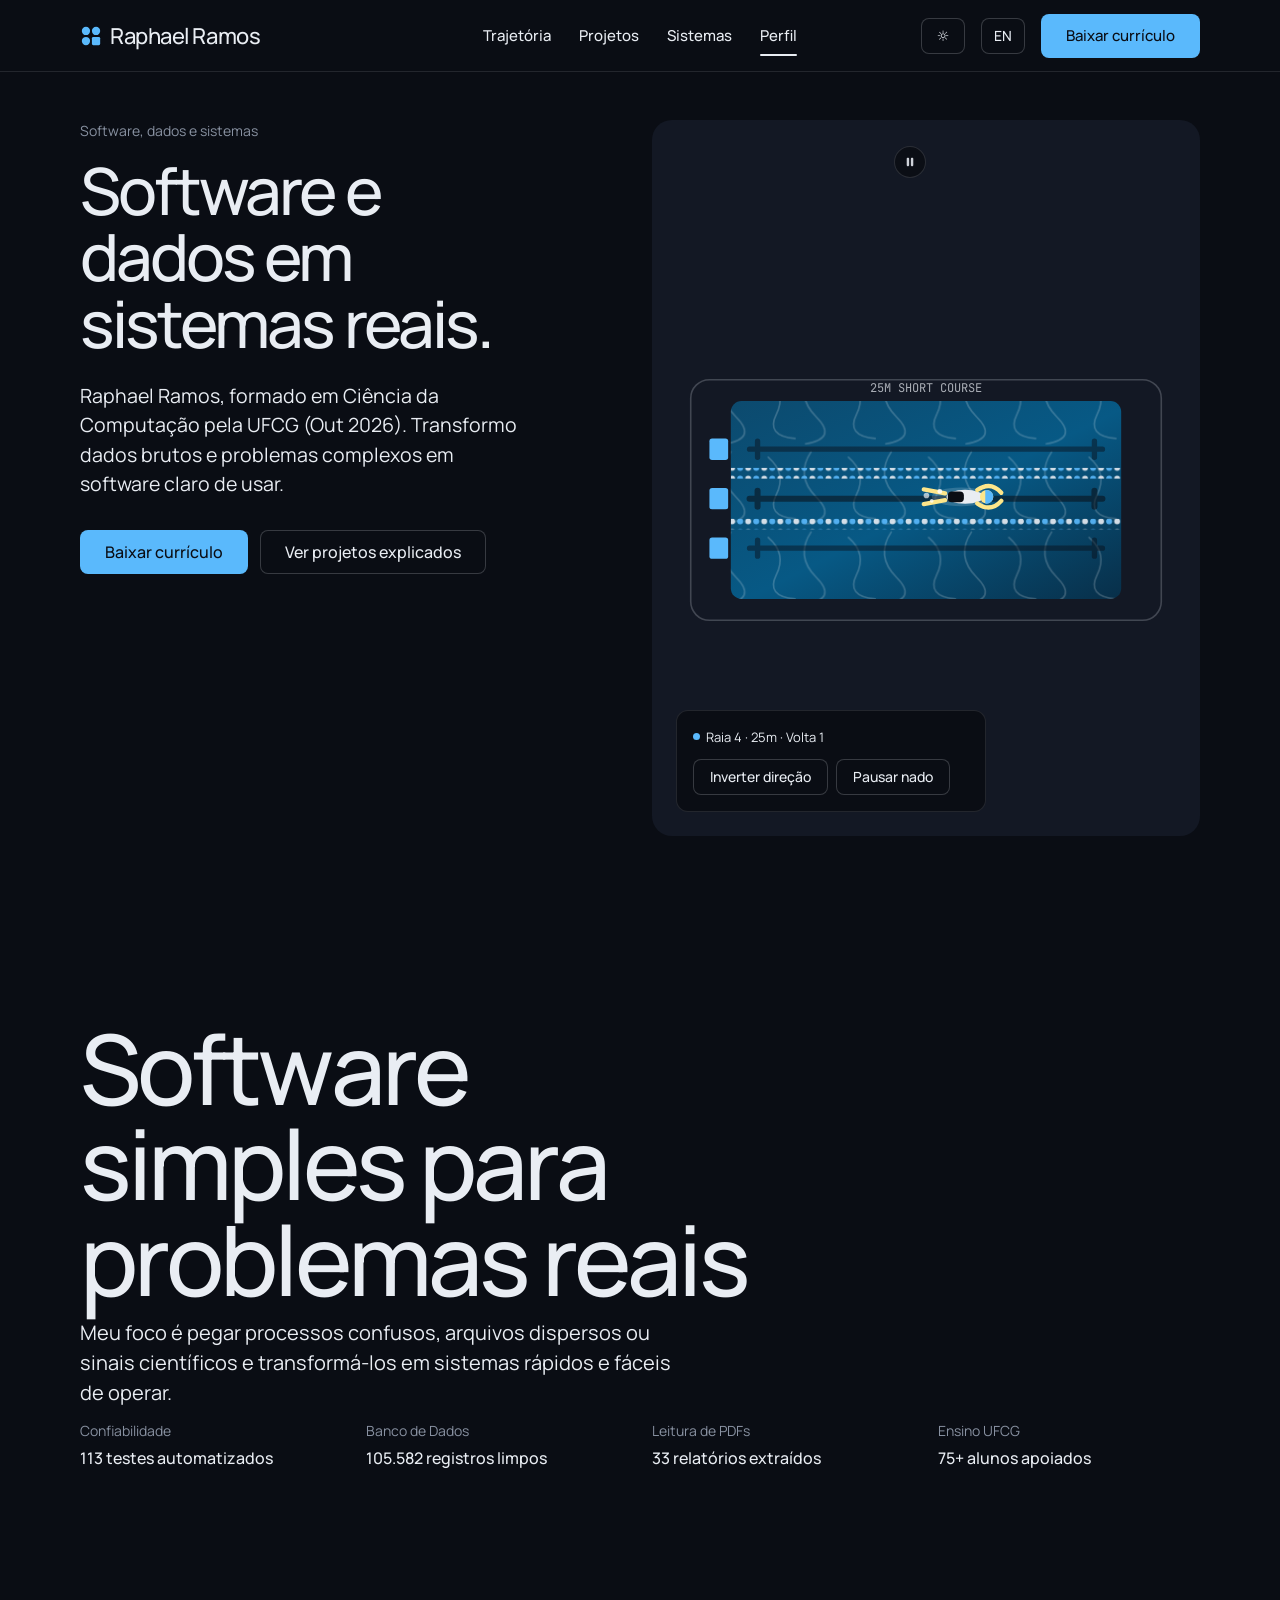
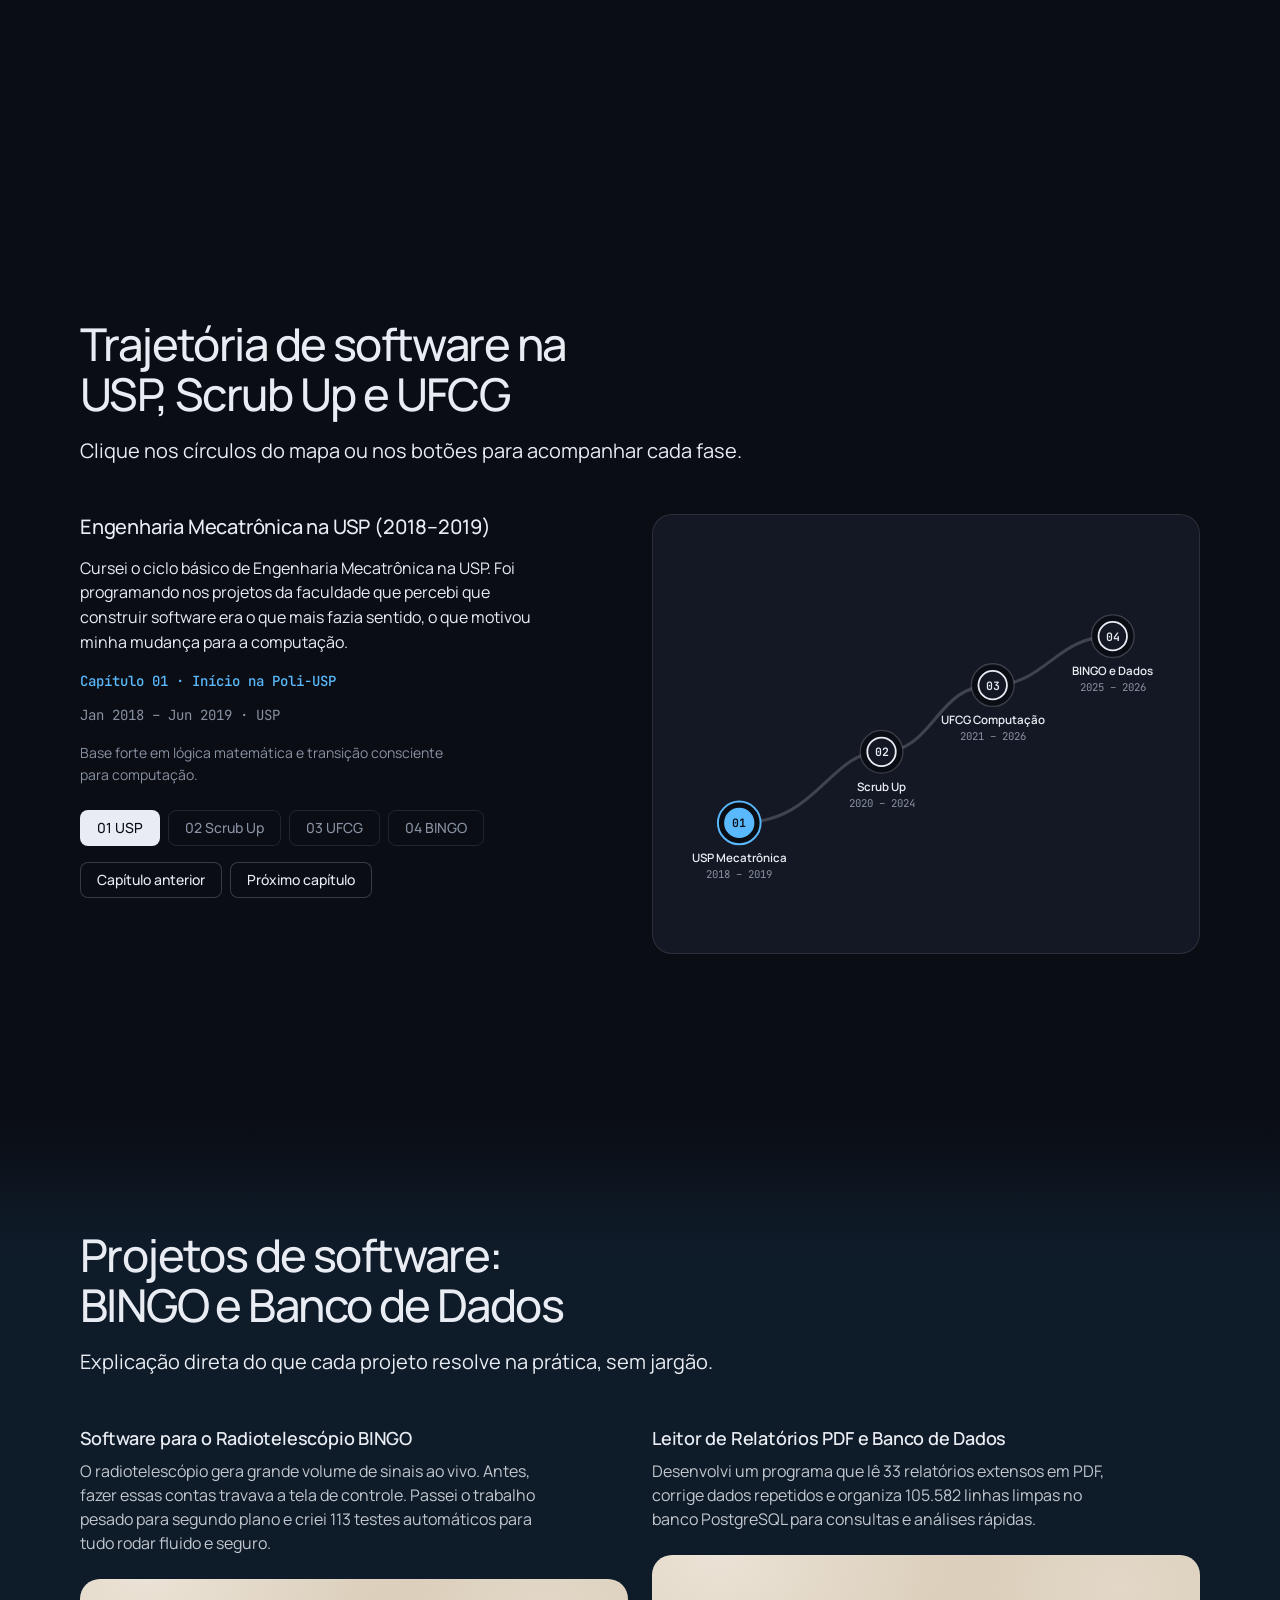
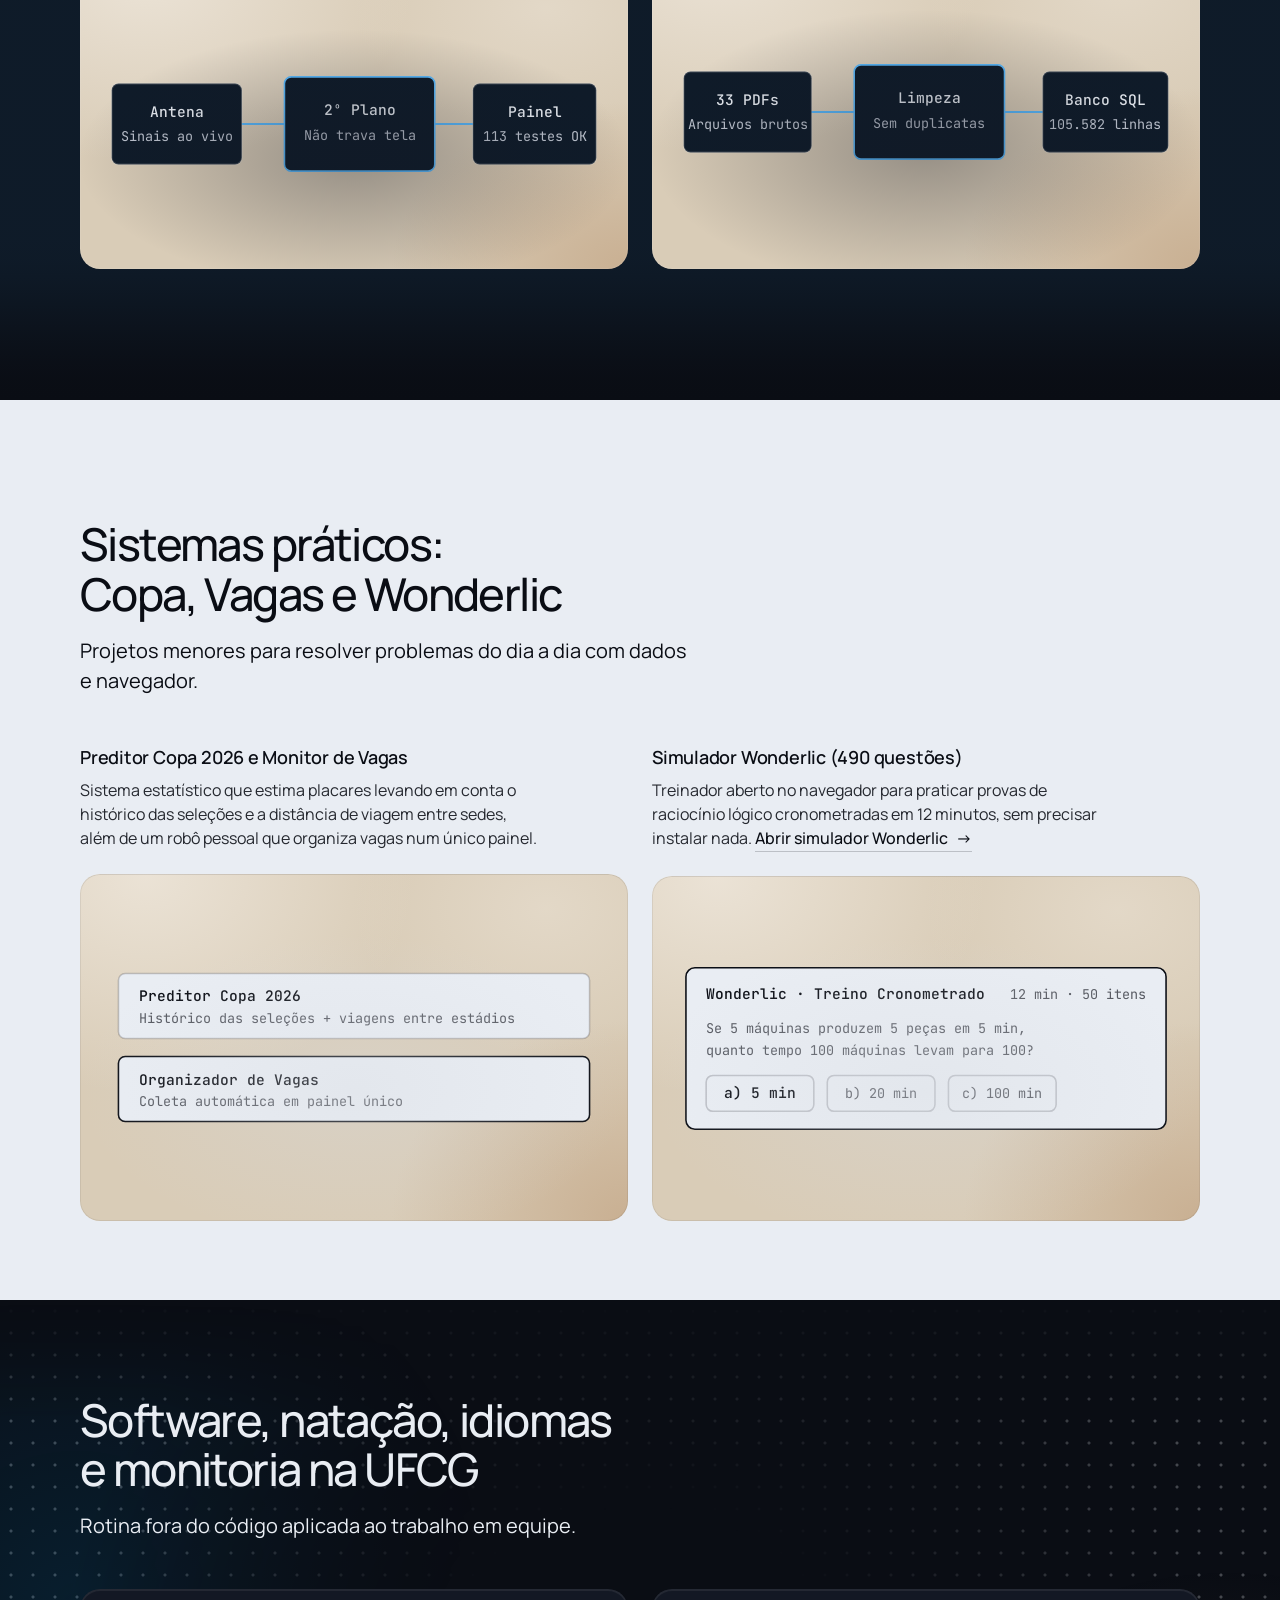
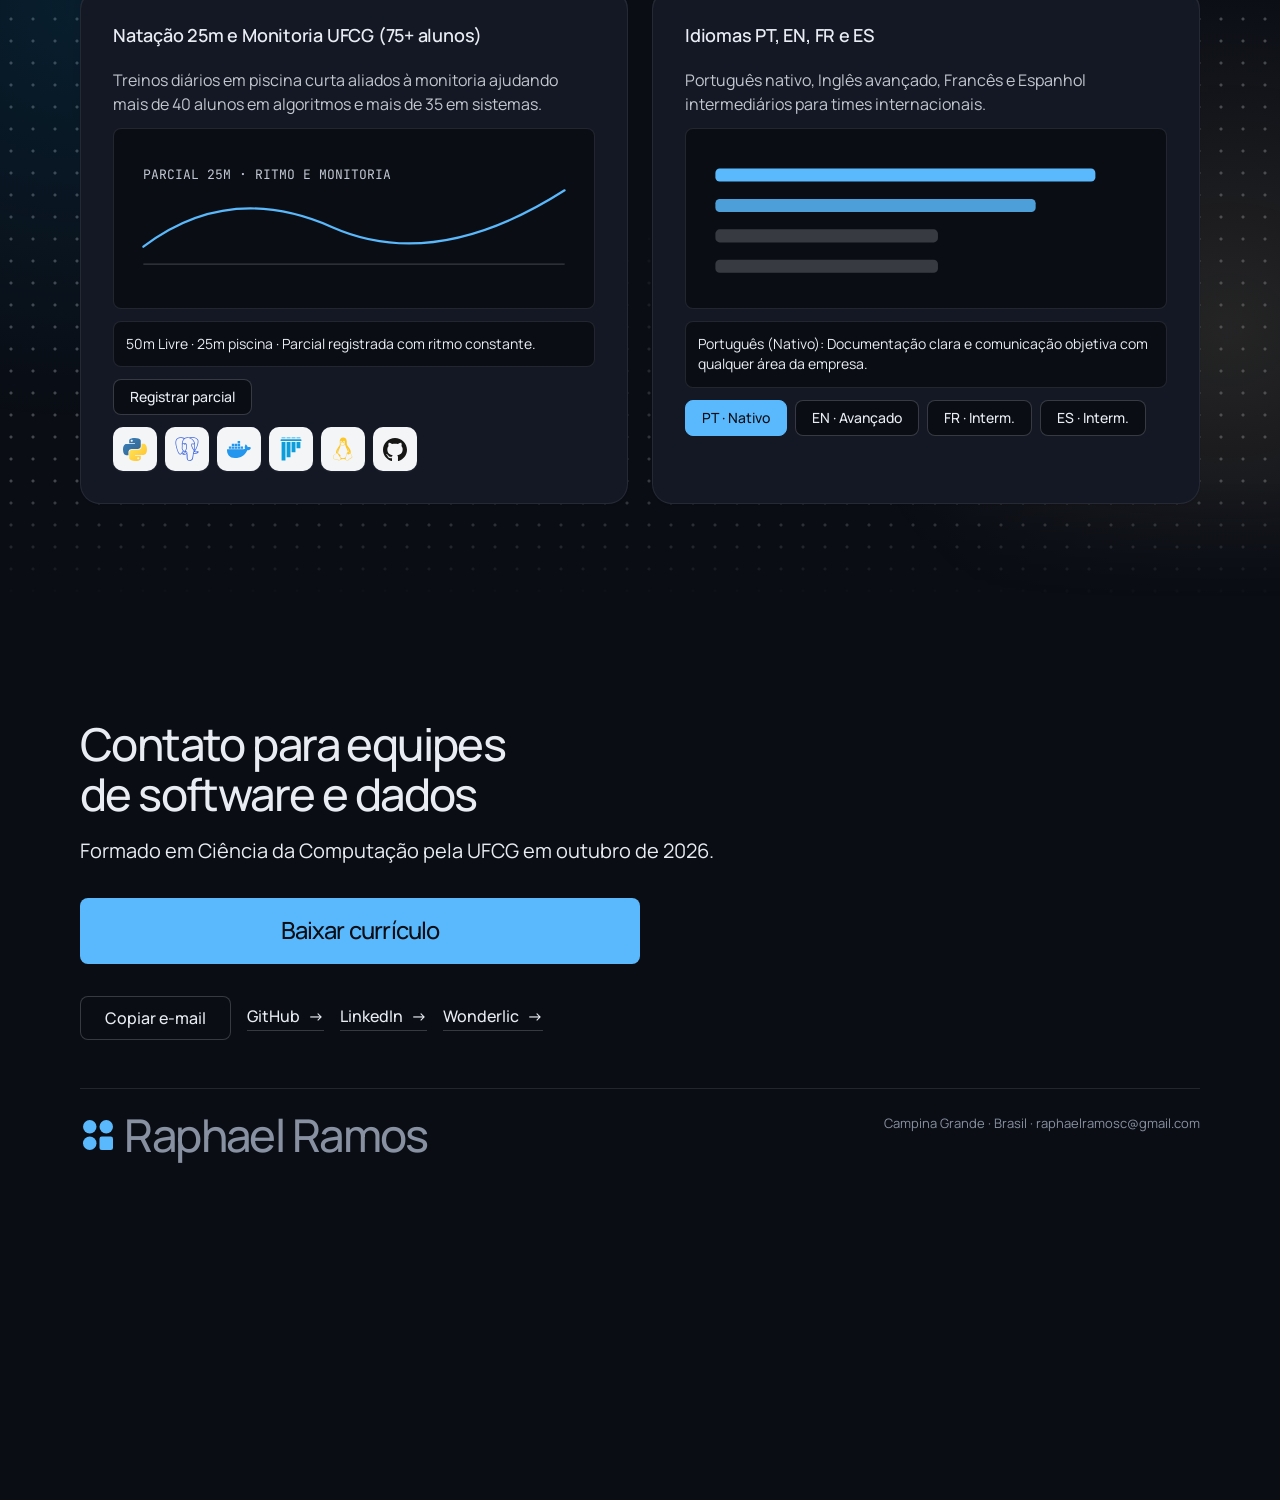
==== commit 5000fd48: "fix: interactive journey SVG clicks, accurate USP/UFCG copy and accessible explanations" ====
--- a/index.html
+++ b/index.html
@@ -6,15 +6,15 @@
   <meta name="site-kind" content="software">
   <meta name="page-type" content="software">
   <meta name="theme-color" content="#0a0d14">
-  <title>Raphael Ramos — Engenharia de Software, Dados e Telemetria</title>
-  <meta name="description" content="Portfólio de Raphael Ramos, Engenheiro de Computação pela UFCG com foco em Python, pipelines ETL em PostgreSQL, telemetria SDR e agentes de IA.">
-  <meta property="og:title" content="Raphael Ramos — Engenharia de Software e Dados">
-  <meta property="og:description" content="Sistemas distribuídos, telemetria RF, pipelines em PostgreSQL e agentes de IA em produção.">
+  <title>Raphael Ramos — Software, Dados e Sistemas Reais</title>
+  <meta name="description" content="Portfólio de Raphael Ramos, graduado em Ciência da Computação pela UFCG. Projetos em Python, PostgreSQL, software científico e dados explicados de forma clara.">
+  <meta property="og:title" content="Raphael Ramos — Software e Dados">
+  <meta property="og:description" content="Sistemas em Python e PostgreSQL, radiotelescópio BINGO e ferramentas práticas explicadas de forma acessível.">
   <meta property="og:type" content="website">
   <meta property="og:image" content="share.jpg">
   <meta name="twitter:card" content="summary_large_image">
-  <meta name="twitter:title" content="Raphael Ramos — Engenharia de Software e Dados">
-  <meta name="twitter:description" content="Sistemas distribuídos, telemetria RF, pipelines em PostgreSQL e agentes de IA em produção.">
+  <meta name="twitter:title" content="Raphael Ramos — Software e Dados">
+  <meta name="twitter:description" content="Sistemas em Python e PostgreSQL, radiotelescópio BINGO e ferramentas práticas explicadas de forma acessível.">
   <link rel="icon" href="assets/favicon.svg" type="image/svg+xml">
   <link rel="preconnect" href="https://fonts.googleapis.com">
   <link rel="preconnect" href="https://fonts.gstatic.com" crossorigin>
@@ -26,9 +26,7 @@
   <link rel="stylesheet" href="assets/layout/layout.css">
   <link rel="stylesheet" href="assets/icons/icon.css">
   <link rel="stylesheet" href="assets/ui/base.css">
-  <link rel="stylesheet" href="assets/ui/terminal-run/fragment.css">
-  <link rel="stylesheet" href="assets/diagrams/diagram.css">
-  <link rel="stylesheet" href="page.css?v=7">
+  <link rel="stylesheet" href="page.css?v=8">
   <style>
   :root {
     --p-bg: #0a0d14; --p-surface: #131824; --p-ink: #e9edf3; --p-muted: #8891a1;
@@ -70,8 +68,8 @@
       </a>
       <nav class="nav__links" aria-label="Navegação principal">
         <span class="nav__item"><a class="nav__link" href="#jornada" data-i18n="nav.journey">Trajetória</a></span>
-        <span class="nav__item"><a class="nav__link" href="#laboratorio" data-i18n="nav.lab">Simuladores</a></span>
         <span class="nav__item"><a class="nav__link" href="#projetos" data-i18n="nav.projects">Projetos</a></span>
+        <span class="nav__item"><a class="nav__link" href="#sistemas" data-i18n="nav.extras">Sistemas</a></span>
         <span class="nav__item"><a class="nav__link" href="#pessoal" data-i18n="nav.personal">Perfil</a></span>
       </nav>
       <div class="nav__actions">
@@ -88,8 +86,8 @@
     </div>
     <div class="nav__drawer" hidden>
       <a class="nav__link" href="#jornada" data-i18n="nav.journey">Trajetória</a>
-      <a class="nav__link" href="#laboratorio" data-i18n="nav.lab">Simuladores</a>
       <a class="nav__link" href="#projetos" data-i18n="nav.projects">Projetos</a>
+      <a class="nav__link" href="#sistemas" data-i18n="nav.extras">Sistemas</a>
       <a class="nav__link" href="#pessoal" data-i18n="nav.personal">Perfil</a>
       <div class="drawer-utils">
         <button type="button" class="nav__util-btn" id="themeToggleMobile" aria-label="Alternar tema">Tema</button>
@@ -108,13 +106,13 @@
         <div class="grid hero-text hero__grid">
           <div class="hero__text span-5">
             <div class="hero__kicker">
-              <span data-i18n="hero.cat">Engenharia de software, dados e telemetria</span>
-            </div>
-            <h1 data-i18n="hero.title">Sistemas distribuídos e dados em produção.</h1>
-            <p class="hero__lead" data-i18n="hero.lead">Raphael Ramos. Engenheiro de Computação pela UFCG com foco em Python, pipelines em PostgreSQL e agentes de IA.</p>
+              <span data-i18n="hero.cat">Software, dados e sistemas</span>
+            </div>
+            <h1 data-i18n="hero.title">Software e dados em sistemas reais.</h1>
+            <p class="hero__lead" data-i18n="hero.lead">Raphael Ramos, formado em Ciência da Computação pela UFCG (Out 2026). Transformo dados brutos e problemas complexos em software claro de usar.</p>
             <div class="btn-row">
               <a class="btn btn--primary js-cv-link" href="assets/Curriculo_Raphael_Ramos_PT.pdf" download data-i18n="hero.cta">Baixar currículo</a>
-              <a class="btn btn--secondary" href="#laboratorio" data-i18n="hero.alt">Explorar simuladores</a>
+              <a class="btn btn--secondary" href="#projetos" data-i18n="hero.alt">Ver projetos explicados</a>
             </div>
           </div>
 
@@ -200,13 +198,13 @@
     <!-- Dealt Moment 1: letters-assemble -->
     <section class="section" data-moment="letters-assemble" data-moment-opts='{"spread": 0.45}'>
       <div class="wrap">
-        <h2 class="mo-la__type">Sistemas em Python e PostgreSQL</h2>
-        <p class="mo-la__sub" data-i18n="stmt.sub">Da coleta de sinais de rádio em Python até pipelines deduplicados em PostgreSQL e agentes autônomos com contratos estruturados.</p>
+        <h2 class="mo-la__type">Software simples para problemas reais</h2>
+        <p class="mo-la__sub" data-i18n="stmt.sub">Meu foco é pegar processos confusos, arquivos dispersos ou sinais científicos e transformá-los em sistemas rápidos e fáceis de operar.</p>
         <dl class="hero__facts mo-la__facts">
-          <div><dt>Telemetria RF</dt><dd>113 testes em pytest</dd></div>
-          <div><dt>Banco PostgreSQL</dt><dd>105.582 registros ETL</dd></div>
-          <div><dt>Simulador lógico</dt><dd>490 questões estáticas</dd></div>
-          <div><dt>Monitoria UFCG</dt><dd>75+ alunos orientados</dd></div>
+          <div><dt>Confiabilidade</dt><dd>113 testes automatizados</dd></div>
+          <div><dt>Banco de Dados</dt><dd>105.582 registros limpos</dd></div>
+          <div><dt>Leitura de PDFs</dt><dd>33 relatórios extraídos</dd></div>
+          <div><dt>Ensino UFCG</dt><dd>75+ alunos apoiados</dd></div>
         </dl>
       </div>
     </section>
@@ -215,15 +213,19 @@
     <section class="section" id="jornada">
       <div class="wrap">
         <div class="section-head">
-          <h2 data-i18n="journey.title">Engenharia na USP, Scrub Up e UFCG</h2>
-          <p class="section-sub" data-i18n="journey.sub">Da USP à engenharia de software na UFCG e pesquisa aplicada.</p>
+          <h2 data-i18n="journey.title">Trajetória de software na USP, Scrub Up e UFCG</h2>
+          <p class="section-sub" data-i18n="journey.sub">Clique nos círculos do mapa ou nos botões para acompanhar cada fase.</p>
         </div>
 
         <div class="grid">
           <div class="span-5 story-detail">
-            <h3 id="storyDetailTitle">Economia e dados na USP (2018–2019)</h3>
-            <p class="story-detail-body" id="storyDetailBody">Formação inicial com modelagem quantitativa, estatística e microeconomia antes de migrar integralmente para Engenharia de Computação.</p>
-            <p class="story-takeaway" id="storyDetailTakeaway">Capítulo 01 · Base analítica aplicada a software.</p>
+            <h3 id="storyDetailTitle">Engenharia Mecatrônica na USP (2018–2019)</h3>
+            <p class="story-detail-body" id="storyDetailBody">Cursei o ciclo básico de Engenharia Mecatrônica na USP. Foi programando nos projetos da faculdade que percebi que construir software era o que mais fazia sentido, o que motivou minha mudança para a computação.</p>
+            <div class="story-detail-meta">
+              <span class="story-tag" id="storyDetailTag">Capítulo 01 · Início na Poli-USP</span>
+              <span class="story-period" id="storyDetailPeriod">Jan 2018 – Jun 2019 · USP</span>
+            </div>
+            <p class="story-takeaway" id="storyDetailTakeaway">Base forte em lógica matemática e transição consciente para computação.</p>
             <div class="tabs story-tabs" role="tablist" aria-label="Capítulos da trajetória">
               <button type="button" class="tab story-tab" role="tab" data-step="0" aria-selected="true">01 USP</button>
               <button type="button" class="tab story-tab" role="tab" data-step="1" aria-selected="false">02 Scrub Up</button>
@@ -237,15 +239,15 @@
           </div>
 
           <div class="frame story-frame span-6 start-7">
-            <svg class="story-path-svg" viewBox="0 0 560 360" role="img" aria-label="Mapa de evolução USP, Scrub Up, UFCG e BINGO">
+            <svg class="story-path-svg" viewBox="0 0 560 360" role="img" aria-label="Mapa interativo USP, Scrub Up, UFCG e BINGO">
               <path d="M70 280 C160 280, 170 200, 230 200 C290 200, 290 125, 355 125 C415 125, 425 70, 490 70" fill="none" stroke="var(--line-strong)" stroke-width="3.5" stroke-linecap="round"/>
-              <path id="storyActivePath" d="M70 280 C160 280, 170 200, 230 200 C290 200, 290 125, 355 125 C415 125, 425 70, 490 70" fill="none" stroke="var(--accent)" stroke-width="4" stroke-dasharray="760" stroke-dashoffset="760" stroke-linecap="round"/>
+              <path id="storyActivePath" d="M70 280 C160 280, 170 200, 230 200 C290 200, 290 125, 355 125 C415 125, 425 70, 490 70" fill="none" stroke="var(--accent)" stroke-width="4" stroke-linecap="round"/>
 
               <g class="story-node is-active" data-step="0">
                 <circle class="node-halo" cx="70" cy="280" r="24"/>
                 <circle class="node-core" cx="70" cy="280" r="16"/>
                 <text class="node-num" x="70" y="285" text-anchor="middle">01</text>
-                <text class="node-label" x="70" y="324" text-anchor="middle">USP Economia</text>
+                <text class="node-label" x="70" y="324" text-anchor="middle">USP Mecatrônica</text>
                 <text class="node-years" x="70" y="342" text-anchor="middle">2018 – 2019</text>
               </g>
 
@@ -261,7 +263,7 @@
                 <circle class="node-halo" cx="355" cy="125" r="24"/>
                 <circle class="node-core" cx="355" cy="125" r="16"/>
                 <text class="node-num" x="355" y="130" text-anchor="middle">03</text>
-                <text class="node-label" x="355" y="169" text-anchor="middle">UFCG Engenharia</text>
+                <text class="node-label" x="355" y="169" text-anchor="middle">UFCG Computação</text>
                 <text class="node-years" x="355" y="187" text-anchor="middle">2021 – 2026</text>
               </g>
 
@@ -278,287 +280,125 @@
       </div>
     </section>
 
-    <!-- Section 4: Tabs-Tour Interactive Labs -->
-    <section class="section" id="laboratorio">
-      <div class="wrap">
-        <div class="section-head">
-          <h2 data-i18n="lab.title">Simuladores de engenharia em tempo real</h2>
-          <p class="section-sub" data-i18n="lab.sub">Telemetria, grafos de agentes, predição estatística e roteamento em rede.</p>
-        </div>
-
-        <div class="tabs-tour">
-          <div class="tabs" role="tablist" aria-label="Simuladores interativos">
-            <button type="button" class="tab" role="tab" id="tab-1" aria-selected="true" aria-controls="panel-1 screen-1" data-i18n="lab.tab1">BINGO SDR</button>
-            <button type="button" class="tab" role="tab" id="tab-2" aria-selected="false" aria-controls="panel-2 screen-2" data-i18n="lab.tab2">LangGraph</button>
-            <button type="button" class="tab" role="tab" id="tab-3" aria-selected="false" aria-controls="panel-3 screen-3" data-i18n="lab.tab3">Copa 2026</button>
-            <button type="button" class="tab" role="tab" id="tab-4" aria-selected="false" aria-controls="panel-4 screen-4" data-i18n="lab.tab4">Malha RIP</button>
-          </div>
-
-          <div class="grid">
-            <div class="span-5">
-              <div class="lab-tabpanel" id="panel-1" role="tabpanel" aria-labelledby="tab-1">
-                <h3 data-i18n="lab.p1_title">Analisador de telemetria BINGO SDR</h3>
-                <p data-i18n="lab.p1_desc">Workers assíncronos por sessão isolam processamento de sinal e exclusividade de hardware, validados por 113 testes em pytest.</p>
-              </div>
-              <div class="lab-tabpanel" id="panel-2" role="tabpanel" aria-labelledby="tab-2" hidden>
-                <h3 data-i18n="lab.p2_title">Agente de software LangGraph</h3>
-                <p data-i18n="lab.p2_desc">Grafo de estados em Python com esquemas Pydantic tipados, validação estrutural e execução segura de plano de recuperação.</p>
-              </div>
-              <div class="lab-tabpanel" id="panel-3" role="tabpanel" aria-labelledby="tab-3" hidden>
-                <h3 data-i18n="lab.p3_title">Preditor Dixon-Coles Copa 2026</h3>
-                <p data-i18n="lab.p3_desc">Matriz bivariada de placares com ponderação temporal, Pi-Ratings dinâmicos e penalidade por deslocamento Haversine.</p>
-              </div>
-              <div class="lab-tabpanel" id="panel-4" role="tabpanel" aria-labelledby="tab-4" hidden>
-                <h3 data-i18n="lab.p4_title">Malha RIP R1 a R12 com Split Horizon</h3>
-                <p data-i18n="lab.p4_desc">Simule falha em qualquer enlace clicando na aresta e acompanhe o recálculo imediato da melhor rota.</p>
-              </div>
-            </div>
-
-            <div class="frame lab-frame span-6 start-7">
-              <!-- Screen 1: BINGO SDR -->
-              <div class="lab-screen" id="screen-1">
-                <div class="instrument-hud">
-                  <div class="hud-cell"><span class="hud-label">CENTER</span><span class="hud-val">1420.4 MHz</span></div>
-                  <div class="hud-cell"><span class="hud-label">PEAK</span><span class="hud-val" id="hudPeak">1420.5 MHz</span></div>
-                  <div class="hud-cell"><span class="hud-label">SNR</span><span class="hud-val" id="hudSnr">+24.1 dB</span></div>
-                  <div class="hud-cell"><span class="hud-label">STATUS</span><span class="hud-val" id="hudState">NOMINAL</span></div>
-                </div>
-                <div class="canvas-box">
-                  <span class="crosshair-readout" id="crosshairReadout">1420.40 MHz · -72.0 dBm</span>
-                  <canvas id="spectrumCanvas" aria-label="Analisador espectral SDR"></canvas>
-                </div>
-                <div class="canvas-box">
-                  <canvas id="waterfallCanvas" aria-label="Cachoeira temporal de espectro"></canvas>
-                </div>
-                <div class="lab-toolbar">
-                  <div class="btn-group">
-                    <button type="button" class="btn btn--sm btn--secondary" id="btnInjectRfi" aria-pressed="false" data-i18n="lab.rfi">Injetar RFI</button>
-                    <button type="button" class="btn btn--sm btn--secondary" id="btnSonarSound" aria-pressed="false" data-i18n="lab.sound">Ouvir espectro</button>
-                  </div>
-                </div>
-              </div>
-
-              <!-- Screen 2: LangGraph Chaos -->
-              <div class="lab-screen" id="screen-2" hidden>
-                <svg class="sandbox-svg" viewBox="0 0 540 190" role="img" aria-label="Simulador de roteamento de agente em grafos">
-                  <path class="lg-edge" d="M112 95 H156"/>
-                  <path class="lg-edge" d="M250 95 L288 58"/>
-                  <path class="lg-edge edge-fallback" d="M250 95 L288 140"/>
-                  <path class="lg-edge" d="M392 58 L422 95"/>
-                  <path class="lg-edge edge-fallback" d="M392 140 L422 95"/>
-
-                  <g class="lg-node" id="lgN1"><rect class="lg-box" x="28" y="72" width="84" height="46" rx="8"/><text class="lg-text" x="70" y="100" text-anchor="middle">Input</text></g>
-                  <g class="lg-node" id="lgN2"><rect class="lg-box" x="156" y="72" width="94" height="46" rx="8"/><text class="lg-text" x="203" y="100" text-anchor="middle">Pydantic</text></g>
-                  <g class="lg-node" id="lgN3"><rect class="lg-box" x="288" y="35" width="104" height="46" rx="8"/><text class="lg-text" x="340" y="63" text-anchor="middle">Worker</text></g>
-                  <g class="lg-node" id="lgN4"><rect class="lg-box" x="288" y="117" width="104" height="46" rx="8"/><text class="lg-text" x="340" y="145" text-anchor="middle">Fallback</text></g>
-                  <g class="lg-node" id="lgN5"><rect class="lg-box" x="422" y="72" width="90" height="46" rx="8"/><text class="lg-text" x="467" y="100" text-anchor="middle">Saída</text></g>
-
-                  <circle class="lg-packet" id="lgPacket" cx="72" cy="95" r="7"/>
-                </svg>
-                <div class="sandbox-log" id="lgTraceLog">Selecione um cenário abaixo para acompanhar o grafo de execução e fallback.</div>
-                <div class="lab-toolbar">
-                  <div class="btn-group">
-                    <button type="button" class="btn btn--sm btn--secondary" data-chaos="ok" data-i18n="lab.chaos_ok">Executar nominal</button>
-                    <button type="button" class="btn btn--sm btn--secondary" data-chaos="retry" data-i18n="lab.chaos_retry">Simular falha leve</button>
-                    <button type="button" class="btn btn--sm btn--secondary" data-chaos="block" data-i18n="lab.chaos_block">Simular falha crítica</button>
-                  </div>
-                </div>
-              </div>
-
-              <!-- Screen 3: Copa 2026 Dixon-Coles -->
-              <div class="lab-screen" id="screen-3" hidden>
-                <div class="copa-controls">
-                  <div class="select-pair">
-                    <label class="field-lbl">Seleção A
-                      <select class="clean-select" id="teamA">
-                        <option value="BRA" selected>Brasil</option>
-                        <option value="ARG">Argentina</option>
-                        <option value="FRA">França</option>
-                        <option value="ESP">Espanha</option>
-                      </select>
-                    </label>
-                    <label class="field-lbl">Seleção B
-                      <select class="clean-select" id="teamB">
-                        <option value="ARG" selected>Argentina</option>
-                        <option value="BRA">Brasil</option>
-                        <option value="ENG">Inglaterra</option>
-                        <option value="GER">Alemanha</option>
-                      </select>
-                    </label>
-                  </div>
-                  <label class="slider-lbl">
-                    <span class="slider-row"><span>Deslocamento aéreo B</span><span id="travelDistVal">0 km</span></span>
-                    <input type="range" id="travelDist" min="0" max="9000" step="500" value="1500">
-                  </label>
-                  <div class="outcome-bar">
-                    <div class="bar-a" id="barWinA" style="width:38%"></div>
-                    <div class="bar-d" id="barDraw" style="width:28%"></div>
-                    <div class="bar-b" id="barWinB" style="width:34%"></div>
-                  </div>
-                  <div class="hud-val" id="copaProbSummary">Brasil vs Argentina</div>
-                </div>
-                <div class="copa-heatmap" id="copaHeatmap" aria-label="Matriz de probabilidades por placar"></div>
-              </div>
-
-              <!-- Screen 4: Malha RIP R1..R12 -->
-              <div class="lab-screen" id="screen-4" hidden>
-                <svg class="sandbox-svg" viewBox="0 0 540 200" role="img" aria-label="Topologia RIP R1 a R12">
-                  <line class="rip-edge" data-u="R1" data-v="R2" x1="56" y1="100" x2="146" y2="50"/>
-                  <line class="rip-edge" data-u="R1" data-v="R3" x1="56" y1="100" x2="146" y2="150"/>
-                  <line class="rip-edge" data-u="R2" data-v="R3" x1="146" y1="50" x2="146" y2="150"/>
-                  <line class="rip-edge" data-u="R2" data-v="R5" x1="146" y1="50" x2="256" y2="50"/>
-                  <line class="rip-edge" data-u="R3" data-v="R6" x1="146" y1="150" x2="256" y2="150"/>
-                  <line class="rip-edge" data-u="R5" data-v="R6" x1="256" y1="50" x2="256" y2="150"/>
-                  <line class="rip-edge" data-u="R5" data-v="R9" x1="256" y1="50" x2="366" y2="50"/>
-                  <line class="rip-edge" data-u="R6" data-v="R10" x1="256" y1="150" x2="366" y2="150"/>
-                  <line class="rip-edge" data-u="R9" data-v="R10" x1="366" y1="50" x2="366" y2="150"/>
-                  <line class="rip-edge" data-u="R9" data-v="R12" x1="366" y1="50" x2="474" y2="100"/>
-                  <line class="rip-edge" data-u="R10" data-v="R12" x1="366" y1="150" x2="474" y2="100"/>
-
-                  <g class="rip-router is-endpoint"><circle cx="56" cy="100" r="18"/><text x="56" y="105" text-anchor="middle">R1</text></g>
-                  <g class="rip-router"><circle cx="146" cy="50" r="18"/><text x="146" y="55" text-anchor="middle">R2</text></g>
-                  <g class="rip-router"><circle cx="146" cy="150" r="18"/><text x="146" y="155" text-anchor="middle">R3</text></g>
-                  <g class="rip-router"><circle cx="256" cy="50" r="18"/><text x="256" y="55" text-anchor="middle">R5</text></g>
-                  <g class="rip-router"><circle cx="256" cy="150" r="18"/><text x="256" y="155" text-anchor="middle">R6</text></g>
-                  <g class="rip-router"><circle cx="366" cy="50" r="18"/><text x="366" y="55" text-anchor="middle">R9</text></g>
-                  <g class="rip-router"><circle cx="366" cy="150" r="18"/><text x="366" y="155" text-anchor="middle">R10</text></g>
-                  <g class="rip-router is-endpoint"><circle cx="474" cy="100" r="18"/><text x="474" y="105" text-anchor="middle">R12</text></g>
-                </svg>
-                <div class="sandbox-log" id="ripPathLog">Clique sobre qualquer enlace para simular rompimento de fibra.</div>
-                <div class="lab-toolbar">
-                  <button type="button" class="btn btn--sm btn--secondary" id="btnResetRip" data-i18n="lab.rip_reset">Restaurar enlaces</button>
-                </div>
-              </div>
-            </div>
-          </div>
-        </div>
-      </div>
-    </section>
-
-    <!-- Section 5: Projects Grid (bg-dusk) -->
+    <!-- Section 4: Projects explained plainly (bg-dusk) -->
     <section class="section bg-dusk" id="projetos">
       <div class="wrap">
         <div class="section-head">
-          <h2 data-i18n="proj.title">Arquitetura BINGO e ETL em PostgreSQL</h2>
-          <p class="section-sub" data-i18n="proj.sub">Repositórios públicos construídos em Python, PostgreSQL, Docker e FastAPI.</p>
+          <h2 data-i18n="proj.title">Projetos de software: BINGO e Banco de Dados</h2>
+          <p class="section-sub" data-i18n="proj.sub">Explicação direta do que cada projeto resolve na prática, sem jargão.</p>
         </div>
 
         <div class="grid">
           <article class="card card--open span-6">
-            <h3 data-i18n="proj.c1_title">BINGO-PB · Telemetria SDR</h3>
-            <p data-i18n="proj.c1_desc">Receptor WebSDR em arquitetura limpa com HDF5, Skyfield e 113 testes automatizados em pytest.</p>
+            <h3 data-i18n="proj.c1_title">Software para o Radiotelescópio BINGO</h3>
+            <p data-i18n="proj.c1_desc">O radiotelescópio gera grande volume de sinais ao vivo. Antes, fazer essas contas travava a tela de controle. Passei o trabalho pesado para segundo plano e criei 113 testes automáticos para tudo rodar fluido e seguro.</p>
             <div class="panel">
-              <svg class="schema-svg" viewBox="0 0 460 180" role="img" aria-label="Execução pytest BINGO-PB rfstream">
-                <rect class="schema-box schema-box--accent" x="16" y="16" width="428" height="148" rx="8"/>
-                <circle cx="36" cy="36" r="4" fill="var(--accent)"/>
-                <circle cx="50" cy="36" r="4" fill="var(--line-strong)"/>
-                <circle cx="64" cy="36" r="4" fill="var(--line-strong)"/>
-                <text class="schema-sub" x="84" y="40">pytest — rfstream</text>
-                <text class="schema-label" x="34" y="72">$ pytest -q</text>
-                <text class="schema-sub" x="34" y="96">....................... 113 passed</text>
-                <text class="schema-sub" x="34" y="120">Session isolation: LOCKED_PER_WORKER</text>
-                <text class="schema-sub" x="34" y="144">Storage: HDF5 + Skyfield ephemerides</text>
+              <svg class="schema-svg" viewBox="0 0 460 180" role="img" aria-label="Fluxo simples do projeto BINGO sem travamentos">
+                <path class="schema-wire" d="M130 90 H168 M302 90 H336"/>
+                <rect class="schema-box" x="14" y="54" width="116" height="72" rx="6"/>
+                <text class="schema-label" x="72" y="84" text-anchor="middle">Antena</text>
+                <text class="schema-sub" x="72" y="105" text-anchor="middle">Sinais ao vivo</text>
+
+                <rect class="schema-box schema-box--accent" x="168" y="48" width="134" height="84" rx="6"/>
+                <text class="schema-label" x="235" y="82" text-anchor="middle">2º Plano</text>
+                <text class="schema-sub" x="235" y="104" text-anchor="middle">Não trava tela</text>
+
+                <rect class="schema-box" x="336" y="54" width="110" height="72" rx="6"/>
+                <text class="schema-label" x="391" y="84" text-anchor="middle">Painel</text>
+                <text class="schema-sub" x="391" y="105" text-anchor="middle">113 testes OK</text>
               </svg>
             </div>
           </article>
 
           <article class="card card--open span-6">
-            <h3 data-i18n="proj.c2_title">Pipeline ETL em PostgreSQL</h3>
-            <p data-i18n="proj.c2_desc">Extração de 33 relatórios em PDF e deduplicação em 105.582 registros via SQLAlchemy com suíte Scikit-Learn.</p>
+            <h3 data-i18n="proj.c2_title">Leitor de Relatórios PDF e Banco de Dados</h3>
+            <p data-i18n="proj.c2_desc">Desenvolvi um programa que lê 33 relatórios extensos em PDF, corrige dados repetidos e organiza 105.582 linhas limpas no banco PostgreSQL para consultas e análises rápidas.</p>
             <div class="panel">
-              <svg class="schema-svg" viewBox="0 0 480 180" role="img" aria-label="Diagrama ETL 33 PDFs para PostgreSQL">
-                <path class="schema-wire" d="M118 52 H178 M118 128 H178 M148 52 V128 M178 90 H218 M342 90 H374"/>
-                <rect class="schema-box" x="18" y="28" width="100" height="48" rx="6"/>
-                <text class="schema-label" x="68" y="48" text-anchor="middle">33 PDFs</text>
-                <text class="schema-sub" x="68" y="65" text-anchor="middle">Ingestão</text>
-
-                <rect class="schema-box" x="18" y="104" width="100" height="48" rx="6"/>
-                <text class="schema-label" x="68" y="124" text-anchor="middle">Pandas</text>
-                <text class="schema-sub" x="68" y="141" text-anchor="middle">Limpeza</text>
-
-                <rect class="schema-box schema-box--accent" x="218" y="54" width="124" height="72" rx="6"/>
-                <text class="schema-label" x="280" y="84" text-anchor="middle">PostgreSQL</text>
-                <text class="schema-sub" x="280" y="105" text-anchor="middle">105.582 linhas</text>
-
-                <rect class="schema-box" x="374" y="54" width="88" height="72" rx="6"/>
-                <text class="schema-label" x="418" y="84" text-anchor="middle">pytest</text>
-                <text class="schema-sub" x="418" y="105" text-anchor="middle">Schema</text>
-              </svg>
-            </div>
-          </article>
-        </div>
-      </div>
-    </section>
-
-    <!-- Section 6: Dealt Moment 2 (iris-opens on ground-inverse) -->
-    <section class="section ground-inverse" data-moment="iris-opens" data-moment-opts='{"from": "surface"}'>
+              <svg class="schema-svg" viewBox="0 0 460 180" role="img" aria-label="Leitura automática de 33 PDFs para PostgreSQL">
+                <path class="schema-wire" d="M128 90 H166 M300 90 H334"/>
+                <rect class="schema-box" x="14" y="54" width="114" height="72" rx="6"/>
+                <text class="schema-label" x="71" y="84" text-anchor="middle">33 PDFs</text>
+                <text class="schema-sub" x="71" y="105" text-anchor="middle">Arquivos brutos</text>
+
+                <rect class="schema-box schema-box--accent" x="166" y="48" width="134" height="84" rx="6"/>
+                <text class="schema-label" x="233" y="82" text-anchor="middle">Limpeza</text>
+                <text class="schema-sub" x="233" y="104" text-anchor="middle">Sem duplicatas</text>
+
+                <rect class="schema-box" x="334" y="54" width="112" height="72" rx="6"/>
+                <text class="schema-label" x="390" y="84" text-anchor="middle">Banco SQL</text>
+                <text class="schema-sub" x="390" y="105" text-anchor="middle">105.582 linhas</text>
+              </svg>
+            </div>
+          </article>
+        </div>
+      </div>
+    </section>
+
+    <!-- Section 5: Applied systems & Wonderlic (iris-opens on ground-inverse) -->
+    <section class="section ground-inverse" id="sistemas" data-moment="iris-opens" data-moment-opts='{"from": "surface"}'>
       <div class="wrap">
         <div class="section-head">
-          <h2 data-i18n="proj.iris_title">Engenharia de software LangGraph e Wonderlic</h2>
-          <p class="section-sub" data-i18n="proj.iris_desc">Orquestração de tarefas em StateGraph com saída validada em Pydantic e fallback determinístico em cada etapa.</p>
+          <h2 data-i18n="ext.title">Sistemas práticos: Copa, Vagas e Wonderlic</h2>
+          <p class="section-sub" data-i18n="ext.sub">Projetos menores para resolver problemas do dia a dia com dados e navegador.</p>
         </div>
 
         <div class="grid">
           <article class="card card--open span-6">
-            <h3>Agente de software LangGraph</h3>
-            <p>Orquestração em grafos de estados com recuperação determinística, validação em Pydantic e testes isolados em pytest. <a class="link" href="https://github.com/Raphacramos/minecraft-agente-llm" target="_blank" rel="noopener">Ver código no GitHub</a></p>
+            <h3 data-i18n="ext.c1_title">Preditor Copa 2026 e Monitor de Vagas</h3>
+            <p data-i18n="ext.c1_desc">Sistema estatístico que estima placares levando em conta o histórico das seleções e a distância de viagem entre sedes, além de um robô pessoal que organiza vagas num único painel.</p>
             <div class="panel">
-              <svg class="schema-svg" viewBox="0 0 460 180" role="img" aria-label="Arquitetura LangGraph com fallback determinístico">
-                <path class="schema-wire" d="M110 90 H164 M264 90 L306 50 M264 90 L306 130"/>
-                <rect class="schema-box" x="16" y="64" width="94" height="52" rx="6"/>
-                <text class="schema-label" x="63" y="94" text-anchor="middle">Payload</text>
-                <rect class="schema-box schema-box--accent" x="164" y="54" width="100" height="72" rx="6"/>
-                <text class="schema-label" x="214" y="84" text-anchor="middle">Pydantic</text>
-                <text class="schema-sub" x="214" y="104" text-anchor="middle">Contrato</text>
-                <rect class="schema-box" x="306" y="24" width="124" height="52" rx="6"/>
-                <text class="schema-label" x="368" y="54" text-anchor="middle">StateGraph</text>
-                <rect class="schema-box" x="306" y="104" width="124" height="52" rx="6"/>
-                <text class="schema-label" x="368" y="134" text-anchor="middle">Fallback</text>
+              <svg class="schema-svg" viewBox="0 0 460 180" role="img" aria-label="Resumo visual do Preditor Copa 2026 e Monitor de Vagas">
+                <rect class="schema-box" x="20" y="24" width="420" height="58" rx="6"/>
+                <text class="schema-label" x="38" y="49">Preditor Copa 2026</text>
+                <text class="schema-sub" x="38" y="68">Histórico das seleções + viagens entre estádios</text>
+
+                <rect class="schema-box schema-box--accent" x="20" y="98" width="420" height="58" rx="6"/>
+                <text class="schema-label" x="38" y="123">Organizador de Vagas</text>
+                <text class="schema-sub" x="38" y="142">Coleta automática em painel único</text>
               </svg>
             </div>
           </article>
 
           <article class="card card--open span-6">
-            <h3 data-i18n="proj.c5_title">Simulador Wonderlic (490 questões)</h3>
-            <p><span data-i18n="proj.c5_desc">Banco interativo com 490 questões cronometradas sem dependências externas.</span> <a class="link" href="wonderlic/" data-i18n="proj.iris_cta">Abrir simulador Wonderlic</a></p>
+            <h3 data-i18n="ext.c2_title">Simulador Wonderlic (490 questões)</h3>
+            <p><span data-i18n="ext.c2_desc">Treinador aberto no navegador para praticar provas de raciocínio lógico cronometradas em 12 minutos, sem precisar instalar nada.</span> <a class="link" href="wonderlic/" data-i18n="ext.c2_cta">Abrir simulador Wonderlic</a></p>
             <div class="panel">
               <svg class="schema-svg" viewBox="0 0 460 180" role="img" aria-label="Simulador Wonderlic 490 questões">
-                <rect class="schema-box schema-box--accent" x="16" y="14" width="428" height="152" rx="8"/>
-                <text class="schema-label" x="34" y="42">Wonderlic · Questão 14 / 50</text>
-                <text class="schema-sub" x="350" y="42">11m:42s</text>
-                <text class="schema-sub" x="34" y="70">Se 5 máquinas produzem 5 peças em 5 min,</text>
-                <text class="schema-sub" x="34" y="90">quantos min levam 100 máquinas (100 peças)?</text>
-                <rect class="schema-box" x="34" y="108" width="90" height="32" rx="6"/>
-                <text class="schema-label" x="79" y="128" text-anchor="middle">a) 5 min</text>
-                <rect class="schema-box" x="136" y="108" width="94" height="32" rx="6"/>
-                <text class="schema-sub" x="183" y="128" text-anchor="middle">b) 20 min</text>
-                <rect class="schema-box" x="242" y="108" width="94" height="32" rx="6"/>
-                <text class="schema-sub" x="289" y="128" text-anchor="middle">c) 50 min</text>
-                <text class="schema-sub" x="34" y="156">Extras: Preditor Copa 2026 · Prospector SQLite</text>
-              </svg>
-            </div>
-          </article>
-        </div>
-      </div>
-    </section>
-
-    <!-- Section 7: Personal & Teaching (bg-dots) -->
+                <rect class="schema-box schema-box--accent" x="16" y="18" width="428" height="144" rx="8"/>
+                <text class="schema-label" x="34" y="46">Wonderlic · Treino Cronometrado</text>
+                <text class="schema-sub" x="426" y="46" text-anchor="end">12 min · 50 itens</text>
+                <text class="schema-sub" x="34" y="76">Se 5 máquinas produzem 5 peças em 5 min,</text>
+                <text class="schema-sub" x="34" y="96">quanto tempo 100 máquinas levam para 100?</text>
+                <rect class="schema-box" x="34" y="114" width="96" height="32" rx="6"/>
+                <text class="schema-label" x="82" y="134" text-anchor="middle">a) 5 min</text>
+                <rect class="schema-box" x="142" y="114" width="96" height="32" rx="6"/>
+                <text class="schema-sub" x="190" y="134" text-anchor="middle">b) 20 min</text>
+                <rect class="schema-box" x="250" y="114" width="96" height="32" rx="6"/>
+                <text class="schema-sub" x="298" y="134" text-anchor="middle">c) 100 min</text>
+              </svg>
+            </div>
+          </article>
+        </div>
+      </div>
+    </section>
+
+    <!-- Section 6: Personal & Teaching (bg-dots) -->
     <section class="section bg-dots" id="pessoal">
       <div class="wrap">
         <div class="section-head">
-          <h2 data-i18n="pers.title">Engenharia, natação, idiomas e monitoria UFCG</h2>
-          <p class="section-sub" data-i18n="pers.sub">Rotina fora do terminal aplicada à engenharia colaborativa.</p>
+          <h2 data-i18n="pers.title">Software, natação, idiomas e monitoria na UFCG</h2>
+          <p class="section-sub" data-i18n="pers.sub">Rotina fora do código aplicada ao trabalho em equipe.</p>
         </div>
 
         <div class="grid">
           <article class="card personal-card span-6 m-nolift">
             <h3 data-i18n="pers.swim_title">Natação 25m e Monitoria UFCG (75+ alunos)</h3>
-            <p data-i18n="pers.swim_desc">Treinos diários em piscina curta aliados à monitoria de ATAL (40+ alunos) e ADSI (35+ alunos) na UFCG.</p>
+            <p data-i18n="pers.swim_desc">Treinos diários em piscina curta aliados à monitoria ajudando mais de 40 alunos em algoritmos e mais de 35 em sistemas.</p>
             <div class="personal-chart">
               <svg class="schema-svg" viewBox="0 0 420 120" role="img" aria-label="Curva de ritmo em treinos de 25 metros">
                 <path class="schema-wire" d="M16 86 Q95 26 190 68 T404 34"/>
                 <line x1="16" y1="102" x2="404" y2="102" stroke="var(--line-strong)" stroke-width="1"/>
-                <text class="schema-sub" x="16" y="24">PARCIAL 25M · ATAL &amp; ADSI</text>
+                <text class="schema-sub" x="16" y="24">PARCIAL 25M · RITMO E MONITORIA</text>
               </svg>
             </div>
             <div class="personal-quote" id="swimMoodDisplay">50m Livre · 25m piscina · Parcial registrada com ritmo constante.</div>
@@ -586,7 +426,7 @@
                 <rect x="16" y="98" width="205" height="12" rx="4" fill="var(--line-strong)"/>
               </svg>
             </div>
-            <div class="personal-quote" id="passportQuote">Português (Nativo): Documentação técnica e revisão de arquitetura em português.</div>
+            <div class="personal-quote" id="passportQuote">Português (Nativo): Documentação clara e comunicação objetiva com qualquer área da empresa.</div>
             <div class="stamp-group">
               <button type="button" class="btn btn--sm btn--secondary stamp-btn is-active" data-lang="pt" aria-pressed="true">PT · Nativo</button>
               <button type="button" class="btn btn--sm btn--secondary stamp-btn" data-lang="en" aria-pressed="false">EN · Avançado</button>
@@ -603,8 +443,8 @@
     <div class="wrap">
       <div class="closing__cta close--type">
         <div class="section-head">
-          <h2 data-i18n="close.title">Contato para equipes de engenharia e dados</h2>
-          <p class="section-sub" data-i18n="close.sub">Graduado em Engenharia de Computação pela UFCG em outubro de 2026.</p>
+          <h2 data-i18n="close.title">Contato para equipes de software e dados</h2>
+          <p class="section-sub" data-i18n="close.sub">Formado em Ciência da Computação pela UFCG em outubro de 2026.</p>
         </div>
         <a class="btn btn--xl btn--primary js-cv-link" href="assets/Curriculo_Raphael_Ramos_PT.pdf" download data-i18n="close.cta">Baixar currículo</a>
         <div class="closing__actions">
@@ -618,7 +458,7 @@
       <div class="closing__links">
         <div class="footer__legal">
           <span class="footer__mark"><span class="mark" data-mark="dots" aria-hidden="true"></span>Raphael Ramos</span>
-          <span>Campina Grande · Brasil · raphacramos@gmail.com</span>
+          <span>Campina Grande · Brasil · raphaelramosc@gmail.com</span>
         </div>
       </div>
     </div>
@@ -627,6 +467,6 @@
   <script type="module" src="assets/system.js"></script>
   <script type="module" src="assets/motion/motion.js"></script>
   <script type="module" src="assets/layout/layout.js"></script>
-  <script type="module" src="app.js?v=7"></script>
+  <script type="module" src="app.js?v=8"></script>
 </body>
 </html>
--- a/page.css
+++ b/page.css
@@ -259,11 +259,13 @@
   transition: stroke-dashoffset 0.55s cubic-bezier(0.22, 1, 0.36, 1);
 }
 
-.story-node .node-halo { fill: var(--bg); stroke: var(--line-strong); stroke-width: 1.5; }
-.story-node .node-core { fill: var(--surface); stroke: var(--ink); stroke-width: 2; }
+.story-node { cursor: pointer; }
+.story-node .node-halo { fill: var(--bg); stroke: var(--line-strong); stroke-width: 1.5; transition: stroke 0.25s ease, stroke-width 0.25s ease; }
+.story-node .node-core { fill: var(--surface); stroke: var(--ink); stroke-width: 2; transition: fill 0.25s ease, stroke 0.25s ease; }
 .story-node .node-num { font-family: var(--font-mono); font-size: 13px; font-weight: 600; fill: var(--ink); }
 .story-node .node-label { font-family: var(--font-text); font-size: 13px; font-weight: 600; fill: var(--ink); }
 .story-node .node-years { font-family: var(--font-mono); font-size: 12px; fill: var(--muted); }
+.story-node:hover .node-halo,
 .story-node.is-active .node-halo { stroke: var(--accent); stroke-width: 2.2; }
 .story-node.is-active .node-core { fill: var(--accent); stroke: var(--accent); }
 .story-node.is-active .node-num { fill: var(--accent-ink); }
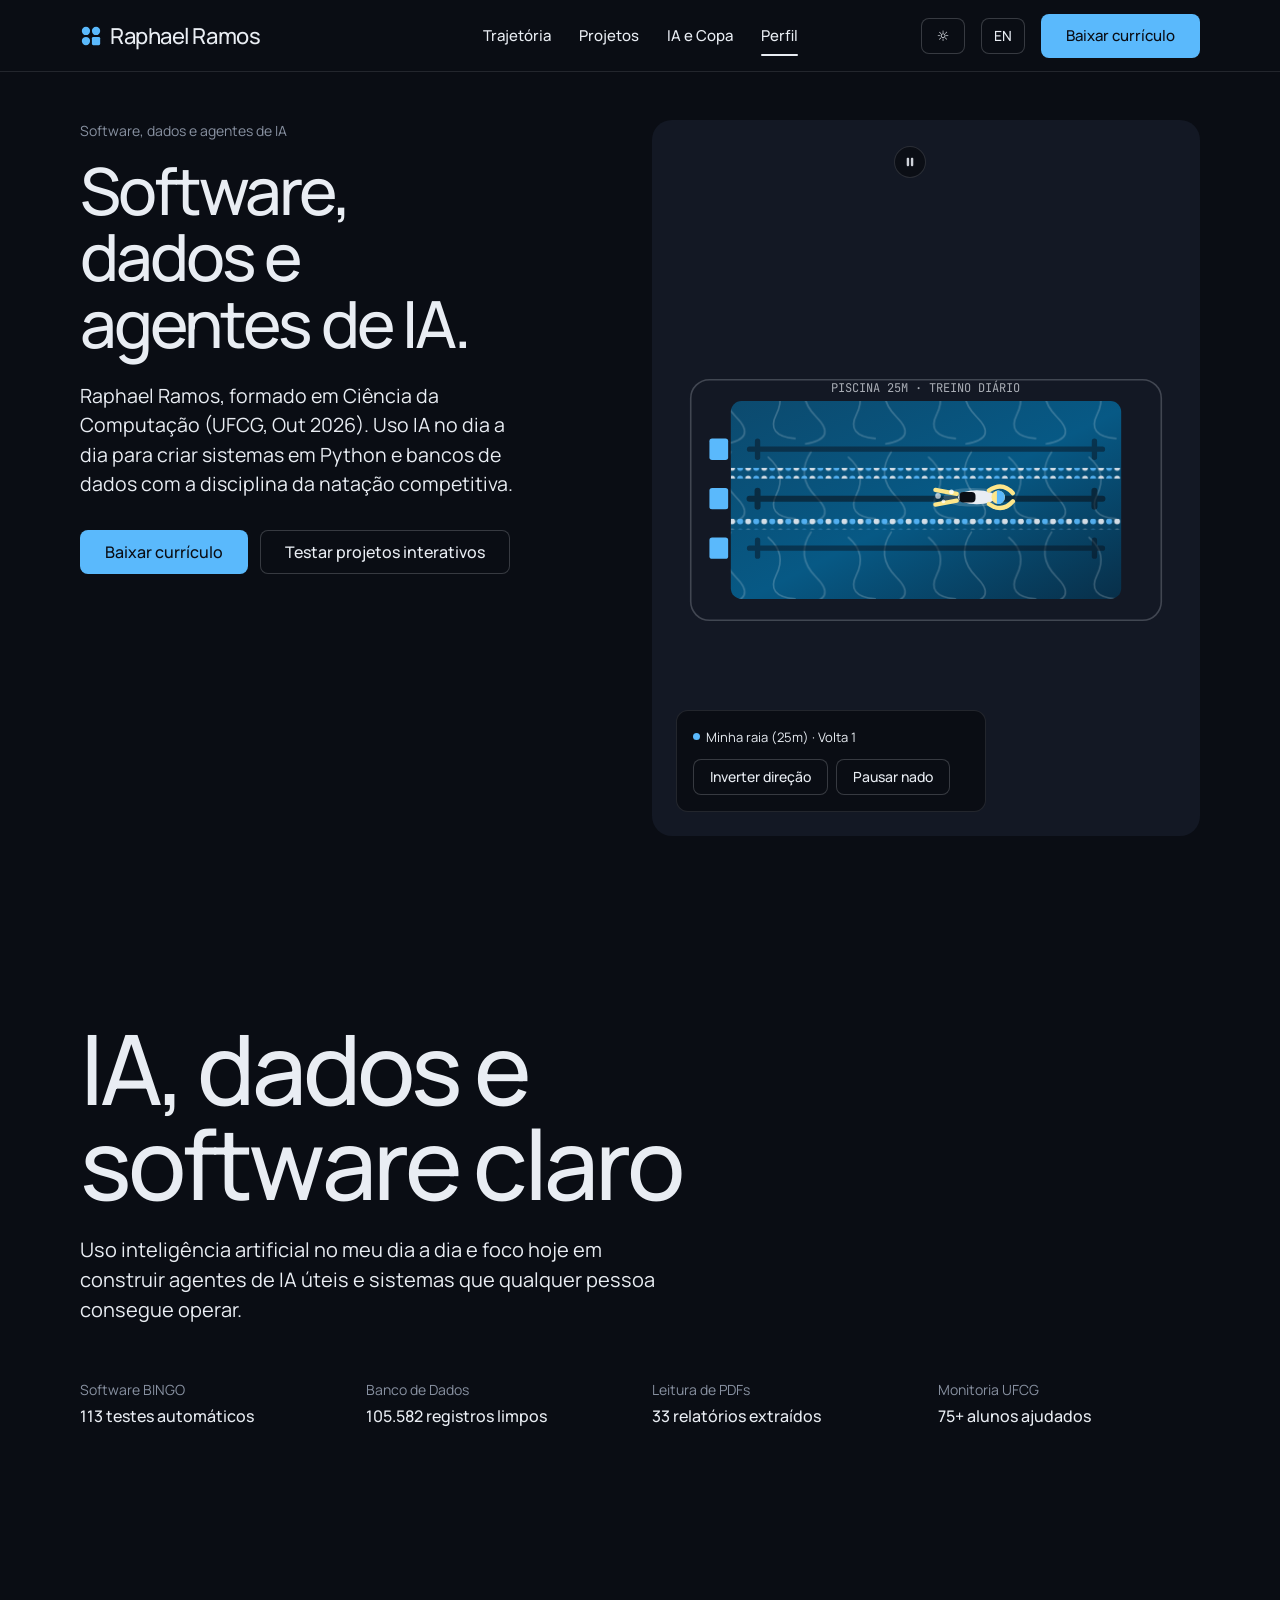
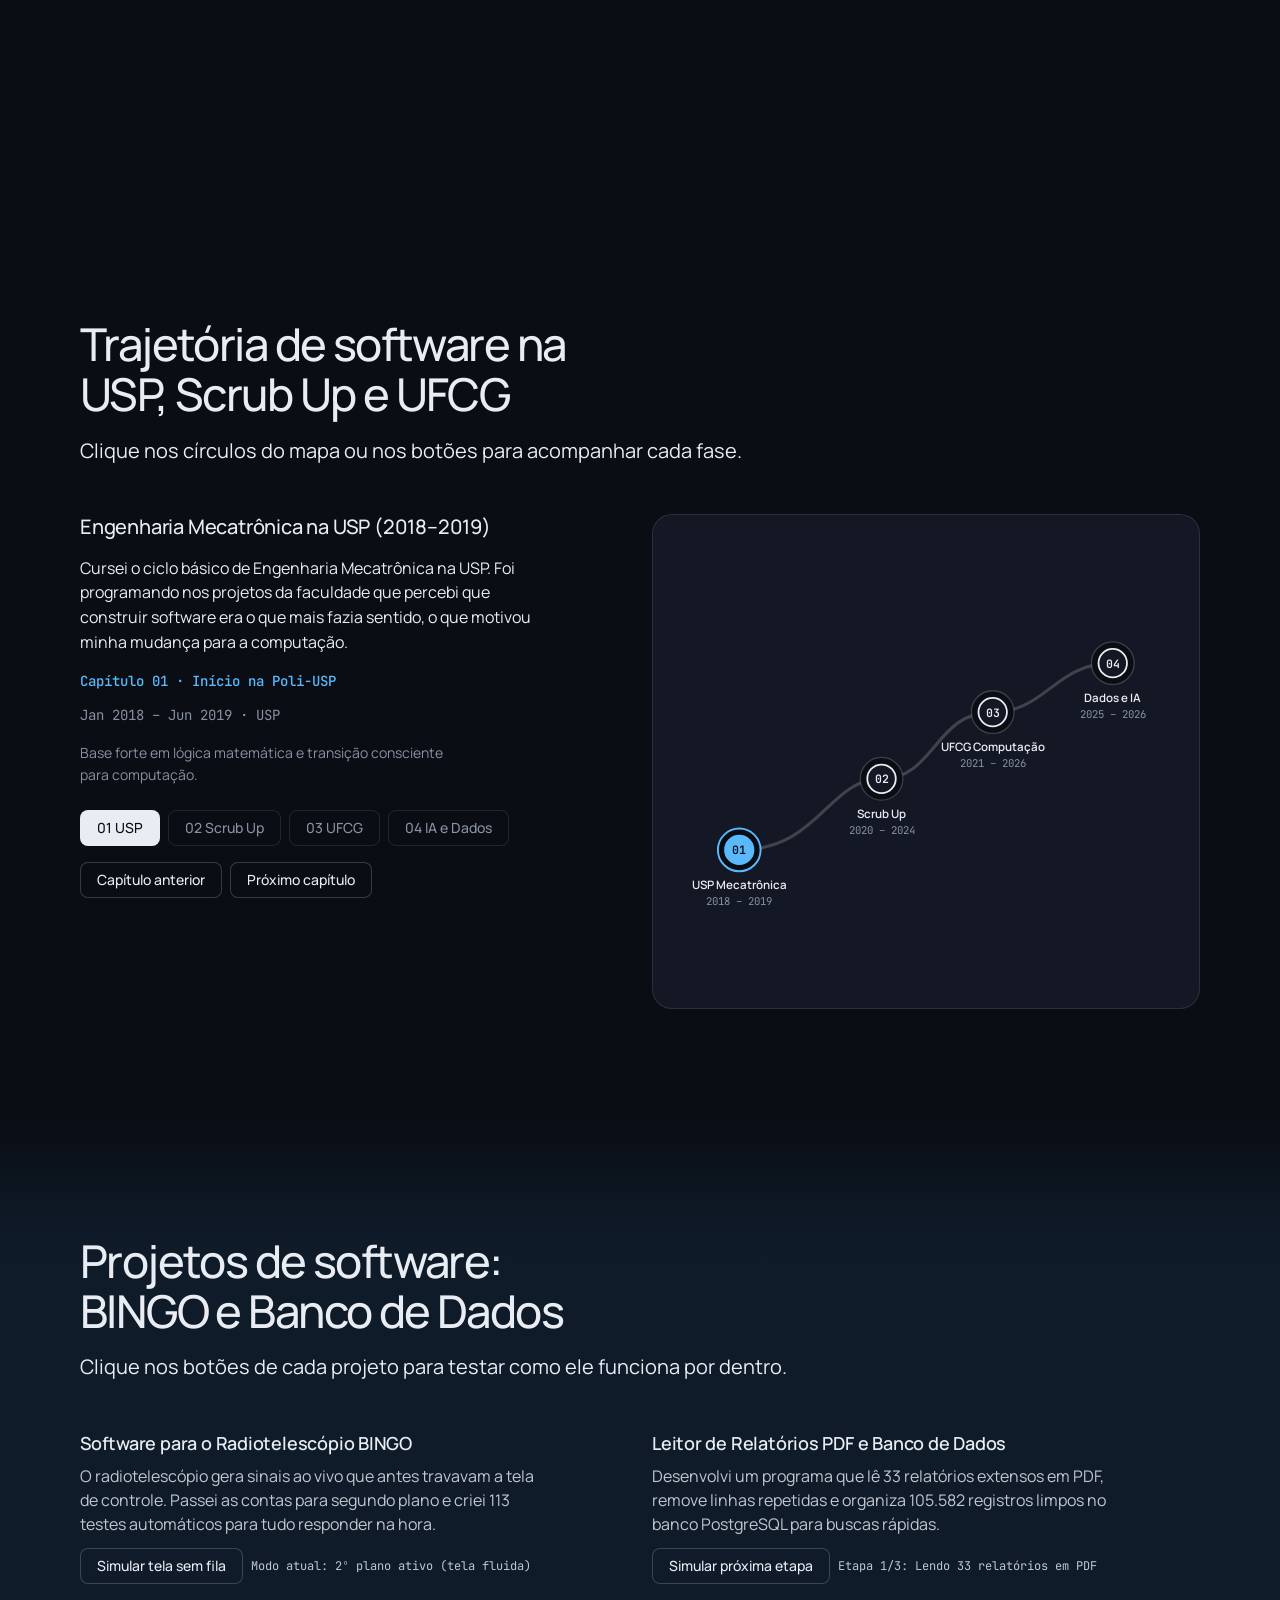
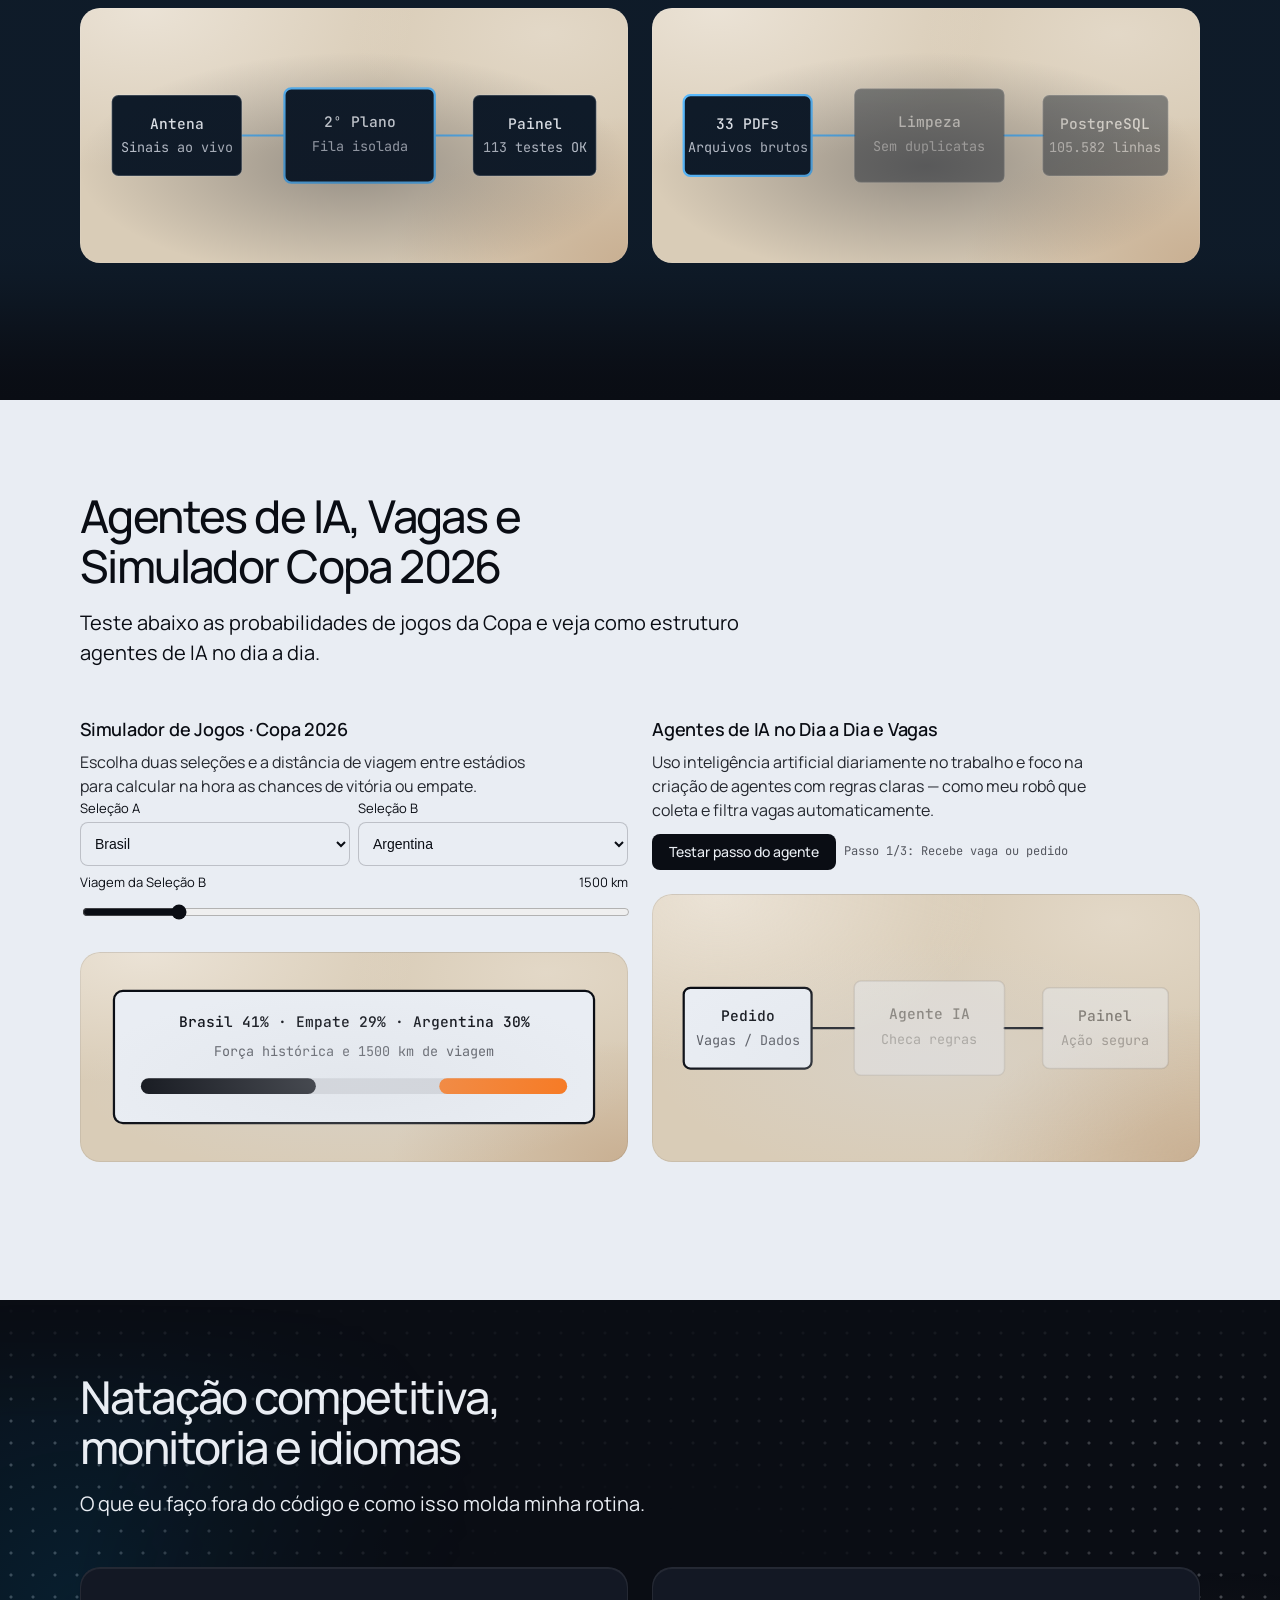
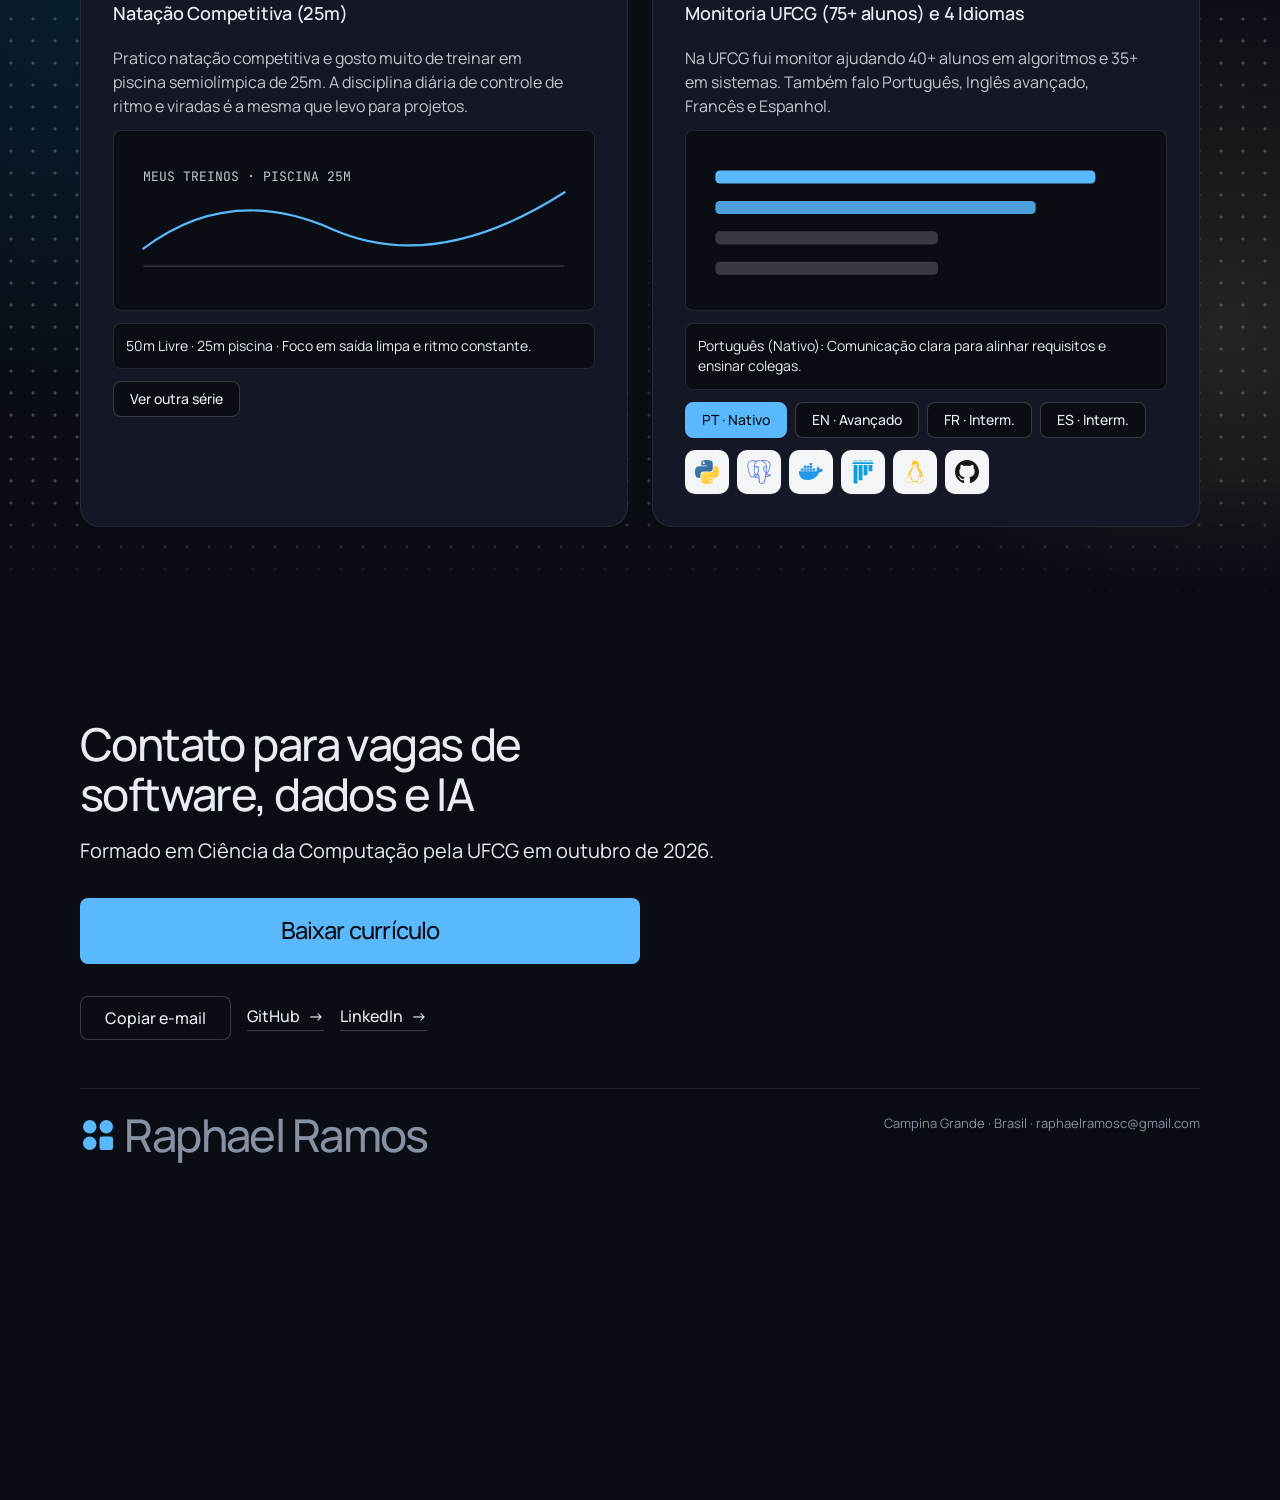
==== commit d4c2c678: "Refine interactive cards, remove Wonderlic, clarify swimming & AI focus" ====
--- a/index.html
+++ b/index.html
@@ -6,15 +6,15 @@
   <meta name="site-kind" content="software">
   <meta name="page-type" content="software">
   <meta name="theme-color" content="#0a0d14">
-  <title>Raphael Ramos — Software, Dados e Sistemas Reais</title>
-  <meta name="description" content="Portfólio de Raphael Ramos, graduado em Ciência da Computação pela UFCG. Projetos em Python, PostgreSQL, software científico e dados explicados de forma clara.">
-  <meta property="og:title" content="Raphael Ramos — Software e Dados">
-  <meta property="og:description" content="Sistemas em Python e PostgreSQL, radiotelescópio BINGO e ferramentas práticas explicadas de forma acessível.">
+  <title>Raphael Ramos — Software, Dados e Agentes de IA</title>
+  <meta name="description" content="Portfólio de Raphael Ramos, graduado em Ciência da Computação pela UFCG. Projetos em Python, PostgreSQL, automação e agentes de IA explicados de forma clara.">
+  <meta property="og:title" content="Raphael Ramos — Software, Dados e Agentes de IA">
+  <meta property="og:description" content="Sistemas em Python e PostgreSQL, radiotelescópio BINGO e agentes de IA explicados na prática.">
   <meta property="og:type" content="website">
   <meta property="og:image" content="share.jpg">
   <meta name="twitter:card" content="summary_large_image">
-  <meta name="twitter:title" content="Raphael Ramos — Software e Dados">
-  <meta name="twitter:description" content="Sistemas em Python e PostgreSQL, radiotelescópio BINGO e ferramentas práticas explicadas de forma acessível.">
+  <meta name="twitter:title" content="Raphael Ramos — Software, Dados e Agentes de IA">
+  <meta name="twitter:description" content="Sistemas em Python e PostgreSQL, radiotelescópio BINGO e agentes de IA explicados na prática.">
   <link rel="icon" href="assets/favicon.svg" type="image/svg+xml">
   <link rel="preconnect" href="https://fonts.googleapis.com">
   <link rel="preconnect" href="https://fonts.gstatic.com" crossorigin>
@@ -26,7 +26,7 @@
   <link rel="stylesheet" href="assets/layout/layout.css">
   <link rel="stylesheet" href="assets/icons/icon.css">
   <link rel="stylesheet" href="assets/ui/base.css">
-  <link rel="stylesheet" href="page.css?v=8">
+  <link rel="stylesheet" href="page.css?v=9">
   <style>
   :root {
     --p-bg: #0a0d14; --p-surface: #131824; --p-ink: #e9edf3; --p-muted: #8891a1;
@@ -69,7 +69,7 @@
       <nav class="nav__links" aria-label="Navegação principal">
         <span class="nav__item"><a class="nav__link" href="#jornada" data-i18n="nav.journey">Trajetória</a></span>
         <span class="nav__item"><a class="nav__link" href="#projetos" data-i18n="nav.projects">Projetos</a></span>
-        <span class="nav__item"><a class="nav__link" href="#sistemas" data-i18n="nav.extras">Sistemas</a></span>
+        <span class="nav__item"><a class="nav__link" href="#sistemas" data-i18n="nav.extras">IA e Copa</a></span>
         <span class="nav__item"><a class="nav__link" href="#pessoal" data-i18n="nav.personal">Perfil</a></span>
       </nav>
       <div class="nav__actions">
@@ -87,7 +87,7 @@
     <div class="nav__drawer" hidden>
       <a class="nav__link" href="#jornada" data-i18n="nav.journey">Trajetória</a>
       <a class="nav__link" href="#projetos" data-i18n="nav.projects">Projetos</a>
-      <a class="nav__link" href="#sistemas" data-i18n="nav.extras">Sistemas</a>
+      <a class="nav__link" href="#sistemas" data-i18n="nav.extras">IA e Copa</a>
       <a class="nav__link" href="#pessoal" data-i18n="nav.personal">Perfil</a>
       <div class="drawer-utils">
         <button type="button" class="nav__util-btn" id="themeToggleMobile" aria-label="Alternar tema">Tema</button>
@@ -106,19 +106,19 @@
         <div class="grid hero-text hero__grid">
           <div class="hero__text span-5">
             <div class="hero__kicker">
-              <span data-i18n="hero.cat">Software, dados e sistemas</span>
-            </div>
-            <h1 data-i18n="hero.title">Software e dados em sistemas reais.</h1>
-            <p class="hero__lead" data-i18n="hero.lead">Raphael Ramos, formado em Ciência da Computação pela UFCG (Out 2026). Transformo dados brutos e problemas complexos em software claro de usar.</p>
+              <span data-i18n="hero.cat">Software, dados e agentes de IA</span>
+            </div>
+            <h1 data-i18n="hero.title">Software, dados e agentes de IA.</h1>
+            <p class="hero__lead" data-i18n="hero.lead">Raphael Ramos, formado em Ciência da Computação (UFCG, Out 2026). Uso IA no dia a dia para criar sistemas em Python e bancos de dados com a disciplina da natação competitiva.</p>
             <div class="btn-row">
               <a class="btn btn--primary js-cv-link" href="assets/Curriculo_Raphael_Ramos_PT.pdf" download data-i18n="hero.cta">Baixar currículo</a>
-              <a class="btn btn--secondary" href="#projetos" data-i18n="hero.alt">Ver projetos explicados</a>
+              <a class="btn btn--secondary" href="#projetos" data-i18n="hero.alt">Testar projetos interativos</a>
             </div>
           </div>
 
           <div class="hero__media hero__media--split pool-stage span-6 start-7" id="heroPoolFrame">
             <div class="frame__fx" data-fx="gradient-mesh" data-fx-seed="17"></div>
-            <svg class="pool-svg" id="heroPoolSvg" viewBox="0 0 380 200" role="img" aria-label="Piscina semiolímpica interativa de 25 metros">
+            <svg class="pool-svg" id="heroPoolSvg" viewBox="0 0 380 200" role="img" aria-label="Piscina semiolímpica interativa representando minha prática de natação competitiva">
               <defs>
                 <linearGradient id="poolWaterGrad" x1="0" y1="0" x2="1" y2="1">
                   <stop offset="0%" class="pool-stop-1" />
@@ -178,12 +178,12 @@
               <rect x="28" y="54" width="14" height="16" rx="2" fill="#5ab9fc"/>
               <rect x="28" y="91" width="14" height="16" rx="2" fill="#5ab9fc"/>
               <rect x="28" y="128" width="14" height="16" rx="2" fill="#5ab9fc"/>
-              <text x="190" y="19" text-anchor="middle" fill="currentColor" opacity="0.7" font-size="9" font-family="var(--font-mono)">25M SHORT COURSE</text>
+              <text x="190" y="19" text-anchor="middle" fill="currentColor" opacity="0.7" font-size="9" font-family="var(--font-mono)">PISCINA 25M · TREINO DIÁRIO</text>
             </svg>
 
             <div class="ly-float pool-float">
               <div class="ly-float__row">
-                <span class="ly-live" id="poolStatusText">Raia 4 · 25m · Volta 1</span>
+                <span class="ly-live" id="poolStatusText">Minha raia (25m) · Volta 1</span>
               </div>
               <div class="pool-float__actions">
                 <button type="button" class="btn btn--sm btn--secondary" id="btnFlipTurn" data-i18n="hero.pool_turn">Inverter direção</button>
@@ -196,15 +196,15 @@
     </section>
 
     <!-- Dealt Moment 1: letters-assemble -->
-    <section class="section" data-moment="letters-assemble" data-moment-opts='{"spread": 0.45}'>
+    <section class="section statement" data-moment="letters-assemble" data-moment-opts='{"spread": 0.45}'>
       <div class="wrap">
-        <h2 class="mo-la__type">Software simples para problemas reais</h2>
-        <p class="mo-la__sub" data-i18n="stmt.sub">Meu foco é pegar processos confusos, arquivos dispersos ou sinais científicos e transformá-los em sistemas rápidos e fáceis de operar.</p>
+        <h2 class="mo-la__type">IA, dados e software claro</h2>
+        <p class="mo-la__sub" data-i18n="stmt.sub">Uso inteligência artificial no meu dia a dia e foco hoje em construir agentes de IA úteis e sistemas que qualquer pessoa consegue operar.</p>
         <dl class="hero__facts mo-la__facts">
-          <div><dt>Confiabilidade</dt><dd>113 testes automatizados</dd></div>
+          <div><dt>Software BINGO</dt><dd>113 testes automáticos</dd></div>
           <div><dt>Banco de Dados</dt><dd>105.582 registros limpos</dd></div>
           <div><dt>Leitura de PDFs</dt><dd>33 relatórios extraídos</dd></div>
-          <div><dt>Ensino UFCG</dt><dd>75+ alunos apoiados</dd></div>
+          <div><dt>Monitoria UFCG</dt><dd>75+ alunos ajudados</dd></div>
         </dl>
       </div>
     </section>
@@ -230,7 +230,7 @@
               <button type="button" class="tab story-tab" role="tab" data-step="0" aria-selected="true">01 USP</button>
               <button type="button" class="tab story-tab" role="tab" data-step="1" aria-selected="false">02 Scrub Up</button>
               <button type="button" class="tab story-tab" role="tab" data-step="2" aria-selected="false">03 UFCG</button>
-              <button type="button" class="tab story-tab" role="tab" data-step="3" aria-selected="false">04 BINGO</button>
+              <button type="button" class="tab story-tab" role="tab" data-step="3" aria-selected="false">04 IA e Dados</button>
             </div>
             <div class="btn-group">
               <button type="button" class="btn btn--sm btn--secondary" id="btnPrevStory" data-i18n="journey.prev">Capítulo anterior</button>
@@ -239,7 +239,7 @@
           </div>
 
           <div class="frame story-frame span-6 start-7">
-            <svg class="story-path-svg" viewBox="0 0 560 360" role="img" aria-label="Mapa interativo USP, Scrub Up, UFCG e BINGO">
+            <svg class="story-path-svg" viewBox="0 0 560 360" role="img" aria-label="Mapa interativo USP, Scrub Up, UFCG e IA">
               <path d="M70 280 C160 280, 170 200, 230 200 C290 200, 290 125, 355 125 C415 125, 425 70, 490 70" fill="none" stroke="var(--line-strong)" stroke-width="3.5" stroke-linecap="round"/>
               <path id="storyActivePath" d="M70 280 C160 280, 170 200, 230 200 C290 200, 290 125, 355 125 C415 125, 425 70, 490 70" fill="none" stroke="var(--accent)" stroke-width="4" stroke-linecap="round"/>
 
@@ -271,7 +271,7 @@
                 <circle class="node-halo" cx="490" cy="70" r="24"/>
                 <circle class="node-core" cx="490" cy="70" r="16"/>
                 <text class="node-num" x="490" y="75" text-anchor="middle">04</text>
-                <text class="node-label" x="490" y="114" text-anchor="middle">BINGO e Dados</text>
+                <text class="node-label" x="490" y="114" text-anchor="middle">Dados e IA</text>
                 <text class="node-years" x="490" y="132" text-anchor="middle">2025 – 2026</text>
               </g>
             </svg>
@@ -280,53 +280,66 @@
       </div>
     </section>
 
-    <!-- Section 4: Projects explained plainly (bg-dusk) -->
+    <!-- Section 4: Interactive Projects BINGO + ETL (bg-dusk) -->
     <section class="section bg-dusk" id="projetos">
       <div class="wrap">
         <div class="section-head">
           <h2 data-i18n="proj.title">Projetos de software: BINGO e Banco de Dados</h2>
-          <p class="section-sub" data-i18n="proj.sub">Explicação direta do que cada projeto resolve na prática, sem jargão.</p>
+          <p class="section-sub" data-i18n="proj.sub">Clique nos botões de cada projeto para testar como ele funciona por dentro.</p>
         </div>
 
         <div class="grid">
           <article class="card card--open span-6">
             <h3 data-i18n="proj.c1_title">Software para o Radiotelescópio BINGO</h3>
-            <p data-i18n="proj.c1_desc">O radiotelescópio gera grande volume de sinais ao vivo. Antes, fazer essas contas travava a tela de controle. Passei o trabalho pesado para segundo plano e criei 113 testes automáticos para tudo rodar fluido e seguro.</p>
+            <p data-i18n="proj.c1_desc">O radiotelescópio gera sinais ao vivo que antes travavam a tela de controle. Passei as contas para segundo plano e criei 113 testes automáticos para tudo responder na hora.</p>
+            <div class="card-controls">
+              <button type="button" class="btn btn--sm btn--secondary" id="btnBingoToggle" data-mode="async">Simular tela sem fila</button>
+              <span class="card-readout" id="bingoReadout">Modo atual: 2º plano ativo (tela fluida)</span>
+            </div>
             <div class="panel">
-              <svg class="schema-svg" viewBox="0 0 460 180" role="img" aria-label="Fluxo simples do projeto BINGO sem travamentos">
-                <path class="schema-wire" d="M130 90 H168 M302 90 H336"/>
-                <rect class="schema-box" x="14" y="54" width="116" height="72" rx="6"/>
-                <text class="schema-label" x="72" y="84" text-anchor="middle">Antena</text>
-                <text class="schema-sub" x="72" y="105" text-anchor="middle">Sinais ao vivo</text>
-
-                <rect class="schema-box schema-box--accent" x="168" y="48" width="134" height="84" rx="6"/>
-                <text class="schema-label" x="235" y="82" text-anchor="middle">2º Plano</text>
-                <text class="schema-sub" x="235" y="104" text-anchor="middle">Não trava tela</text>
-
-                <rect class="schema-box" x="336" y="54" width="110" height="72" rx="6"/>
-                <text class="schema-label" x="391" y="84" text-anchor="middle">Painel</text>
-                <text class="schema-sub" x="391" y="105" text-anchor="middle">113 testes OK</text>
+              <svg class="schema-svg" id="bingoSvg" viewBox="0 0 460 170" role="img" aria-label="Simulador interativo do fluxo BINGO">
+                <path id="bingoWire1" class="schema-wire" d="M130 85 H168"/>
+                <path id="bingoWire2" class="schema-wire" d="M302 85 H336"/>
+                <rect class="schema-box" x="14" y="49" width="116" height="72" rx="6"/>
+                <text class="schema-label" x="72" y="79" text-anchor="middle">Antena</text>
+                <text class="schema-sub" x="72" y="100" text-anchor="middle">Sinais ao vivo</text>
+
+                <rect id="bingoMidBox" class="schema-box schema-box--accent" x="168" y="43" width="134" height="84" rx="6"/>
+                <text class="schema-label" id="bingoMidTitle" x="235" y="77" text-anchor="middle">2º Plano</text>
+                <text class="schema-sub" id="bingoMidSub" x="235" y="99" text-anchor="middle">Fila isolada</text>
+
+                <rect id="bingoEndBox" class="schema-box" x="336" y="49" width="110" height="72" rx="6"/>
+                <text class="schema-label" id="bingoEndTitle" x="391" y="79" text-anchor="middle">Painel</text>
+                <text class="schema-sub" id="bingoEndSub" x="391" y="100" text-anchor="middle">113 testes OK</text>
               </svg>
             </div>
           </article>
 
           <article class="card card--open span-6">
             <h3 data-i18n="proj.c2_title">Leitor de Relatórios PDF e Banco de Dados</h3>
-            <p data-i18n="proj.c2_desc">Desenvolvi um programa que lê 33 relatórios extensos em PDF, corrige dados repetidos e organiza 105.582 linhas limpas no banco PostgreSQL para consultas e análises rápidas.</p>
+            <p data-i18n="proj.c2_desc">Desenvolvi um programa que lê 33 relatórios extensos em PDF, remove linhas repetidas e organiza 105.582 registros limpos no banco PostgreSQL para buscas rápidas.</p>
+            <div class="card-controls">
+              <button type="button" class="btn btn--sm btn--secondary" id="btnEtlStep">Simular próxima etapa</button>
+              <span class="card-readout" id="etlReadout">Etapa 1/3: Lendo 33 PDFs brutos</span>
+            </div>
             <div class="panel">
-              <svg class="schema-svg" viewBox="0 0 460 180" role="img" aria-label="Leitura automática de 33 PDFs para PostgreSQL">
-                <path class="schema-wire" d="M128 90 H166 M300 90 H334"/>
-                <rect class="schema-box" x="14" y="54" width="114" height="72" rx="6"/>
-                <text class="schema-label" x="71" y="84" text-anchor="middle">33 PDFs</text>
-                <text class="schema-sub" x="71" y="105" text-anchor="middle">Arquivos brutos</text>
-
-                <rect class="schema-box schema-box--accent" x="166" y="48" width="134" height="84" rx="6"/>
-                <text class="schema-label" x="233" y="82" text-anchor="middle">Limpeza</text>
-                <text class="schema-sub" x="233" y="104" text-anchor="middle">Sem duplicatas</text>
-
-                <rect class="schema-box" x="334" y="54" width="112" height="72" rx="6"/>
-                <text class="schema-label" x="390" y="84" text-anchor="middle">Banco SQL</text>
-                <text class="schema-sub" x="390" y="105" text-anchor="middle">105.582 linhas</text>
+              <svg class="schema-svg" id="etlSvg" viewBox="0 0 460 170" role="img" aria-label="Simulador interativo do leitor de PDFs e banco">
+                <path class="schema-wire" d="M128 85 H166 M300 85 H334"/>
+                <g class="schema-node" id="etlStep0">
+                  <rect class="schema-box schema-box--accent" x="14" y="49" width="114" height="72" rx="6"/>
+                  <text class="schema-label" x="71" y="79" text-anchor="middle">33 PDFs</text>
+                  <text class="schema-sub" x="71" y="100" text-anchor="middle">Arquivos brutos</text>
+                </g>
+                <g class="schema-node is-dim" id="etlStep1">
+                  <rect class="schema-box" x="166" y="43" width="134" height="84" rx="6"/>
+                  <text class="schema-label" x="233" y="77" text-anchor="middle">Limpeza</text>
+                  <text class="schema-sub" x="233" y="99" text-anchor="middle">Sem duplicatas</text>
+                </g>
+                <g class="schema-node is-dim" id="etlStep2">
+                  <rect class="schema-box" x="334" y="49" width="112" height="72" rx="6"/>
+                  <text class="schema-label" x="390" y="79" text-anchor="middle">PostgreSQL</text>
+                  <text class="schema-sub" x="390" y="100" text-anchor="middle">105.582 linhas</text>
+                </g>
               </svg>
             </div>
           </article>
@@ -334,47 +347,79 @@
       </div>
     </section>
 
-    <!-- Section 5: Applied systems & Wonderlic (iris-opens on ground-inverse) -->
+    <!-- Section 5: Applied Interactive Systems (Copa 2026 + AI Agents) -->
     <section class="section ground-inverse" id="sistemas" data-moment="iris-opens" data-moment-opts='{"from": "surface"}'>
       <div class="wrap">
         <div class="section-head">
-          <h2 data-i18n="ext.title">Sistemas práticos: Copa, Vagas e Wonderlic</h2>
-          <p class="section-sub" data-i18n="ext.sub">Projetos menores para resolver problemas do dia a dia com dados e navegador.</p>
+          <h2 data-i18n="ext.title">Agentes de IA, Vagas e Simulador Copa 2026</h2>
+          <p class="section-sub" data-i18n="ext.sub">Teste abaixo as probabilidades de jogos da Copa e veja como estruturo agentes de IA no dia a dia.</p>
         </div>
 
         <div class="grid">
           <article class="card card--open span-6">
-            <h3 data-i18n="ext.c1_title">Preditor Copa 2026 e Monitor de Vagas</h3>
-            <p data-i18n="ext.c1_desc">Sistema estatístico que estima placares levando em conta o histórico das seleções e a distância de viagem entre sedes, além de um robô pessoal que organiza vagas num único painel.</p>
+            <h3 data-i18n="ext.c1_title">Simulador de Jogos · Copa 2026</h3>
+            <p data-i18n="ext.c1_desc">Escolha duas seleções e a distância de viagem entre estádios para calcular na hora as chances de vitória ou empate.</p>
+            <div class="copa-mini">
+              <div class="copa-mini__selects">
+                <label class="field-lbl">Seleção A
+                  <select class="clean-select" id="teamA">
+                    <option value="BRA" selected>Brasil</option>
+                    <option value="ARG">Argentina</option>
+                    <option value="FRA">França</option>
+                    <option value="ESP">Espanha</option>
+                  </select>
+                </label>
+                <label class="field-lbl">Seleção B
+                  <select class="clean-select" id="teamB">
+                    <option value="ARG" selected>Argentina</option>
+                    <option value="BRA">Brasil</option>
+                    <option value="ENG">Inglaterra</option>
+                    <option value="GER">Alemanha</option>
+                  </select>
+                </label>
+              </div>
+              <label class="slider-lbl">
+                <span class="slider-row"><span>Viagem da Seleção B</span><span id="travelDistVal">1500 km</span></span>
+                <input type="range" id="travelDist" min="0" max="9000" step="500" value="1500">
+              </label>
+            </div>
             <div class="panel">
-              <svg class="schema-svg" viewBox="0 0 460 180" role="img" aria-label="Resumo visual do Preditor Copa 2026 e Monitor de Vagas">
-                <rect class="schema-box" x="20" y="24" width="420" height="58" rx="6"/>
-                <text class="schema-label" x="38" y="49">Preditor Copa 2026</text>
-                <text class="schema-sub" x="38" y="68">Histórico das seleções + viagens entre estádios</text>
-
-                <rect class="schema-box schema-box--accent" x="20" y="98" width="420" height="58" rx="6"/>
-                <text class="schema-label" x="38" y="123">Organizador de Vagas</text>
-                <text class="schema-sub" x="38" y="142">Coleta automática em painel único</text>
+              <svg class="schema-svg" id="copaSvg" viewBox="0 0 460 150" role="img" aria-label="Probabilidades calculadas para a partida">
+                <rect class="schema-box schema-box--accent" x="16" y="16" width="428" height="118" rx="8"/>
+                <text class="schema-label" id="copaSvgTitle" x="230" y="48" text-anchor="middle">Brasil 43% · Empate 26% · Argentina 31%</text>
+                <text class="schema-sub" id="copaSvgSub" x="230" y="74" text-anchor="middle">Baseado em força histórica e 1500 km de viagem</text>
+                <rect x="40" y="94" width="380" height="14" rx="7" fill="var(--line)"/>
+                <rect id="copaBarA" x="40" y="94" width="163" height="14" rx="7" fill="var(--accent)"/>
+                <rect id="copaBarB" x="302" y="94" width="118" height="14" rx="7" fill="#f97316"/>
               </svg>
             </div>
           </article>
 
           <article class="card card--open span-6">
-            <h3 data-i18n="ext.c2_title">Simulador Wonderlic (490 questões)</h3>
-            <p><span data-i18n="ext.c2_desc">Treinador aberto no navegador para praticar provas de raciocínio lógico cronometradas em 12 minutos, sem precisar instalar nada.</span> <a class="link" href="wonderlic/" data-i18n="ext.c2_cta">Abrir simulador Wonderlic</a></p>
+            <h3 data-i18n="ext.c2_title">Agentes de IA no Dia a Dia e Vagas</h3>
+            <p data-i18n="ext.c2_desc">Uso inteligência artificial diariamente no trabalho e foco na criação de agentes com regras claras — como meu robô que coleta e filtra vagas automaticamente.</p>
+            <div class="card-controls">
+              <button type="button" class="btn btn--sm btn--secondary" id="btnAiStep">Testar passo do agente</button>
+              <span class="card-readout" id="aiReadout">Passo 1/3: Recebe vaga ou pedido</span>
+            </div>
             <div class="panel">
-              <svg class="schema-svg" viewBox="0 0 460 180" role="img" aria-label="Simulador Wonderlic 490 questões">
-                <rect class="schema-box schema-box--accent" x="16" y="18" width="428" height="144" rx="8"/>
-                <text class="schema-label" x="34" y="46">Wonderlic · Treino Cronometrado</text>
-                <text class="schema-sub" x="426" y="46" text-anchor="end">12 min · 50 itens</text>
-                <text class="schema-sub" x="34" y="76">Se 5 máquinas produzem 5 peças em 5 min,</text>
-                <text class="schema-sub" x="34" y="96">quanto tempo 100 máquinas levam para 100?</text>
-                <rect class="schema-box" x="34" y="114" width="96" height="32" rx="6"/>
-                <text class="schema-label" x="82" y="134" text-anchor="middle">a) 5 min</text>
-                <rect class="schema-box" x="142" y="114" width="96" height="32" rx="6"/>
-                <text class="schema-sub" x="190" y="134" text-anchor="middle">b) 20 min</text>
-                <rect class="schema-box" x="250" y="114" width="96" height="32" rx="6"/>
-                <text class="schema-sub" x="298" y="134" text-anchor="middle">c) 100 min</text>
+              <svg class="schema-svg" id="aiSvg" viewBox="0 0 460 170" role="img" aria-label="Simulador de execução segura de agente de IA">
+                <path class="schema-wire" d="M128 85 H166 M300 85 H334"/>
+                <g class="schema-node" id="aiStep0">
+                  <rect class="schema-box schema-box--accent" x="14" y="49" width="114" height="72" rx="6"/>
+                  <text class="schema-label" x="71" y="79" text-anchor="middle">Pedido</text>
+                  <text class="schema-sub" x="71" y="100" text-anchor="middle">Vagas / Dados</text>
+                </g>
+                <g class="schema-node is-dim" id="aiStep1">
+                  <rect class="schema-box" x="166" y="43" width="134" height="84" rx="6"/>
+                  <text class="schema-label" x="233" y="77" text-anchor="middle">Agente IA</text>
+                  <text class="schema-sub" x="233" y="99" text-anchor="middle">Checa regras</text>
+                </g>
+                <g class="schema-node is-dim" id="aiStep2">
+                  <rect class="schema-box" x="334" y="49" width="112" height="72" rx="6"/>
+                  <text class="schema-label" x="390" y="79" text-anchor="middle">Painel</text>
+                  <text class="schema-sub" x="390" y="100" text-anchor="middle">Ação segura</text>
+                </g>
               </svg>
             </div>
           </article>
@@ -386,24 +431,44 @@
     <section class="section bg-dots" id="pessoal">
       <div class="wrap">
         <div class="section-head">
-          <h2 data-i18n="pers.title">Software, natação, idiomas e monitoria na UFCG</h2>
-          <p class="section-sub" data-i18n="pers.sub">Rotina fora do código aplicada ao trabalho em equipe.</p>
+          <h2 data-i18n="pers.title">Natação competitiva, monitoria e idiomas</h2>
+          <p class="section-sub" data-i18n="pers.sub">O que eu faço fora do código e como isso molda minha rotina.</p>
         </div>
 
         <div class="grid">
           <article class="card personal-card span-6 m-nolift">
-            <h3 data-i18n="pers.swim_title">Natação 25m e Monitoria UFCG (75+ alunos)</h3>
-            <p data-i18n="pers.swim_desc">Treinos diários em piscina curta aliados à monitoria ajudando mais de 40 alunos em algoritmos e mais de 35 em sistemas.</p>
+            <h3 data-i18n="pers.swim_title">Natação Competitiva (25m)</h3>
+            <p data-i18n="pers.swim_desc">Pratico natação competitiva e gosto muito de treinar em piscina semiolímpica de 25m. A disciplina diária de controle de ritmo e viradas é a mesma que levo para projetos.</p>
             <div class="personal-chart">
-              <svg class="schema-svg" viewBox="0 0 420 120" role="img" aria-label="Curva de ritmo em treinos de 25 metros">
+              <svg class="schema-svg" viewBox="0 0 420 120" role="img" aria-label="Curva de ritmo nos treinos de natação de 25 metros">
                 <path class="schema-wire" d="M16 86 Q95 26 190 68 T404 34"/>
                 <line x1="16" y1="102" x2="404" y2="102" stroke="var(--line-strong)" stroke-width="1"/>
-                <text class="schema-sub" x="16" y="24">PARCIAL 25M · RITMO E MONITORIA</text>
+                <text class="schema-sub" x="16" y="24">MEUS TREINOS · PISCINA 25M</text>
               </svg>
             </div>
-            <div class="personal-quote" id="swimMoodDisplay">50m Livre · 25m piscina · Parcial registrada com ritmo constante.</div>
+            <div class="personal-quote" id="swimMoodDisplay">50m Livre · 25m piscina · Foco em saída limpa e ritmo constante.</div>
             <div class="lab-toolbar">
-              <button type="button" class="btn btn--sm btn--secondary" id="btnSwimMood" data-i18n="pers.swim_btn">Registrar parcial</button>
+              <button type="button" class="btn btn--sm btn--secondary" id="btnSwimMood" data-i18n="pers.swim_btn">Ver outra série</button>
+            </div>
+          </article>
+
+          <article class="card personal-card span-6 m-nolift">
+            <h3 data-i18n="pers.lang_title">Monitoria UFCG (75+ alunos) e 4 Idiomas</h3>
+            <p data-i18n="pers.lang_desc">Na UFCG fui monitor ajudando 40+ alunos em algoritmos e 35+ em sistemas. Também falo Português, Inglês avançado, Francês e Espanhol.</p>
+            <div class="personal-chart">
+              <svg class="schema-svg" viewBox="0 0 420 120" role="img" aria-label="Níveis de comunicação em Português, Inglês, Francês e Espanhol">
+                <rect x="16" y="14" width="350" height="12" rx="4" fill="var(--accent)"/>
+                <rect x="16" y="42" width="295" height="12" rx="4" fill="var(--accent)" opacity="0.85"/>
+                <rect x="16" y="70" width="205" height="12" rx="4" fill="var(--line-strong)"/>
+                <rect x="16" y="98" width="205" height="12" rx="4" fill="var(--line-strong)"/>
+              </svg>
+            </div>
+            <div class="personal-quote" id="passportQuote">Português (Nativo): Comunicação clara para alinhar requisitos e ensinar colegas.</div>
+            <div class="stamp-group">
+              <button type="button" class="btn btn--sm btn--secondary stamp-btn is-active" data-lang="pt" aria-pressed="true">PT · Nativo</button>
+              <button type="button" class="btn btn--sm btn--secondary stamp-btn" data-lang="en" aria-pressed="false">EN · Avançado</button>
+              <button type="button" class="btn btn--sm btn--secondary stamp-btn" data-lang="fr" aria-pressed="false">FR · Interm.</button>
+              <button type="button" class="btn btn--sm btn--secondary stamp-btn" data-lang="es" aria-pressed="false">ES · Interm.</button>
             </div>
             <div class="tech-icons-row" aria-label="Principais tecnologias">
               <span class="ic-tile" title="Python"><img src="assets/icons/python.svg" alt="Python" width="24" height="24" loading="lazy" decoding="async"></span>
@@ -414,26 +479,6 @@
               <span class="ic-tile" title="GitHub"><img src="assets/icons/github.svg" alt="GitHub" width="24" height="24" loading="lazy" decoding="async"></span>
             </div>
           </article>
-
-          <article class="card personal-card span-6 m-nolift">
-            <h3 data-i18n="pers.lang_title">Idiomas PT, EN, FR e ES</h3>
-            <p data-i18n="pers.lang_desc">Português nativo, Inglês avançado, Francês e Espanhol intermediários para times internacionais.</p>
-            <div class="personal-chart">
-              <svg class="schema-svg" viewBox="0 0 420 120" role="img" aria-label="Níveis de comunicação técnica em 4 idiomas">
-                <rect x="16" y="14" width="350" height="12" rx="4" fill="var(--accent)"/>
-                <rect x="16" y="42" width="295" height="12" rx="4" fill="var(--accent)" opacity="0.85"/>
-                <rect x="16" y="70" width="205" height="12" rx="4" fill="var(--line-strong)"/>
-                <rect x="16" y="98" width="205" height="12" rx="4" fill="var(--line-strong)"/>
-              </svg>
-            </div>
-            <div class="personal-quote" id="passportQuote">Português (Nativo): Documentação clara e comunicação objetiva com qualquer área da empresa.</div>
-            <div class="stamp-group">
-              <button type="button" class="btn btn--sm btn--secondary stamp-btn is-active" data-lang="pt" aria-pressed="true">PT · Nativo</button>
-              <button type="button" class="btn btn--sm btn--secondary stamp-btn" data-lang="en" aria-pressed="false">EN · Avançado</button>
-              <button type="button" class="btn btn--sm btn--secondary stamp-btn" data-lang="fr" aria-pressed="false">FR · Interm.</button>
-              <button type="button" class="btn btn--sm btn--secondary stamp-btn" data-lang="es" aria-pressed="false">ES · Interm.</button>
-            </div>
-          </article>
         </div>
       </div>
     </section>
@@ -443,7 +488,7 @@
     <div class="wrap">
       <div class="closing__cta close--type">
         <div class="section-head">
-          <h2 data-i18n="close.title">Contato para equipes de software e dados</h2>
+          <h2 data-i18n="close.title">Contato para vagas de software, dados e IA</h2>
           <p class="section-sub" data-i18n="close.sub">Formado em Ciência da Computação pela UFCG em outubro de 2026.</p>
         </div>
         <a class="btn btn--xl btn--primary js-cv-link" href="assets/Curriculo_Raphael_Ramos_PT.pdf" download data-i18n="close.cta">Baixar currículo</a>
@@ -451,7 +496,6 @@
           <button type="button" class="btn btn--secondary" id="copyEmailBtn" data-i18n="close.copy">Copiar e-mail</button>
           <a class="link" href="https://github.com/Raphacramos" target="_blank" rel="noopener" data-i18n="close.github">GitHub</a>
           <a class="link" href="https://www.linkedin.com/in/raphaelcramos/" target="_blank" rel="noopener" data-i18n="close.linkedin">LinkedIn</a>
-          <a class="link" href="wonderlic/" data-i18n="close.wonderlic">Wonderlic</a>
         </div>
       </div>
 
@@ -467,6 +511,6 @@
   <script type="module" src="assets/system.js"></script>
   <script type="module" src="assets/motion/motion.js"></script>
   <script type="module" src="assets/layout/layout.js"></script>
-  <script type="module" src="app.js?v=8"></script>
+  <script type="module" src="app.js?v=9"></script>
 </body>
 </html>
--- a/page.css
+++ b/page.css
@@ -197,12 +197,12 @@
 }
 main .mo-la .mo-la__sub {
   color: var(--ink);
-  margin-top: var(--s-3);
+  margin-top: var(--s-5);
 }
 .mo-la__facts {
   border-top: 0;
   padding-top: 0;
-  margin-top: var(--s-3);
+  margin-top: clamp(28px, 6vh, 64px);
 }
 @media (max-width: 900px) {
   main .mo-la .mo-la__type {
@@ -244,14 +244,14 @@
 }
 
 .story-frame {
-  min-height: 440px;
+  min-height: 495px;
   padding: var(--s-5);
 }
 
 .story-path-svg {
   width: 100%;
   height: auto;
-  min-height: 350px;
+  min-height: 400px;
   color: var(--ink);
 }
 
@@ -449,20 +449,36 @@
   align-content: stretch;
 }
 
-#projetos .panel { --p-h: 290px; }
-[data-moment="iris-opens"] .section-head { margin-bottom: var(--s-5); }
-[data-moment="iris-opens"] .panel { min-height: 345px; --p-h: 345px; }
+#projetos { --padt: 92px; }
+#projetos .panel { --p-h: 255px; }
+#sistemas { --padt: 92px; }
+#pessoal { --padt: 100px; }
+#sistemas .btn--secondary {
+  background: #0a0d14;
+  color: #e9edf3;
+  border-color: transparent;
+}
+[data-moment="iris-opens"] .section-head { margin-bottom: var(--s-3); }
+[data-moment="iris-opens"] .panel { min-height: 210px; --p-h: 210px; }
 @media (max-width: 1180px) and (max-height: 820px) {
-  #projetos .panel { --p-h: 240px; }
-  [data-moment="iris-opens"] .panel { min-height: 295px; --p-h: 295px; }
+  #projetos .panel { --p-h: 195px; }
+  [data-moment="iris-opens"] .panel { min-height: 195px; --p-h: 195px; }
 }
 @media (max-width: 1023px) and (min-height: 900px) {
-  #projetos .panel { --p-h: 350px; }
-  [data-moment="iris-opens"] .panel { min-height: 460px; --p-h: 460px; }
+  #projetos .panel { --p-h: 260px; }
+  [data-moment="iris-opens"] .section-head { margin-bottom: var(--s-6); }
+  [data-moment="iris-opens"] .panel { min-height: 360px; --p-h: 360px; }
 }
 @media (max-width: 639px) {
-  #projetos .panel { --p-h: 170px; }
-  [data-moment="iris-opens"] .panel { min-height: 150px; --p-h: 150px; }
+  #projetos .section-head,
+  #sistemas .section-head { margin-bottom: var(--s-3); }
+  #projetos .grid,
+  #sistemas .grid { gap: var(--s-3); }
+  #projetos .card--open,
+  #sistemas .card--open { gap: var(--s-2); }
+  #projetos .panel { --p-h: 132px; }
+  [data-moment="iris-opens"] .panel { min-height: 128px; --p-h: 128px; }
+  .schema-svg { padding: var(--s-2); }
 }
 
 .panel-terminal {
@@ -490,10 +506,21 @@
   fill: var(--bg);
   stroke: var(--line-strong);
   stroke-width: 1.4;
+  transition: stroke 0.25s ease, fill 0.25s ease, opacity 0.25s ease;
 }
 
 .schema-box--accent {
   stroke: var(--accent);
+  stroke-width: 2;
+}
+
+.schema-box--warn {
+  stroke: #f97316;
+  stroke-width: 2;
+}
+
+.schema-node.is-dim {
+  opacity: 0.45;
 }
 
 .schema-label {
@@ -514,6 +541,54 @@
   stroke: var(--accent);
   stroke-width: 2;
   stroke-linecap: round;
+  transition: stroke 0.25s ease;
+}
+
+.schema-wire--warn {
+  stroke: #f97316;
+  stroke-dasharray: 5 4;
+}
+
+.card-controls {
+  display: flex;
+  flex-wrap: wrap;
+  align-items: center;
+  gap: var(--s-2);
+  margin-top: var(--s-3);
+}
+
+.card-readout {
+  font-family: var(--font-mono);
+  font-size: 12px;
+  color: var(--muted);
+}
+
+.copa-mini {
+  display: grid;
+  gap: 6px;
+  margin-top: 0;
+}
+
+.copa-mini__selects {
+  display: grid;
+  grid-template-columns: 1fr 1fr;
+  gap: var(--s-2);
+}
+
+.copa-mini__bar {
+  display: flex;
+  height: 10px;
+  border-radius: 999px;
+  overflow: hidden;
+  border: 1px solid var(--line);
+}
+
+.copa-mini__bar .bar-a { background: var(--accent); }
+.copa-mini__bar .bar-d { background: var(--line-strong); }
+.copa-mini__bar .bar-b { background: #f97316; }
+
+@media (max-width: 639px) {
+  .copa-mini__selects { grid-template-columns: 1fr; }
 }
 
 /* Personal section cards with crisp dark-grounded inline charts (no beige .panel override) */
@@ -598,12 +673,16 @@
   #spectrumCanvas { height: 190px; }
   #waterfallCanvas { height: 115px; }
   .select-pair { grid-template-columns: 1fr; }
-  #pessoal .section-head { margin-bottom: var(--s-3); }
-  #pessoal .grid { gap: var(--s-3); }
-  #pessoal .personal-card { gap: var(--s-2); padding: var(--s-4); }
-  #pessoal .personal-chart { padding: var(--s-2); }
-  #pessoal .personal-chart svg { height: 108px; }
-  #pessoal .personal-quote { font-size: 13px; padding: var(--s-2) var(--s-3); }
+  #pessoal .section-head { margin-bottom: 6px; }
+  #pessoal .grid { gap: 8px; }
+  #pessoal .personal-card { gap: 6px; padding: 12px; }
+  #pessoal .personal-card p { font-size: 14px; line-height: 1.42; }
+  #pessoal .personal-chart { padding: 6px; }
+  #pessoal .personal-chart svg { height: 122px; }
+  #pessoal .personal-quote { font-size: 12.5px; line-height: 1.38; padding: 8px 10px; }
+  #pessoal .ic-tile { width: 34px; height: 34px; padding: 5px; }
+  #projetos, #sistemas { --padt: 64px; --padb: 40px; }
+  #pessoal { --padt: 56px; --padb: 32px; }
 }
 
 /* Footer close action */
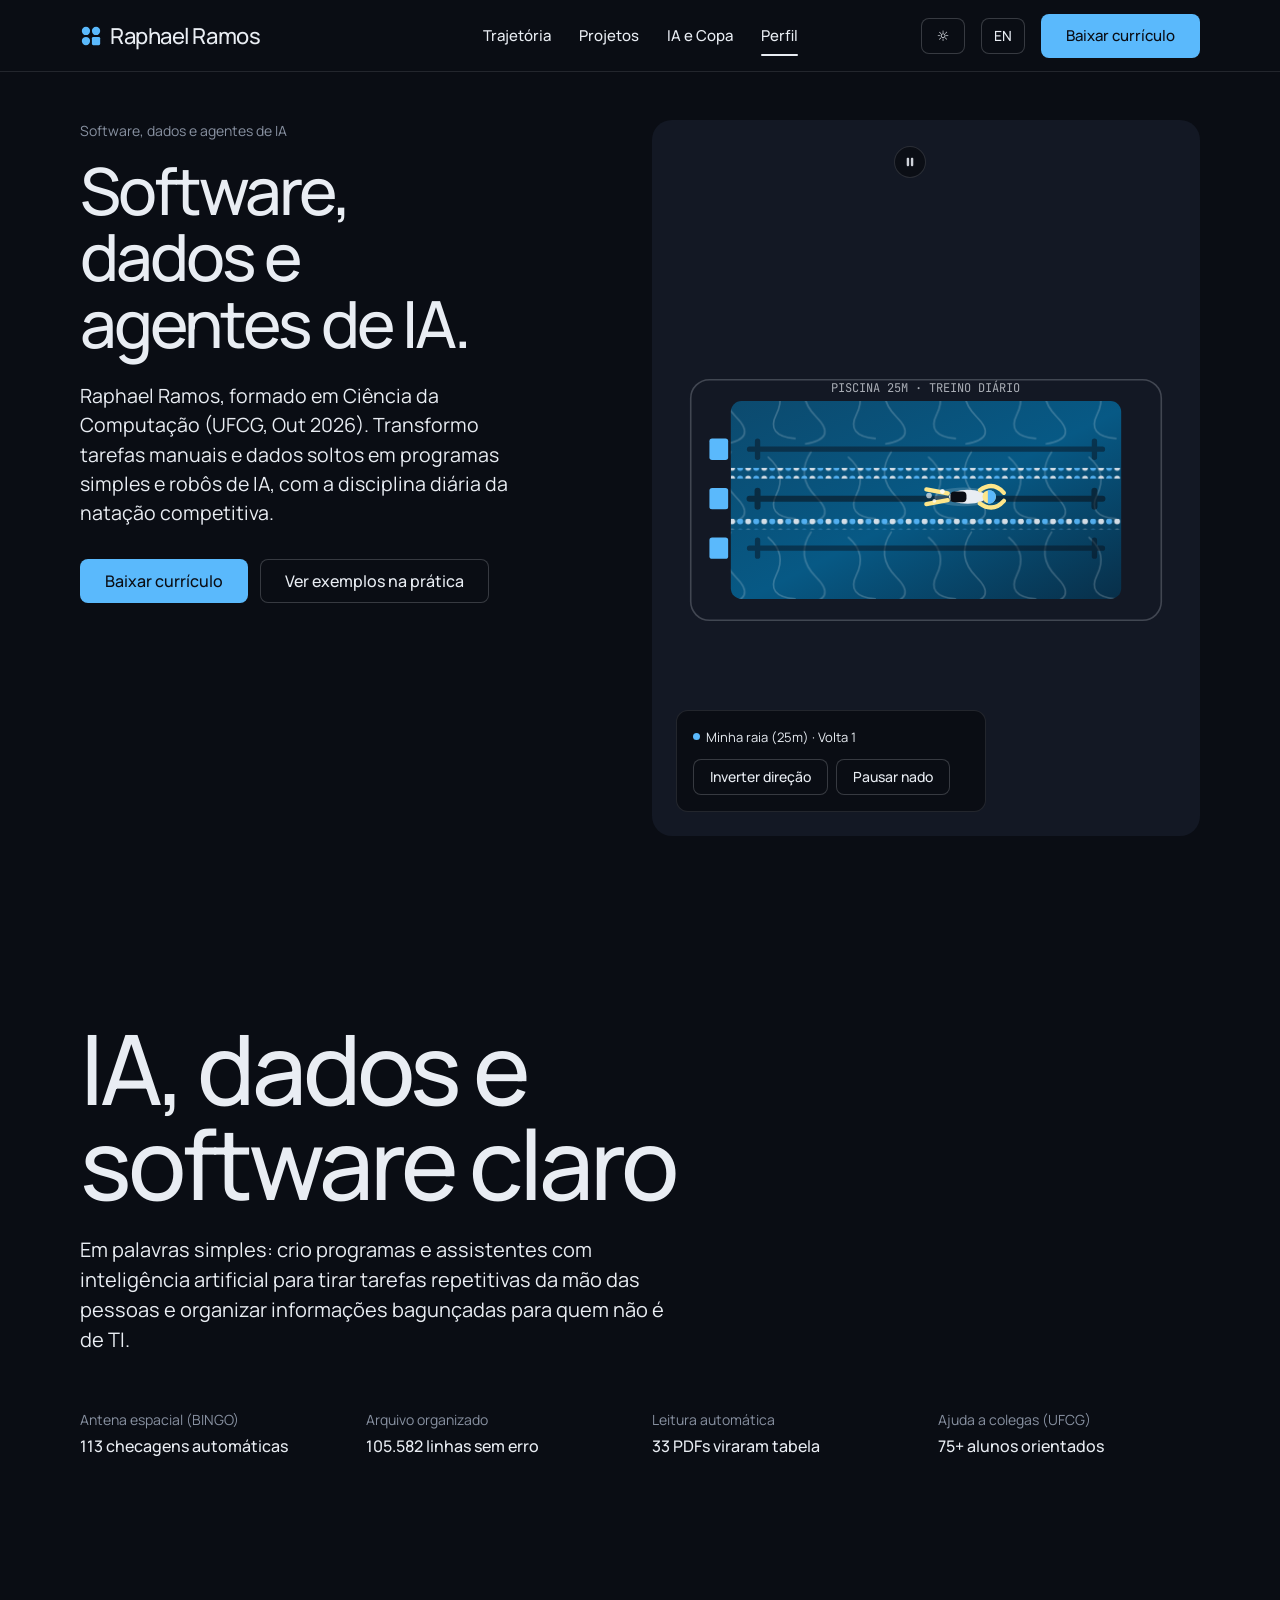
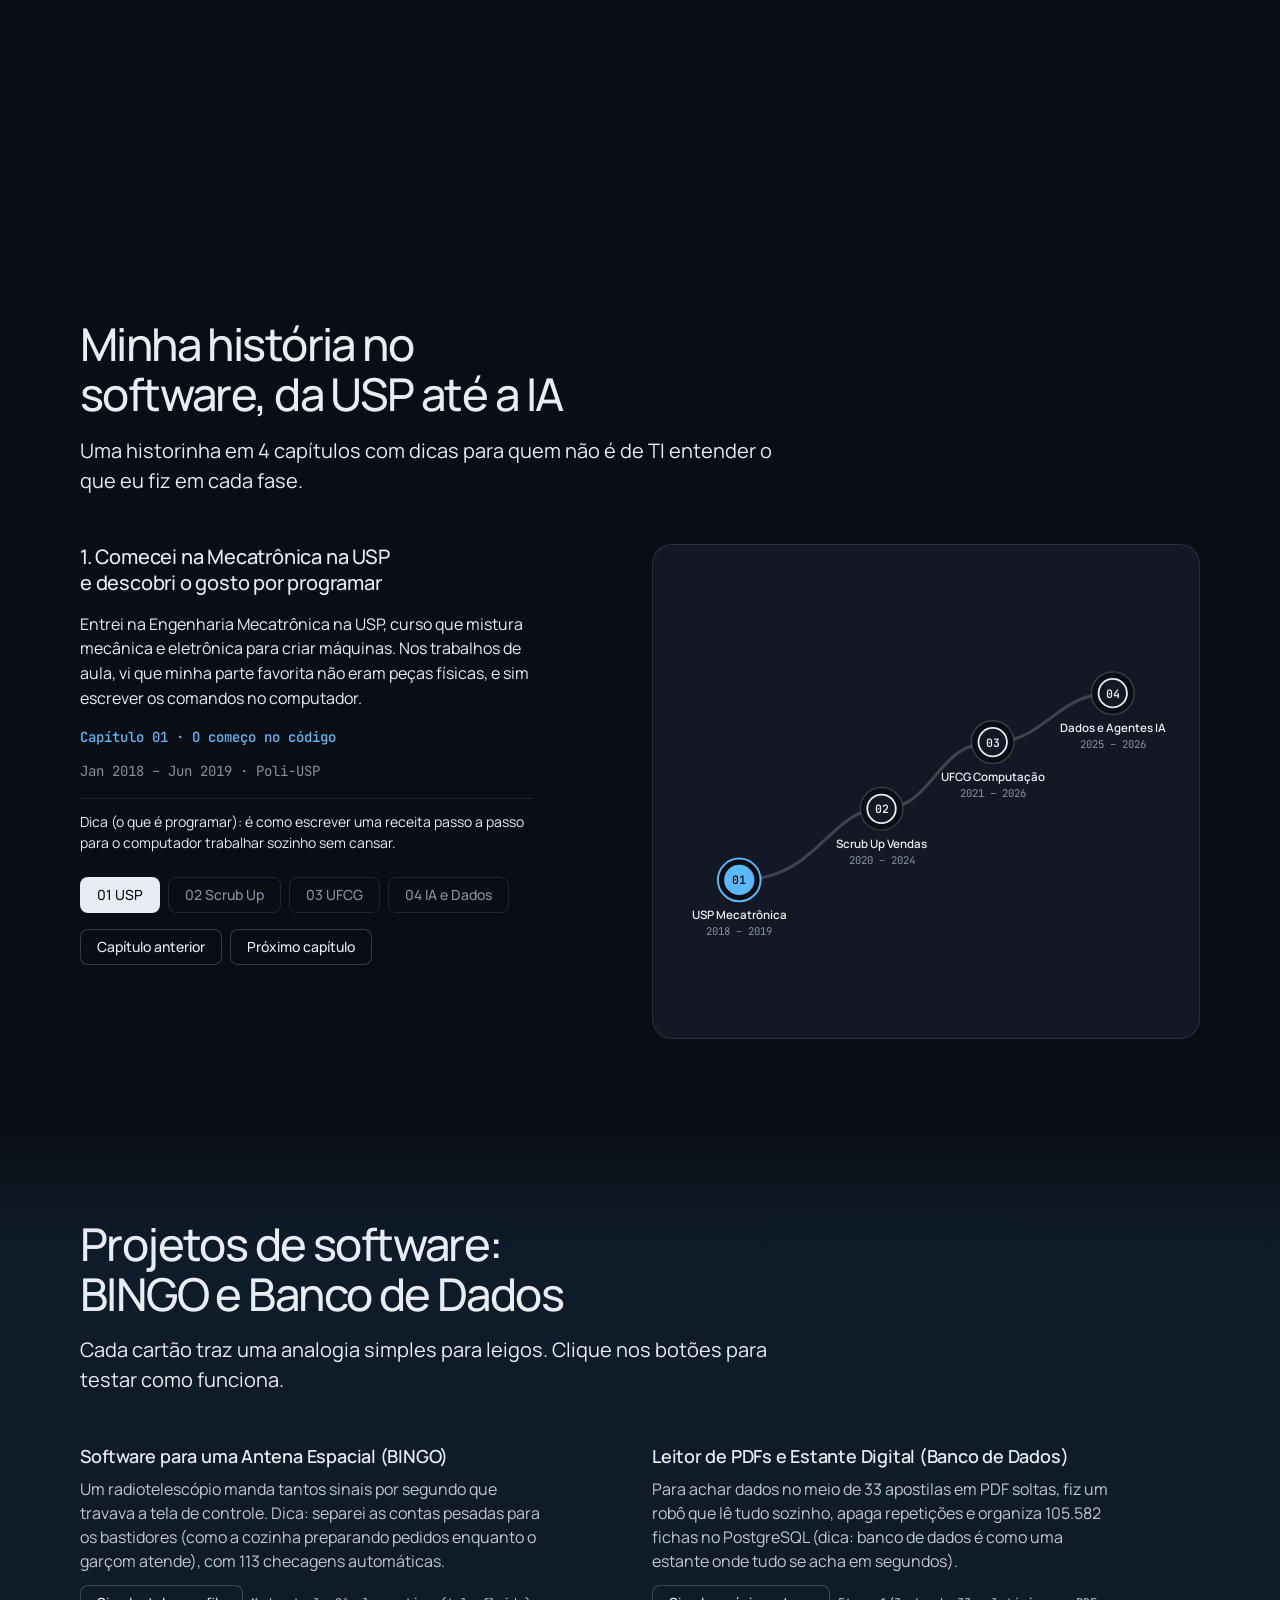
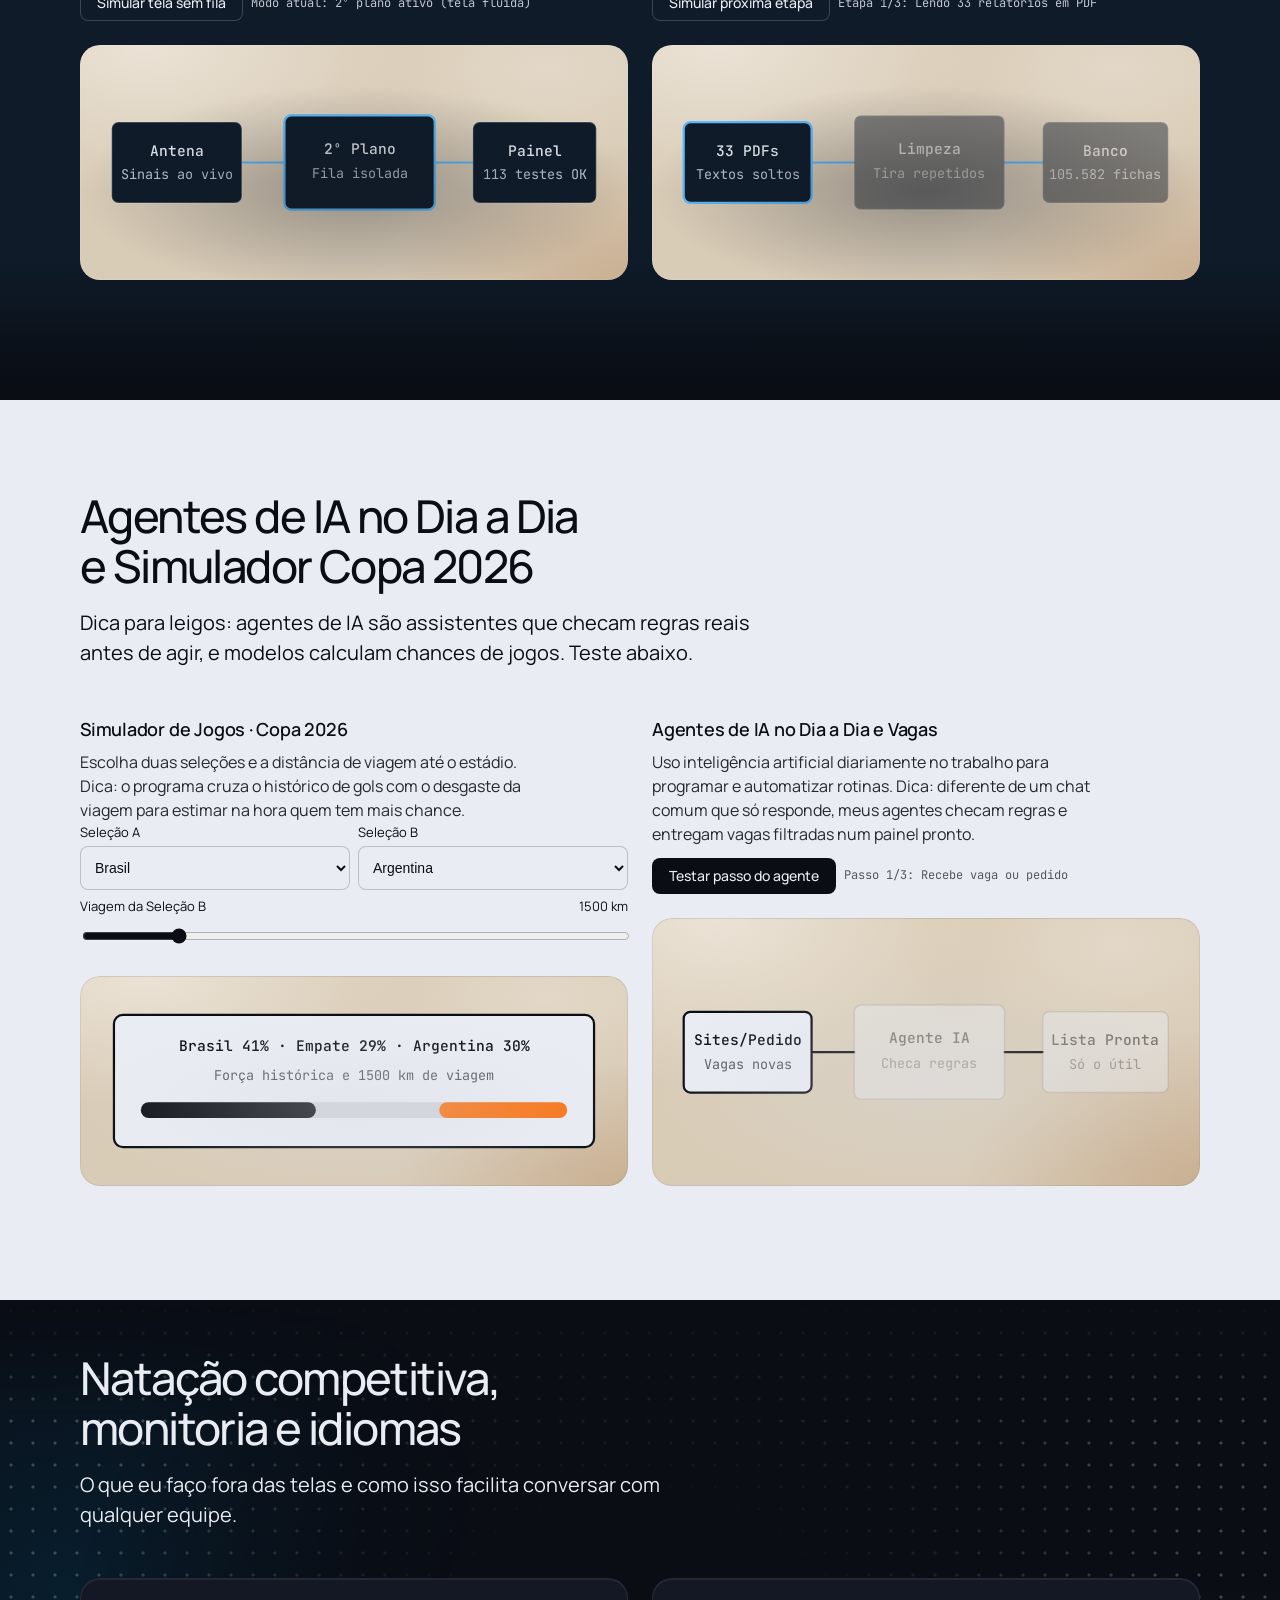
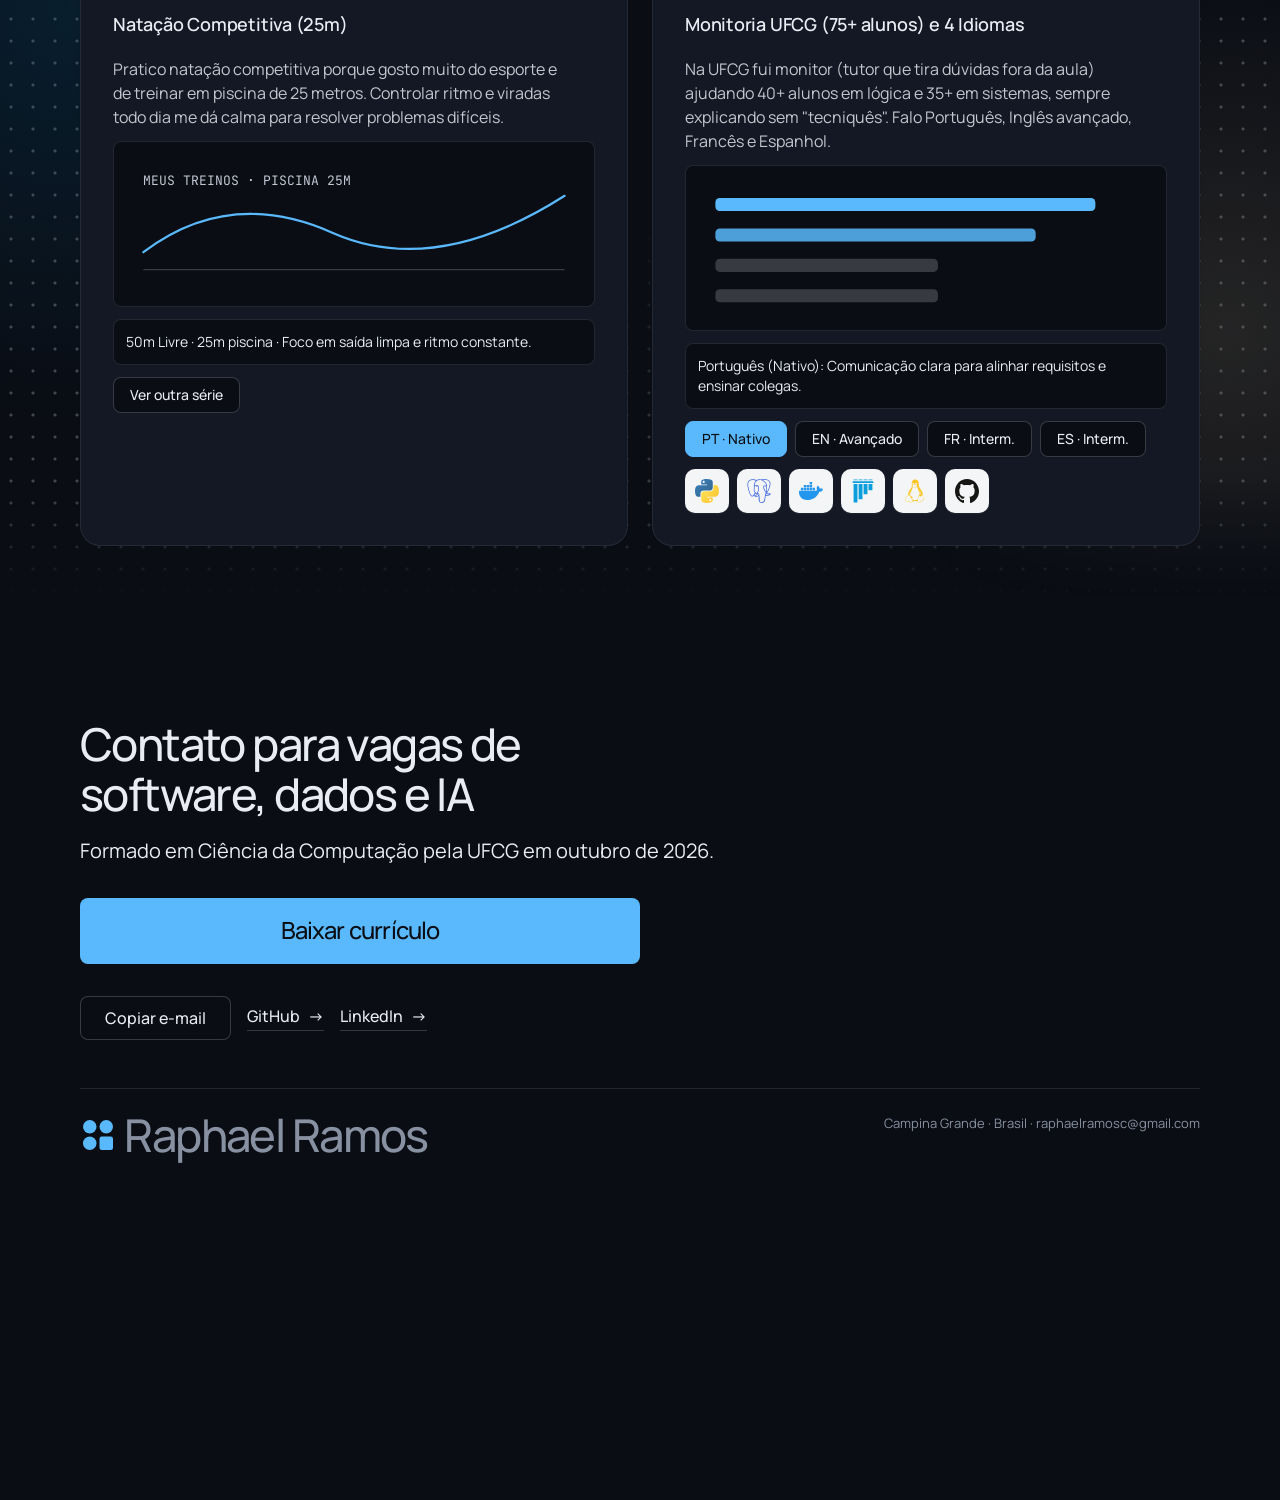
==== commit 792dce26: "Rewrite portfolio copy and journey as a plain-language story with layman tips" ====
--- a/index.html
+++ b/index.html
@@ -26,7 +26,7 @@
   <link rel="stylesheet" href="assets/layout/layout.css">
   <link rel="stylesheet" href="assets/icons/icon.css">
   <link rel="stylesheet" href="assets/ui/base.css">
-  <link rel="stylesheet" href="page.css?v=9">
+  <link rel="stylesheet" href="page.css?v=10">
   <style>
   :root {
     --p-bg: #0a0d14; --p-surface: #131824; --p-ink: #e9edf3; --p-muted: #8891a1;
@@ -109,10 +109,10 @@
               <span data-i18n="hero.cat">Software, dados e agentes de IA</span>
             </div>
             <h1 data-i18n="hero.title">Software, dados e agentes de IA.</h1>
-            <p class="hero__lead" data-i18n="hero.lead">Raphael Ramos, formado em Ciência da Computação (UFCG, Out 2026). Uso IA no dia a dia para criar sistemas em Python e bancos de dados com a disciplina da natação competitiva.</p>
+            <p class="hero__lead" data-i18n="hero.lead">Raphael Ramos, formado em Ciência da Computação (UFCG, Out 2026). Transformo tarefas manuais e dados soltos em programas simples e robôs de IA, com a disciplina diária da natação competitiva.</p>
             <div class="btn-row">
               <a class="btn btn--primary js-cv-link" href="assets/Curriculo_Raphael_Ramos_PT.pdf" download data-i18n="hero.cta">Baixar currículo</a>
-              <a class="btn btn--secondary" href="#projetos" data-i18n="hero.alt">Testar projetos interativos</a>
+              <a class="btn btn--secondary" href="#projetos" data-i18n="hero.alt">Ver exemplos na prática</a>
             </div>
           </div>
 
@@ -198,13 +198,13 @@
     <!-- Dealt Moment 1: letters-assemble -->
     <section class="section statement" data-moment="letters-assemble" data-moment-opts='{"spread": 0.45}'>
       <div class="wrap">
-        <h2 class="mo-la__type">IA, dados e software claro</h2>
-        <p class="mo-la__sub" data-i18n="stmt.sub">Uso inteligência artificial no meu dia a dia e foco hoje em construir agentes de IA úteis e sistemas que qualquer pessoa consegue operar.</p>
+        <h2 class="mo-la__type" data-i18n="stmt.title">IA, dados e software claro</h2>
+        <p class="mo-la__sub" data-i18n="stmt.sub">Em palavras simples: crio programas e assistentes com inteligência artificial para tirar tarefas repetitivas da mão das pessoas e organizar informações bagunçadas para quem não é de TI.</p>
         <dl class="hero__facts mo-la__facts">
-          <div><dt>Software BINGO</dt><dd>113 testes automáticos</dd></div>
-          <div><dt>Banco de Dados</dt><dd>105.582 registros limpos</dd></div>
-          <div><dt>Leitura de PDFs</dt><dd>33 relatórios extraídos</dd></div>
-          <div><dt>Monitoria UFCG</dt><dd>75+ alunos ajudados</dd></div>
+          <div><dt data-i18n="fact.f1_lbl">Antena espacial (BINGO)</dt><dd data-i18n="fact.f1_val">113 checagens automáticas</dd></div>
+          <div><dt data-i18n="fact.f2_lbl">Arquivo organizado</dt><dd data-i18n="fact.f2_val">105.582 linhas sem erro</dd></div>
+          <div><dt data-i18n="fact.f3_lbl">Leitura automática</dt><dd data-i18n="fact.f3_val">33 PDFs viraram tabela</dd></div>
+          <div><dt data-i18n="fact.f4_lbl">Ajuda a colegas (UFCG)</dt><dd data-i18n="fact.f4_val">75+ alunos orientados</dd></div>
         </dl>
       </div>
     </section>
@@ -213,19 +213,19 @@
     <section class="section" id="jornada">
       <div class="wrap">
         <div class="section-head">
-          <h2 data-i18n="journey.title">Trajetória de software na USP, Scrub Up e UFCG</h2>
-          <p class="section-sub" data-i18n="journey.sub">Clique nos círculos do mapa ou nos botões para acompanhar cada fase.</p>
+          <h2 data-i18n="journey.title">Minha história no software, da USP até a IA</h2>
+          <p class="section-sub" data-i18n="journey.sub">Uma historinha em 4 capítulos com dicas para quem não é de TI entender o que eu fiz em cada fase.</p>
         </div>
 
         <div class="grid">
           <div class="span-5 story-detail">
-            <h3 id="storyDetailTitle">Engenharia Mecatrônica na USP (2018–2019)</h3>
-            <p class="story-detail-body" id="storyDetailBody">Cursei o ciclo básico de Engenharia Mecatrônica na USP. Foi programando nos projetos da faculdade que percebi que construir software era o que mais fazia sentido, o que motivou minha mudança para a computação.</p>
+            <h3 id="storyDetailTitle">1. Comecei na Mecatrônica na USP e descobri o gosto por programar</h3>
+            <p class="story-detail-body" id="storyDetailBody">Entrei na Engenharia Mecatrônica na USP, curso que mistura mecânica e eletrônica para criar máquinas. Nos trabalhos de aula, vi que minha parte favorita não eram peças físicas, e sim escrever os comandos no computador.</p>
             <div class="story-detail-meta">
-              <span class="story-tag" id="storyDetailTag">Capítulo 01 · Início na Poli-USP</span>
-              <span class="story-period" id="storyDetailPeriod">Jan 2018 – Jun 2019 · USP</span>
-            </div>
-            <p class="story-takeaway" id="storyDetailTakeaway">Base forte em lógica matemática e transição consciente para computação.</p>
+              <span class="story-tag" id="storyDetailTag">Capítulo 01 · O começo no código</span>
+              <span class="story-period" id="storyDetailPeriod">Jan 2018 – Jun 2019 · Poli-USP</span>
+            </div>
+            <p class="story-takeaway" id="storyDetailTakeaway">Dica (o que é programar): é como escrever uma receita passo a passo para o computador trabalhar sozinho sem cansar.</p>
             <div class="tabs story-tabs" role="tablist" aria-label="Capítulos da trajetória">
               <button type="button" class="tab story-tab" role="tab" data-step="0" aria-selected="true">01 USP</button>
               <button type="button" class="tab story-tab" role="tab" data-step="1" aria-selected="false">02 Scrub Up</button>
@@ -255,7 +255,7 @@
                 <circle class="node-halo" cx="230" cy="200" r="24"/>
                 <circle class="node-core" cx="230" cy="200" r="16"/>
                 <text class="node-num" x="230" y="205" text-anchor="middle">02</text>
-                <text class="node-label" x="230" y="244" text-anchor="middle">Scrub Up</text>
+                <text class="node-label" x="230" y="244" text-anchor="middle">Scrub Up Vendas</text>
                 <text class="node-years" x="230" y="262" text-anchor="middle">2020 – 2024</text>
               </g>
 
@@ -271,7 +271,7 @@
                 <circle class="node-halo" cx="490" cy="70" r="24"/>
                 <circle class="node-core" cx="490" cy="70" r="16"/>
                 <text class="node-num" x="490" y="75" text-anchor="middle">04</text>
-                <text class="node-label" x="490" y="114" text-anchor="middle">Dados e IA</text>
+                <text class="node-label" x="490" y="114" text-anchor="middle">Dados e Agentes IA</text>
                 <text class="node-years" x="490" y="132" text-anchor="middle">2025 – 2026</text>
               </g>
             </svg>
@@ -285,13 +285,13 @@
       <div class="wrap">
         <div class="section-head">
           <h2 data-i18n="proj.title">Projetos de software: BINGO e Banco de Dados</h2>
-          <p class="section-sub" data-i18n="proj.sub">Clique nos botões de cada projeto para testar como ele funciona por dentro.</p>
+          <p class="section-sub" data-i18n="proj.sub">Cada cartão traz uma analogia simples para leigos. Clique nos botões para testar como funciona.</p>
         </div>
 
         <div class="grid">
           <article class="card card--open span-6">
-            <h3 data-i18n="proj.c1_title">Software para o Radiotelescópio BINGO</h3>
-            <p data-i18n="proj.c1_desc">O radiotelescópio gera sinais ao vivo que antes travavam a tela de controle. Passei as contas para segundo plano e criei 113 testes automáticos para tudo responder na hora.</p>
+            <h3 data-i18n="proj.c1_title">Software para uma Antena Espacial (BINGO)</h3>
+            <p data-i18n="proj.c1_desc">Um radiotelescópio manda tantos sinais por segundo que travava a tela de controle. Dica: separei as contas pesadas para os bastidores (como a cozinha preparando pedidos enquanto o garçom atende), com 113 checagens automáticas.</p>
             <div class="card-controls">
               <button type="button" class="btn btn--sm btn--secondary" id="btnBingoToggle" data-mode="async">Simular tela sem fila</button>
               <span class="card-readout" id="bingoReadout">Modo atual: 2º plano ativo (tela fluida)</span>
@@ -316,8 +316,8 @@
           </article>
 
           <article class="card card--open span-6">
-            <h3 data-i18n="proj.c2_title">Leitor de Relatórios PDF e Banco de Dados</h3>
-            <p data-i18n="proj.c2_desc">Desenvolvi um programa que lê 33 relatórios extensos em PDF, remove linhas repetidas e organiza 105.582 registros limpos no banco PostgreSQL para buscas rápidas.</p>
+            <h3 data-i18n="proj.c2_title">Leitor de PDFs e Estante Digital (Banco de Dados)</h3>
+            <p data-i18n="proj.c2_desc">Para achar dados no meio de 33 apostilas em PDF soltas, fiz um robô que lê tudo sozinho, apaga repetições e organiza 105.582 fichas no PostgreSQL (dica: banco de dados é como uma estante onde tudo se acha em segundos).</p>
             <div class="card-controls">
               <button type="button" class="btn btn--sm btn--secondary" id="btnEtlStep">Simular próxima etapa</button>
               <span class="card-readout" id="etlReadout">Etapa 1/3: Lendo 33 PDFs brutos</span>
@@ -328,17 +328,17 @@
                 <g class="schema-node" id="etlStep0">
                   <rect class="schema-box schema-box--accent" x="14" y="49" width="114" height="72" rx="6"/>
                   <text class="schema-label" x="71" y="79" text-anchor="middle">33 PDFs</text>
-                  <text class="schema-sub" x="71" y="100" text-anchor="middle">Arquivos brutos</text>
+                  <text class="schema-sub" x="71" y="100" text-anchor="middle">Textos soltos</text>
                 </g>
                 <g class="schema-node is-dim" id="etlStep1">
                   <rect class="schema-box" x="166" y="43" width="134" height="84" rx="6"/>
                   <text class="schema-label" x="233" y="77" text-anchor="middle">Limpeza</text>
-                  <text class="schema-sub" x="233" y="99" text-anchor="middle">Sem duplicatas</text>
+                  <text class="schema-sub" x="233" y="99" text-anchor="middle">Tira repetidos</text>
                 </g>
                 <g class="schema-node is-dim" id="etlStep2">
                   <rect class="schema-box" x="334" y="49" width="112" height="72" rx="6"/>
-                  <text class="schema-label" x="390" y="79" text-anchor="middle">PostgreSQL</text>
-                  <text class="schema-sub" x="390" y="100" text-anchor="middle">105.582 linhas</text>
+                  <text class="schema-label" x="390" y="79" text-anchor="middle">Banco</text>
+                  <text class="schema-sub" x="390" y="100" text-anchor="middle">105.582 fichas</text>
                 </g>
               </svg>
             </div>
@@ -351,14 +351,14 @@
     <section class="section ground-inverse" id="sistemas" data-moment="iris-opens" data-moment-opts='{"from": "surface"}'>
       <div class="wrap">
         <div class="section-head">
-          <h2 data-i18n="ext.title">Agentes de IA, Vagas e Simulador Copa 2026</h2>
-          <p class="section-sub" data-i18n="ext.sub">Teste abaixo as probabilidades de jogos da Copa e veja como estruturo agentes de IA no dia a dia.</p>
+          <h2 data-i18n="ext.title">Agentes de IA no Dia a Dia e Simulador Copa 2026</h2>
+          <p class="section-sub" data-i18n="ext.sub">Dica para leigos: agentes de IA são assistentes que checam regras reais antes de agir, e modelos calculam chances de jogos. Teste abaixo.</p>
         </div>
 
         <div class="grid">
           <article class="card card--open span-6">
             <h3 data-i18n="ext.c1_title">Simulador de Jogos · Copa 2026</h3>
-            <p data-i18n="ext.c1_desc">Escolha duas seleções e a distância de viagem entre estádios para calcular na hora as chances de vitória ou empate.</p>
+            <p data-i18n="ext.c1_desc">Escolha duas seleções e a distância de viagem até o estádio. Dica: o programa cruza o histórico de gols com o desgaste da viagem para estimar na hora quem tem mais chance.</p>
             <div class="copa-mini">
               <div class="copa-mini__selects">
                 <label class="field-lbl">Seleção A
@@ -397,7 +397,7 @@
 
           <article class="card card--open span-6">
             <h3 data-i18n="ext.c2_title">Agentes de IA no Dia a Dia e Vagas</h3>
-            <p data-i18n="ext.c2_desc">Uso inteligência artificial diariamente no trabalho e foco na criação de agentes com regras claras — como meu robô que coleta e filtra vagas automaticamente.</p>
+            <p data-i18n="ext.c2_desc">Uso inteligência artificial diariamente no trabalho para programar e automatizar rotinas. Dica: diferente de um chat comum que só responde, meus agentes checam regras e entregam vagas filtradas num painel pronto.</p>
             <div class="card-controls">
               <button type="button" class="btn btn--sm btn--secondary" id="btnAiStep">Testar passo do agente</button>
               <span class="card-readout" id="aiReadout">Passo 1/3: Recebe vaga ou pedido</span>
@@ -407,8 +407,8 @@
                 <path class="schema-wire" d="M128 85 H166 M300 85 H334"/>
                 <g class="schema-node" id="aiStep0">
                   <rect class="schema-box schema-box--accent" x="14" y="49" width="114" height="72" rx="6"/>
-                  <text class="schema-label" x="71" y="79" text-anchor="middle">Pedido</text>
-                  <text class="schema-sub" x="71" y="100" text-anchor="middle">Vagas / Dados</text>
+                  <text class="schema-label" x="71" y="79" text-anchor="middle">Sites/Pedido</text>
+                  <text class="schema-sub" x="71" y="100" text-anchor="middle">Vagas novas</text>
                 </g>
                 <g class="schema-node is-dim" id="aiStep1">
                   <rect class="schema-box" x="166" y="43" width="134" height="84" rx="6"/>
@@ -417,8 +417,8 @@
                 </g>
                 <g class="schema-node is-dim" id="aiStep2">
                   <rect class="schema-box" x="334" y="49" width="112" height="72" rx="6"/>
-                  <text class="schema-label" x="390" y="79" text-anchor="middle">Painel</text>
-                  <text class="schema-sub" x="390" y="100" text-anchor="middle">Ação segura</text>
+                  <text class="schema-label" x="390" y="79" text-anchor="middle">Lista Pronta</text>
+                  <text class="schema-sub" x="390" y="100" text-anchor="middle">Só o útil</text>
                 </g>
               </svg>
             </div>
@@ -432,13 +432,13 @@
       <div class="wrap">
         <div class="section-head">
           <h2 data-i18n="pers.title">Natação competitiva, monitoria e idiomas</h2>
-          <p class="section-sub" data-i18n="pers.sub">O que eu faço fora do código e como isso molda minha rotina.</p>
+          <p class="section-sub" data-i18n="pers.sub">O que eu faço fora das telas e como isso facilita conversar com qualquer equipe.</p>
         </div>
 
         <div class="grid">
           <article class="card personal-card span-6 m-nolift">
             <h3 data-i18n="pers.swim_title">Natação Competitiva (25m)</h3>
-            <p data-i18n="pers.swim_desc">Pratico natação competitiva e gosto muito de treinar em piscina semiolímpica de 25m. A disciplina diária de controle de ritmo e viradas é a mesma que levo para projetos.</p>
+            <p data-i18n="pers.swim_desc">Pratico natação competitiva porque gosto muito do esporte e de treinar em piscina de 25 metros. Controlar ritmo e viradas todo dia me dá calma para resolver problemas difíceis.</p>
             <div class="personal-chart">
               <svg class="schema-svg" viewBox="0 0 420 120" role="img" aria-label="Curva de ritmo nos treinos de natação de 25 metros">
                 <path class="schema-wire" d="M16 86 Q95 26 190 68 T404 34"/>
@@ -454,7 +454,7 @@
 
           <article class="card personal-card span-6 m-nolift">
             <h3 data-i18n="pers.lang_title">Monitoria UFCG (75+ alunos) e 4 Idiomas</h3>
-            <p data-i18n="pers.lang_desc">Na UFCG fui monitor ajudando 40+ alunos em algoritmos e 35+ em sistemas. Também falo Português, Inglês avançado, Francês e Espanhol.</p>
+            <p data-i18n="pers.lang_desc">Na UFCG fui monitor (tutor que tira dúvidas fora da aula) ajudando 40+ alunos em lógica e 35+ em sistemas, sempre explicando sem "tecniquês". Falo Português, Inglês avançado, Francês e Espanhol.</p>
             <div class="personal-chart">
               <svg class="schema-svg" viewBox="0 0 420 120" role="img" aria-label="Níveis de comunicação em Português, Inglês, Francês e Espanhol">
                 <rect x="16" y="14" width="350" height="12" rx="4" fill="var(--accent)"/>
@@ -470,13 +470,13 @@
               <button type="button" class="btn btn--sm btn--secondary stamp-btn" data-lang="fr" aria-pressed="false">FR · Interm.</button>
               <button type="button" class="btn btn--sm btn--secondary stamp-btn" data-lang="es" aria-pressed="false">ES · Interm.</button>
             </div>
-            <div class="tech-icons-row" aria-label="Principais tecnologias">
-              <span class="ic-tile" title="Python"><img src="assets/icons/python.svg" alt="Python" width="24" height="24" loading="lazy" decoding="async"></span>
-              <span class="ic-tile" title="PostgreSQL"><img src="assets/icons/postgresql.svg" alt="PostgreSQL" width="24" height="24" loading="lazy" decoding="async"></span>
-              <span class="ic-tile" title="Docker"><img src="assets/icons/docker.svg" alt="Docker" width="24" height="24" loading="lazy" decoding="async"></span>
-              <span class="ic-tile" title="pytest"><img src="assets/icons/pytest.svg" alt="pytest" width="24" height="24" loading="lazy" decoding="async"></span>
-              <span class="ic-tile" title="Linux"><img src="assets/icons/linux.svg" alt="Linux" width="24" height="24" loading="lazy" decoding="async"></span>
-              <span class="ic-tile" title="GitHub"><img src="assets/icons/github.svg" alt="GitHub" width="24" height="24" loading="lazy" decoding="async"></span>
+            <div class="tech-icons-row" aria-label="Ferramentas principais">
+              <span class="ic-tile" title="Python: linguagem usada nos robôs e programas"><img src="assets/icons/python.svg" alt="Python" width="24" height="24" loading="lazy" decoding="async"></span>
+              <span class="ic-tile" title="PostgreSQL: banco de dados organizado"><img src="assets/icons/postgresql.svg" alt="PostgreSQL" width="24" height="24" loading="lazy" decoding="async"></span>
+              <span class="ic-tile" title="Docker: caixinhas padronizadas para rodar sistemas"><img src="assets/icons/docker.svg" alt="Docker" width="24" height="24" loading="lazy" decoding="async"></span>
+              <span class="ic-tile" title="pytest: checagens automáticas para evitar erros"><img src="assets/icons/pytest.svg" alt="pytest" width="24" height="24" loading="lazy" decoding="async"></span>
+              <span class="ic-tile" title="Linux: sistema operacional de servidores"><img src="assets/icons/linux.svg" alt="Linux" width="24" height="24" loading="lazy" decoding="async"></span>
+              <span class="ic-tile" title="GitHub: onde o histórico de código fica salvo"><img src="assets/icons/github.svg" alt="GitHub" width="24" height="24" loading="lazy" decoding="async"></span>
             </div>
           </article>
         </div>
@@ -511,6 +511,6 @@
   <script type="module" src="assets/system.js"></script>
   <script type="module" src="assets/motion/motion.js"></script>
   <script type="module" src="assets/layout/layout.js"></script>
-  <script type="module" src="app.js?v=9"></script>
+  <script type="module" src="app.js?v=10"></script>
 </body>
 </html>
--- a/page.css
+++ b/page.css
@@ -237,7 +237,13 @@
 .story-tag { color: var(--accent); font-weight: 500; }
 .story-period { color: var(--muted); }
 .story-detail-body { font-size: var(--t-body); color: var(--ink); max-width: 54ch; }
-.story-takeaway { font-size: var(--t-small); color: var(--muted); }
+.story-takeaway {
+  font-size: var(--t-small);
+  color: var(--ink);
+  border-top: 1px solid var(--line);
+  padding-top: var(--s-3);
+  line-height: 1.5;
+}
 
 .story-tabs {
   margin-top: var(--s-2);
@@ -450,9 +456,9 @@
 }
 
 #projetos { --padt: 92px; }
-#projetos .panel { --p-h: 255px; }
+#projetos .panel { --p-h: 235px; }
 #sistemas { --padt: 92px; }
-#pessoal { --padt: 100px; }
+#pessoal { --padt: 88px; }
 #sistemas .btn--secondary {
   background: #0a0d14;
   color: #e9edf3;
@@ -471,13 +477,21 @@
 }
 @media (max-width: 639px) {
   #projetos .section-head,
-  #sistemas .section-head { margin-bottom: var(--s-3); }
+  #sistemas .section-head { margin-bottom: var(--s-2); }
+  #projetos .section-sub,
+  #sistemas .section-sub { font-size: 14px; line-height: 1.4; margin-top: 4px; }
   #projetos .grid,
-  #sistemas .grid { gap: var(--s-3); }
+  #sistemas .grid { gap: 10px; }
   #projetos .card--open,
-  #sistemas .card--open { gap: var(--s-2); }
-  #projetos .panel { --p-h: 132px; }
-  [data-moment="iris-opens"] .panel { min-height: 128px; --p-h: 128px; }
+  #sistemas .card--open { gap: 6px; }
+  #projetos .card--open h3,
+  #sistemas .card--open h3 { font-size: 17px; line-height: 1.25; }
+  #projetos .card--open p,
+  #sistemas .card--open p { font-size: 13.5px; line-height: 1.4; }
+  #projetos .card-controls,
+  #sistemas .card-controls { margin-top: 2px; gap: 6px; }
+  #projetos .panel { --p-h: 118px; }
+  [data-moment="iris-opens"] .panel { min-height: 118px; --p-h: 118px; }
   .schema-svg { padding: var(--s-2); }
 }
 
@@ -609,7 +623,7 @@
 .personal-chart svg {
   display: block;
   width: 100%;
-  height: 155px;
+  height: 140px;
   padding: 0;
 }
 
@@ -681,7 +695,7 @@
   #pessoal .personal-chart svg { height: 122px; }
   #pessoal .personal-quote { font-size: 12.5px; line-height: 1.38; padding: 8px 10px; }
   #pessoal .ic-tile { width: 34px; height: 34px; padding: 5px; }
-  #projetos, #sistemas { --padt: 64px; --padb: 40px; }
+  #projetos, #sistemas { --padt: 56px; --padb: 32px; }
   #pessoal { --padt: 56px; --padb: 32px; }
 }
 
